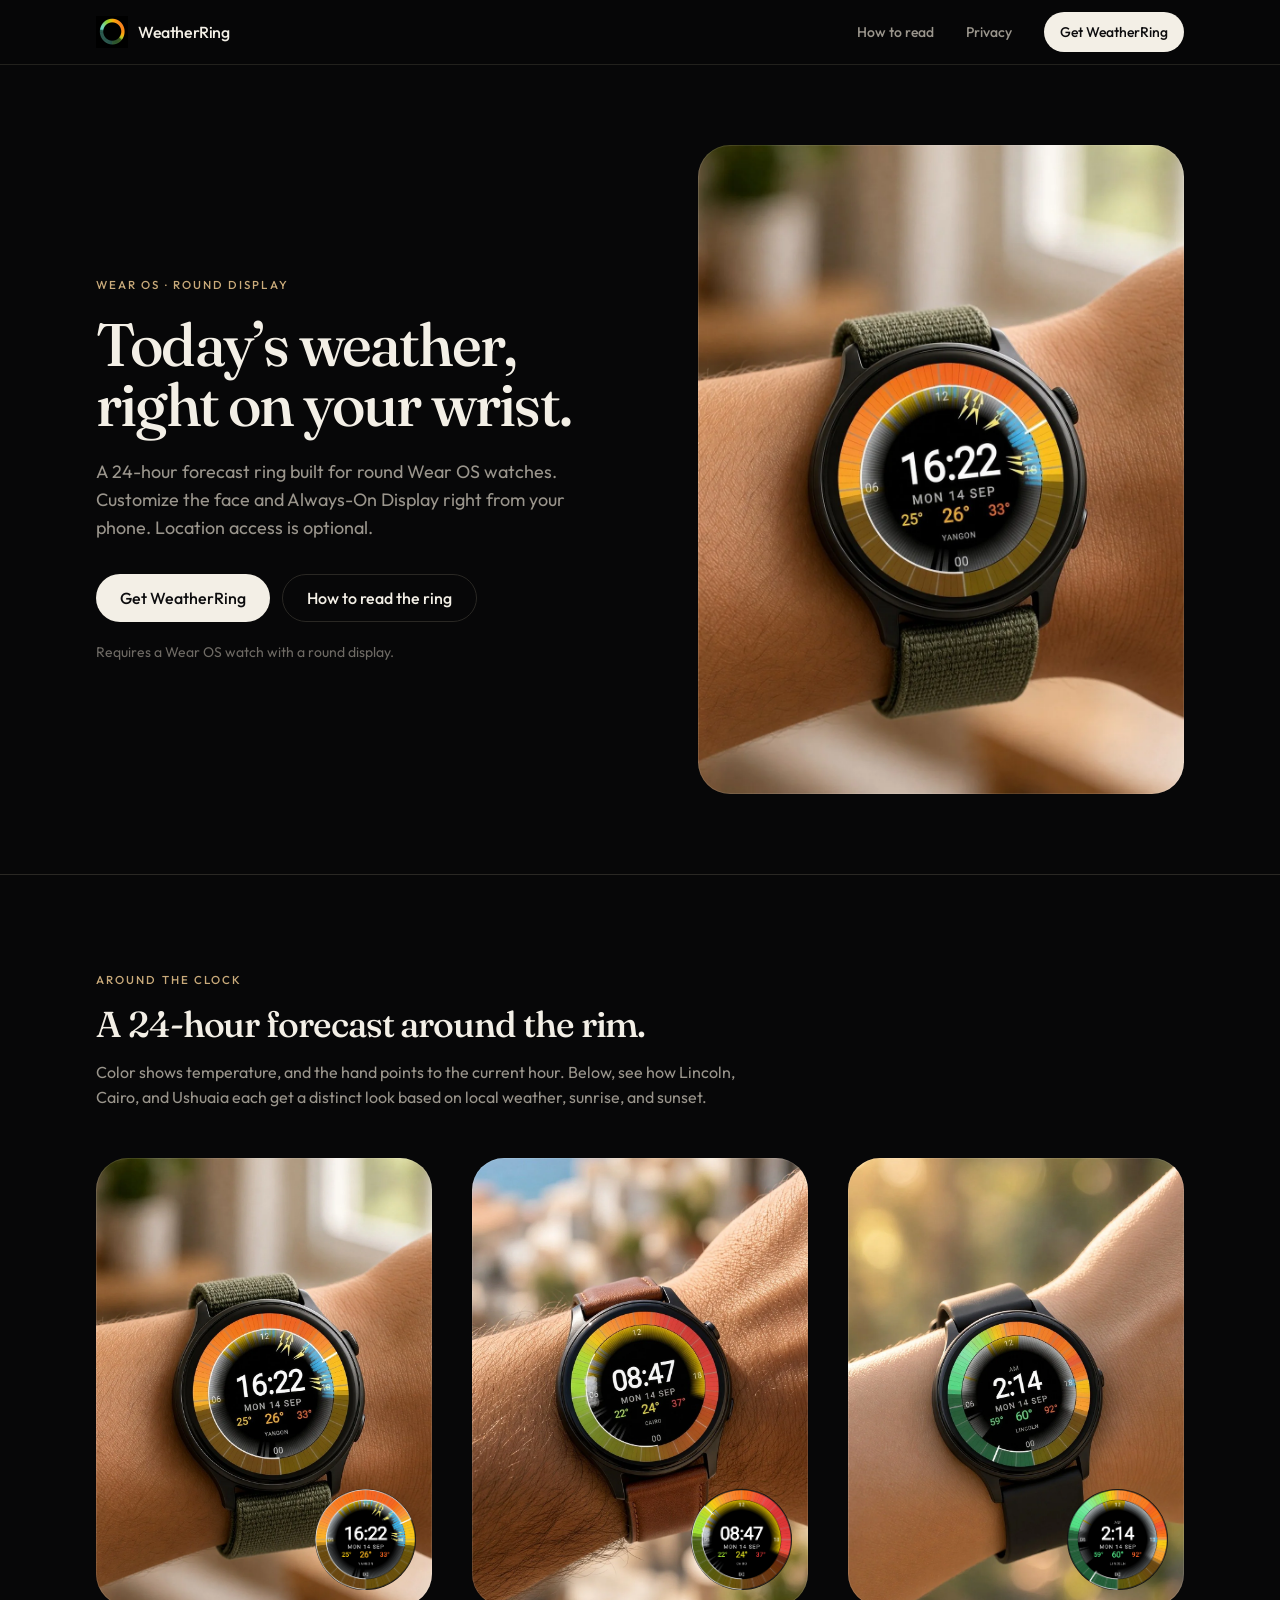
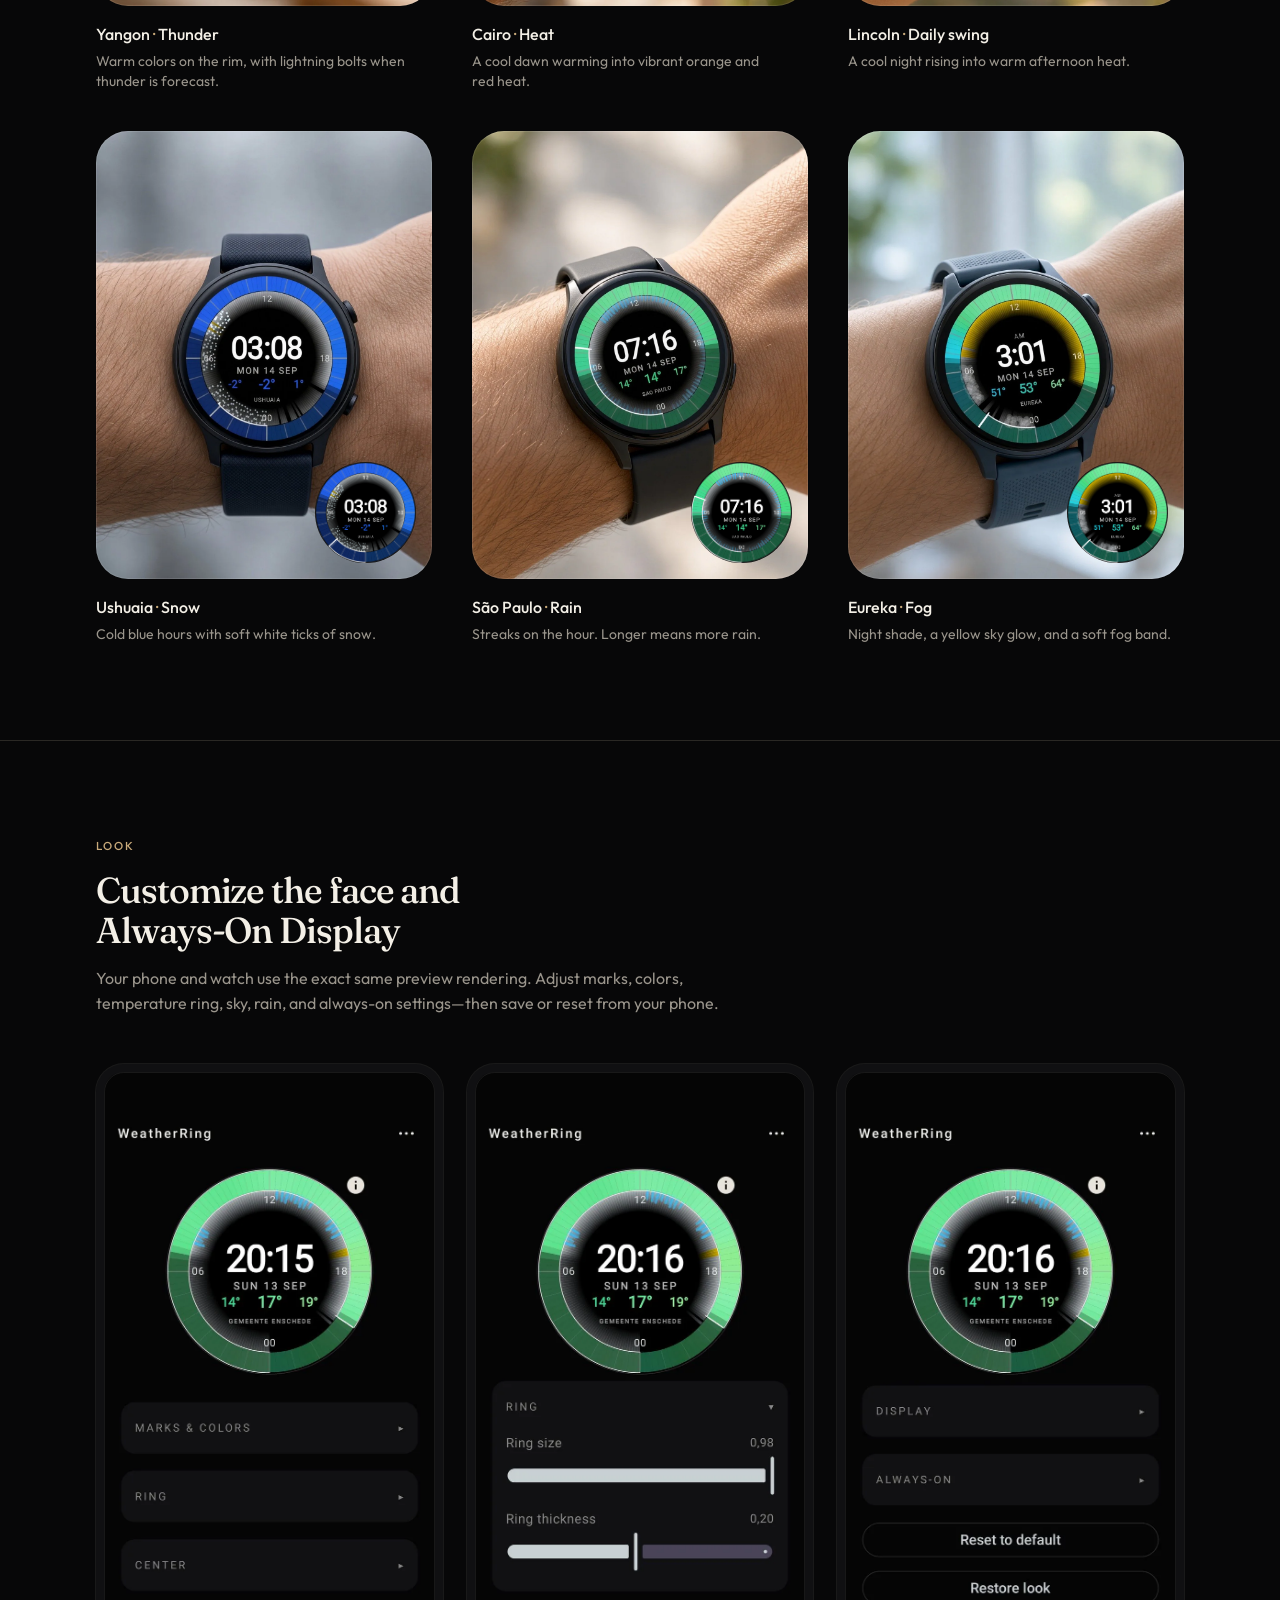
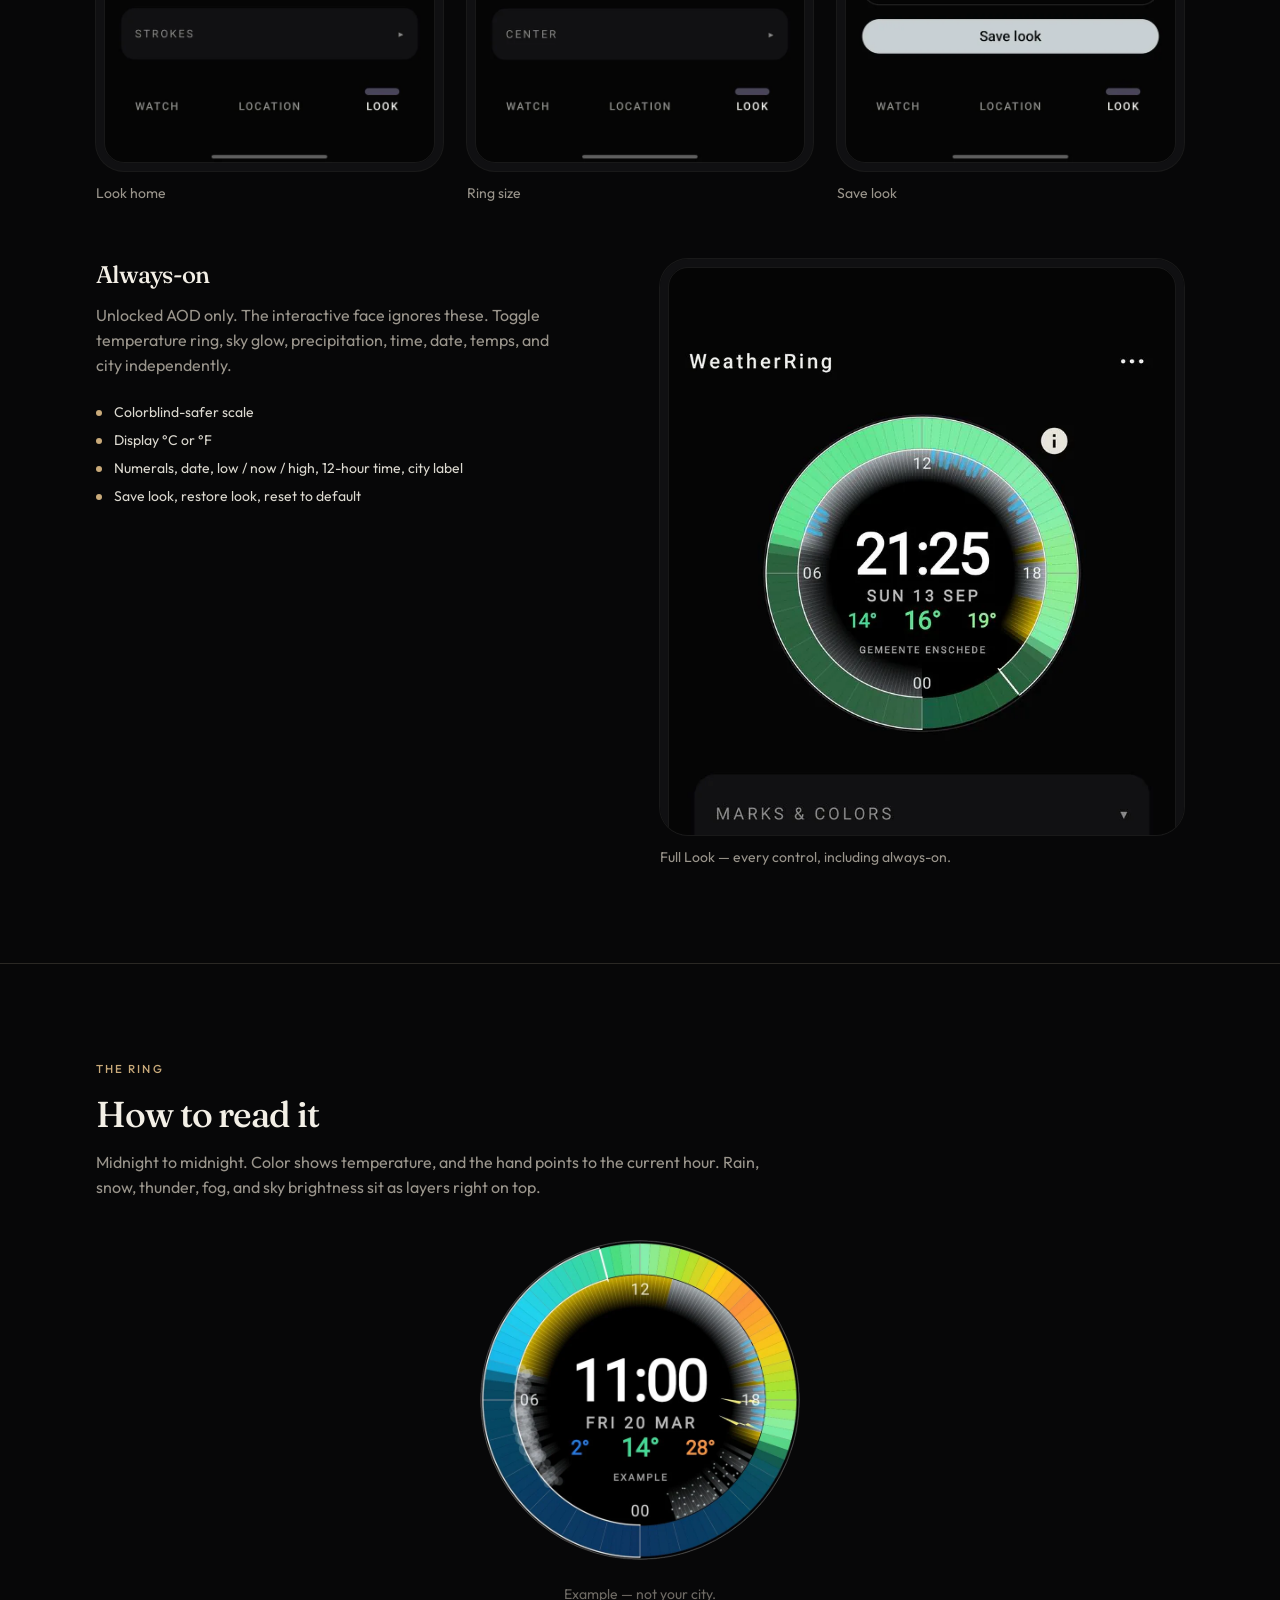
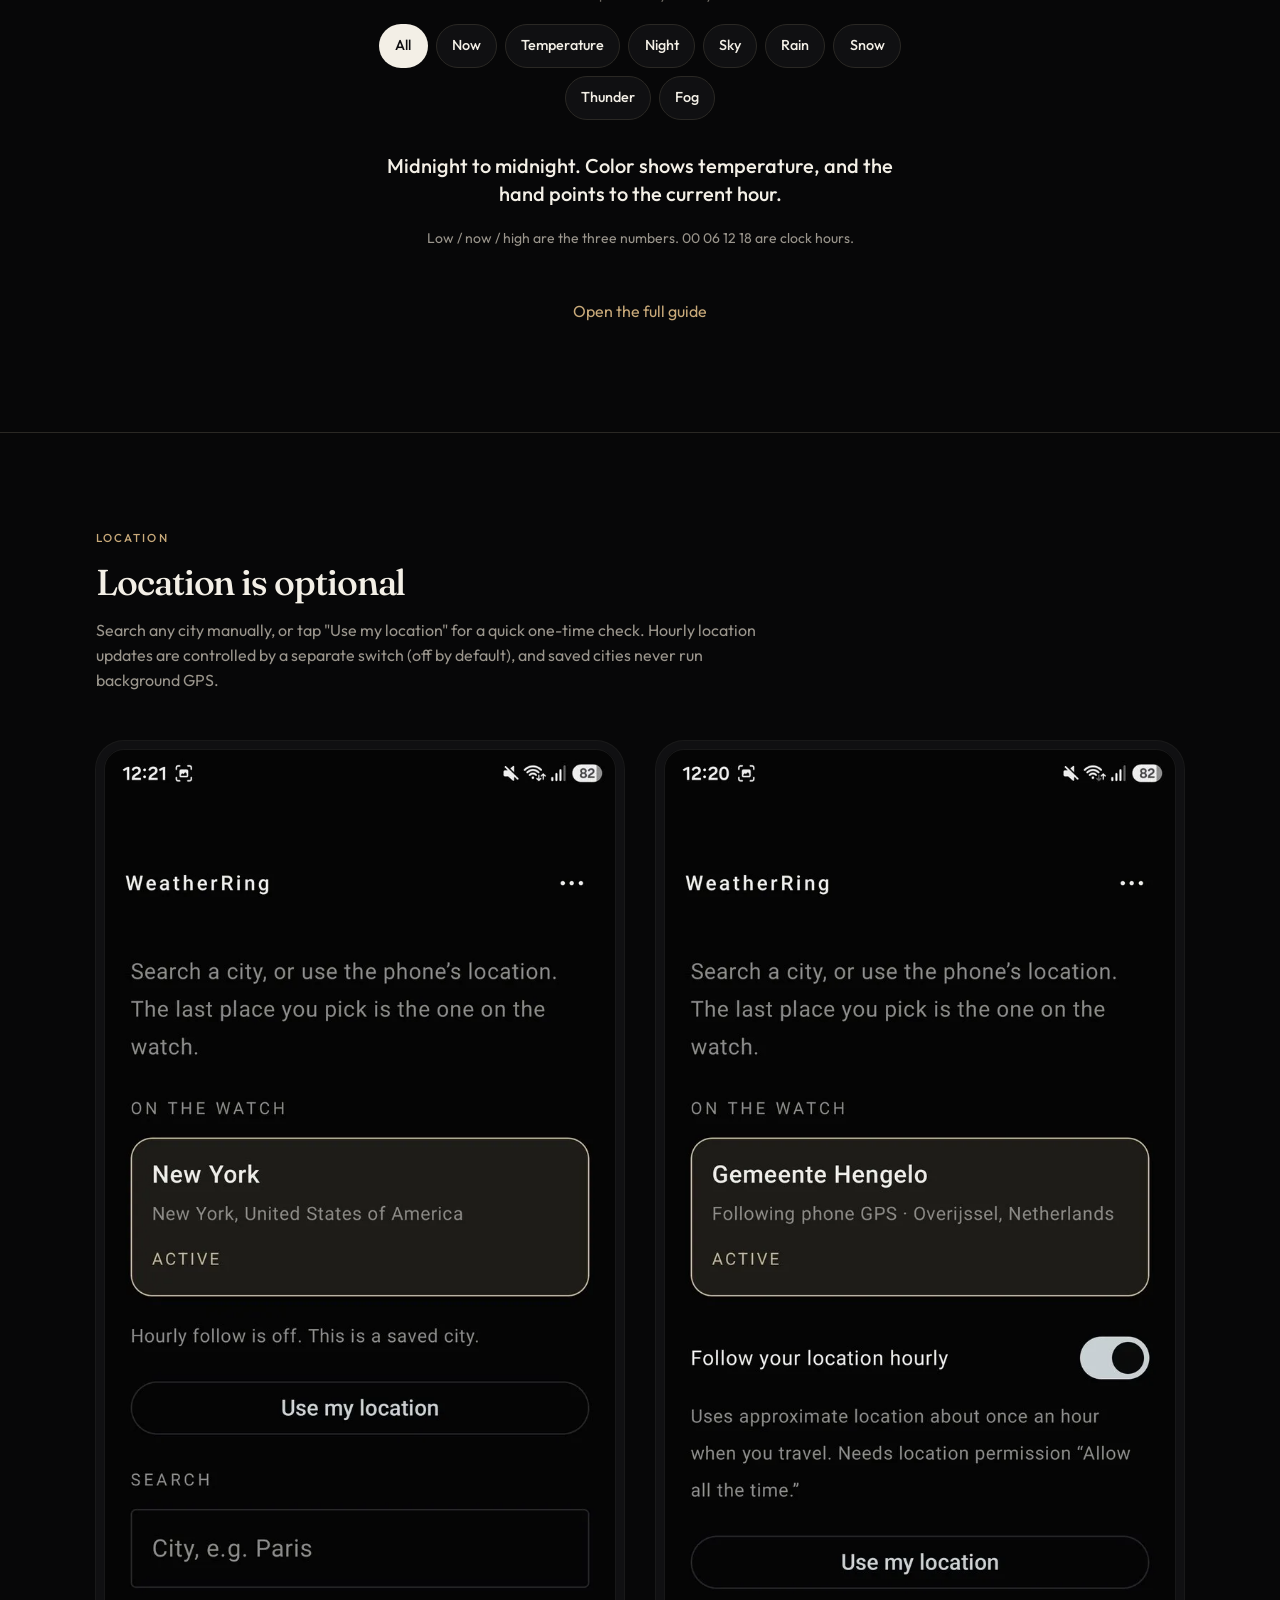
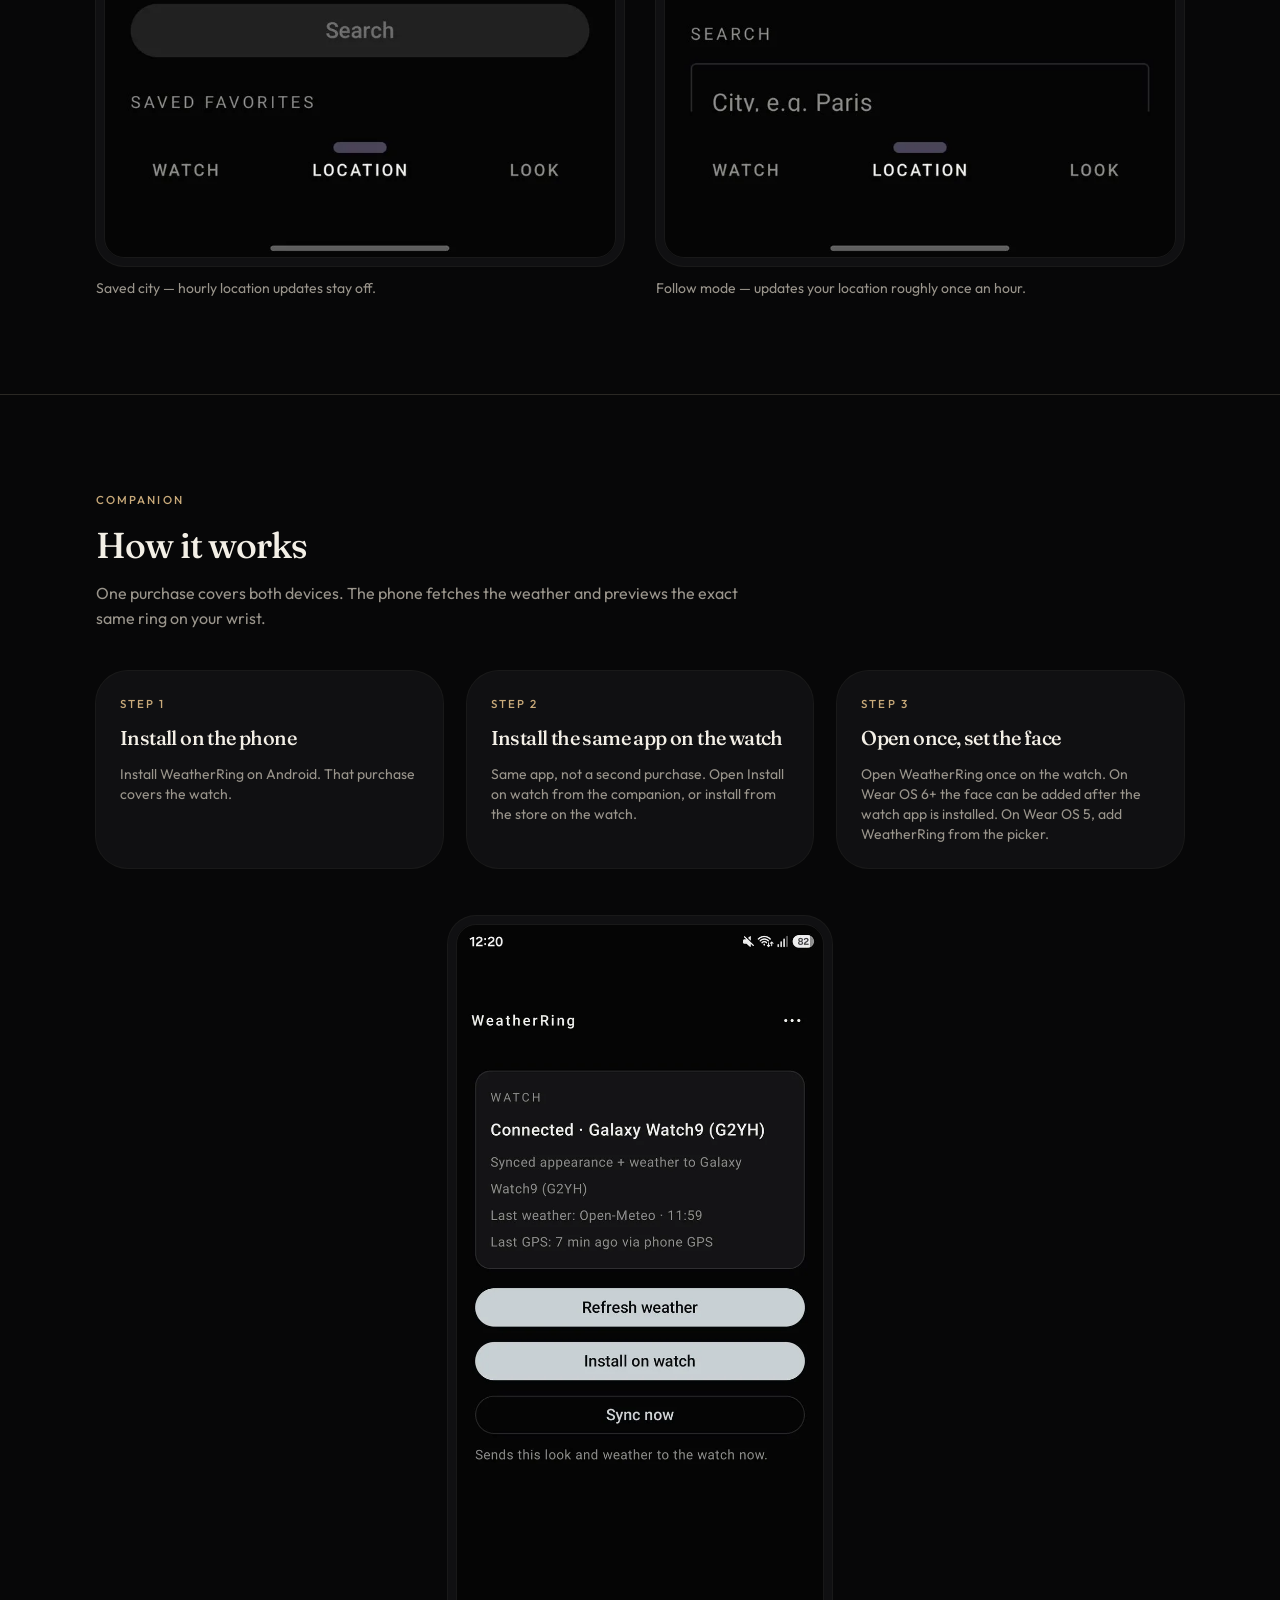
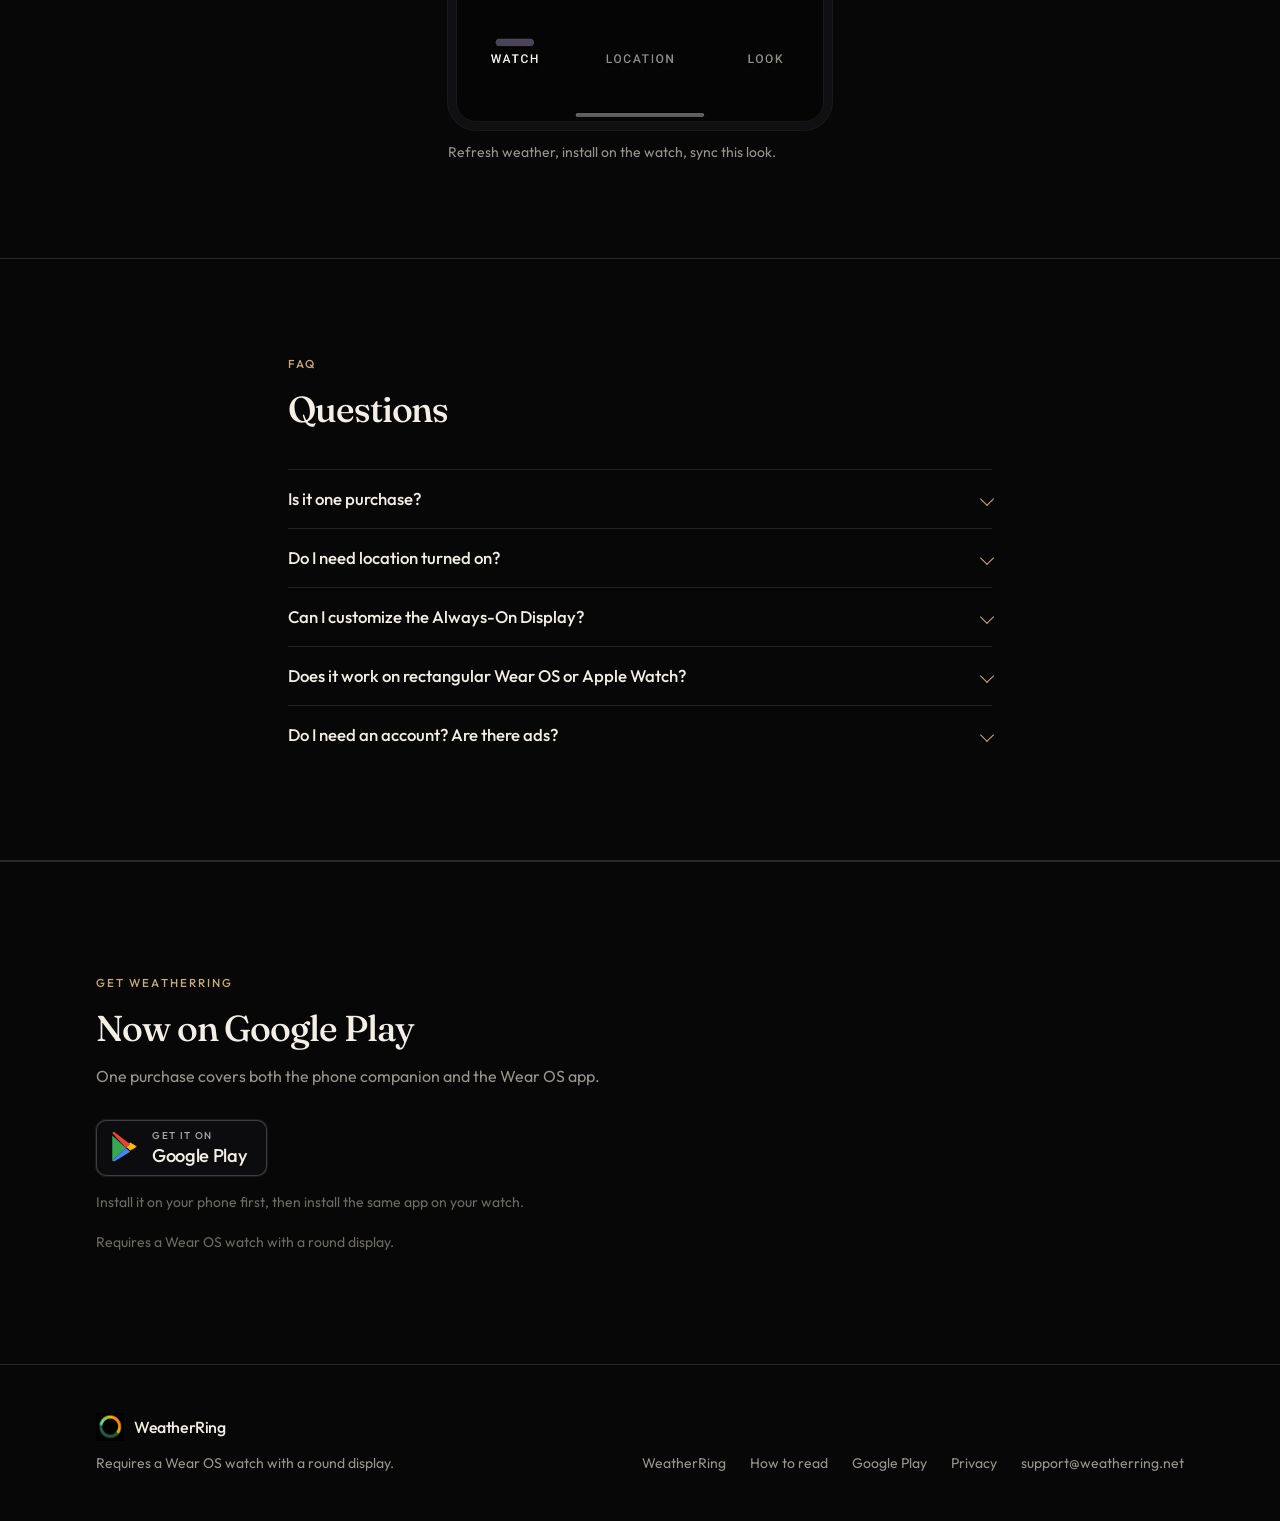
==== index.html @ 4f8bfa97 "Point Get WeatherRing buttons straight to Google Play" ====
<!DOCTYPE html>
<html lang="en" class="antialiased">
<head>
  <meta charset="utf-8">
  <meta name="viewport" content="width=device-width, initial-scale=1">
  <title>WeatherRing — 24-hour weather watch face for Wear OS</title>
  <meta name="description" content="A 24-hour forecast ring built for round Wear OS watches. Customize the face and Always-On Display right from your phone. Location access is optional.">
  <meta name="theme-color" content="#070708">
  <link rel="canonical" href="https://weatherring.net/">
  <link rel="alternate" type="text/plain" href="https://weatherring.net/llms.txt" title="llms.txt">
  <meta property="og:title" content="WeatherRing — 24-hour weather watch face for Wear OS">
  <meta property="og:description" content="A 24-hour forecast ring built for round Wear OS watches. Customize the face and Always-On Display right from your phone. Location access is optional.">
  <meta property="og:url" content="https://weatherring.net/">
  <meta property="og:image" content="https://weatherring.net/og.jpg">
  <meta property="og:type" content="website">
  <meta property="og:site_name" content="WeatherRing">
  <meta name="twitter:card" content="summary_large_image">
  <meta name="twitter:title" content="WeatherRing — 24-hour weather watch face for Wear OS">
  <meta name="twitter:description" content="A 24-hour forecast ring built for round Wear OS watches. Customize the face and Always-On Display right from your phone. Location access is optional.">
  <meta name="twitter:image" content="https://weatherring.net/og.jpg">
  <link rel="preconnect" href="https://fonts.googleapis.com">
  <link rel="preconnect" href="https://fonts.gstatic.com" crossorigin>
  <link rel="stylesheet" href="https://fonts.googleapis.com/css2?family=Fraunces:opsz,wght@9..144,400;9..144,500;9..144,600&family=Outfit:wght@300;400;500;600&display=swap">
  <link rel="stylesheet" href="css/site.css">
  <link rel="icon" type="image/svg+xml" href="favicon.svg">
  <link rel="icon" type="image/png" sizes="32x32" href="favicon-32.png">
  <link rel="apple-touch-icon" href="apple-touch-icon.png">
<script type="application/ld+json">{"@context": "https://schema.org", "@type": "WebSite", "name": "WeatherRing", "url": "https://weatherring.net"}</script>
<script type="application/ld+json">{"@context": "https://schema.org", "@type": "SoftwareApplication", "name": "WeatherRing", "applicationCategory": "LifestyleApplication", "operatingSystem": "Android, Wear OS", "description": "A 24-hour forecast ring built for round Wear OS watches. Customize the face and Always-On Display right from your phone. Location access is optional.", "url": "https://weatherring.net", "image": "https://weatherring.net/og.jpg", "screenshot": "https://weatherring.net/images/read-all.jpg", "downloadUrl": "https://play.google.com/store/apps/details?id=com.climatedayring.phone", "installUrl": "https://play.google.com/store/apps/details?id=com.climatedayring.phone", "offers": {"@type": "Offer", "availability": "https://schema.org/InStock", "url": "https://play.google.com/store/apps/details?id=com.climatedayring.phone", "price": "1.99", "priceCurrency": "EUR"}, "author": {"@type": "Organization", "name": "WeatherRing", "email": "support@weatherring.net", "url": "https://weatherring.net"}}</script>
<script type="application/ld+json">{"@context": "https://schema.org", "@type": "FAQPage", "mainEntity": [{"@type": "Question", "name": "Is it one purchase?", "acceptedAnswer": {"@type": "Answer", "text": "Yes. One purchase covers the phone companion and the Wear OS watch app. You still install twice: first on the phone, then the same app on the watch."}}, {"@type": "Question", "name": "Do I need location turned on?", "acceptedAnswer": {"@type": "Answer", "text": "No. You can search for any city manually. Tapping \"Use my location\" only checks your position once and won't turn on background tracking. Hourly location updates are disabled by default."}}, {"@type": "Question", "name": "Can I customize the Always-On Display?", "acceptedAnswer": {"@type": "Answer", "text": "Yes. In the Look tab, open the Always-On section. This lets you customize the dimmed face independently from the active watch face. Toggles: temperature ring, sky glow, rain, time, date, temps, city."}}, {"@type": "Question", "name": "Does it work on rectangular Wear OS or Apple Watch?", "acceptedAnswer": {"@type": "Answer", "text": "No. WeatherRing is for round Wear OS watches only. Not rectangular Wear OS. Not Apple Watch."}}, {"@type": "Question", "name": "Do I need an account? Are there ads?", "acceptedAnswer": {"@type": "Answer", "text": "No account. No ads. We do not sell data. Settings and the day’s forecast stay on the phone and watch."}}]}</script>
<script type="application/ld+json">{"@context": "https://schema.org", "@type": "HowTo", "name": "How to install WeatherRing", "step": [{"@type": "HowToStep", "position": 1, "name": "Install on the phone", "text": "Install WeatherRing on Android. That purchase covers the watch."}, {"@type": "HowToStep", "position": 2, "name": "Install the same app on the watch", "text": "Same app, not a second purchase."}, {"@type": "HowToStep", "position": 3, "name": "Open once, set the face", "text": "Open WeatherRing once on the watch. On Wear OS 6+ the face can be added after the watch app is installed. On Wear OS 5, add WeatherRing from the picker."}]}</script>
</head>
<body class="bg-bg text-fg">
  <a href="#content" class="sr-only focus:not-sr-only focus:absolute focus:left-4 focus:top-4 focus:z-50 focus:rounded-full focus:bg-cream focus:px-4 focus:py-2 focus:text-ink">Skip to content</a>
  <header class="sticky top-0 z-40 border-b border-border/80 bg-bg/80 backdrop-blur-md">
    <div class="mx-auto flex h-16 max-w-6xl items-center justify-between px-5 sm:px-8">
      <a href="/" class="flex items-center gap-2.5 no-underline">
        <img src="icon.png" alt="" width="32" height="32" class="size-8" aria-hidden="true">
        <span class="font-sans text-base font-medium tracking-tight text-fg">WeatherRing</span>
      </a>
      <nav class="hidden items-center gap-8 md:flex" aria-label="Primary">
        <a href="/how-to-read/" class="text-sm font-medium text-muted no-underline transition-colors duration-150 hover:text-fg">How to read</a>
        <a href="/privacy/" class="text-sm font-medium text-muted no-underline transition-colors duration-150 hover:text-fg">Privacy</a>
        <a href="https://play.google.com/store/apps/details?id=com.climatedayring.phone" class="inline-flex h-10 items-center rounded-full bg-cream px-4 text-sm font-medium text-ink no-underline transition-transform duration-150 ease-out active:scale-[0.96]">Get WeatherRing</a>
      </nav>
      <button type="button" class="relative size-11 md:hidden" data-nav-toggle aria-expanded="false" aria-controls="mobile-nav" aria-label="Open menu">
        <span class="absolute left-2.5 right-2.5 top-[18px] h-px bg-fg" data-bar="1"></span>
        <span class="absolute left-2.5 right-2.5 top-[26px] h-px bg-fg" data-bar="2"></span>
      </button>
    </div>
    <nav id="mobile-nav" class="hidden border-t border-border px-5 py-4 md:hidden" aria-label="Mobile">
      <div class="flex flex-col gap-1">
        <a href="/how-to-read/" class="flex min-h-11 items-center text-base text-fg no-underline">How to read</a>
        <a href="/privacy/" class="flex min-h-11 items-center text-base text-fg no-underline">Privacy</a>
        <a href="https://play.google.com/store/apps/details?id=com.climatedayring.phone" class="mt-2 inline-flex h-12 items-center justify-center rounded-full bg-cream font-medium text-ink no-underline">Get WeatherRing</a>
      </div>
    </nav>
  </header>

  <main id="content">
    <section class="border-b border-border">
      <div class="mx-auto grid max-w-6xl items-center gap-10 px-5 py-12 sm:px-8 lg:grid-cols-[1.05fr_0.95fr] lg:gap-16 lg:py-20">
        <div class="stagger-in order-2 lg:order-1">
          <p class="kicker">Wear OS · round display</p>
          <h1 class="mt-5 font-display text-4xl text-fg sm:text-5xl lg:text-6xl">Today’s weather, right on your wrist.</h1>
          <p class="mt-6 max-w-lg text-lg text-muted">A 24-hour forecast ring built for round Wear OS watches. Customize the face and Always-On Display right from your phone. Location access is optional.</p>
          <div class="mt-8 flex flex-col gap-3 sm:flex-row">
            <a href="https://play.google.com/store/apps/details?id=com.climatedayring.phone" class="inline-flex h-12 items-center justify-center rounded-full bg-cream px-6 font-medium text-ink no-underline transition-transform duration-150 ease-out active:scale-[0.96]">Get WeatherRing</a>
            <a href="/how-to-read/" class="inline-flex h-12 items-center justify-center rounded-full border border-border px-6 font-medium text-fg no-underline transition-transform duration-150 ease-out hover:border-border-strong active:scale-[0.96]">How to read the ring</a>
          </div>
          <p class="mt-5 text-sm text-subtle">Requires a Wear OS watch with a round display.</p>
        </div>
        <div class="order-1 lg:order-2">
          <picture>
            <source type="image/webp" srcset="images/wrist-yangon.webp">
            <img src="images/wrist-yangon.jpg" alt="WeatherRing on a wrist in Yangon, thunder on a hot afternoon" width="1080" height="1920" class="mx-auto aspect-[3/4] w-full max-w-md rounded-2xl object-cover object-[center_35%] outline outline-1 -outline-offset-1 outline-white/10 lg:max-w-none">
          </picture>
        </div>
      </div>
    </section>

    <section class="border-b border-border">
      <div class="mx-auto max-w-6xl px-5 py-16 sm:px-8 sm:py-24">
        <p class="kicker">Around the clock</p>
        <h2 class="mt-4 max-w-2xl font-display text-3xl text-fg sm:text-4xl">A 24-hour forecast around the rim.</h2>
        <p class="mt-4 max-w-2xl text-muted">Color shows temperature, and the hand points to the current hour. Below, see how Lincoln, Cairo, and Ushuaia each get a distinct look based on local weather, sunrise, and sunset.</p>
        <div class="mt-12 grid gap-10 sm:grid-cols-2 xl:grid-cols-3">
          <article>
            <div class="relative">
              <picture>
                <source type="image/webp" srcset="images/wrist-yangon.webp">
                <img src="images/wrist-yangon.jpg" alt="WeatherRing on a wrist in Yangon, thunder on a hot afternoon" width="1080" height="1920" class="aspect-[3/4] w-full rounded-2xl object-cover object-[center_32%] outline outline-1 -outline-offset-1 outline-white/10" loading="lazy" decoding="async">
              </picture>
              <picture class="absolute bottom-4 right-4 w-[30%] max-w-28">
                <source type="image/webp" srcset="images/face-yangon.webp">
                <img src="images/face-yangon.png" alt="WeatherRing in Yangon, lightning on the rim" width="438" height="438" class="face-disc w-full" loading="lazy" decoding="async">
              </picture>
            </div>
            <p class="mt-4 font-medium text-fg">Yangon<span class="text-gold"> · </span>Thunder</p>
            <p class="mt-1 text-sm text-muted">Warm colors on the rim, with lightning bolts when thunder is forecast.</p>
          </article>
          <article>
            <div class="relative">
              <picture>
                <source type="image/webp" srcset="images/wrist-cairo.webp">
                <img src="images/wrist-cairo.jpg" alt="WeatherRing on a wrist in Cairo, a hot morning on the ring" width="1080" height="1920" class="aspect-[3/4] w-full rounded-2xl object-cover object-[center_32%] outline outline-1 -outline-offset-1 outline-white/10" loading="lazy" decoding="async">
              </picture>
              <picture class="absolute bottom-4 right-4 w-[30%] max-w-28">
                <source type="image/webp" srcset="images/face-cairo.webp">
                <img src="images/face-cairo.png" alt="WeatherRing in Cairo, heat on the rim and leftover cloud" width="438" height="438" class="face-disc w-full" loading="lazy" decoding="async">
              </picture>
            </div>
            <p class="mt-4 font-medium text-fg">Cairo<span class="text-gold"> · </span>Heat</p>
            <p class="mt-1 text-sm text-muted">A cool dawn warming into vibrant orange and red heat.</p>
          </article>
          <article>
            <div class="relative">
              <picture>
                <source type="image/webp" srcset="images/wrist-lincoln.webp">
                <img src="images/wrist-lincoln.jpg" alt="WeatherRing on a wrist in Lincoln, a wide daily temperature swing in °F" width="1080" height="1920" class="aspect-[3/4] w-full rounded-2xl object-cover object-[center_32%] outline outline-1 -outline-offset-1 outline-white/10" loading="lazy" decoding="async">
              </picture>
              <picture class="absolute bottom-4 right-4 w-[30%] max-w-28">
                <source type="image/webp" srcset="images/face-lincoln.webp">
                <img src="images/face-lincoln.png" alt="WeatherRing in Lincoln, temperature scale from cool green to hot orange" width="438" height="438" class="face-disc w-full" loading="lazy" decoding="async">
              </picture>
            </div>
            <p class="mt-4 font-medium text-fg">Lincoln<span class="text-gold"> · </span>Daily swing</p>
            <p class="mt-1 text-sm text-muted">A cool night rising into warm afternoon heat.</p>
          </article>
          <article>
            <div class="relative">
              <picture>
                <source type="image/webp" srcset="images/wrist-ushuaia.webp">
                <img src="images/wrist-ushuaia.jpg" alt="WeatherRing on a wrist in Ushuaia, snow on a cold rim" width="1080" height="1920" class="aspect-[3/4] w-full rounded-2xl object-cover object-[center_32%] outline outline-1 -outline-offset-1 outline-white/10" loading="lazy" decoding="async">
              </picture>
              <picture class="absolute bottom-4 right-4 w-[30%] max-w-28">
                <source type="image/webp" srcset="images/face-ushuaia.webp">
                <img src="images/face-ushuaia.png" alt="WeatherRing in Ushuaia, snow on the rim" width="438" height="438" class="face-disc w-full" loading="lazy" decoding="async">
              </picture>
            </div>
            <p class="mt-4 font-medium text-fg">Ushuaia<span class="text-gold"> · </span>Snow</p>
            <p class="mt-1 text-sm text-muted">Cold blue hours with soft white ticks of snow.</p>
          </article>
          <article>
            <div class="relative">
              <picture>
                <source type="image/webp" srcset="images/wrist-saopaulo.webp">
                <img src="images/wrist-saopaulo.jpg" alt="WeatherRing on a wrist in São Paulo, rain on a green ring" width="1080" height="1920" class="aspect-[3/4] w-full rounded-2xl object-cover object-[center_32%] outline outline-1 -outline-offset-1 outline-white/10" loading="lazy" decoding="async">
              </picture>
              <picture class="absolute bottom-4 right-4 w-[30%] max-w-28">
                <source type="image/webp" srcset="images/face-saopaulo.webp">
                <img src="images/face-saopaulo.png" alt="WeatherRing in São Paulo, rain streaks on the rim" width="438" height="438" class="face-disc w-full" loading="lazy" decoding="async">
              </picture>
            </div>
            <p class="mt-4 font-medium text-fg">São Paulo<span class="text-gold"> · </span>Rain</p>
            <p class="mt-1 text-sm text-muted">Streaks on the hour. Longer means more rain.</p>
          </article>
          <article>
            <div class="relative">
              <picture>
                <source type="image/webp" srcset="images/wrist-eureka.webp">
                <img src="images/wrist-eureka.jpg" alt="WeatherRing on a wrist in Eureka, fog and night veil" width="1080" height="1920" class="aspect-[3/4] w-full rounded-2xl object-cover object-[center_32%] outline outline-1 -outline-offset-1 outline-white/10" loading="lazy" decoding="async">
              </picture>
              <picture class="absolute bottom-4 right-4 w-[30%] max-w-28">
                <source type="image/webp" srcset="images/face-eureka.webp">
                <img src="images/face-eureka.png" alt="WeatherRing in Eureka, night veil and fog on the rim" width="438" height="438" class="face-disc w-full" loading="lazy" decoding="async">
              </picture>
            </div>
            <p class="mt-4 font-medium text-fg">Eureka<span class="text-gold"> · </span>Fog</p>
            <p class="mt-1 text-sm text-muted">Night shade, a yellow sky glow, and a soft fog band.</p>
          </article>
        </div>
      </div>
    </section>

    <section class="border-b border-border">
      <div class="mx-auto max-w-6xl px-5 py-16 sm:px-8 sm:py-24">
        <p class="kicker">Look</p>
        <h2 class="mt-4 max-w-2xl font-display text-3xl text-fg sm:text-4xl">Customize the face and Always-On Display</h2>
        <p class="mt-4 max-w-2xl text-muted">Your phone and watch use the exact same preview rendering. Adjust marks, colors, temperature ring, sky, rain, and always-on settings—then save or reset from your phone.</p>
        <div class="mt-12 grid gap-6 md:grid-cols-3">
          <figure><div class="phone-frame"><picture><source type="image/webp" srcset="images/phone-look-home.webp"><img src="images/phone-look-home.jpg" alt="WeatherRing Look tab: Marks & colors, Ring, Center, Strokes" width="720" height="1505" loading="lazy" decoding="async"></picture></div><figcaption class="mt-3 text-sm text-muted">Look home</figcaption></figure>
          <figure><div class="phone-frame"><picture><source type="image/webp" srcset="images/phone-look-ring.webp"><img src="images/phone-look-ring.jpg" alt="WeatherRing Look tab: ring size and thickness sliders" width="720" height="1505" loading="lazy" decoding="async"></picture></div><figcaption class="mt-3 text-sm text-muted">Ring size</figcaption></figure>
          <figure><div class="phone-frame"><picture><source type="image/webp" srcset="images/phone-look-save.webp"><img src="images/phone-look-save.jpg" alt="WeatherRing Look tab: Display, Always-on, Save look" width="720" height="1505" loading="lazy" decoding="async"></picture></div><figcaption class="mt-3 text-sm text-muted">Save look</figcaption></figure>
        </div>
        <div class="mt-14 grid gap-10 lg:grid-cols-2">
          <div>
            <h3 class="font-display text-2xl text-fg">Always-on</h3>
            <p class="mt-3 text-muted">Unlocked AOD only. The interactive face ignores these. Toggle temperature ring, sky glow, precipitation, time, date, temps, and city independently.</p>
            <ul class="mt-6 space-y-2 text-sm text-fg/90">
              <li class="flex gap-3"><span class="mt-2 size-1.5 shrink-0 rounded-full bg-gold"></span>Colorblind-safer scale</li>
              <li class="flex gap-3"><span class="mt-2 size-1.5 shrink-0 rounded-full bg-gold"></span>Display °C or °F</li>
              <li class="flex gap-3"><span class="mt-2 size-1.5 shrink-0 rounded-full bg-gold"></span>Numerals, date, low / now / high, 12-hour time, city label</li>
              <li class="flex gap-3"><span class="mt-2 size-1.5 shrink-0 rounded-full bg-gold"></span>Save look, restore look, reset to default</li>
            </ul>
          </div>
          <figure>
            <div class="phone-frame max-h-[36rem] overflow-y-auto">
              <picture>
                <source type="image/webp" srcset="images/phone-look-full.webp">
                <img src="images/phone-look-full.jpg" alt="WeatherRing Look tab with the full list of controls, including Always-on toggles" width="720" height="8074" loading="lazy" decoding="async">
              </picture>
            </div>
            <figcaption class="mt-3 text-sm text-muted">Full Look — every control, including always-on.</figcaption>
          </figure>
        </div>
      </div>
    </section>

    <section class="border-b border-border">
      <div class="mx-auto max-w-6xl px-5 py-16 sm:px-8 sm:py-24">
        <p class="kicker">The ring</p>
        <h2 class="mt-4 max-w-2xl font-display text-3xl text-fg sm:text-4xl">How to read it</h2>
        <p class="mt-4 max-w-2xl text-muted">Midnight to midnight. Color shows temperature, and the hand points to the current hour. Rain, snow, thunder, fog, and sky brightness sit as layers right on top.</p>
        <div class="mt-10">
        <div class="mx-auto max-w-xl">
          <img data-layer-face src="images/read-all.jpg" alt="Example WeatherRing face with every layer on, 11:00 on Friday 20 March" width="720" height="720" class="face-disc mx-auto w-64 sm:w-72 lg:w-80">
          <p class="mt-6 text-center text-sm text-subtle">Example — not your city.</p>
          <div class="mt-5 flex flex-wrap justify-center gap-2" role="group" aria-label="Ring layers">
            <button type="button" class="layer-chip" data-layer="all" aria-pressed="true">All</button><button type="button" class="layer-chip" data-layer="now" aria-pressed="false">Now</button><button type="button" class="layer-chip" data-layer="temperature" aria-pressed="false">Temperature</button><button type="button" class="layer-chip" data-layer="night" aria-pressed="false">Night</button><button type="button" class="layer-chip" data-layer="sky" aria-pressed="false">Sky</button><button type="button" class="layer-chip" data-layer="rain" aria-pressed="false">Rain</button><button type="button" class="layer-chip" data-layer="snow" aria-pressed="false">Snow</button><button type="button" class="layer-chip" data-layer="thunder" aria-pressed="false">Thunder</button><button type="button" class="layer-chip" data-layer="fog" aria-pressed="false">Fog</button>
          </div>
          <div class="mt-8 text-center" aria-live="polite">
            <p class="mx-auto max-w-lg text-lg font-medium text-fg sm:text-xl" data-layer-caption>Midnight to midnight. Color shows temperature, and the hand points to the current hour.</p>
            <p class="mx-auto mt-5 max-w-lg text-sm text-muted">Low / now / high are the three numbers. 00 06 12 18 are clock hours.</p>
          </div>
        </div>
</div>
        <p class="mt-10 text-center"><a href="/how-to-read/" class="inline-flex h-12 items-center text-gold no-underline hover:text-gold-bright">Open the full guide</a></p>
      </div>
    </section>

    <section class="border-b border-border">
      <div class="mx-auto max-w-6xl px-5 py-16 sm:px-8 sm:py-24">
        <p class="kicker">Location</p>
        <h2 class="mt-4 max-w-2xl font-display text-3xl text-fg sm:text-4xl">Location is optional</h2>
        <p class="mt-4 max-w-2xl text-muted">Search any city manually, or tap "Use my location" for a quick one-time check. Hourly location updates are controlled by a separate switch (off by default), and saved cities never run background GPS.</p>
        <div class="mt-12 grid gap-8 md:grid-cols-2">
          <figure>
            <div class="phone-frame"><picture><source type="image/webp" srcset="images/phone-location-saved.webp"><img src="images/phone-location-saved.jpg" alt="WeatherRing Location tab with New York saved as a city and hourly follow off" width="720" height="1560" loading="lazy" decoding="async"></picture></div>
            <figcaption class="mt-3 text-sm text-muted">Saved city — hourly location updates stay off.</figcaption>
          </figure>
          <figure>
            <div class="phone-frame"><picture><source type="image/webp" srcset="images/phone-location-follow.webp"><img src="images/phone-location-follow.jpg" alt="WeatherRing Location tab following phone GPS with Follow your location hourly switch" width="720" height="1560" loading="lazy" decoding="async"></picture></div>
            <figcaption class="mt-3 text-sm text-muted">Follow mode — updates your location roughly once an hour.</figcaption>
          </figure>
        </div>
      </div>
    </section>

    <section class="border-b border-border">
      <div class="mx-auto max-w-6xl px-5 py-16 sm:px-8 sm:py-24">
        <p class="kicker">Companion</p>
        <h2 class="mt-4 max-w-2xl font-display text-3xl text-fg sm:text-4xl">How it works</h2>
        <p class="mt-4 max-w-2xl text-muted">One purchase covers both devices. The phone fetches the weather and previews the exact same ring on your wrist.</p>
        <ol class="mt-10 grid gap-6 md:grid-cols-3">
          <li class="rounded-2xl bg-bg-elevated p-6 shadow-[var(--shadow-border)]"><p class="kicker">Step 1</p><h3 class="mt-3 font-display text-xl text-fg">Install on the phone</h3><p class="mt-3 text-sm text-muted">Install WeatherRing on Android. That purchase covers the watch.</p></li>
          <li class="rounded-2xl bg-bg-elevated p-6 shadow-[var(--shadow-border)]"><p class="kicker">Step 2</p><h3 class="mt-3 font-display text-xl text-fg">Install the same app on the watch</h3><p class="mt-3 text-sm text-muted">Same app, not a second purchase. Open Install on watch from the companion, or install from the store on the watch.</p></li>
          <li class="rounded-2xl bg-bg-elevated p-6 shadow-[var(--shadow-border)]"><p class="kicker">Step 3</p><h3 class="mt-3 font-display text-xl text-fg">Open once, set the face</h3><p class="mt-3 text-sm text-muted">Open WeatherRing once on the watch. On Wear OS 6+ the face can be added after the watch app is installed. On Wear OS 5, add WeatherRing from the picker.</p></li>
        </ol>
        <figure class="mx-auto mt-12 max-w-sm">
          <div class="phone-frame"><picture><source type="image/webp" srcset="images/phone-watch.webp"><img src="images/phone-watch.jpg" alt="WeatherRing companion Watch tab: connected Galaxy Watch, refresh weather, install on watch, sync now" width="720" height="1560" loading="lazy" decoding="async"></picture></div>
          <figcaption class="mt-3 text-sm text-muted">Refresh weather, install on the watch, sync this look.</figcaption>
        </figure>
      </div>
    </section>

    <section class="border-b border-border">
      <div class="mx-auto max-w-3xl px-5 py-16 sm:px-8 sm:py-24">
        <p class="kicker">FAQ</p>
        <h2 class="mt-4 font-display text-3xl text-fg sm:text-4xl">Questions</h2>
        <div class="mt-10"><details class="faq-item"><summary>Is it one purchase?</summary><p class="pb-5 text-muted">Yes. One purchase covers the phone companion and the Wear OS watch app. You still install twice: first on the phone, then the same app on the watch.</p></details><details class="faq-item"><summary>Do I need location turned on?</summary><p class="pb-5 text-muted">No. You can search for any city manually. Tapping "Use my location" only checks your position once and won't turn on background tracking. Hourly location updates are disabled by default.</p></details><details class="faq-item"><summary>Can I customize the Always-On Display?</summary><p class="pb-5 text-muted">Yes. In the Look tab, open the Always-On section. This lets you customize the dimmed face independently from the active watch face. Toggles: temperature ring, sky glow, rain, time, date, temps, city.</p></details><details class="faq-item"><summary>Does it work on rectangular Wear OS or Apple Watch?</summary><p class="pb-5 text-muted">No. WeatherRing is for round Wear OS watches only. Not rectangular Wear OS. Not Apple Watch.</p></details><details class="faq-item"><summary>Do I need an account? Are there ads?</summary><p class="pb-5 text-muted">No account. No ads. We do not sell data. Settings and the day’s forecast stay on the phone and watch.</p></details></div>
      </div>
    </section>

    <section id="get" class="scroll-mt-24 border-t border-border">
      <div class="mx-auto max-w-6xl px-5 py-20 sm:px-8 sm:py-28">
        <p class="kicker">Get WeatherRing</p>
        <h2 class="mt-4 max-w-xl font-display text-3xl text-fg sm:text-4xl">Now on Google Play</h2>
        <p class="mt-4 max-w-xl text-muted">One purchase covers both the phone companion and the Wear OS app.</p>
        <div class="mt-8">
            <div>
              <a href="https://play.google.com/store/apps/details?id=com.climatedayring.phone" class="inline-flex no-underline" aria-label="Get WeatherRing on Google Play"><span class="play-badge">
              <svg viewBox="0 0 24 24" class="size-8 shrink-0" aria-hidden="true">
  <path fill="#34A853" d="M3.2 21.3 13.4 12 3.2 2.7v18.6z"/>
  <path fill="#4285F4" d="M16.7 14.9 13.4 12 3.2 21.3c.4.7 1.3.8 2.1.4z"/>
  <path fill="#FBBC04" d="M21.4 12c0-.9-.5-1.7-1.2-2.1l-3.5-2-3.3 3 3.3 3 3.5-1.9c.7-.4 1.2-1.2 1.2-2z"/>
  <path fill="#EA4335" d="M13.4 12 16.7 9.1 5.3.3C4.5-.1 3.6 0 3.2.7z"/>
</svg>
              <span class="flex min-w-0 flex-col items-start leading-tight">
                <span class="play-badge-kicker">Get it on</span>
                <span class="play-badge-title">Google Play</span>
              </span>
            </span></a>
              <p class="mt-4 max-w-md text-sm text-subtle">Install it on your phone first, then install the same app on your watch.</p>
            </div>
        </div>
        <p class="mt-5 text-sm text-subtle">Requires a Wear OS watch with a round display.</p>
      </div>
    </section>

  </main>
  <footer class="border-t border-border">
    <div class="mx-auto flex max-w-6xl flex-col gap-8 px-5 py-12 sm:px-8 md:flex-row md:items-end md:justify-between">
      <div>
        <div class="flex items-center gap-2.5">
          <img src="icon.png" alt="" width="32" height="32" class="size-7" aria-hidden="true">
          <span class="font-medium tracking-tight">WeatherRing</span>
        </div>
        <p class="mt-3 max-w-sm text-sm text-muted">Requires a Wear OS watch with a round display.</p>
      </div>
      <nav class="flex flex-wrap gap-x-6 gap-y-3 text-sm text-muted" aria-label="Footer">
        <a href="/" class="hover:text-fg">WeatherRing</a>
        <a href="/how-to-read/" class="hover:text-fg">How to read</a>
        <a href="https://play.google.com/store/apps/details?id=com.climatedayring.phone" class="hover:text-fg">Google Play</a>
        <a href="/privacy/" class="hover:text-fg">Privacy</a>
        <a href="mailto:support@weatherring.net" class="hover:text-fg">support@weatherring.net</a>
      </nav>
    </div>
  </footer>
  <script src="js/site.js" defer></script>
</body>
</html>
---- css/site.css ----
/*! tailwindcss v4.3.3 | MIT License | https://tailwindcss.com */
@layer properties{@supports (((-webkit-hyphens:none)) and (not (margin-trim:inline))) or ((-moz-orient:inline) and (not (color:rgb(from red r g b)))){*,:before,:after,::backdrop{--tw-scale-x:1;--tw-scale-y:1;--tw-scale-z:1;--tw-rotate-x:initial;--tw-rotate-y:initial;--tw-rotate-z:initial;--tw-skew-x:initial;--tw-skew-y:initial;--tw-space-y-reverse:0;--tw-border-style:solid;--tw-leading:initial;--tw-font-weight:initial;--tw-tracking:initial;--tw-ordinal:initial;--tw-slashed-zero:initial;--tw-numeric-figure:initial;--tw-numeric-spacing:initial;--tw-numeric-fraction:initial;--tw-shadow:0 0 #0000;--tw-shadow-color:initial;--tw-shadow-alpha:100%;--tw-inset-shadow:0 0 #0000;--tw-inset-shadow-color:initial;--tw-inset-shadow-alpha:100%;--tw-ring-color:initial;--tw-ring-shadow:0 0 #0000;--tw-inset-ring-color:initial;--tw-inset-ring-shadow:0 0 #0000;--tw-ring-inset:initial;--tw-ring-offset-width:0px;--tw-ring-offset-color:#fff;--tw-ring-offset-shadow:0 0 #0000;--tw-outline-style:solid;--tw-blur:initial;--tw-brightness:initial;--tw-contrast:initial;--tw-grayscale:initial;--tw-hue-rotate:initial;--tw-invert:initial;--tw-opacity:initial;--tw-saturate:initial;--tw-sepia:initial;--tw-drop-shadow:initial;--tw-drop-shadow-color:initial;--tw-drop-shadow-alpha:100%;--tw-drop-shadow-size:initial;--tw-backdrop-blur:initial;--tw-backdrop-brightness:initial;--tw-backdrop-contrast:initial;--tw-backdrop-grayscale:initial;--tw-backdrop-hue-rotate:initial;--tw-backdrop-invert:initial;--tw-backdrop-opacity:initial;--tw-backdrop-saturate:initial;--tw-backdrop-sepia:initial;--tw-duration:initial;--tw-ease:initial;--tw-content:"";--tw-translate-x:0;--tw-translate-y:0;--tw-translate-z:0}}}@layer theme{:root,:host{--font-sans:"Outfit", ui-sans-serif, system-ui, sans-serif;--font-mono:ui-monospace, SFMono-Regular, Menlo, Monaco, Consolas, "Liberation Mono", "Courier New", monospace;--color-red-500:oklch(63.7% .237 25.331);--color-zinc-50:oklch(98.5% 0 none);--color-zinc-400:oklch(70.5% .015 286.067);--color-zinc-500:oklch(55.2% .016 285.938);--color-zinc-900:oklch(21% .006 285.885);--color-zinc-950:oklch(14.1% .005 285.823);--color-neutral-100:oklch(97% 0 none);--color-neutral-300:oklch(87% 0 none);--color-neutral-500:oklch(55.6% 0 none);--color-neutral-700:oklch(37.1% 0 none);--color-neutral-900:oklch(20.5% 0 none);--color-black:#000;--color-white:#fff;--spacing:.25rem;--container-sm:24rem;--container-md:28rem;--container-lg:32rem;--container-xl:36rem;--container-2xl:42rem;--container-3xl:48rem;--container-6xl:72rem;--text-xs:.75rem;--text-sm:.875rem;--text-sm--line-height:calc(1.25 / .875);--text-base:1rem;--text-base--line-height:calc(1.5 / 1);--text-lg:1.125rem;--text-lg--line-height:calc(1.75 / 1.125);--text-xl:1.25rem;--text-xl--line-height:calc(1.75 / 1.25);--text-2xl:1.5rem;--text-2xl--line-height:calc(2 / 1.5);--text-3xl:1.875rem;--text-3xl--line-height:calc(2.25 / 1.875);--text-4xl:2.25rem;--text-4xl--line-height:calc(2.5 / 2.25);--text-5xl:3rem;--text-5xl--line-height:1;--text-6xl:3.75rem;--text-6xl--line-height:1;--font-weight-medium:500;--font-weight-semibold:600;--tracking-tight:-.025em;--leading-tight:1.25;--leading-snug:1.375;--leading-normal:1.5;--radius-xs:4px;--radius-sm:8px;--radius-md:12px;--radius-lg:16px;--radius-xl:24px;--radius-2xl:32px;--ease-out:cubic-bezier(0, 0, .2, 1);--ease-in-out:cubic-bezier(.4, 0, .2, 1);--animate-pulse:pulse 2s cubic-bezier(.4, 0, .6, 1) infinite;--blur-md:12px;--default-transition-duration:.15s;--default-transition-timing-function:cubic-bezier(.4, 0, .2, 1);--default-font-family:var(--font-sans);--default-mono-font-family:var(--font-mono);--color-bg:#070708;--color-bg-elevated:#101012;--color-fg:#f3efe6;--color-muted:#9a958c;--color-subtle:#6e6a64;--color-gold:#c9aa7a;--color-gold-bright:#e0c08a;--color-cream:#f3efe6;--color-ink:#0c0c0e;--color-border:#2a2824;--color-border-strong:#3d3933;--font-display:"Fraunces", ui-serif, Georgia, "Times New Roman", serif;--shadow-border:0 0 0 1px #f3efe614;--shadow-border-hover:0 0 0 1px #f3efe624}}@layer base{*,:after,:before,::backdrop{box-sizing:border-box;border:0 solid;margin:0;padding:0}::file-selector-button{box-sizing:border-box;border:0 solid;margin:0;padding:0}html,:host{-webkit-text-size-adjust:100%;tab-size:4;line-height:1.5;font-family:var(--default-font-family,-apple-system, BlinkMacSystemFont, "Segoe UI", Roboto, "Helvetica Neue", "Noto Sans", Arial, sans-serif, "Apple Color Emoji", "Segoe UI Emoji", "Segoe UI Symbol", "Noto Color Emoji");font-feature-settings:var(--default-font-feature-settings,normal);font-variation-settings:var(--default-font-variation-settings,normal);-webkit-tap-highlight-color:transparent}hr{height:0;color:inherit;border-top-width:1px}abbr:where([title]){-webkit-text-decoration:underline dotted;text-decoration:underline dotted}h1,h2,h3,h4,h5,h6{font-size:inherit;font-weight:inherit}a{color:inherit;-webkit-text-decoration:inherit;-webkit-text-decoration:inherit;-webkit-text-decoration:inherit;-webkit-text-decoration:inherit;text-decoration:inherit}b,strong{font-weight:bolder}code,kbd,samp,pre{font-family:var(--default-mono-font-family,ui-monospace, SFMono-Regular, Menlo, Monaco, Consolas, "Liberation Mono", "Courier New", monospace);font-feature-settings:var(--default-mono-font-feature-settings,normal);font-variation-settings:var(--default-mono-font-variation-settings,normal);font-size:1em}small{font-size:80%}sub,sup{vertical-align:baseline;font-size:75%;line-height:0;position:relative}sub{bottom:-.25em}sup{top:-.5em}table{text-indent:0;border-color:inherit;border-collapse:collapse}:-moz-focusring:where(:not(iframe)){outline:auto}progress{vertical-align:baseline}summary{display:list-item}ol,ul,menu{list-style:none}img,svg,video,canvas,audio,iframe,embed,object{vertical-align:middle;display:block}img,video{max-width:100%;height:auto}button,input,select,optgroup,textarea{font:inherit;font-feature-settings:inherit;font-variation-settings:inherit;letter-spacing:inherit;color:inherit;opacity:1;background-color:#0000;border-radius:0}::file-selector-button{font:inherit;font-feature-settings:inherit;font-variation-settings:inherit;letter-spacing:inherit;color:inherit;opacity:1;background-color:#0000;border-radius:0}:where(select:is([multiple],[size])) optgroup{font-weight:bolder}:where(select:is([multiple],[size])) optgroup option{padding-inline-start:20px}::file-selector-button{margin-inline-end:4px}::placeholder{opacity:1}@supports (not ((-webkit-appearance:-apple-pay-button))) or (contain-intrinsic-size:1px){::placeholder{color:currentColor}@supports (color:color-mix(in lab, red, red)){::placeholder{color:color-mix(in oklab, currentcolor 50%, transparent)}}}textarea{resize:vertical}::-webkit-search-decoration{-webkit-appearance:none}::-webkit-date-and-time-value{min-height:1lh;text-align:inherit}::-webkit-datetime-edit{display:inline-flex}::-webkit-datetime-edit-fields-wrapper{padding:0}::-webkit-datetime-edit{padding-block:0}::-webkit-datetime-edit-year-field{padding-block:0}::-webkit-datetime-edit-month-field{padding-block:0}::-webkit-datetime-edit-day-field{padding-block:0}::-webkit-datetime-edit-hour-field{padding-block:0}::-webkit-datetime-edit-minute-field{padding-block:0}::-webkit-datetime-edit-second-field{padding-block:0}::-webkit-datetime-edit-millisecond-field{padding-block:0}::-webkit-datetime-edit-meridiem-field{padding-block:0}::-webkit-calendar-picker-indicator{line-height:1}:-moz-ui-invalid{box-shadow:none}button,input:where([type=button],[type=reset],[type=submit]){appearance:button}::file-selector-button{appearance:button}::-webkit-inner-spin-button{height:auto}::-webkit-outer-spin-button{height:auto}[hidden]:where(:not([hidden=until-found])){display:none!important}html{-webkit-font-smoothing:antialiased;-moz-osx-font-smoothing:grayscale;background:var(--color-bg);color:var(--color-fg);scroll-behavior:smooth}body{background:var(--color-bg);min-height:100dvh;color:var(--color-fg);font-family:var(--font-sans);text-wrap:pretty;margin:0;line-height:1.55}h1,h2,h3{text-wrap:balance;font-family:var(--font-display);letter-spacing:-.03em;font-weight:500;line-height:1.12}button:not(:disabled),[role=button]:not(:disabled){cursor:pointer}a{color:inherit;text-underline-offset:.18em;text-decoration-thickness:1px}img{max-width:100%;height:auto}:focus-visible{outline:2px solid var(--color-gold);outline-offset:3px}::selection{background:#c9aa7a66}@supports (color:color-mix(in lab, red, red)){::selection{background:color-mix(in oklab, var(--color-gold) 40%, transparent)}}::selection{color:var(--color-fg)}}@layer components{.kicker{font-family:var(--font-sans);letter-spacing:.18em;text-transform:uppercase;color:var(--color-gold);font-size:.72rem;font-weight:500}.hairline{background:#f3efe61f;height:1px}@supports (color:color-mix(in lab, red, red)){.hairline{background:color-mix(in oklab, var(--color-fg) 12%, transparent)}}.phone-frame{background:var(--color-bg-elevated);box-shadow:var(--shadow-border);border-radius:28px;padding:8px}.phone-frame img{outline-offset:-1px;border-radius:20px;outline:1px solid #ffffff14;width:100%;display:block}.face-disc{outline-offset:-1px;background:#000;border-radius:999px;outline:1px solid #ffffff1a}.layer-chip{border:1px solid var(--color-border);background:var(--color-bg-elevated);min-height:44px;color:var(--color-fg);border-radius:999px;padding:.55rem .95rem;scroll-margin-top:5.5rem;font-size:.9rem;font-weight:500;transition:background-color .15s cubic-bezier(.22,1,.36,1),border-color .15s cubic-bezier(.22,1,.36,1),color .15s cubic-bezier(.22,1,.36,1)}.layer-chip[aria-pressed=true]{background:var(--color-cream);color:var(--color-ink);border-color:#0000}.layer-chip:hover{border-color:var(--color-border-strong)}.play-badge{background:var(--color-ink);min-height:56px;color:var(--color-cream);border:1px solid #f3efe638;border-radius:10px;align-items:center;gap:.75rem;padding:.45rem 1.15rem .45rem .7rem;display:inline-flex}@supports (color:color-mix(in lab, red, red)){.play-badge{border:1px solid color-mix(in oklab, var(--color-cream) 22%, transparent)}}.play-badge{box-shadow:var(--shadow-border);transition:transform .15s cubic-bezier(.22,1,.36,1)}a:hover .play-badge{transform:scale(.98)}.play-badge-kicker{letter-spacing:.14em;text-transform:uppercase;color:#f3efe6b3;font-size:.62rem;font-weight:500}@supports (color:color-mix(in lab, red, red)){.play-badge-kicker{color:color-mix(in oklab, var(--color-cream) 70%, transparent)}}.play-badge-title{letter-spacing:-.02em;color:var(--color-cream);margin-top:.1rem;font-size:1.15rem;font-weight:500}.faq-item{border-top:1px solid #f3efe61f}@supports (color:color-mix(in lab, red, red)){.faq-item{border-top:1px solid color-mix(in oklab, var(--color-fg) 12%, transparent)}}.faq-item summary{cursor:pointer;justify-content:space-between;align-items:center;gap:1rem;min-height:56px;padding:1rem 0;font-size:1.05rem;font-weight:500;list-style:none;display:flex}.faq-item summary::-webkit-details-marker{display:none}.faq-item summary:after{content:"";border-right:1.5px solid var(--color-gold);border-bottom:1.5px solid var(--color-gold);flex-shrink:0;width:10px;height:10px;transition:transform .15s cubic-bezier(.22,1,.36,1);transform:rotate(45deg)}.faq-item[open] summary:after{transform:rotate(225deg)}.stagger-in>*{animation:.5s cubic-bezier(.22,1,.36,1) both rise-in}.stagger-in>:first-child{animation-delay:40ms}.stagger-in>:nth-child(2){animation-delay:.12s}.stagger-in>:nth-child(3){animation-delay:.2s}.stagger-in>:nth-child(4){animation-delay:.28s}.stagger-in>:nth-child(5){animation-delay:.36s}}@layer utilities{.collapse{visibility:collapse}.invisible{visibility:hidden}.visible{visibility:visible}.sr-only{clip-path:inset(50%);white-space:nowrap;border-width:0;width:1px;height:1px;margin:-1px;padding:0;position:absolute;overflow:hidden}.absolute{position:absolute}.fixed{position:fixed}.relative{position:relative}.static{position:static}.sticky{position:sticky}.inset-0{inset:0}.top-0{top:0}.top-1\/2{top:50%}.top-\[18px\]{top:18px}.top-\[26px\]{top:26px}.right-1{right:var(--spacing)}.right-2{right:calc(var(--spacing) * 2)}.right-2\.5{right:calc(var(--spacing) * 2.5)}.right-3{right:calc(var(--spacing) * 3)}.right-4{right:calc(var(--spacing) * 4)}.bottom-4{bottom:calc(var(--spacing) * 4)}.left-1{left:var(--spacing)}.left-2{left:calc(var(--spacing) * 2)}.left-2\.5{left:calc(var(--spacing) * 2.5)}.left-3{left:calc(var(--spacing) * 3)}.left-4{left:calc(var(--spacing) * 4)}.isolate{isolation:isolate}.z-40{z-index:40}.order-1{order:1}.order-2{order:2}.container{width:100%}@media (width>=40rem){.container{max-width:40rem}}@media (width>=48rem){.container{max-width:48rem}}@media (width>=64rem){.container{max-width:64rem}}@media (width>=80rem){.container{max-width:80rem}}@media (width>=96rem){.container{max-width:96rem}}.mx-auto{margin-inline:auto}.mt-0{margin-top:0}.mt-1{margin-top:var(--spacing)}.mt-2{margin-top:calc(var(--spacing) * 2)}.mt-3{margin-top:calc(var(--spacing) * 3)}.mt-4{margin-top:calc(var(--spacing) * 4)}.mt-5{margin-top:calc(var(--spacing) * 5)}.mt-6{margin-top:calc(var(--spacing) * 6)}.mt-8{margin-top:calc(var(--spacing) * 8)}.mt-10{margin-top:calc(var(--spacing) * 10)}.mt-12{margin-top:calc(var(--spacing) * 12)}.mt-14{margin-top:calc(var(--spacing) * 14)}.ml-px{margin-left:1px}.block{display:block}.flex{display:flex}.grid{display:grid}.hidden{display:none}.inline{display:inline}.inline-flex{display:inline-flex}.table{display:table}.aspect-\[3\/4\]{aspect-ratio:3/4}.size-1\.5{width:calc(var(--spacing) * 1.5);height:calc(var(--spacing) * 1.5)}.size-5{width:calc(var(--spacing) * 5);height:calc(var(--spacing) * 5)}.size-6{width:calc(var(--spacing) * 6);height:calc(var(--spacing) * 6)}.size-7{width:calc(var(--spacing) * 7);height:calc(var(--spacing) * 7)}.size-8{width:calc(var(--spacing) * 8);height:calc(var(--spacing) * 8)}.size-10{width:calc(var(--spacing) * 10);height:calc(var(--spacing) * 10)}.size-11{width:calc(var(--spacing) * 11);height:calc(var(--spacing) * 11)}.h-8{height:calc(var(--spacing) * 8)}.h-10{height:calc(var(--spacing) * 10)}.h-12{height:calc(var(--spacing) * 12)}.h-16{height:calc(var(--spacing) * 16)}.h-px{height:1px}.max-h-\[36rem\]{max-height:36rem}.min-h-11{min-height:calc(var(--spacing) * 11)}.min-h-\[70vh\]{min-height:70vh}.min-h-screen{min-height:100vh}.w-8{width:calc(var(--spacing) * 8)}.w-56{width:calc(var(--spacing) * 56)}.w-64{width:calc(var(--spacing) * 64)}.w-\[30\%\]{width:30%}.w-fit{width:fit-content}.w-full{width:100%}.max-w-2xl{max-width:var(--container-2xl)}.max-w-3xl{max-width:var(--container-3xl)}.max-w-6xl{max-width:var(--container-6xl)}.max-w-28{max-width:calc(var(--spacing) * 28)}.max-w-\[220px\]{max-width:220px}.max-w-lg{max-width:var(--container-lg)}.max-w-md{max-width:var(--container-md)}.max-w-sm{max-width:var(--container-sm)}.max-w-xl{max-width:var(--container-xl)}.min-w-0{min-width:0}.flex-1{flex:1}.shrink{flex-shrink:1}.shrink-0{flex-shrink:0}.scale-100{--tw-scale-x:100%;--tw-scale-y:100%;--tw-scale-z:100%;scale:var(--tw-scale-x) var(--tw-scale-y)}.scale-\[0\.25\]{scale:.25}.-rotate-45{rotate:-45deg}.rotate-45{rotate:45deg}.transform{transform:var(--tw-rotate-x,) var(--tw-rotate-y,) var(--tw-rotate-z,) var(--tw-skew-x,) var(--tw-skew-y,)}.animate-pulse{animation:var(--animate-pulse)}.cursor-pointer{cursor:pointer}.resize{resize:both}.scroll-mt-24{scroll-margin-top:calc(var(--spacing) * 24)}.list-disc{list-style-type:disc}.flex-col{flex-direction:column}.flex-wrap{flex-wrap:wrap}.place-items-center{place-items:center}.items-center{align-items:center}.items-start{align-items:flex-start}.justify-between{justify-content:space-between}.justify-center{justify-content:center}.gap-1{gap:var(--spacing)}.gap-2{gap:calc(var(--spacing) * 2)}.gap-2\.5{gap:calc(var(--spacing) * 2.5)}.gap-3{gap:calc(var(--spacing) * 3)}.gap-6{gap:calc(var(--spacing) * 6)}.gap-8{gap:calc(var(--spacing) * 8)}.gap-10{gap:calc(var(--spacing) * 10)}:where(.space-y-2>:not(:last-child)){--tw-space-y-reverse:0;margin-block-start:calc(calc(var(--spacing) * 2) * var(--tw-space-y-reverse));margin-block-end:calc(calc(var(--spacing) * 2) * calc(1 - var(--tw-space-y-reverse)))}:where(.space-y-3>:not(:last-child)){--tw-space-y-reverse:0;margin-block-start:calc(calc(var(--spacing) * 3) * var(--tw-space-y-reverse));margin-block-end:calc(calc(var(--spacing) * 3) * calc(1 - var(--tw-space-y-reverse)))}.gap-x-6{column-gap:calc(var(--spacing) * 6)}.gap-y-3{row-gap:calc(var(--spacing) * 3)}.truncate{text-overflow:ellipsis;white-space:nowrap;overflow:hidden}.overflow-y-auto{overflow-y:auto}.rounded{border-radius:.25rem}.rounded-2xl{border-radius:var(--radius-2xl)}.rounded-full{border-radius:2147483647px}.rounded-lg{border-radius:var(--radius-lg)}.rounded-md{border-radius:var(--radius-md)}.rounded-xl{border-radius:var(--radius-xl)}.border{border-style:var(--tw-border-style);border-width:1px}.border-t{border-top-style:var(--tw-border-style);border-top-width:1px}.border-b{border-bottom-style:var(--tw-border-style);border-bottom-width:1px}.border-border{border-color:var(--color-border)}.border-border\/80{border-color:#2a2824cc}@supports (color:color-mix(in lab, red, red)){.border-border\/80{border-color:color-mix(in oklab, var(--color-border) 80%, transparent)}}.border-neutral-300{border-color:var(--color-neutral-300)}.bg-bg{background-color:var(--color-bg)}.bg-bg-elevated{background-color:var(--color-bg-elevated)}.bg-bg\/80{background-color:#070708cc}@supports (color:color-mix(in lab, red, red)){.bg-bg\/80{background-color:color-mix(in oklab, var(--color-bg) 80%, transparent)}}.bg-black{background-color:var(--color-black)}.bg-black\/10{background-color:#0000001a}@supports (color:color-mix(in lab, red, red)){.bg-black\/10{background-color:color-mix(in oklab, var(--color-black) 10%, transparent)}}.bg-cream{background-color:var(--color-cream)}.bg-fg{background-color:var(--color-fg)}.bg-gold{background-color:var(--color-gold)}.bg-zinc-50{background-color:var(--color-zinc-50)}.object-cover{object-fit:cover}.object-\[center_32\%\]{object-position:center 32%}.object-\[center_35\%\]{object-position:center 35%}.p-2{padding:calc(var(--spacing) * 2)}.p-6{padding:calc(var(--spacing) * 6)}.p-8{padding:calc(var(--spacing) * 8)}.p-\[16px\]{padding:16px}.px-4{padding-inline:calc(var(--spacing) * 4)}.px-5{padding-inline:calc(var(--spacing) * 5)}.px-6{padding-inline:calc(var(--spacing) * 6)}.py-2{padding-block:calc(var(--spacing) * 2)}.py-4{padding-block:calc(var(--spacing) * 4)}.py-12{padding-block:calc(var(--spacing) * 12)}.py-14{padding-block:calc(var(--spacing) * 14)}.py-16{padding-block:calc(var(--spacing) * 16)}.py-20{padding-block:calc(var(--spacing) * 20)}.py-24{padding-block:calc(var(--spacing) * 24)}.pr-3\.5{padding-right:calc(var(--spacing) * 3.5)}.pb-5{padding-bottom:calc(var(--spacing) * 5)}.pb-24{padding-bottom:calc(var(--spacing) * 24)}.pl-4{padding-left:calc(var(--spacing) * 4)}.pl-5{padding-left:calc(var(--spacing) * 5)}.text-center{text-align:center}.font-display{font-family:var(--font-display)}.font-sans{font-family:var(--font-sans)}.text-2xl{font-size:var(--text-2xl);line-height:var(--tw-leading,var(--text-2xl--line-height))}.text-3xl{font-size:var(--text-3xl);line-height:var(--tw-leading,var(--text-3xl--line-height))}.text-4xl{font-size:var(--text-4xl);line-height:var(--tw-leading,var(--text-4xl--line-height))}.text-base{font-size:var(--text-base);line-height:var(--tw-leading,var(--text-base--line-height))}.text-lg{font-size:var(--text-lg);line-height:var(--tw-leading,var(--text-lg--line-height))}.text-sm{font-size:var(--text-sm);line-height:var(--tw-leading,var(--text-sm--line-height))}.text-xl{font-size:var(--text-xl);line-height:var(--tw-leading,var(--text-xl--line-height))}.text-\[13px\]{font-size:13px}.leading-tight{--tw-leading:var(--leading-tight);line-height:var(--leading-tight)}.font-medium{--tw-font-weight:var(--font-weight-medium);font-weight:var(--font-weight-medium)}.font-semibold{--tw-font-weight:var(--font-weight-semibold);font-weight:var(--font-weight-semibold)}.tracking-tight{--tw-tracking:var(--tracking-tight);letter-spacing:var(--tracking-tight)}.text-balance{text-wrap:balance}.text-wrap{text-wrap:wrap}.break-words{overflow-wrap:break-word}.text-cream{color:var(--color-cream)}.text-fg{color:var(--color-fg)}.text-fg\/90{color:#f3efe6e6}@supports (color:color-mix(in lab, red, red)){.text-fg\/90{color:color-mix(in oklab, var(--color-fg) 90%, transparent)}}.text-gold{color:var(--color-gold)}.text-ink{color:var(--color-ink)}.text-muted{color:var(--color-muted)}.text-neutral-500{color:var(--color-neutral-500)}.text-red-500{color:var(--color-red-500)}.text-subtle{color:var(--color-subtle)}.text-white{color:var(--color-white)}.text-zinc-500{color:var(--color-zinc-500)}.text-zinc-900{color:var(--color-zinc-900)}.tabular-nums{--tw-numeric-spacing:tabular-nums;font-variant-numeric:var(--tw-ordinal,) var(--tw-slashed-zero,) var(--tw-numeric-figure,) var(--tw-numeric-spacing,) var(--tw-numeric-fraction,)}.no-underline{text-decoration-line:none}.underline-offset-4{text-underline-offset:4px}.antialiased{-webkit-font-smoothing:antialiased;-moz-osx-font-smoothing:grayscale}.opacity-0{opacity:0}.opacity-70{opacity:.7}.opacity-100{opacity:1}.shadow{--tw-shadow:0 1px 3px 0 var(--tw-shadow-color,#0000001a), 0 1px 2px -1px var(--tw-shadow-color,#0000001a);box-shadow:var(--tw-inset-shadow), var(--tw-inset-ring-shadow), var(--tw-ring-offset-shadow), var(--tw-ring-shadow), var(--tw-shadow)}.shadow-\[var\(--shadow-border\)\]{--tw-shadow:var(--shadow-border);box-shadow:var(--tw-inset-shadow), var(--tw-inset-ring-shadow), var(--tw-ring-offset-shadow), var(--tw-ring-shadow), var(--tw-shadow)}.ring{--tw-ring-shadow:var(--tw-ring-inset,) 0 0 0 calc(1px + var(--tw-ring-offset-width)) var(--tw-ring-color,currentcolor);box-shadow:var(--tw-inset-shadow), var(--tw-inset-ring-shadow), var(--tw-ring-offset-shadow), var(--tw-ring-shadow), var(--tw-shadow)}.outline,.outline-1{outline-style:var(--tw-outline-style);outline-width:1px}.-outline-offset-1{outline-offset:calc(1px * -1)}.outline-black\/10{outline-color:#0000001a}@supports (color:color-mix(in lab, red, red)){.outline-black\/10{outline-color:color-mix(in oklab, var(--color-black) 10%, transparent)}}.outline-white\/10{outline-color:#ffffff1a}@supports (color:color-mix(in lab, red, red)){.outline-white\/10{outline-color:color-mix(in oklab, var(--color-white) 10%, transparent)}}.blur{--tw-blur:blur(8px);filter:var(--tw-blur,) var(--tw-brightness,) var(--tw-contrast,) var(--tw-grayscale,) var(--tw-hue-rotate,) var(--tw-invert,) var(--tw-saturate,) var(--tw-sepia,) var(--tw-drop-shadow,)}.blur-\[4px\]{--tw-blur:blur(4px);filter:var(--tw-blur,) var(--tw-brightness,) var(--tw-contrast,) var(--tw-grayscale,) var(--tw-hue-rotate,) var(--tw-invert,) var(--tw-saturate,) var(--tw-sepia,) var(--tw-drop-shadow,)}.blur-none{--tw-blur: ;filter:var(--tw-blur,) var(--tw-brightness,) var(--tw-contrast,) var(--tw-grayscale,) var(--tw-hue-rotate,) var(--tw-invert,) var(--tw-saturate,) var(--tw-sepia,) var(--tw-drop-shadow,)}.grayscale{--tw-grayscale:grayscale(100%);filter:var(--tw-blur,) var(--tw-brightness,) var(--tw-contrast,) var(--tw-grayscale,) var(--tw-hue-rotate,) var(--tw-invert,) var(--tw-saturate,) var(--tw-sepia,) var(--tw-drop-shadow,)}.invert{--tw-invert:invert(100%);filter:var(--tw-blur,) var(--tw-brightness,) var(--tw-contrast,) var(--tw-grayscale,) var(--tw-hue-rotate,) var(--tw-invert,) var(--tw-saturate,) var(--tw-sepia,) var(--tw-drop-shadow,)}.sepia{--tw-sepia:sepia(100%);filter:var(--tw-blur,) var(--tw-brightness,) var(--tw-contrast,) var(--tw-grayscale,) var(--tw-hue-rotate,) var(--tw-invert,) var(--tw-saturate,) var(--tw-sepia,) var(--tw-drop-shadow,)}.filter{filter:var(--tw-blur,) var(--tw-brightness,) var(--tw-contrast,) var(--tw-grayscale,) var(--tw-hue-rotate,) var(--tw-invert,) var(--tw-saturate,) var(--tw-sepia,) var(--tw-drop-shadow,)}.backdrop-blur-md{--tw-backdrop-blur:blur(var(--blur-md));-webkit-backdrop-filter:var(--tw-backdrop-blur,) var(--tw-backdrop-brightness,) var(--tw-backdrop-contrast,) var(--tw-backdrop-grayscale,) var(--tw-backdrop-hue-rotate,) var(--tw-backdrop-invert,) var(--tw-backdrop-opacity,) var(--tw-backdrop-saturate,) var(--tw-backdrop-sepia,);backdrop-filter:var(--tw-backdrop-blur,) var(--tw-backdrop-brightness,) var(--tw-backdrop-contrast,) var(--tw-backdrop-grayscale,) var(--tw-backdrop-hue-rotate,) var(--tw-backdrop-invert,) var(--tw-backdrop-opacity,) var(--tw-backdrop-saturate,) var(--tw-backdrop-sepia,)}.transition{transition-property:color,background-color,border-color,outline-color,text-decoration-color,fill,stroke,--tw-gradient-from,--tw-gradient-via,--tw-gradient-to,opacity,box-shadow,transform,translate,scale,rotate,filter,-webkit-backdrop-filter,backdrop-filter,display,content-visibility,overlay,pointer-events;transition-timing-function:var(--tw-ease,var(--default-transition-timing-function));transition-duration:var(--tw-duration,var(--default-transition-duration))}.transition-\[box-shadow\]{transition-property:box-shadow;transition-timing-function:var(--tw-ease,var(--default-transition-timing-function));transition-duration:var(--tw-duration,var(--default-transition-duration))}.transition-\[opacity\,filter\,scale\]{transition-property:opacity,filter,scale;transition-timing-function:var(--tw-ease,var(--default-transition-timing-function));transition-duration:var(--tw-duration,var(--default-transition-duration))}.transition-\[scale\,background-color\]{transition-property:scale,background-color;transition-timing-function:var(--tw-ease,var(--default-transition-timing-function));transition-duration:var(--tw-duration,var(--default-transition-duration))}.transition-\[scale\,opacity\,filter\]{transition-property:scale,opacity,filter;transition-timing-function:var(--tw-ease,var(--default-transition-timing-function));transition-duration:var(--tw-duration,var(--default-transition-duration))}.transition-colors{transition-property:color,background-color,border-color,outline-color,text-decoration-color,fill,stroke,--tw-gradient-from,--tw-gradient-via,--tw-gradient-to;transition-timing-function:var(--tw-ease,var(--default-transition-timing-function));transition-duration:var(--tw-duration,var(--default-transition-duration))}.transition-transform{transition-property:transform,translate,scale,rotate;transition-timing-function:var(--tw-ease,var(--default-transition-timing-function));transition-duration:var(--tw-duration,var(--default-transition-duration))}.duration-150{--tw-duration:.15s;transition-duration:.15s}.duration-300{--tw-duration:.3s;transition-duration:.3s}.ease-\[cubic-bezier\(0\.2\,0\,0\,1\)\]{--tw-ease:cubic-bezier(.2,0,0,1);transition-timing-function:cubic-bezier(.2,0,0,1)}.ease-out{--tw-ease:var(--ease-out);transition-timing-function:var(--ease-out)}.outline-none{--tw-outline-style:none;outline-style:none}.placeholder\:text-subtle::placeholder{color:var(--color-subtle)}.after\:absolute:after{content:var(--tw-content);position:absolute}.after\:top-1\/2:after{content:var(--tw-content);top:50%}.after\:left-1\/2:after{content:var(--tw-content);left:50%}.after\:size-10:after{content:var(--tw-content);width:calc(var(--spacing) * 10);height:calc(var(--spacing) * 10)}.after\:-translate-1\/2:after{content:var(--tw-content);--tw-translate-x:calc(calc(1 / 2 * 100%) * -1);--tw-translate-y:calc(calc(1 / 2 * 100%) * -1);translate:var(--tw-translate-x) var(--tw-translate-y)}@media (hover:hover){.hover\:border-border-strong:hover{border-color:var(--color-border-strong)}.hover\:bg-neutral-100:hover{background-color:var(--color-neutral-100)}.hover\:text-fg:hover{color:var(--color-fg)}.hover\:text-gold-bright:hover{color:var(--color-gold-bright)}.hover\:underline:hover{text-decoration-line:underline}}.focus\:not-sr-only:focus{clip-path:none;white-space:normal;width:auto;height:auto;margin:0;padding:0;position:static;overflow:visible}.focus\:absolute:focus{position:absolute}.focus\:top-4:focus{top:calc(var(--spacing) * 4)}.focus\:left-4:focus{left:calc(var(--spacing) * 4)}.focus\:z-50:focus{z-index:50}.focus\:rounded-full:focus{border-radius:2147483647px}.focus\:bg-cream:focus{background-color:var(--color-cream)}.focus\:px-4:focus{padding-inline:calc(var(--spacing) * 4)}.focus\:py-2:focus{padding-block:calc(var(--spacing) * 2)}.focus\:text-ink:focus{color:var(--color-ink)}.active\:scale-\[0\.96\]:active,.active\:not-disabled\:scale-\[0\.96\]:active:not(:disabled){scale:.96}.disabled\:cursor-wait:disabled{cursor:wait}.disabled\:no-underline:disabled{text-decoration-line:none}@media (width>=40rem){.sm\:w-64{width:calc(var(--spacing) * 64)}.sm\:w-72{width:calc(var(--spacing) * 72)}.sm\:grid-cols-2{grid-template-columns:repeat(2,minmax(0,1fr))}.sm\:flex-row{flex-direction:row}.sm\:px-8{padding-inline:calc(var(--spacing) * 8)}.sm\:py-20{padding-block:calc(var(--spacing) * 20)}.sm\:py-24{padding-block:calc(var(--spacing) * 24)}.sm\:py-28{padding-block:calc(var(--spacing) * 28)}.sm\:text-3xl{font-size:var(--text-3xl);line-height:var(--tw-leading,var(--text-3xl--line-height))}.sm\:text-4xl{font-size:var(--text-4xl);line-height:var(--tw-leading,var(--text-4xl--line-height))}.sm\:text-5xl{font-size:var(--text-5xl);line-height:var(--tw-leading,var(--text-5xl--line-height))}.sm\:text-xl{font-size:var(--text-xl);line-height:var(--tw-leading,var(--text-xl--line-height))}}@media (width>=48rem){.md\:flex{display:flex}.md\:hidden{display:none}.md\:grid-cols-2{grid-template-columns:repeat(2,minmax(0,1fr))}.md\:grid-cols-3{grid-template-columns:repeat(3,minmax(0,1fr))}.md\:flex-row{flex-direction:row}.md\:items-end{align-items:flex-end}.md\:justify-between{justify-content:space-between}}@media (width>=64rem){.lg\:order-1{order:1}.lg\:order-2{order:2}.lg\:w-72{width:calc(var(--spacing) * 72)}.lg\:w-80{width:calc(var(--spacing) * 80)}.lg\:max-w-none{max-width:none}.lg\:grid-cols-2{grid-template-columns:repeat(2,minmax(0,1fr))}.lg\:grid-cols-3{grid-template-columns:repeat(3,minmax(0,1fr))}.lg\:grid-cols-\[1\.05fr_0\.95fr\]{grid-template-columns:1.05fr .95fr}.lg\:grid-cols-\[minmax\(0\,18rem\)_1fr\]{grid-template-columns:minmax(0,18rem) 1fr}.lg\:gap-16{gap:calc(var(--spacing) * 16)}.lg\:py-20{padding-block:calc(var(--spacing) * 20)}.lg\:text-6xl{font-size:var(--text-6xl);line-height:var(--tw-leading,var(--text-6xl--line-height))}}@media (width>=80rem){.xl\:grid-cols-3{grid-template-columns:repeat(3,minmax(0,1fr))}}@media (prefers-color-scheme:dark){.dark\:border-neutral-700{border-color:var(--color-neutral-700)}.dark\:bg-white\/20{background-color:#fff3}@supports (color:color-mix(in lab, red, red)){.dark\:bg-white\/20{background-color:color-mix(in oklab, var(--color-white) 20%, transparent)}}.dark\:bg-zinc-950{background-color:var(--color-zinc-950)}.dark\:text-zinc-50{color:var(--color-zinc-50)}.dark\:text-zinc-400{color:var(--color-zinc-400)}.dark\:outline-white\/10{outline-color:#ffffff1a}@supports (color:color-mix(in lab, red, red)){.dark\:outline-white\/10{outline-color:color-mix(in oklab, var(--color-white) 10%, transparent)}}@media (hover:hover){.dark\:hover\:bg-neutral-900:hover{background-color:var(--color-neutral-900)}}}}@keyframes rise-in{0%{opacity:0;filter:blur(4px);transform:translateY(12px)}to{opacity:1;filter:blur();transform:translateY(0)}}@media (prefers-reduced-motion:reduce){html{scroll-behavior:auto}.stagger-in>*{animation:none}}@property --tw-scale-x{syntax:"*";inherits:false;initial-value:1}@property --tw-scale-y{syntax:"*";inherits:false;initial-value:1}@property --tw-scale-z{syntax:"*";inherits:false;initial-value:1}@property --tw-rotate-x{syntax:"*";inherits:false}@property --tw-rotate-y{syntax:"*";inherits:false}@property --tw-rotate-z{syntax:"*";inherits:false}@property --tw-skew-x{syntax:"*";inherits:false}@property --tw-skew-y{syntax:"*";inherits:false}@property --tw-space-y-reverse{syntax:"*";inherits:false;initial-value:0}@property --tw-border-style{syntax:"*";inherits:false;initial-value:solid}@property --tw-leading{syntax:"*";inherits:false}@property --tw-font-weight{syntax:"*";inherits:false}@property --tw-tracking{syntax:"*";inherits:false}@property --tw-ordinal{syntax:"*";inherits:false}@property --tw-slashed-zero{syntax:"*";inherits:false}@property --tw-numeric-figure{syntax:"*";inherits:false}@property --tw-numeric-spacing{syntax:"*";inherits:false}@property --tw-numeric-fraction{syntax:"*";inherits:false}@property --tw-shadow{syntax:"*";inherits:false;initial-value:0 0 #0000}@property --tw-shadow-color{syntax:"*";inherits:false}@property --tw-shadow-alpha{syntax:"<percentage>";inherits:false;initial-value:100%}@property --tw-inset-shadow{syntax:"*";inherits:false;initial-value:0 0 #0000}@property --tw-inset-shadow-color{syntax:"*";inherits:false}@property --tw-inset-shadow-alpha{syntax:"<percentage>";inherits:false;initial-value:100%}@property --tw-ring-color{syntax:"*";inherits:false}@property --tw-ring-shadow{syntax:"*";inherits:false;initial-value:0 0 #0000}@property --tw-inset-ring-color{syntax:"*";inherits:false}@property --tw-inset-ring-shadow{syntax:"*";inherits:false;initial-value:0 0 #0000}@property --tw-ring-inset{syntax:"*";inherits:false}@property --tw-ring-offset-width{syntax:"<length>";inherits:false;initial-value:0}@property --tw-ring-offset-color{syntax:"*";inherits:false;initial-value:#fff}@property --tw-ring-offset-shadow{syntax:"*";inherits:false;initial-value:0 0 #0000}@property --tw-outline-style{syntax:"*";inherits:false;initial-value:solid}@property --tw-blur{syntax:"*";inherits:false}@property --tw-brightness{syntax:"*";inherits:false}@property --tw-contrast{syntax:"*";inherits:false}@property --tw-grayscale{syntax:"*";inherits:false}@property --tw-hue-rotate{syntax:"*";inherits:false}@property --tw-invert{syntax:"*";inherits:false}@property --tw-opacity{syntax:"*";inherits:false}@property --tw-saturate{syntax:"*";inherits:false}@property --tw-sepia{syntax:"*";inherits:false}@property --tw-drop-shadow{syntax:"*";inherits:false}@property --tw-drop-shadow-color{syntax:"*";inherits:false}@property --tw-drop-shadow-alpha{syntax:"<percentage>";inherits:false;initial-value:100%}@property --tw-drop-shadow-size{syntax:"*";inherits:false}@property --tw-backdrop-blur{syntax:"*";inherits:false}@property --tw-backdrop-brightness{syntax:"*";inherits:false}@property --tw-backdrop-contrast{syntax:"*";inherits:false}@property --tw-backdrop-grayscale{syntax:"*";inherits:false}@property --tw-backdrop-hue-rotate{syntax:"*";inherits:false}@property --tw-backdrop-invert{syntax:"*";inherits:false}@property --tw-backdrop-opacity{syntax:"*";inherits:false}@property --tw-backdrop-saturate{syntax:"*";inherits:false}@property --tw-backdrop-sepia{syntax:"*";inherits:false}@property --tw-duration{syntax:"*";inherits:false}@property --tw-ease{syntax:"*";inherits:false}@property --tw-content{syntax:"*";inherits:false;initial-value:""}@property --tw-translate-x{syntax:"*";inherits:false;initial-value:0}@property --tw-translate-y{syntax:"*";inherits:false;initial-value:0}@property --tw-translate-z{syntax:"*";inherits:false;initial-value:0}@keyframes pulse{50%{opacity:.5}}

picture{display:block}
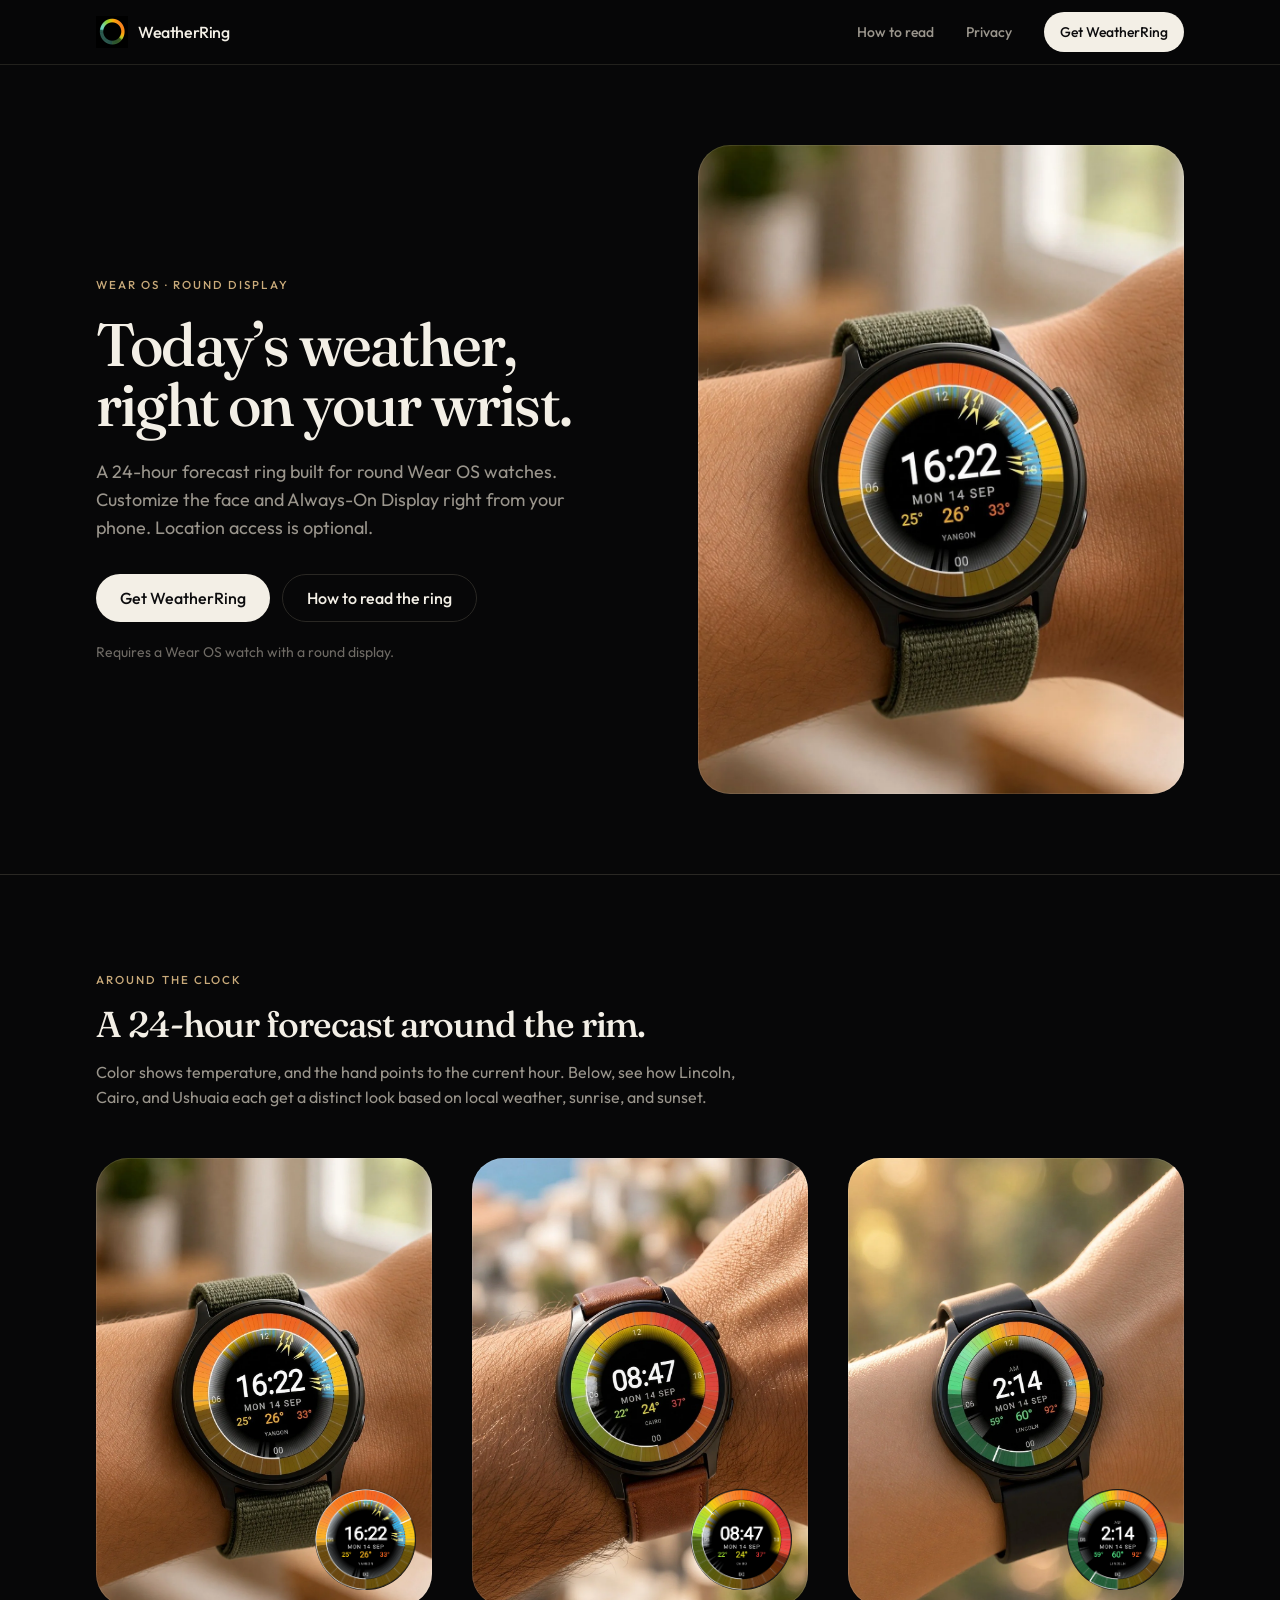
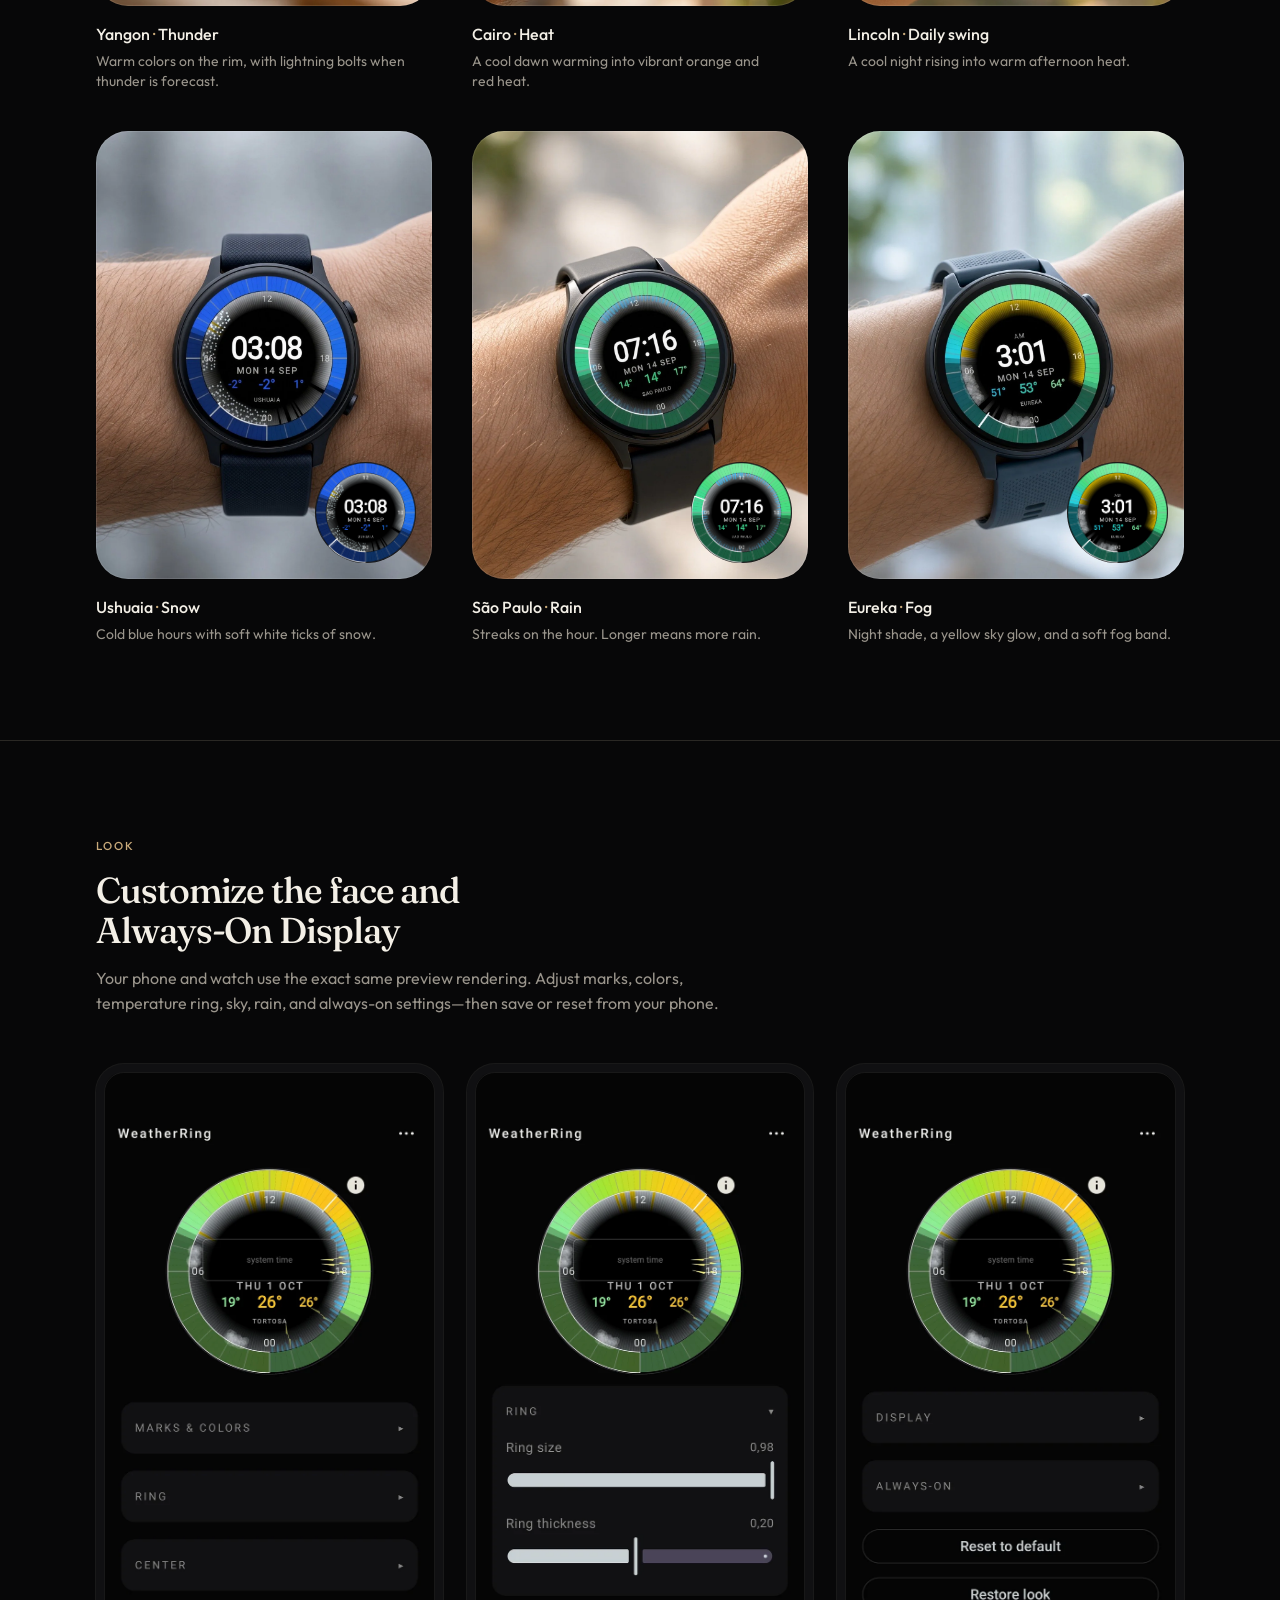
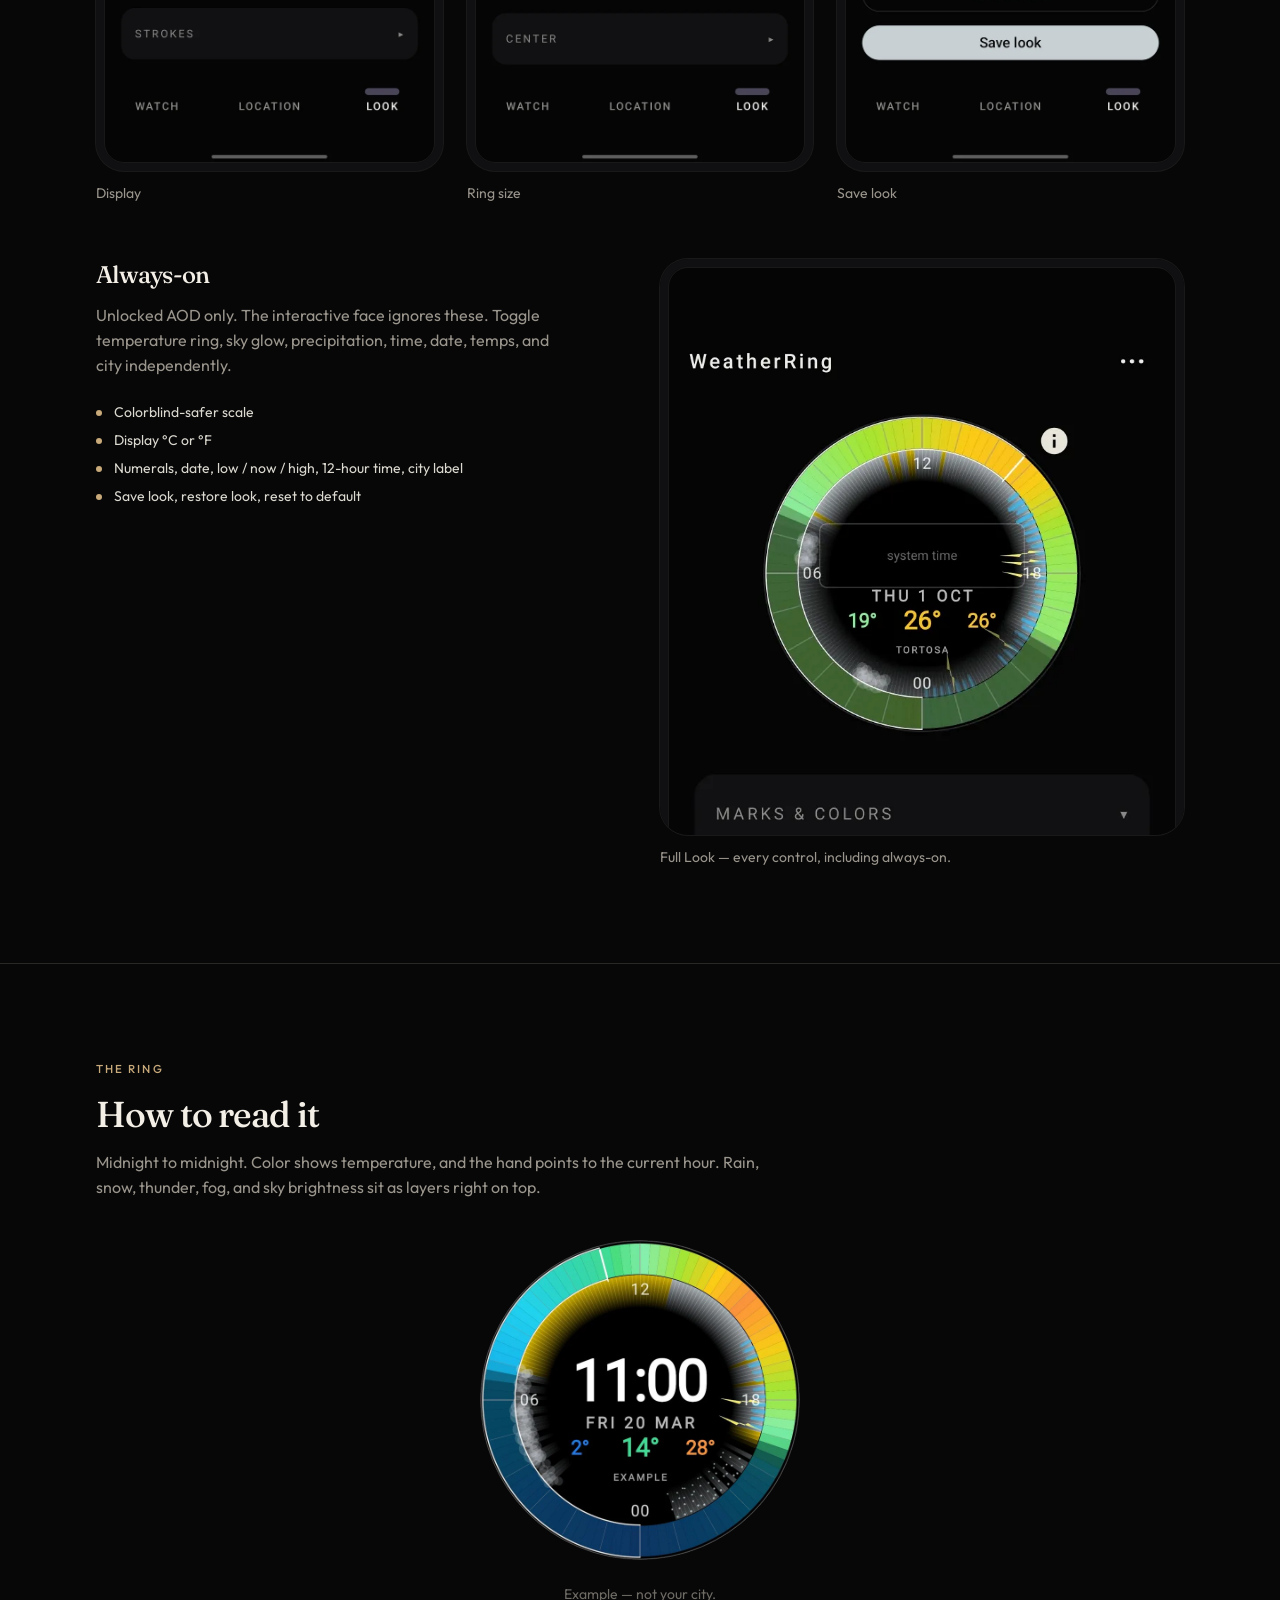
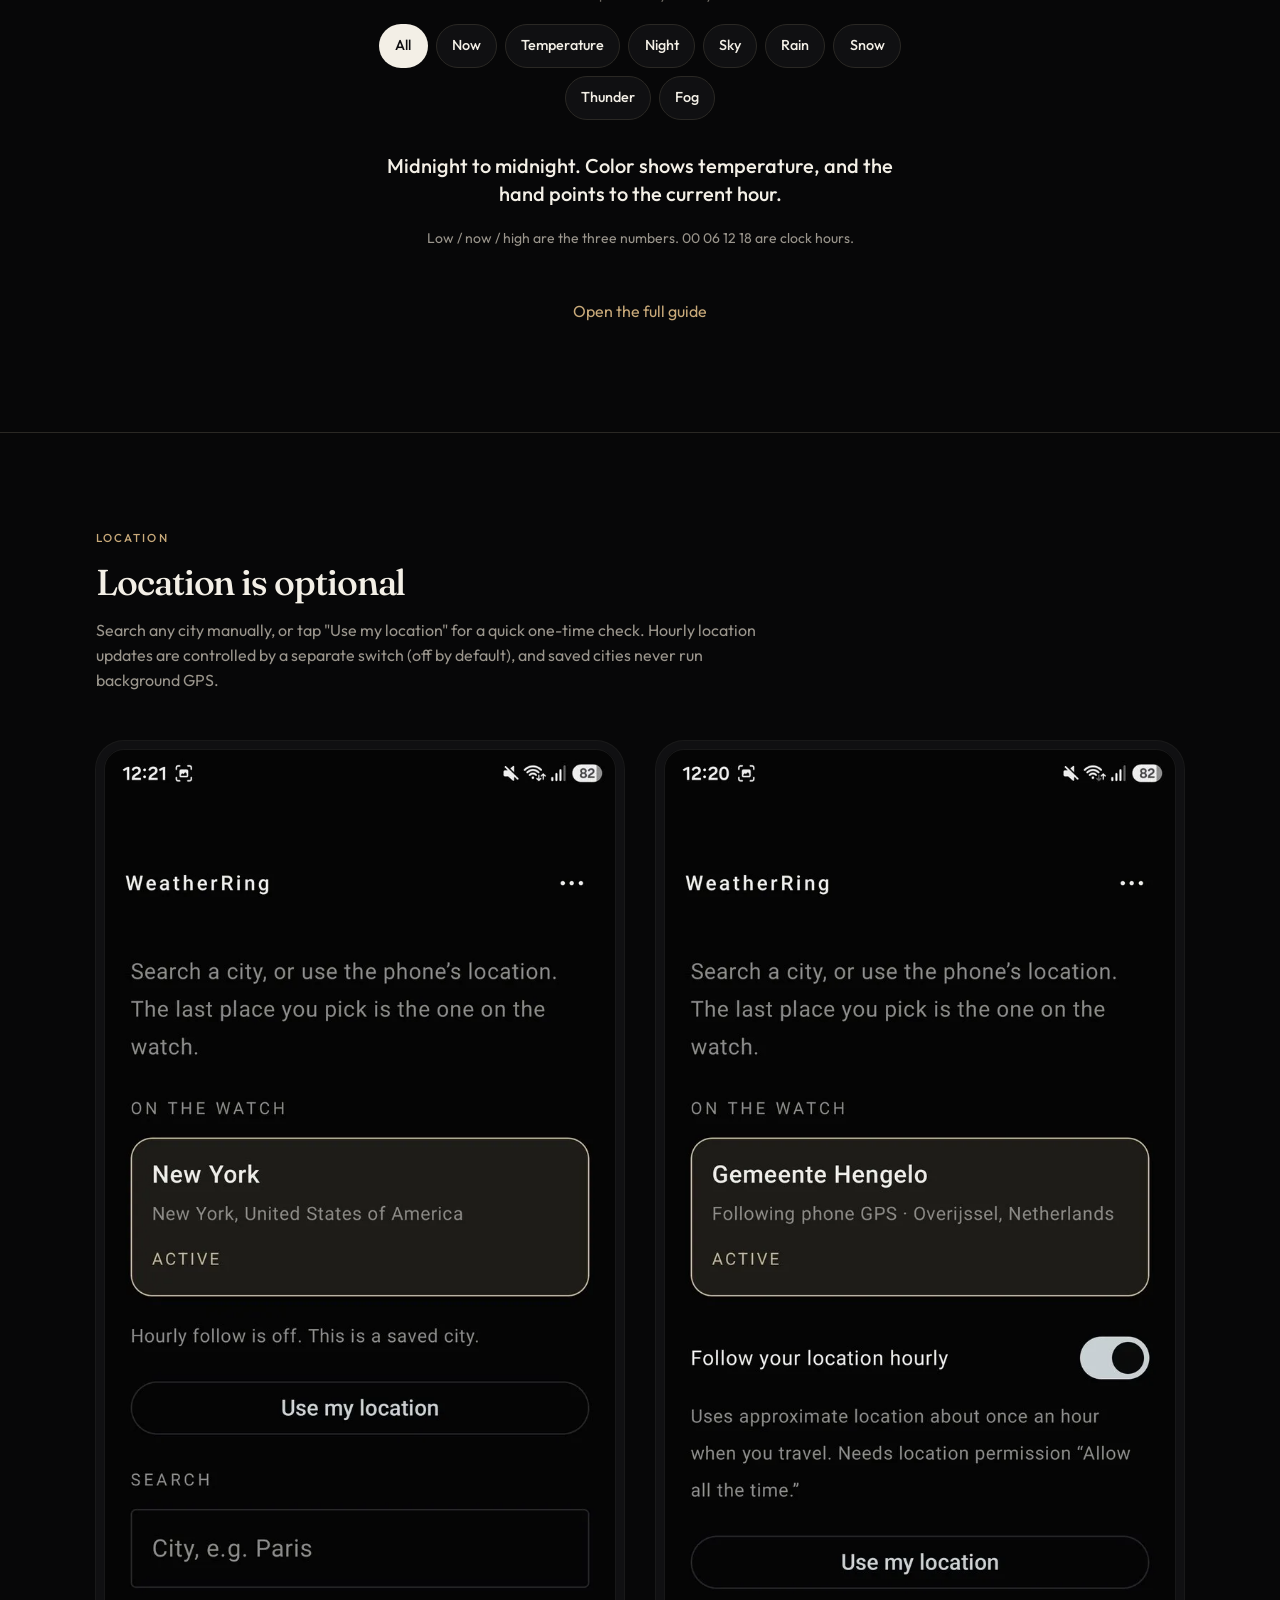
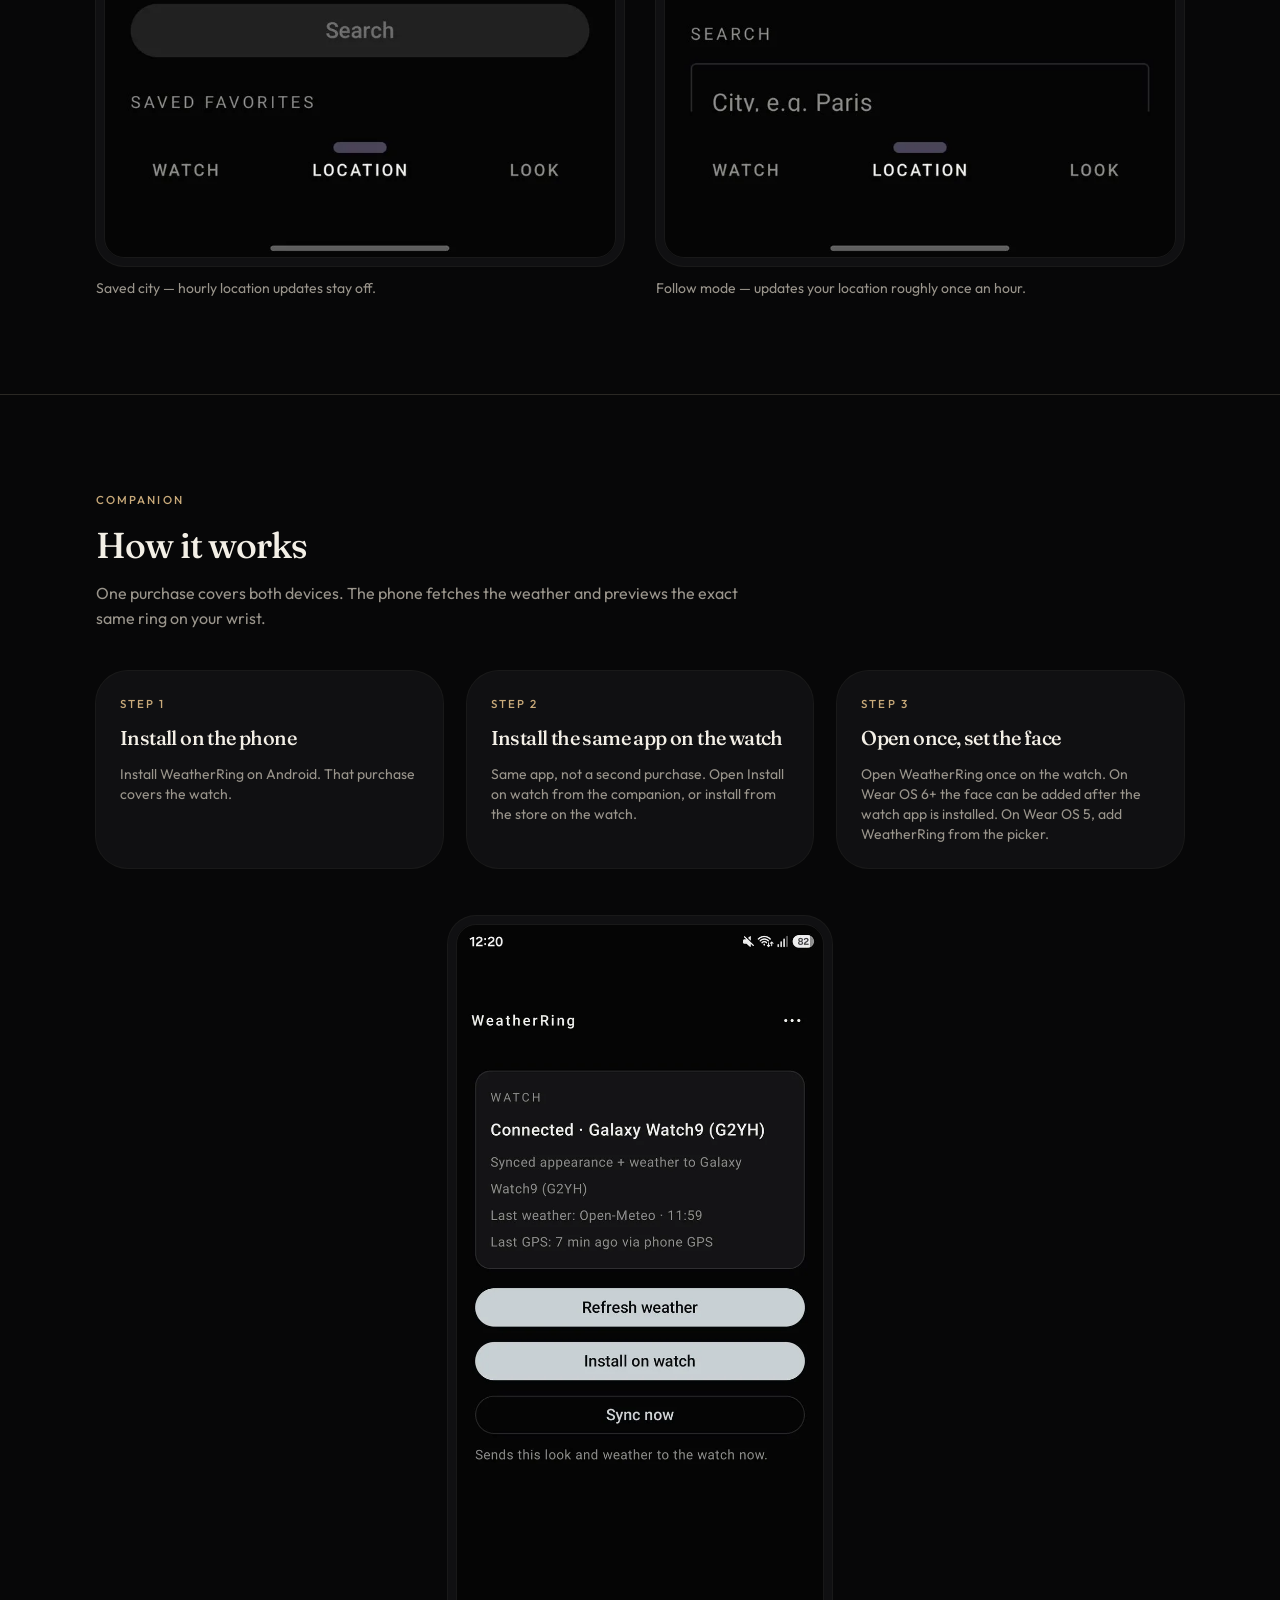
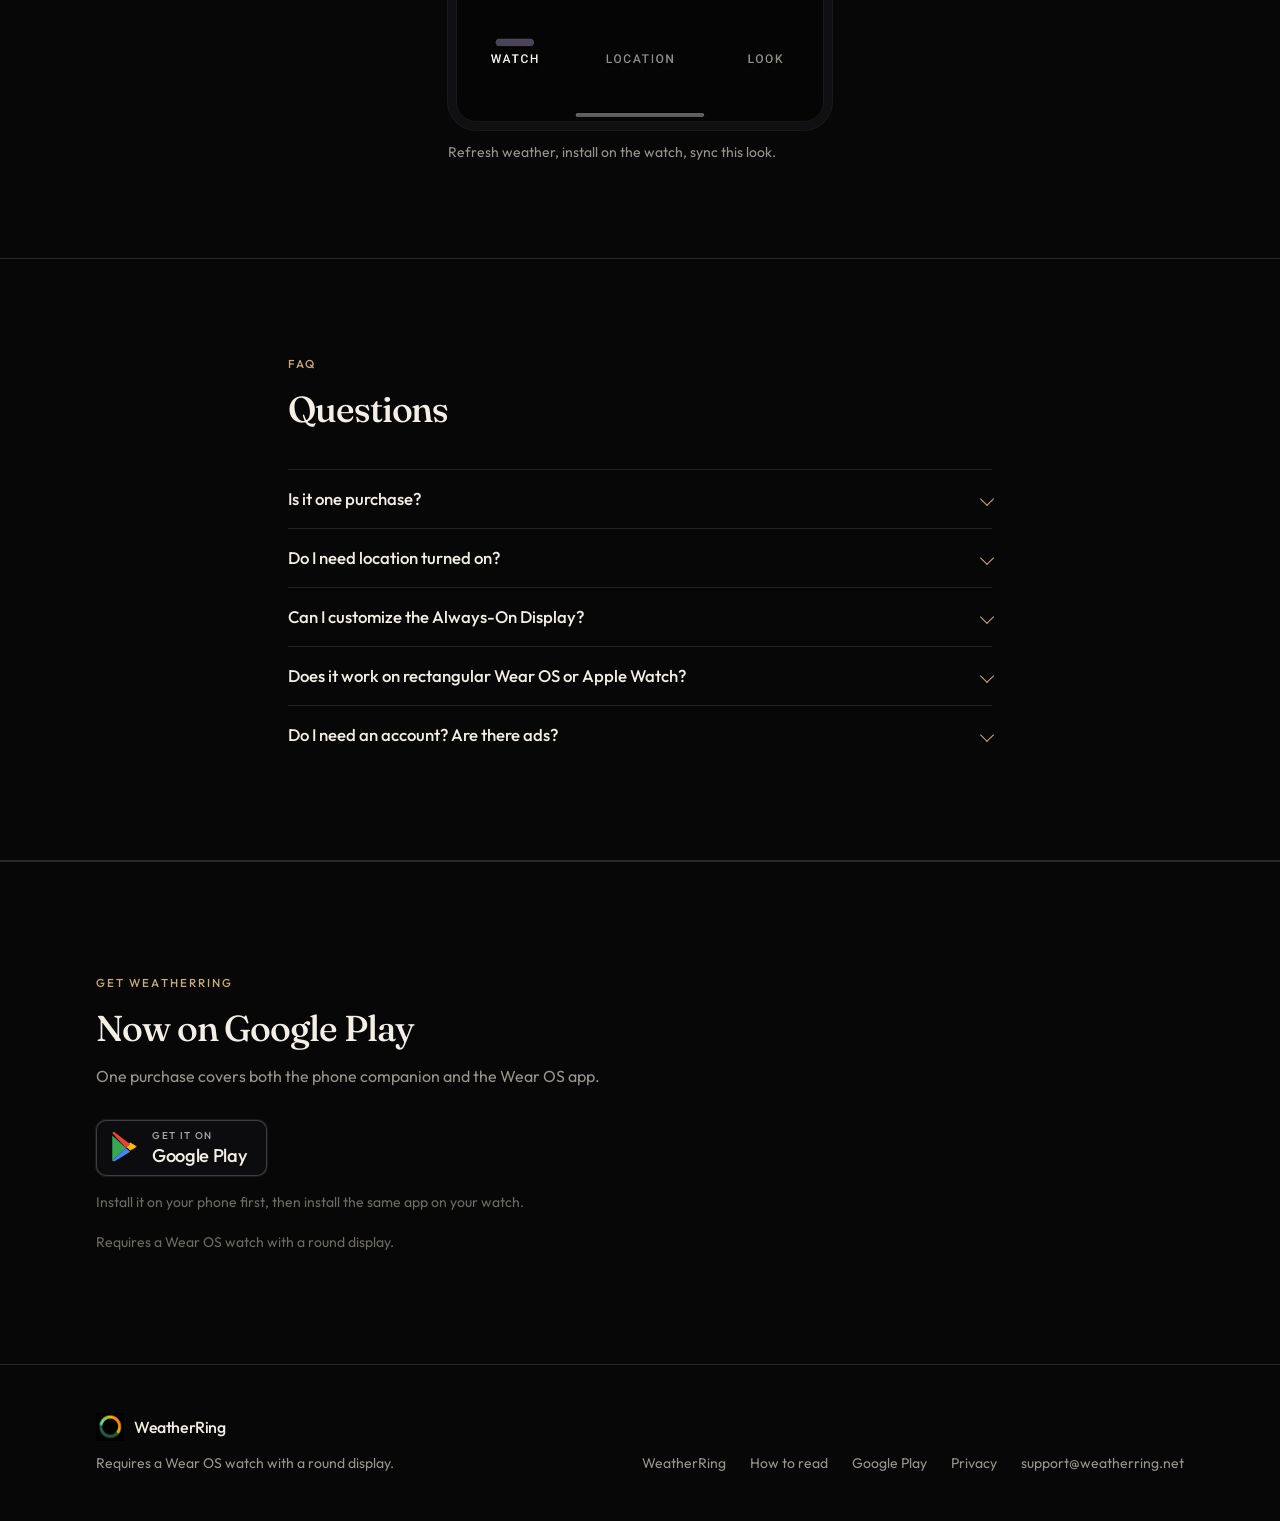
==== commit 4982ffe6: "Update Look screenshots to latest app version Replace the four Look-tab phone screenshots with captu" ====
--- a/index.html
+++ b/index.html
@@ -179,7 +179,7 @@
         <h2 class="mt-4 max-w-2xl font-display text-3xl text-fg sm:text-4xl">Customize the face and Always-On Display</h2>
         <p class="mt-4 max-w-2xl text-muted">Your phone and watch use the exact same preview rendering. Adjust marks, colors, temperature ring, sky, rain, and always-on settings—then save or reset from your phone.</p>
         <div class="mt-12 grid gap-6 md:grid-cols-3">
-          <figure><div class="phone-frame"><picture><source type="image/webp" srcset="images/phone-look-home.webp"><img src="images/phone-look-home.jpg" alt="WeatherRing Look tab: Marks & colors, Ring, Center, Strokes" width="720" height="1505" loading="lazy" decoding="async"></picture></div><figcaption class="mt-3 text-sm text-muted">Look home</figcaption></figure>
+          <figure><div class="phone-frame"><picture><source type="image/webp" srcset="images/phone-look-home.webp"><img src="images/phone-look-home.jpg" alt="WeatherRing Look tab, Display section: Marks & colors, Ring, Center, Strokes" width="720" height="1505" loading="lazy" decoding="async"></picture></div><figcaption class="mt-3 text-sm text-muted">Display</figcaption></figure>
           <figure><div class="phone-frame"><picture><source type="image/webp" srcset="images/phone-look-ring.webp"><img src="images/phone-look-ring.jpg" alt="WeatherRing Look tab: ring size and thickness sliders" width="720" height="1505" loading="lazy" decoding="async"></picture></div><figcaption class="mt-3 text-sm text-muted">Ring size</figcaption></figure>
           <figure><div class="phone-frame"><picture><source type="image/webp" srcset="images/phone-look-save.webp"><img src="images/phone-look-save.jpg" alt="WeatherRing Look tab: Display, Always-on, Save look" width="720" height="1505" loading="lazy" decoding="async"></picture></div><figcaption class="mt-3 text-sm text-muted">Save look</figcaption></figure>
         </div>
@@ -198,7 +198,7 @@
             <div class="phone-frame max-h-[36rem] overflow-y-auto">
               <picture>
                 <source type="image/webp" srcset="images/phone-look-full.webp">
-                <img src="images/phone-look-full.jpg" alt="WeatherRing Look tab with the full list of controls, including Always-on toggles" width="720" height="8074" loading="lazy" decoding="async">
+                <img src="images/phone-look-full.jpg" alt="WeatherRing Look tab with the full list of controls, including Always-on toggles" width="720" height="11094" loading="lazy" decoding="async">
               </picture>
             </div>
             <figcaption class="mt-3 text-sm text-muted">Full Look — every control, including always-on.</figcaption>
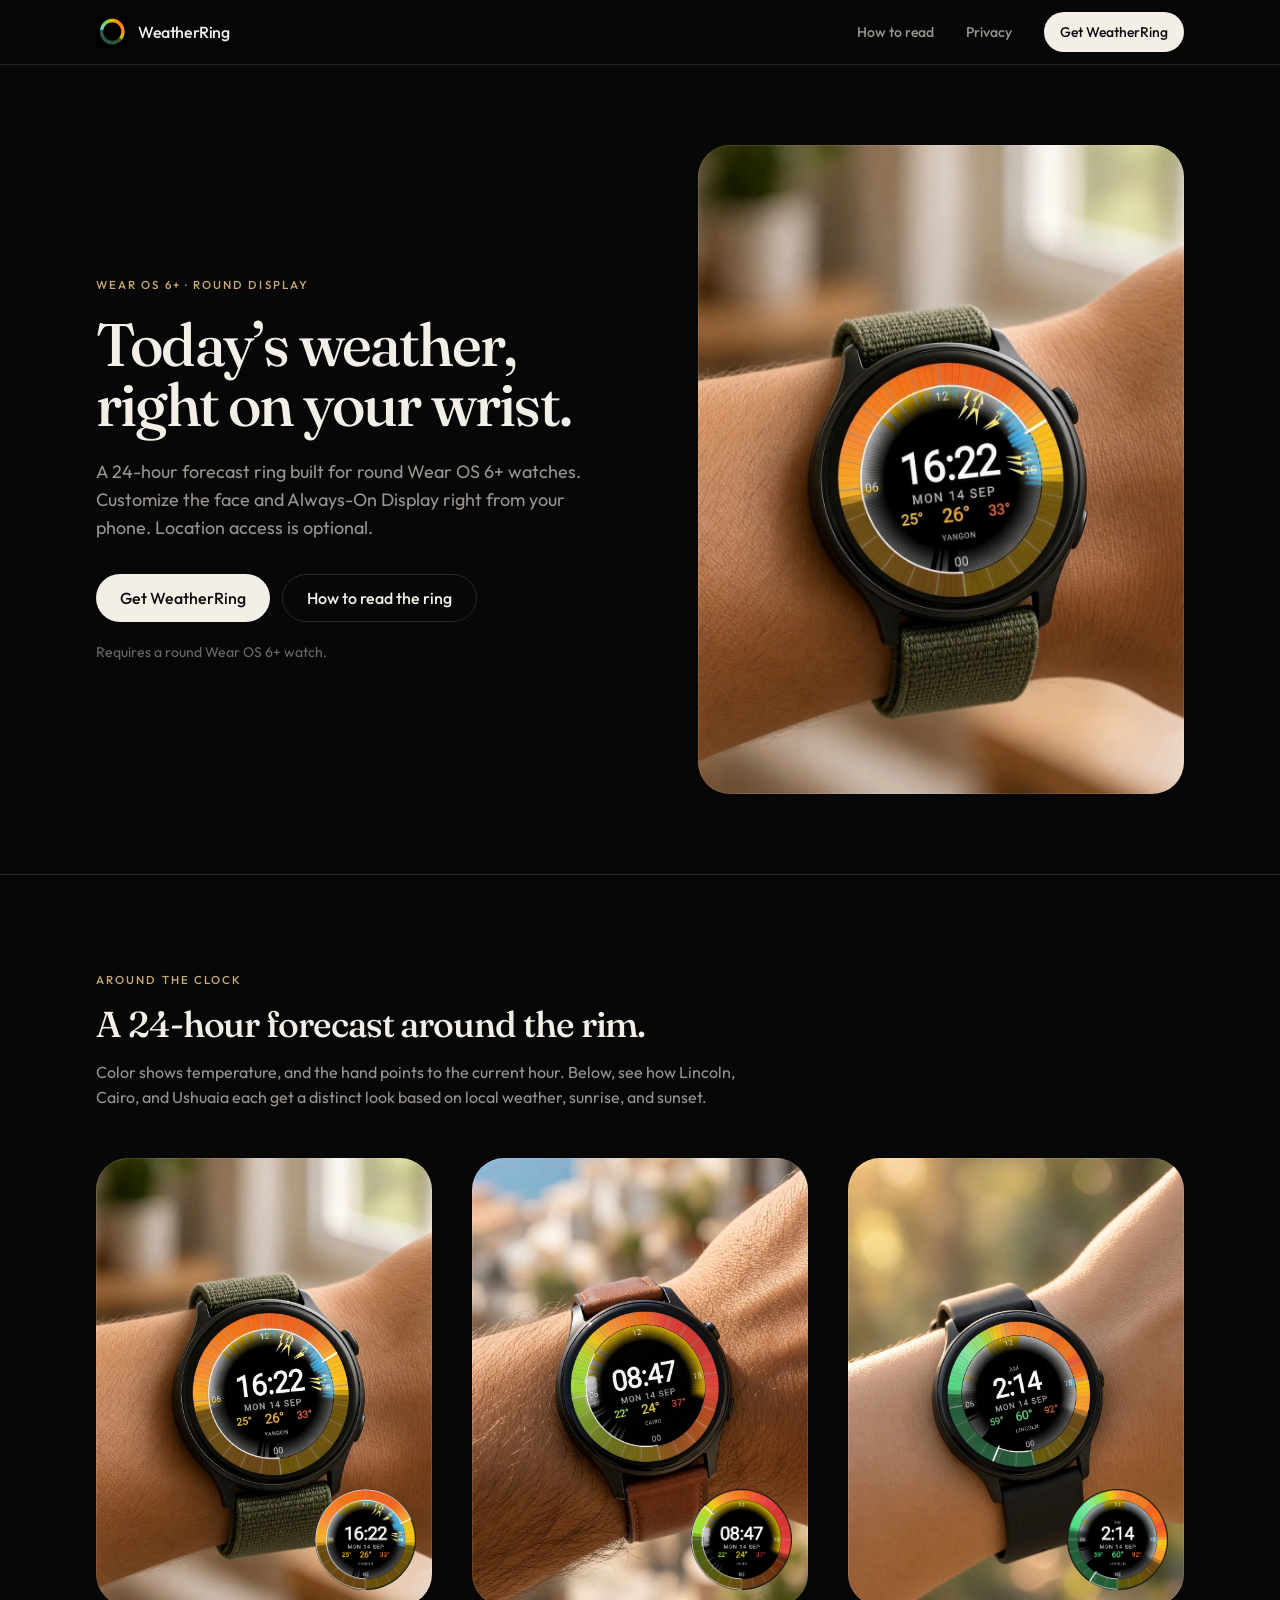
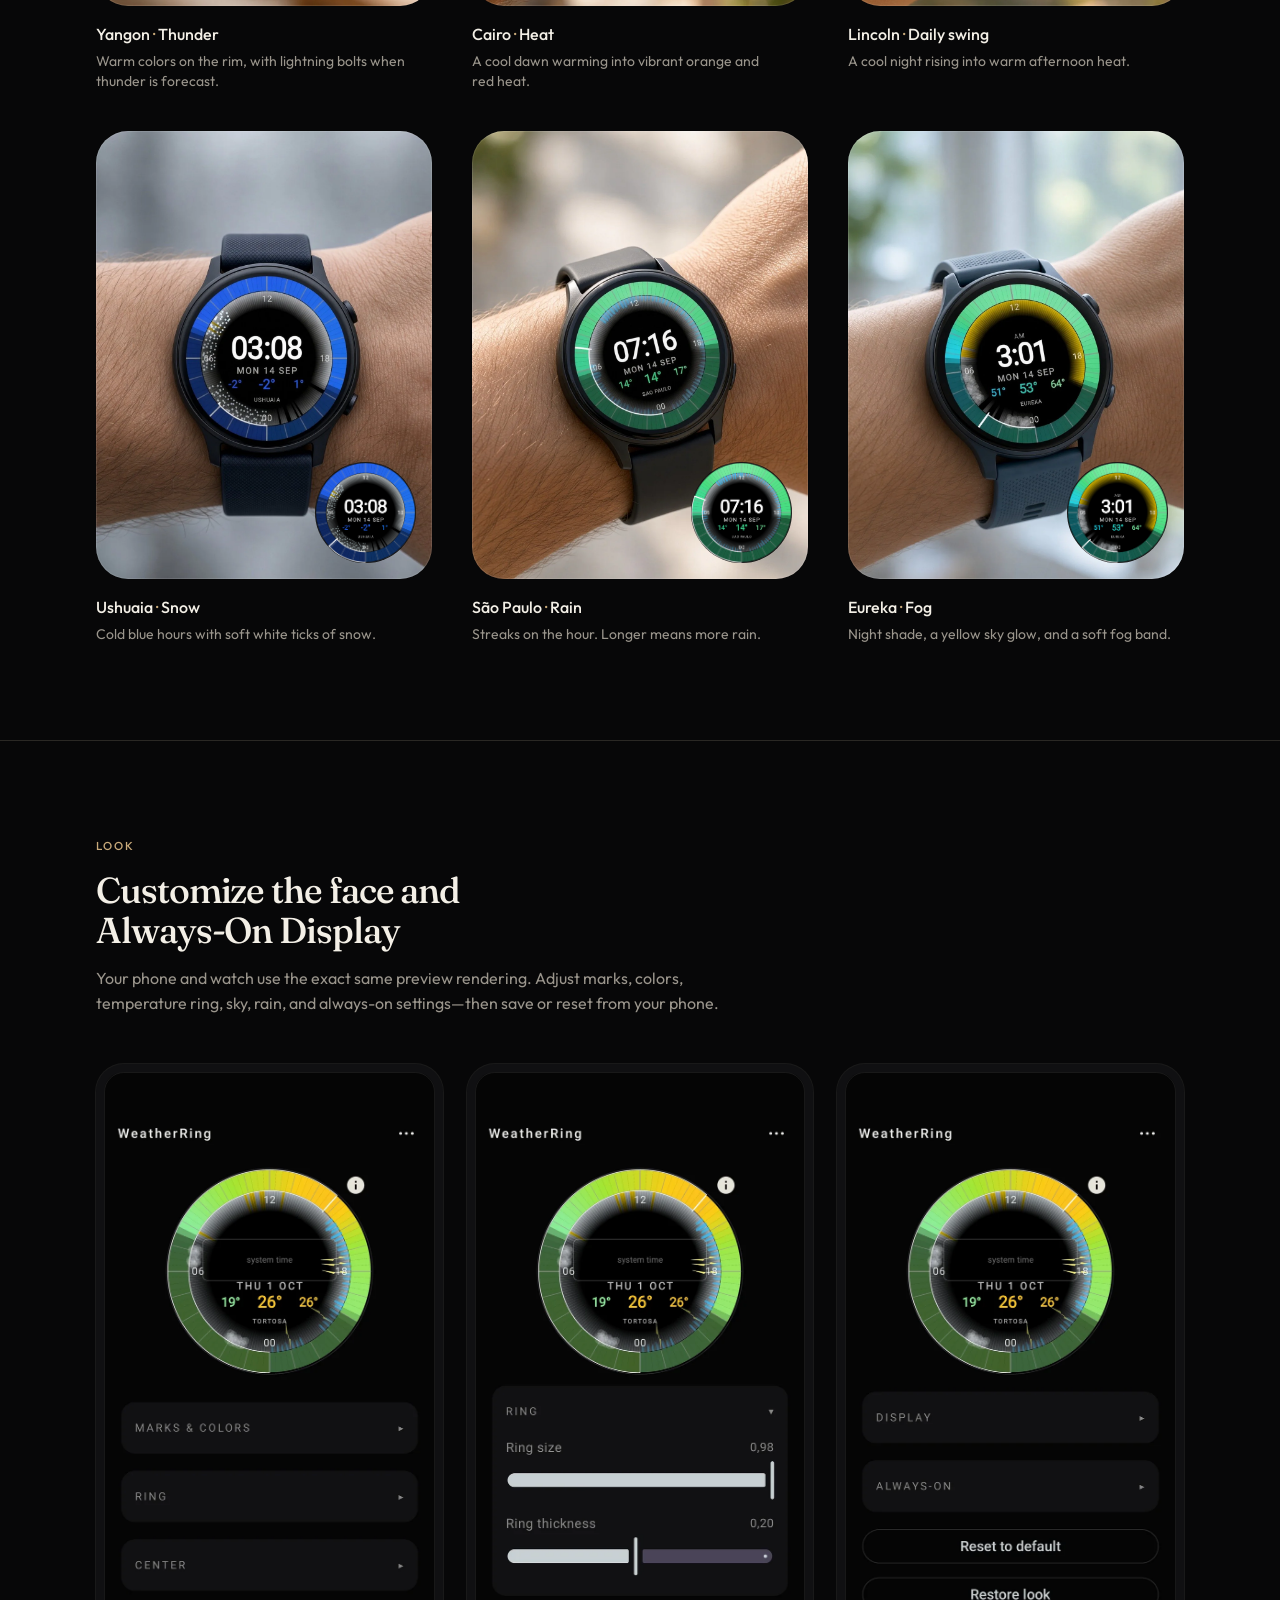
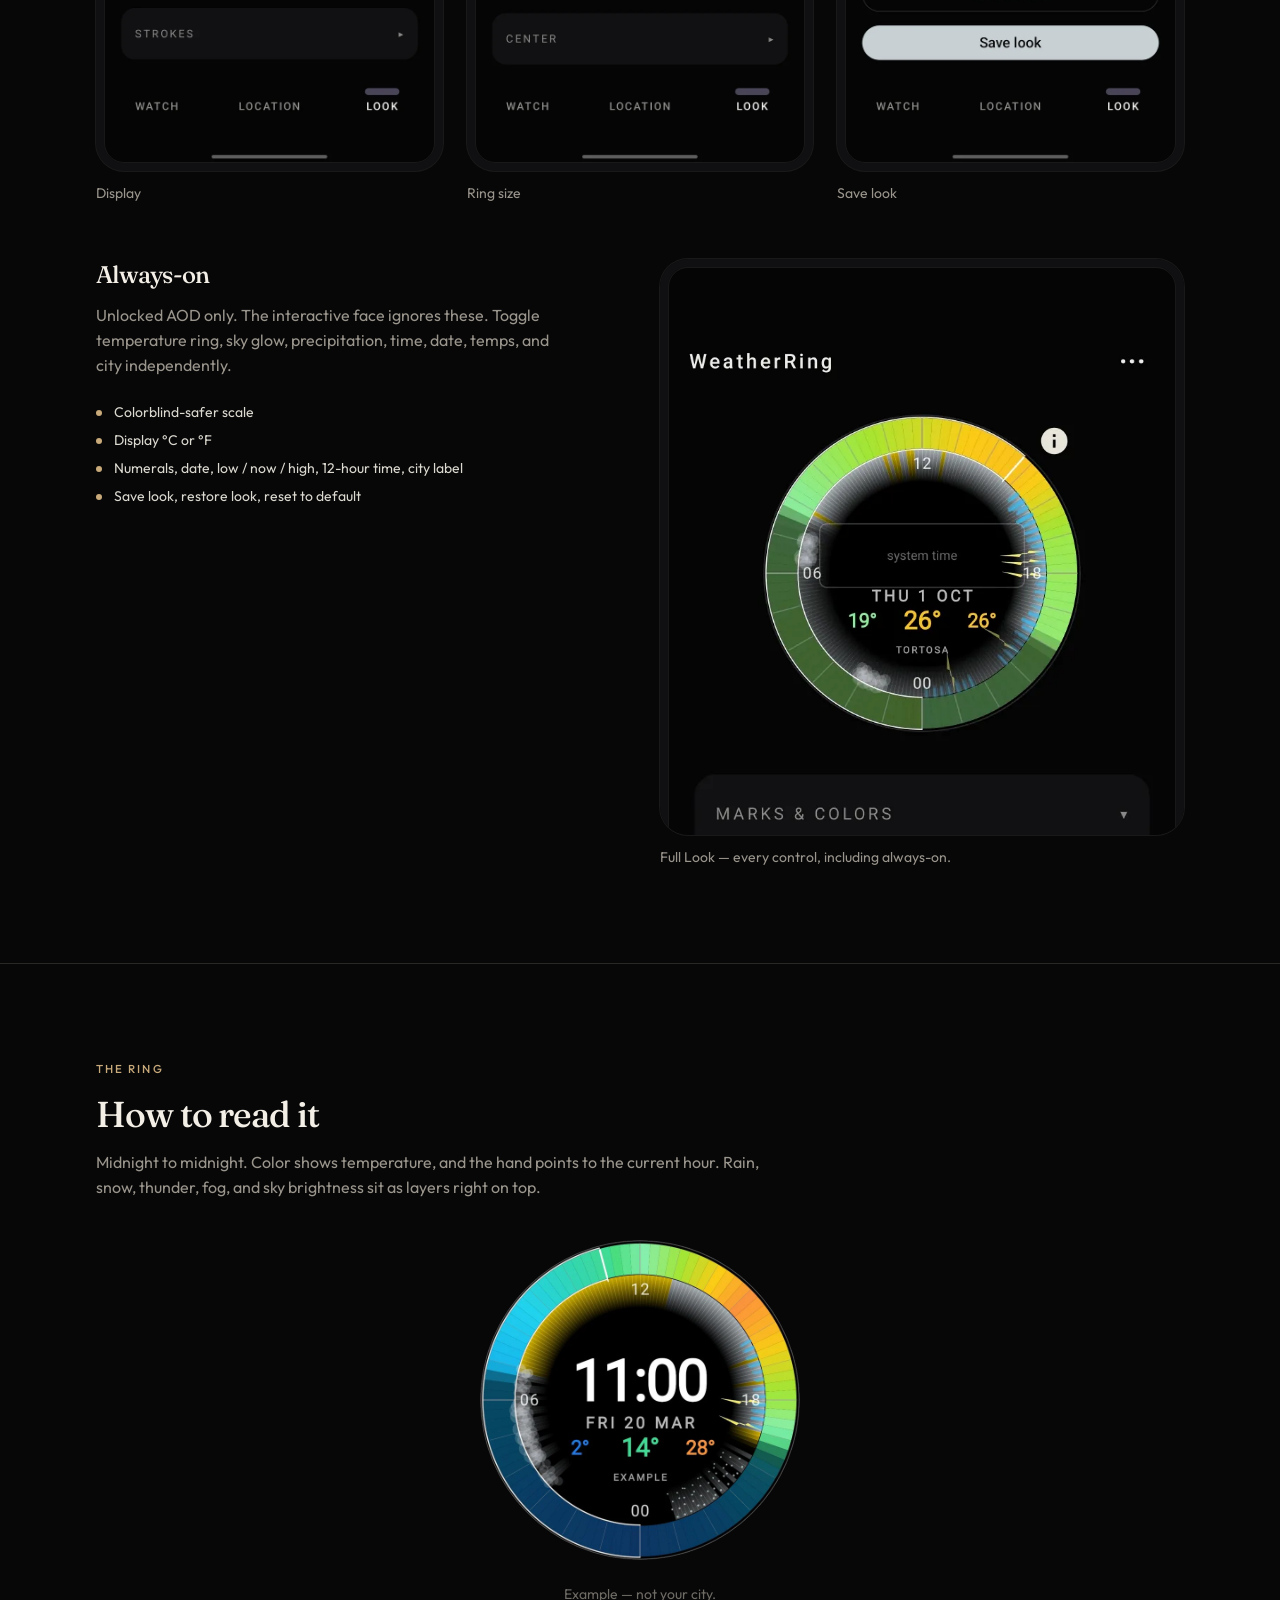
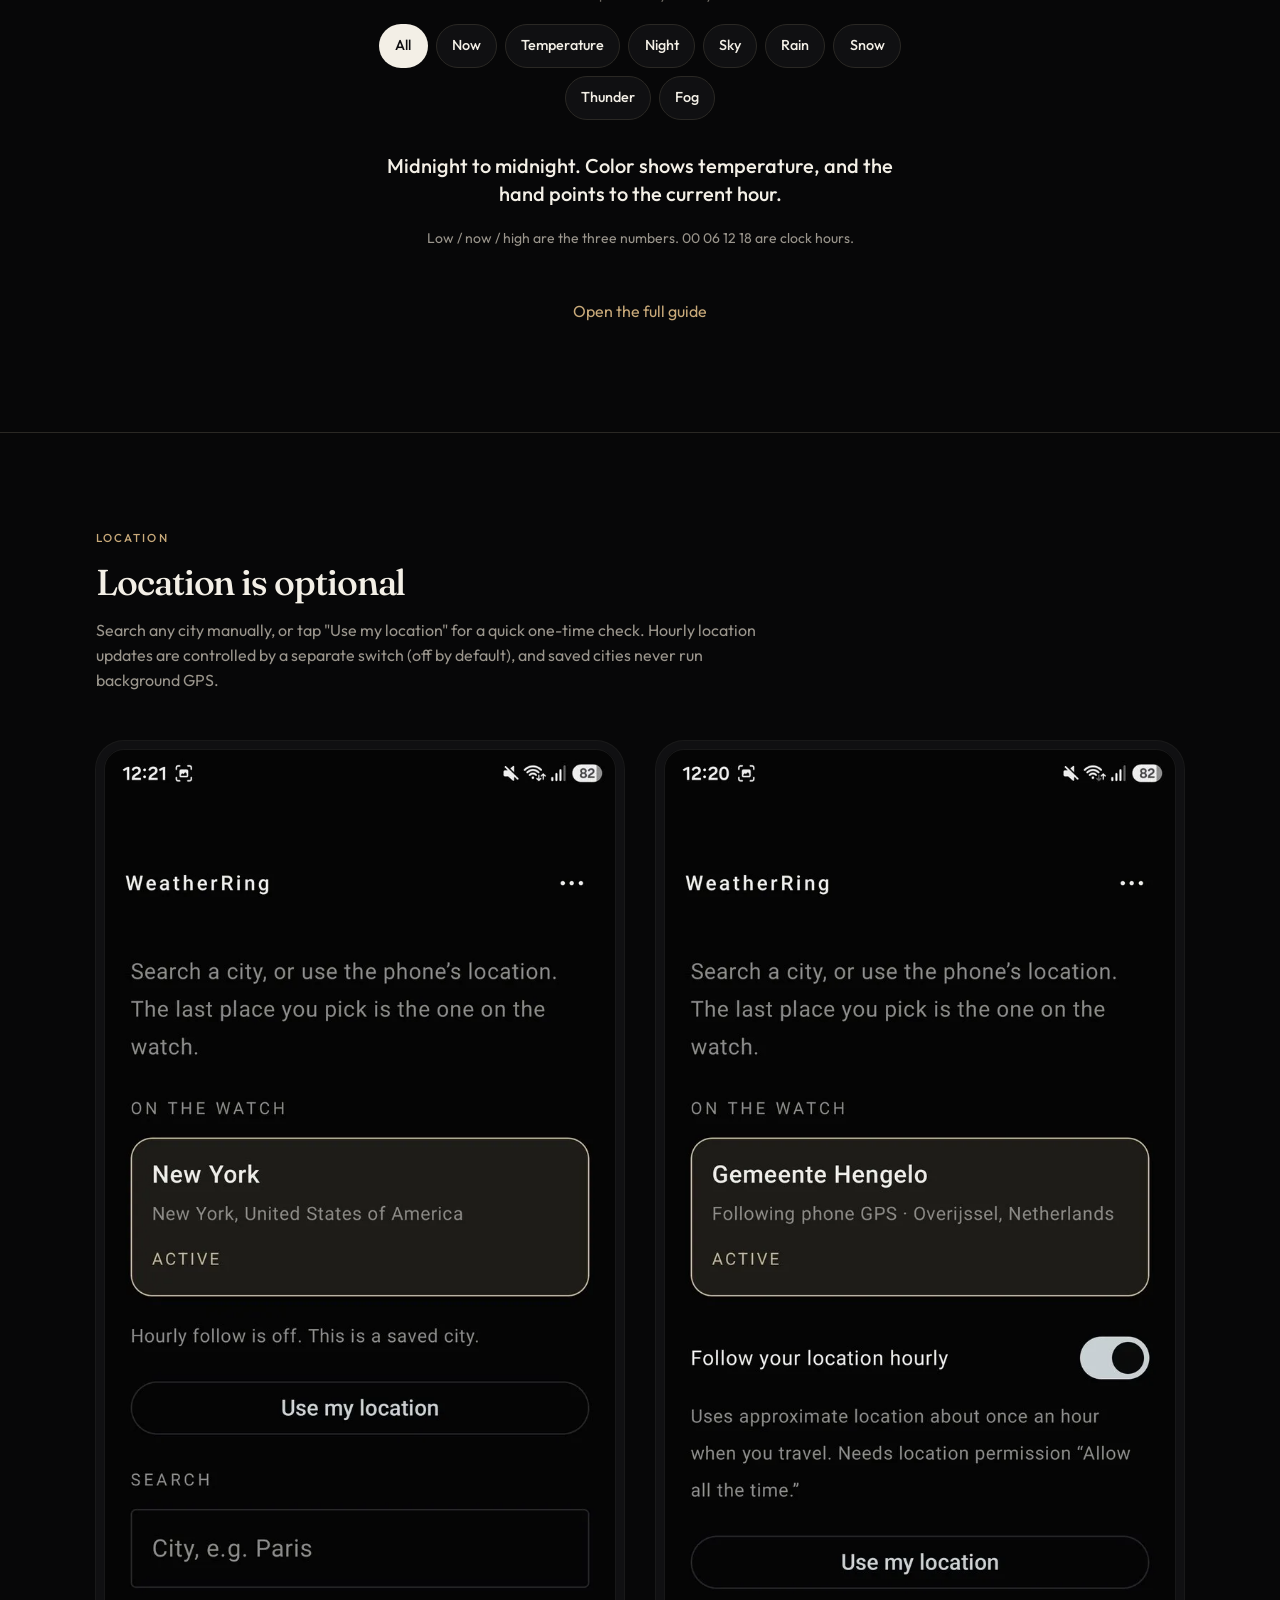
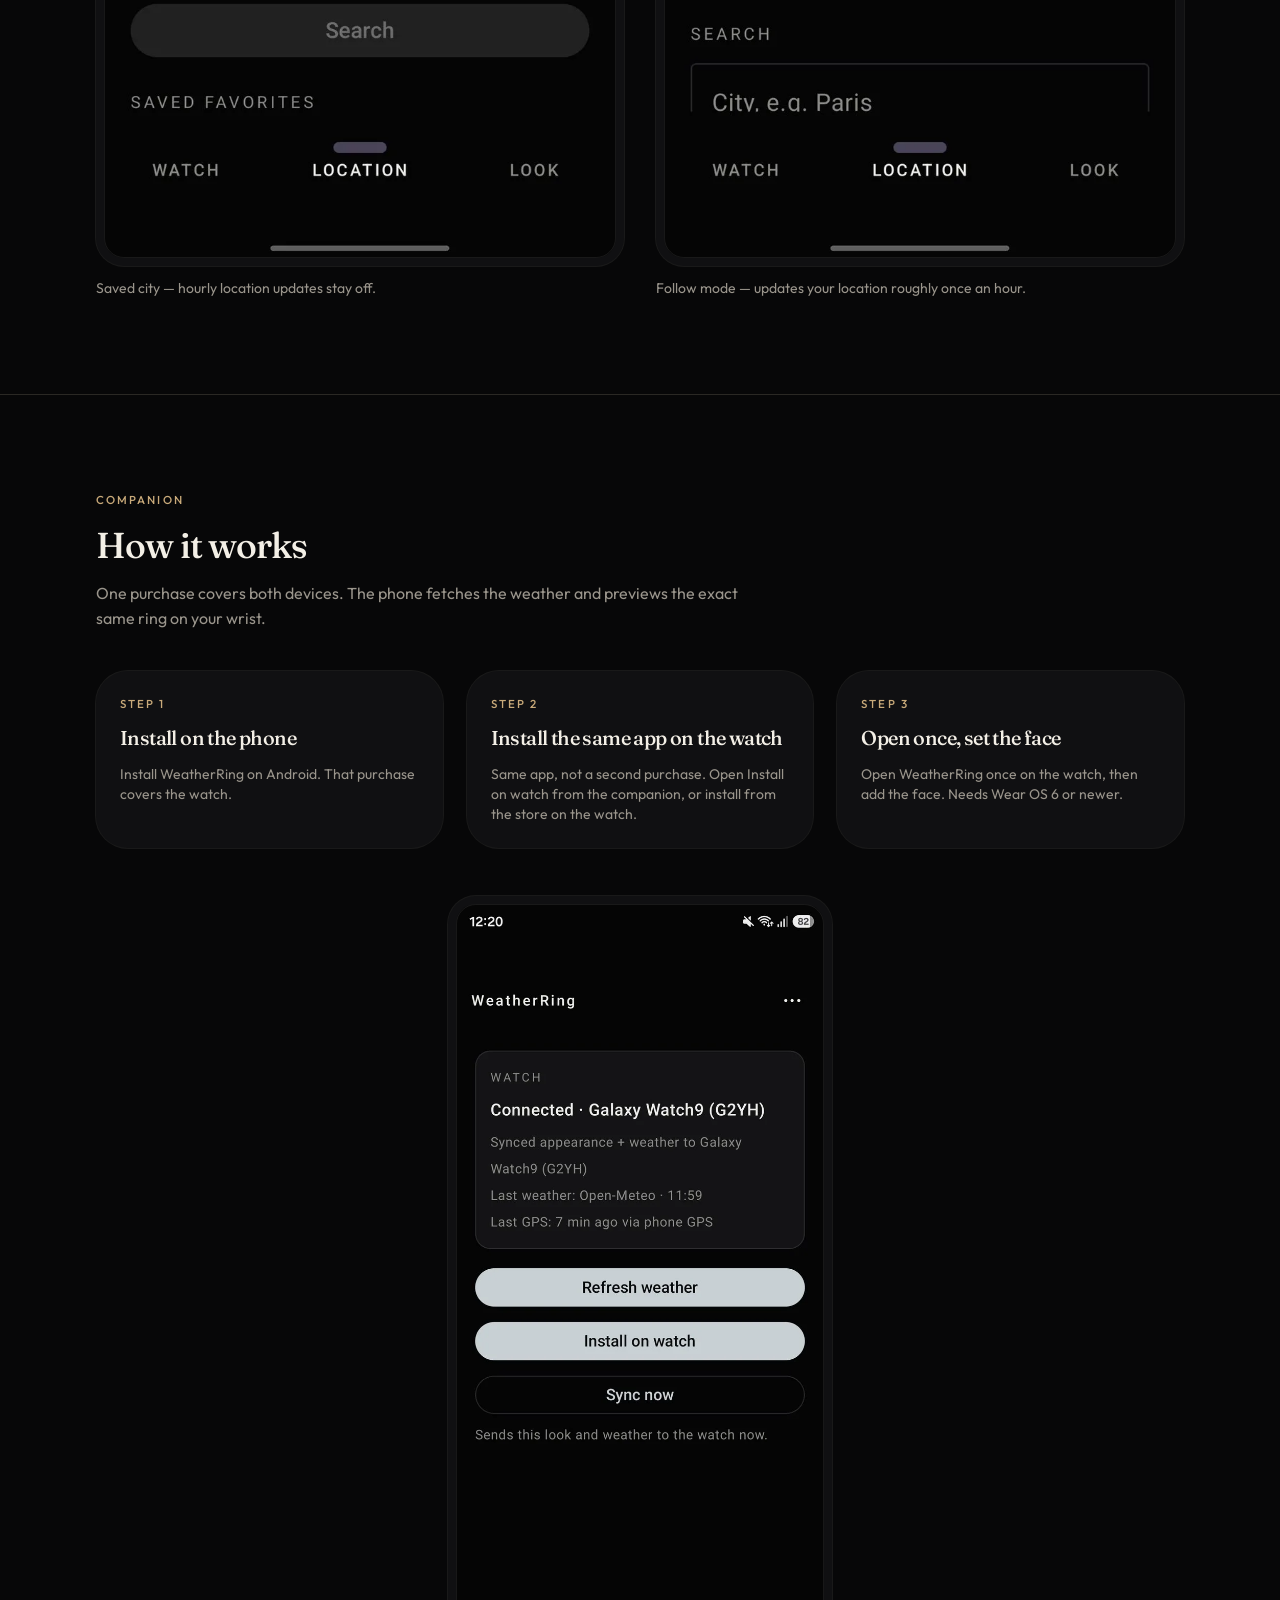
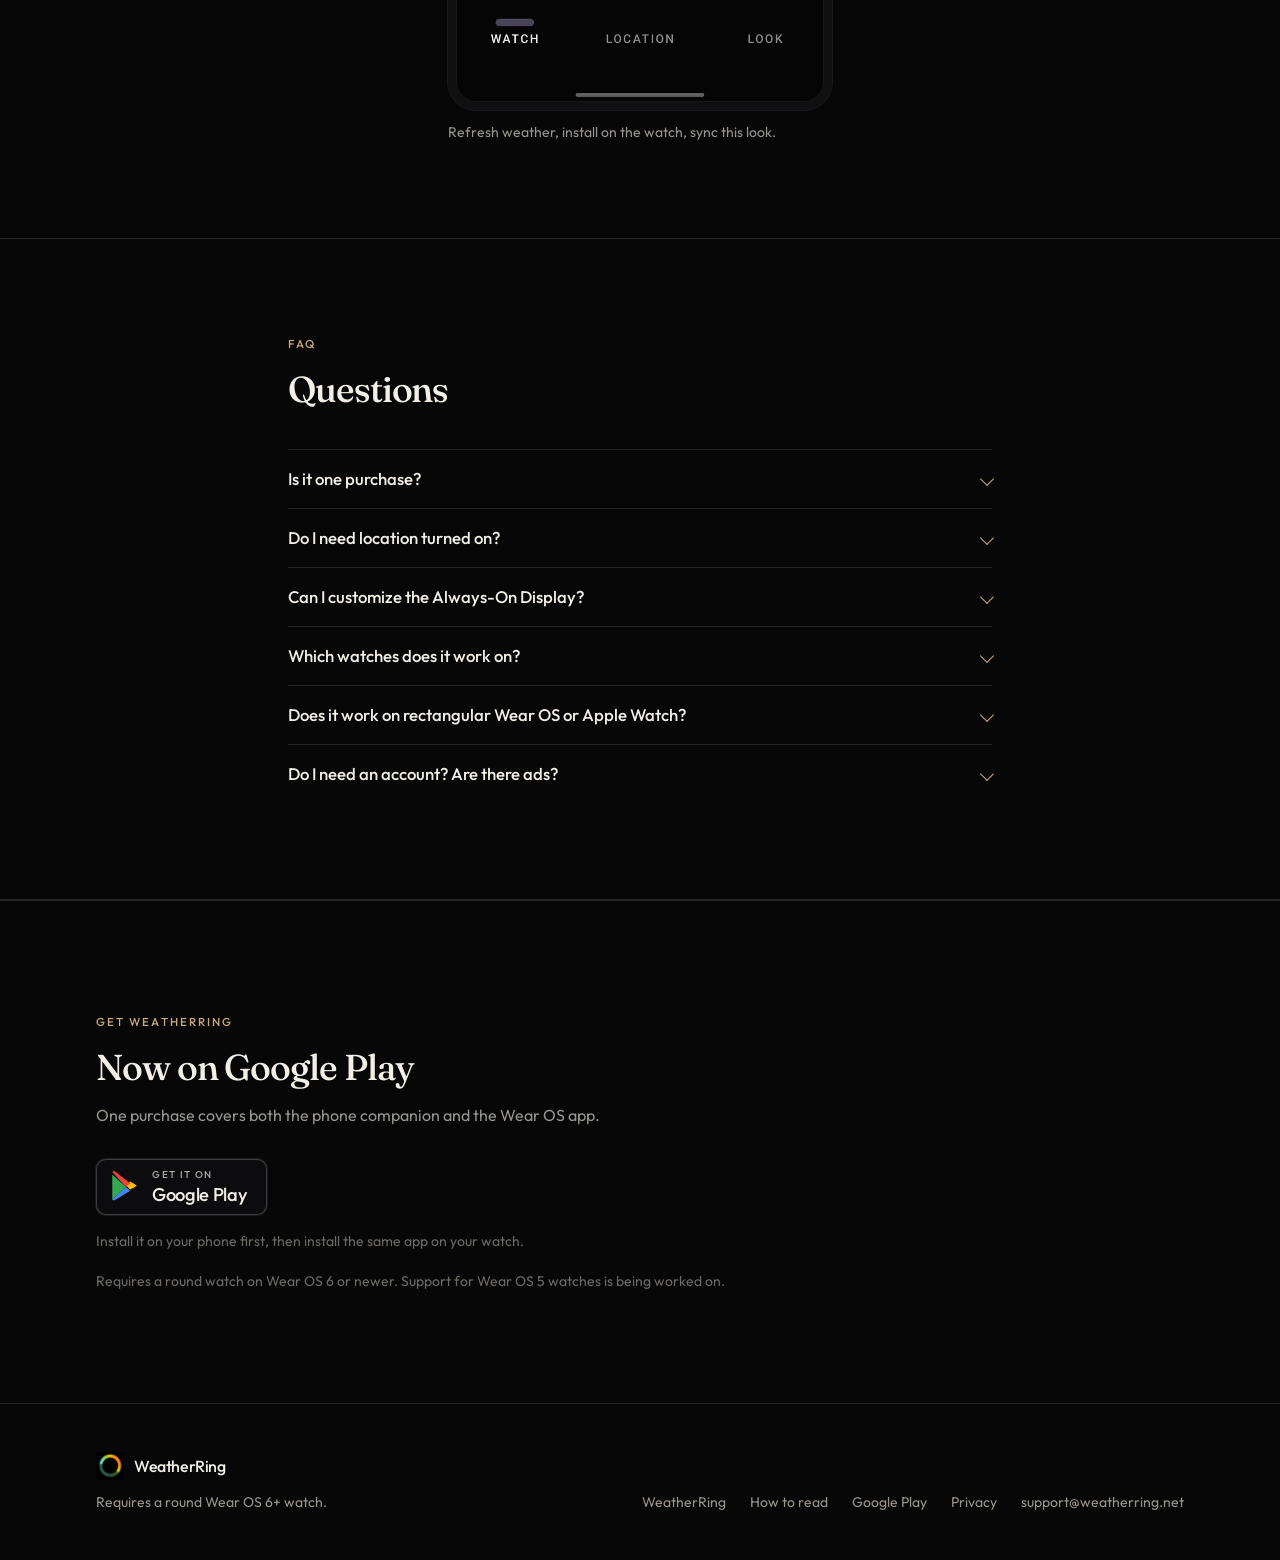
==== commit 99013407: "Fix compatibility: watch face needs Wear OS 6+ The watch face installs through Watch Face Push, whic" ====
--- a/index.html
+++ b/index.html
@@ -4,19 +4,19 @@
   <meta charset="utf-8">
   <meta name="viewport" content="width=device-width, initial-scale=1">
   <title>WeatherRing — 24-hour weather watch face for Wear OS</title>
-  <meta name="description" content="A 24-hour forecast ring built for round Wear OS watches. Customize the face and Always-On Display right from your phone. Location access is optional.">
+  <meta name="description" content="A 24-hour forecast ring built for round Wear OS 6+ watches. Customize the face and Always-On Display right from your phone. Location access is optional.">
   <meta name="theme-color" content="#070708">
   <link rel="canonical" href="https://weatherring.net/">
   <link rel="alternate" type="text/plain" href="https://weatherring.net/llms.txt" title="llms.txt">
   <meta property="og:title" content="WeatherRing — 24-hour weather watch face for Wear OS">
-  <meta property="og:description" content="A 24-hour forecast ring built for round Wear OS watches. Customize the face and Always-On Display right from your phone. Location access is optional.">
+  <meta property="og:description" content="A 24-hour forecast ring built for round Wear OS 6+ watches. Customize the face and Always-On Display right from your phone. Location access is optional.">
   <meta property="og:url" content="https://weatherring.net/">
   <meta property="og:image" content="https://weatherring.net/og.jpg">
   <meta property="og:type" content="website">
   <meta property="og:site_name" content="WeatherRing">
   <meta name="twitter:card" content="summary_large_image">
   <meta name="twitter:title" content="WeatherRing — 24-hour weather watch face for Wear OS">
-  <meta name="twitter:description" content="A 24-hour forecast ring built for round Wear OS watches. Customize the face and Always-On Display right from your phone. Location access is optional.">
+  <meta name="twitter:description" content="A 24-hour forecast ring built for round Wear OS 6+ watches. Customize the face and Always-On Display right from your phone. Location access is optional.">
   <meta name="twitter:image" content="https://weatherring.net/og.jpg">
   <link rel="preconnect" href="https://fonts.googleapis.com">
   <link rel="preconnect" href="https://fonts.gstatic.com" crossorigin>
@@ -26,9 +26,9 @@
   <link rel="icon" type="image/png" sizes="32x32" href="favicon-32.png">
   <link rel="apple-touch-icon" href="apple-touch-icon.png">
 <script type="application/ld+json">{"@context": "https://schema.org", "@type": "WebSite", "name": "WeatherRing", "url": "https://weatherring.net"}</script>
-<script type="application/ld+json">{"@context": "https://schema.org", "@type": "SoftwareApplication", "name": "WeatherRing", "applicationCategory": "LifestyleApplication", "operatingSystem": "Android, Wear OS", "description": "A 24-hour forecast ring built for round Wear OS watches. Customize the face and Always-On Display right from your phone. Location access is optional.", "url": "https://weatherring.net", "image": "https://weatherring.net/og.jpg", "screenshot": "https://weatherring.net/images/read-all.jpg", "downloadUrl": "https://play.google.com/store/apps/details?id=com.climatedayring.phone", "installUrl": "https://play.google.com/store/apps/details?id=com.climatedayring.phone", "offers": {"@type": "Offer", "availability": "https://schema.org/InStock", "url": "https://play.google.com/store/apps/details?id=com.climatedayring.phone", "price": "1.99", "priceCurrency": "EUR"}, "author": {"@type": "Organization", "name": "WeatherRing", "email": "support@weatherring.net", "url": "https://weatherring.net"}}</script>
-<script type="application/ld+json">{"@context": "https://schema.org", "@type": "FAQPage", "mainEntity": [{"@type": "Question", "name": "Is it one purchase?", "acceptedAnswer": {"@type": "Answer", "text": "Yes. One purchase covers the phone companion and the Wear OS watch app. You still install twice: first on the phone, then the same app on the watch."}}, {"@type": "Question", "name": "Do I need location turned on?", "acceptedAnswer": {"@type": "Answer", "text": "No. You can search for any city manually. Tapping \"Use my location\" only checks your position once and won't turn on background tracking. Hourly location updates are disabled by default."}}, {"@type": "Question", "name": "Can I customize the Always-On Display?", "acceptedAnswer": {"@type": "Answer", "text": "Yes. In the Look tab, open the Always-On section. This lets you customize the dimmed face independently from the active watch face. Toggles: temperature ring, sky glow, rain, time, date, temps, city."}}, {"@type": "Question", "name": "Does it work on rectangular Wear OS or Apple Watch?", "acceptedAnswer": {"@type": "Answer", "text": "No. WeatherRing is for round Wear OS watches only. Not rectangular Wear OS. Not Apple Watch."}}, {"@type": "Question", "name": "Do I need an account? Are there ads?", "acceptedAnswer": {"@type": "Answer", "text": "No account. No ads. We do not sell data. Settings and the day’s forecast stay on the phone and watch."}}]}</script>
-<script type="application/ld+json">{"@context": "https://schema.org", "@type": "HowTo", "name": "How to install WeatherRing", "step": [{"@type": "HowToStep", "position": 1, "name": "Install on the phone", "text": "Install WeatherRing on Android. That purchase covers the watch."}, {"@type": "HowToStep", "position": 2, "name": "Install the same app on the watch", "text": "Same app, not a second purchase."}, {"@type": "HowToStep", "position": 3, "name": "Open once, set the face", "text": "Open WeatherRing once on the watch. On Wear OS 6+ the face can be added after the watch app is installed. On Wear OS 5, add WeatherRing from the picker."}]}</script>
+<script type="application/ld+json">{"@context": "https://schema.org", "@type": "SoftwareApplication", "name": "WeatherRing", "applicationCategory": "LifestyleApplication", "operatingSystem": "Android, Wear OS 6 or newer", "softwareRequirements": "Wear OS 6 or newer on a watch with a round display. Android phone for the companion app.", "description": "A 24-hour forecast ring built for round Wear OS 6+ watches. Customize the face and Always-On Display right from your phone. Location access is optional.", "url": "https://weatherring.net", "image": "https://weatherring.net/og.jpg", "screenshot": "https://weatherring.net/images/read-all.jpg", "downloadUrl": "https://play.google.com/store/apps/details?id=com.climatedayring.phone", "installUrl": "https://play.google.com/store/apps/details?id=com.climatedayring.phone", "offers": {"@type": "Offer", "availability": "https://schema.org/InStock", "url": "https://play.google.com/store/apps/details?id=com.climatedayring.phone", "price": "1.99", "priceCurrency": "EUR"}, "author": {"@type": "Organization", "name": "WeatherRing", "email": "support@weatherring.net", "url": "https://weatherring.net"}}</script>
+<script type="application/ld+json">{"@context": "https://schema.org", "@type": "FAQPage", "mainEntity": [{"@type": "Question", "name": "Is it one purchase?", "acceptedAnswer": {"@type": "Answer", "text": "Yes. One purchase covers the phone companion and the Wear OS watch app. You still install twice: first on the phone, then the same app on the watch."}}, {"@type": "Question", "name": "Do I need location turned on?", "acceptedAnswer": {"@type": "Answer", "text": "No. You can search for any city manually. Tapping \"Use my location\" only checks your position once and won't turn on background tracking. Hourly location updates are disabled by default."}}, {"@type": "Question", "name": "Can I customize the Always-On Display?", "acceptedAnswer": {"@type": "Answer", "text": "Yes. In the Look tab, open the Always-On section. This lets you customize the dimmed face independently from the active watch face. Toggles: temperature ring, sky glow, rain, time, date, temps, city."}}, {"@type": "Question", "name": "Which watches does it work on?", "acceptedAnswer": {"@type": "Answer", "text": "The WeatherRing watch face requires Wear OS 6 or newer and a round display (for example Pixel Watch 3/4, Galaxy Watch 8, or watches updated to Wear OS 6). Support for Wear OS 5 watches is being worked on."}}, {"@type": "Question", "name": "Does it work on rectangular Wear OS or Apple Watch?", "acceptedAnswer": {"@type": "Answer", "text": "No. WeatherRing is for round Wear OS 6+ watches only. Not rectangular Wear OS. Not Apple Watch."}}, {"@type": "Question", "name": "Do I need an account? Are there ads?", "acceptedAnswer": {"@type": "Answer", "text": "No account. No ads. We do not sell data. Settings and the day’s forecast stay on the phone and watch."}}]}</script>
+<script type="application/ld+json">{"@context": "https://schema.org", "@type": "HowTo", "name": "How to install WeatherRing", "step": [{"@type": "HowToStep", "position": 1, "name": "Install on the phone", "text": "Install WeatherRing on Android. That purchase covers the watch."}, {"@type": "HowToStep", "position": 2, "name": "Install the same app on the watch", "text": "Same app, not a second purchase."}, {"@type": "HowToStep", "position": 3, "name": "Open once, set the face", "text": "Open WeatherRing once on the watch, then add the face. Needs Wear OS 6 or newer."}]}</script>
 </head>
 <body class="bg-bg text-fg">
   <a href="#content" class="sr-only focus:not-sr-only focus:absolute focus:left-4 focus:top-4 focus:z-50 focus:rounded-full focus:bg-cream focus:px-4 focus:py-2 focus:text-ink">Skip to content</a>
@@ -61,14 +61,14 @@
     <section class="border-b border-border">
       <div class="mx-auto grid max-w-6xl items-center gap-10 px-5 py-12 sm:px-8 lg:grid-cols-[1.05fr_0.95fr] lg:gap-16 lg:py-20">
         <div class="stagger-in order-2 lg:order-1">
-          <p class="kicker">Wear OS · round display</p>
+          <p class="kicker">Wear OS 6+ · round display</p>
           <h1 class="mt-5 font-display text-4xl text-fg sm:text-5xl lg:text-6xl">Today’s weather, right on your wrist.</h1>
-          <p class="mt-6 max-w-lg text-lg text-muted">A 24-hour forecast ring built for round Wear OS watches. Customize the face and Always-On Display right from your phone. Location access is optional.</p>
+          <p class="mt-6 max-w-lg text-lg text-muted">A 24-hour forecast ring built for round Wear OS 6+ watches. Customize the face and Always-On Display right from your phone. Location access is optional.</p>
           <div class="mt-8 flex flex-col gap-3 sm:flex-row">
             <a href="https://play.google.com/store/apps/details?id=com.climatedayring.phone" class="inline-flex h-12 items-center justify-center rounded-full bg-cream px-6 font-medium text-ink no-underline transition-transform duration-150 ease-out active:scale-[0.96]">Get WeatherRing</a>
             <a href="/how-to-read/" class="inline-flex h-12 items-center justify-center rounded-full border border-border px-6 font-medium text-fg no-underline transition-transform duration-150 ease-out hover:border-border-strong active:scale-[0.96]">How to read the ring</a>
           </div>
-          <p class="mt-5 text-sm text-subtle">Requires a Wear OS watch with a round display.</p>
+          <p class="mt-5 text-sm text-subtle">Requires a round Wear OS 6+ watch.</p>
         </div>
         <div class="order-1 lg:order-2">
           <picture>
@@ -255,7 +255,7 @@
         <ol class="mt-10 grid gap-6 md:grid-cols-3">
           <li class="rounded-2xl bg-bg-elevated p-6 shadow-[var(--shadow-border)]"><p class="kicker">Step 1</p><h3 class="mt-3 font-display text-xl text-fg">Install on the phone</h3><p class="mt-3 text-sm text-muted">Install WeatherRing on Android. That purchase covers the watch.</p></li>
           <li class="rounded-2xl bg-bg-elevated p-6 shadow-[var(--shadow-border)]"><p class="kicker">Step 2</p><h3 class="mt-3 font-display text-xl text-fg">Install the same app on the watch</h3><p class="mt-3 text-sm text-muted">Same app, not a second purchase. Open Install on watch from the companion, or install from the store on the watch.</p></li>
-          <li class="rounded-2xl bg-bg-elevated p-6 shadow-[var(--shadow-border)]"><p class="kicker">Step 3</p><h3 class="mt-3 font-display text-xl text-fg">Open once, set the face</h3><p class="mt-3 text-sm text-muted">Open WeatherRing once on the watch. On Wear OS 6+ the face can be added after the watch app is installed. On Wear OS 5, add WeatherRing from the picker.</p></li>
+          <li class="rounded-2xl bg-bg-elevated p-6 shadow-[var(--shadow-border)]"><p class="kicker">Step 3</p><h3 class="mt-3 font-display text-xl text-fg">Open once, set the face</h3><p class="mt-3 text-sm text-muted">Open WeatherRing once on the watch, then add the face. Needs Wear OS 6 or newer.</p></li>
         </ol>
         <figure class="mx-auto mt-12 max-w-sm">
           <div class="phone-frame"><picture><source type="image/webp" srcset="images/phone-watch.webp"><img src="images/phone-watch.jpg" alt="WeatherRing companion Watch tab: connected Galaxy Watch, refresh weather, install on watch, sync now" width="720" height="1560" loading="lazy" decoding="async"></picture></div>
@@ -268,7 +268,7 @@
       <div class="mx-auto max-w-3xl px-5 py-16 sm:px-8 sm:py-24">
         <p class="kicker">FAQ</p>
         <h2 class="mt-4 font-display text-3xl text-fg sm:text-4xl">Questions</h2>
-        <div class="mt-10"><details class="faq-item"><summary>Is it one purchase?</summary><p class="pb-5 text-muted">Yes. One purchase covers the phone companion and the Wear OS watch app. You still install twice: first on the phone, then the same app on the watch.</p></details><details class="faq-item"><summary>Do I need location turned on?</summary><p class="pb-5 text-muted">No. You can search for any city manually. Tapping "Use my location" only checks your position once and won't turn on background tracking. Hourly location updates are disabled by default.</p></details><details class="faq-item"><summary>Can I customize the Always-On Display?</summary><p class="pb-5 text-muted">Yes. In the Look tab, open the Always-On section. This lets you customize the dimmed face independently from the active watch face. Toggles: temperature ring, sky glow, rain, time, date, temps, city.</p></details><details class="faq-item"><summary>Does it work on rectangular Wear OS or Apple Watch?</summary><p class="pb-5 text-muted">No. WeatherRing is for round Wear OS watches only. Not rectangular Wear OS. Not Apple Watch.</p></details><details class="faq-item"><summary>Do I need an account? Are there ads?</summary><p class="pb-5 text-muted">No account. No ads. We do not sell data. Settings and the day’s forecast stay on the phone and watch.</p></details></div>
+        <div class="mt-10"><details class="faq-item"><summary>Is it one purchase?</summary><p class="pb-5 text-muted">Yes. One purchase covers the phone companion and the Wear OS watch app. You still install twice: first on the phone, then the same app on the watch.</p></details><details class="faq-item"><summary>Do I need location turned on?</summary><p class="pb-5 text-muted">No. You can search for any city manually. Tapping "Use my location" only checks your position once and won't turn on background tracking. Hourly location updates are disabled by default.</p></details><details class="faq-item"><summary>Can I customize the Always-On Display?</summary><p class="pb-5 text-muted">Yes. In the Look tab, open the Always-On section. This lets you customize the dimmed face independently from the active watch face. Toggles: temperature ring, sky glow, rain, time, date, temps, city.</p></details><details class="faq-item"><summary>Which watches does it work on?</summary><p class="pb-5 text-muted">The WeatherRing watch face requires Wear OS 6 or newer and a round display (for example Pixel Watch 3/4, Galaxy Watch 8, or watches updated to Wear OS 6). Support for Wear OS 5 watches is being worked on.</p></details><details class="faq-item"><summary>Does it work on rectangular Wear OS or Apple Watch?</summary><p class="pb-5 text-muted">No. WeatherRing is for round Wear OS 6+ watches only. Not rectangular Wear OS. Not Apple Watch.</p></details><details class="faq-item"><summary>Do I need an account? Are there ads?</summary><p class="pb-5 text-muted">No account. No ads. We do not sell data. Settings and the day’s forecast stay on the phone and watch.</p></details></div>
       </div>
     </section>
 
@@ -294,7 +294,7 @@
               <p class="mt-4 max-w-md text-sm text-subtle">Install it on your phone first, then install the same app on your watch.</p>
             </div>
         </div>
-        <p class="mt-5 text-sm text-subtle">Requires a Wear OS watch with a round display.</p>
+        <p class="mt-5 text-sm text-subtle">Requires a round watch on Wear OS 6 or newer. Support for Wear OS 5 watches is being worked on.</p>
       </div>
     </section>
 
@@ -306,7 +306,7 @@
           <img src="icon.png" alt="" width="32" height="32" class="size-7" aria-hidden="true">
           <span class="font-medium tracking-tight">WeatherRing</span>
         </div>
-        <p class="mt-3 max-w-sm text-sm text-muted">Requires a Wear OS watch with a round display.</p>
+        <p class="mt-3 max-w-sm text-sm text-muted">Requires a round Wear OS 6+ watch.</p>
       </div>
       <nav class="flex flex-wrap gap-x-6 gap-y-3 text-sm text-muted" aria-label="Footer">
         <a href="/" class="hover:text-fg">WeatherRing</a>
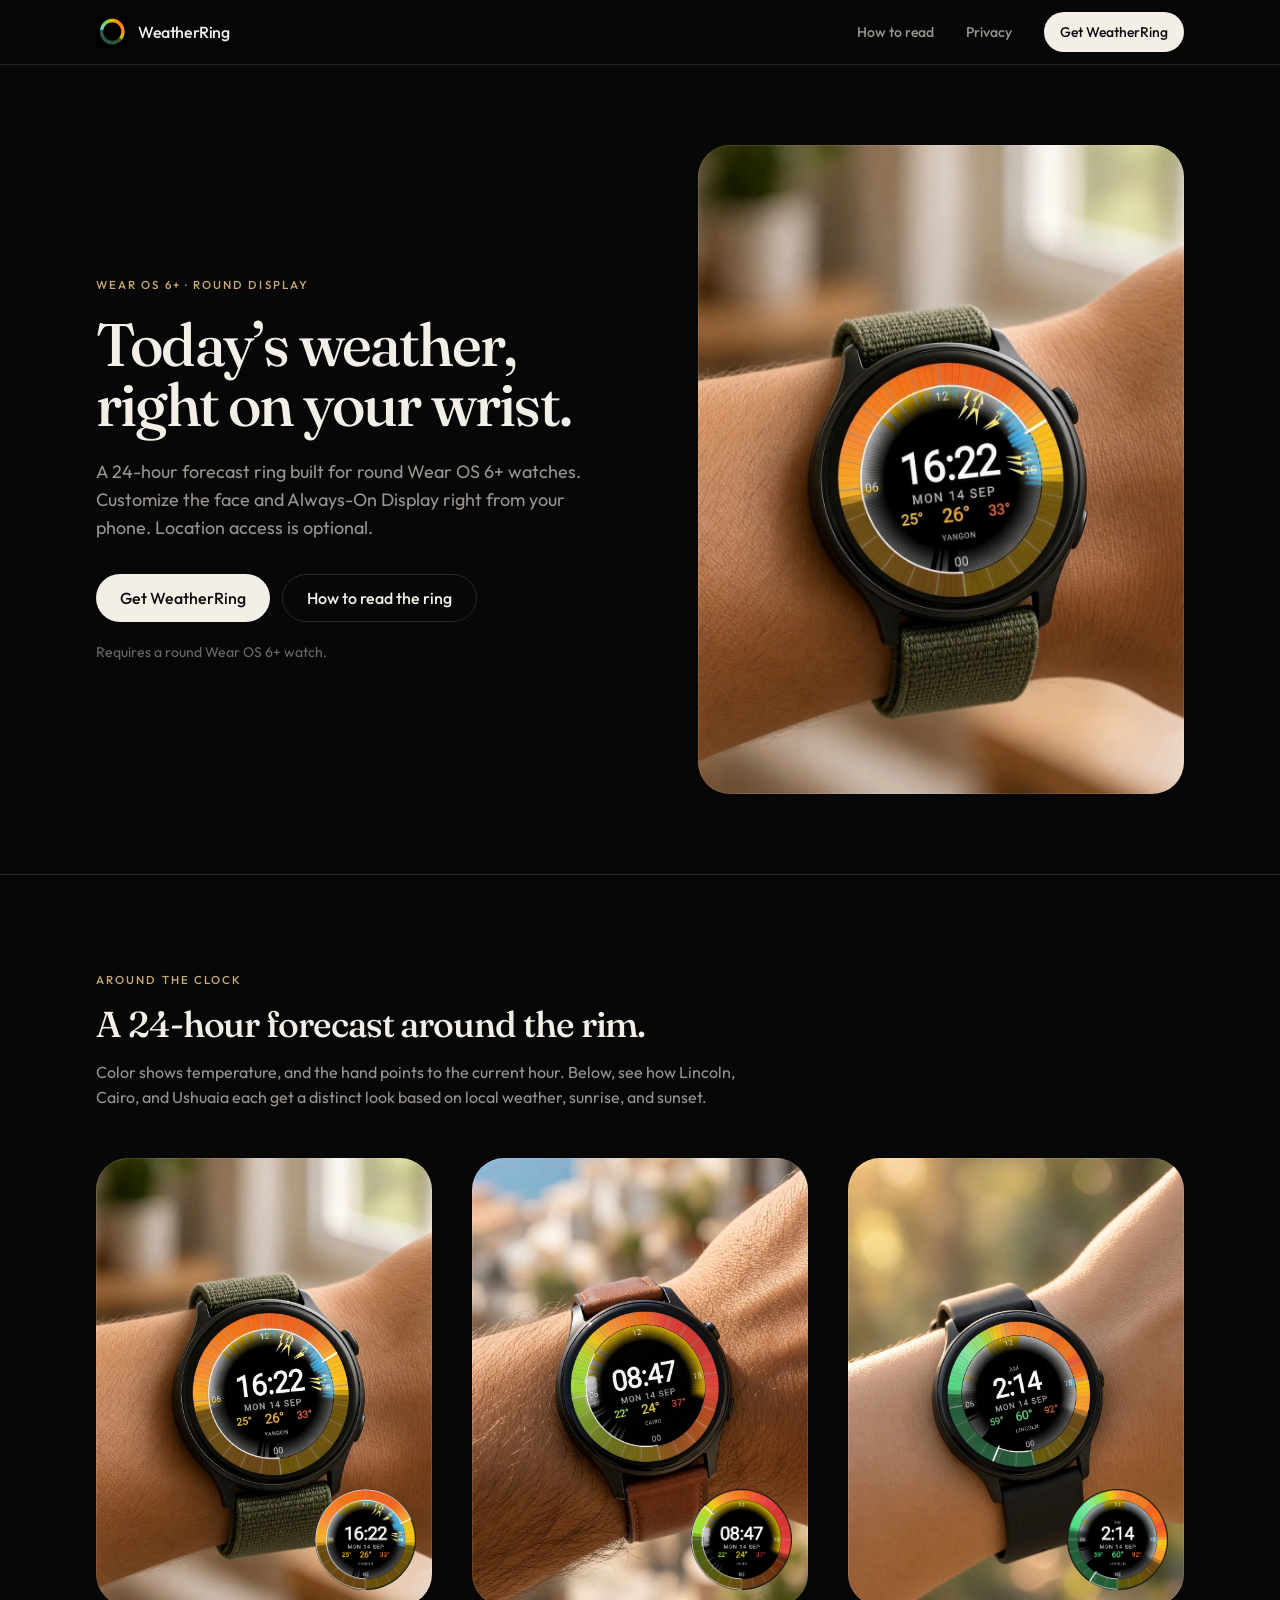
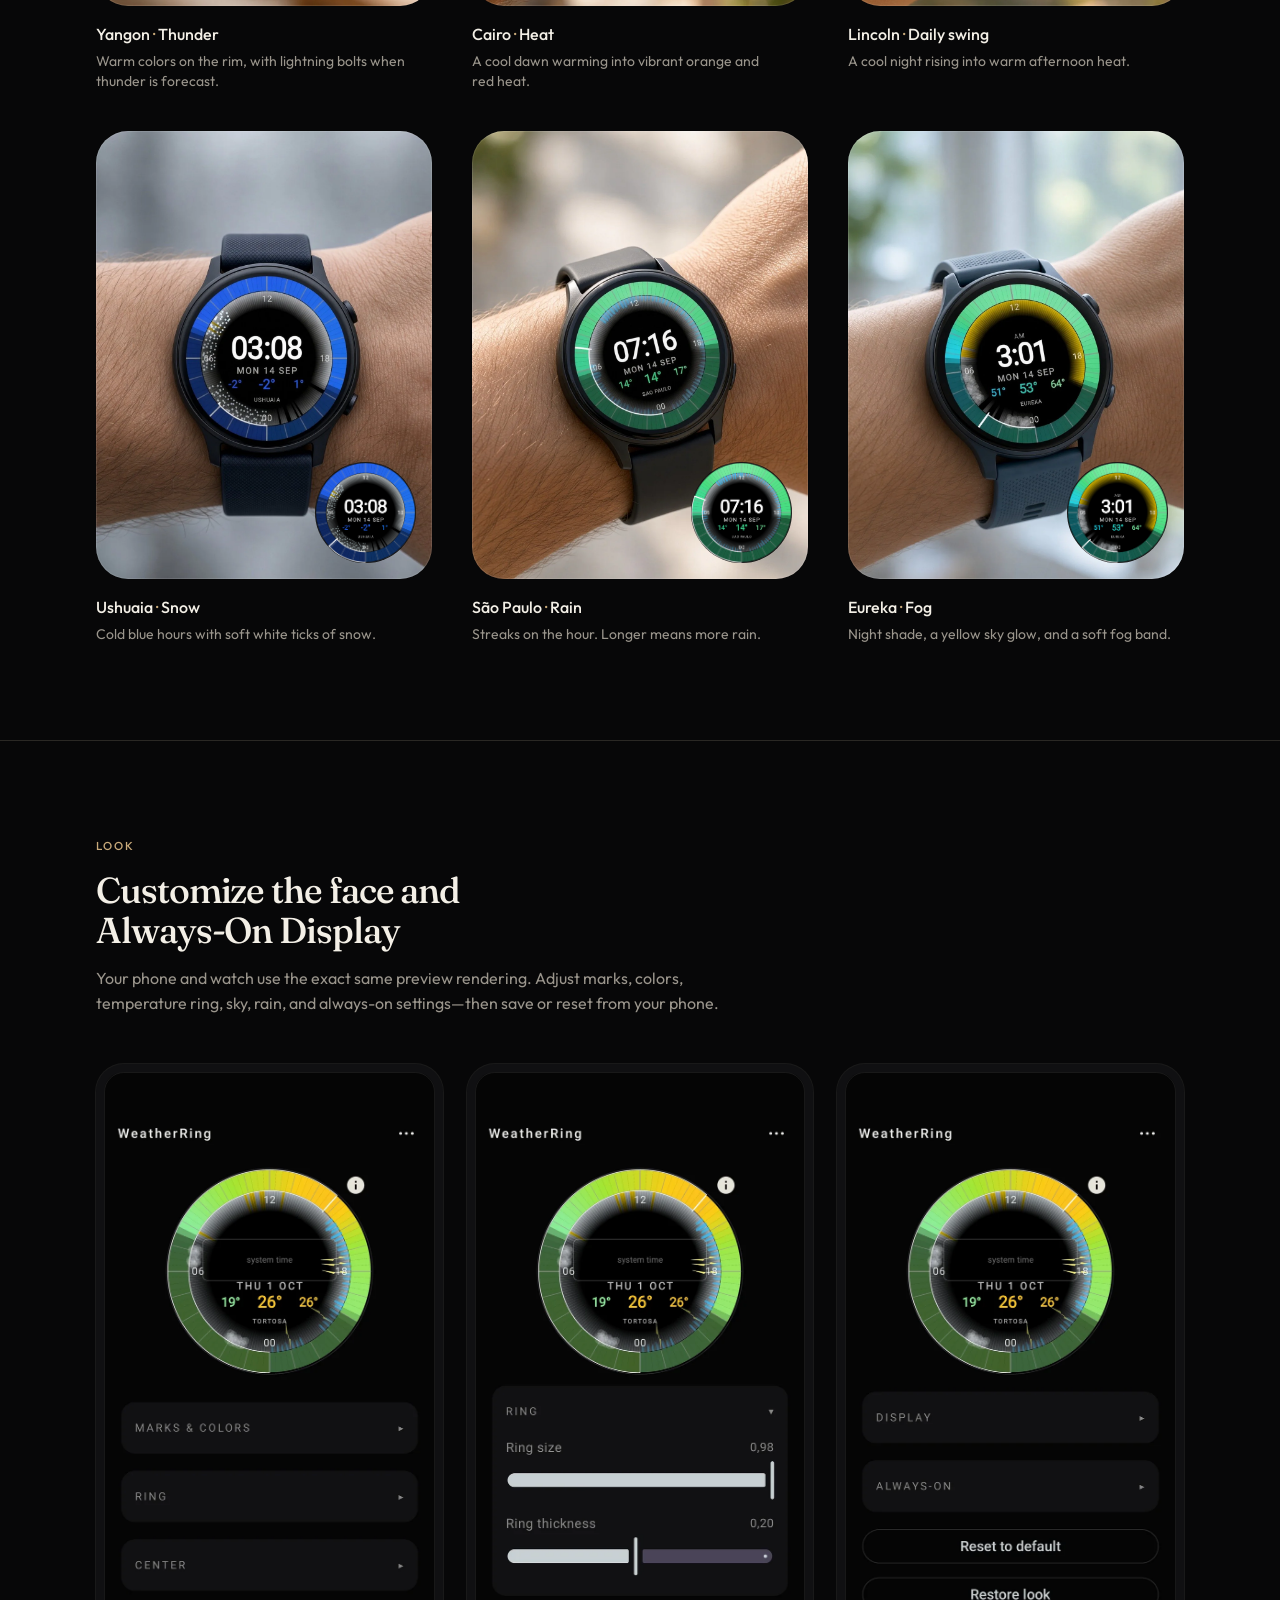
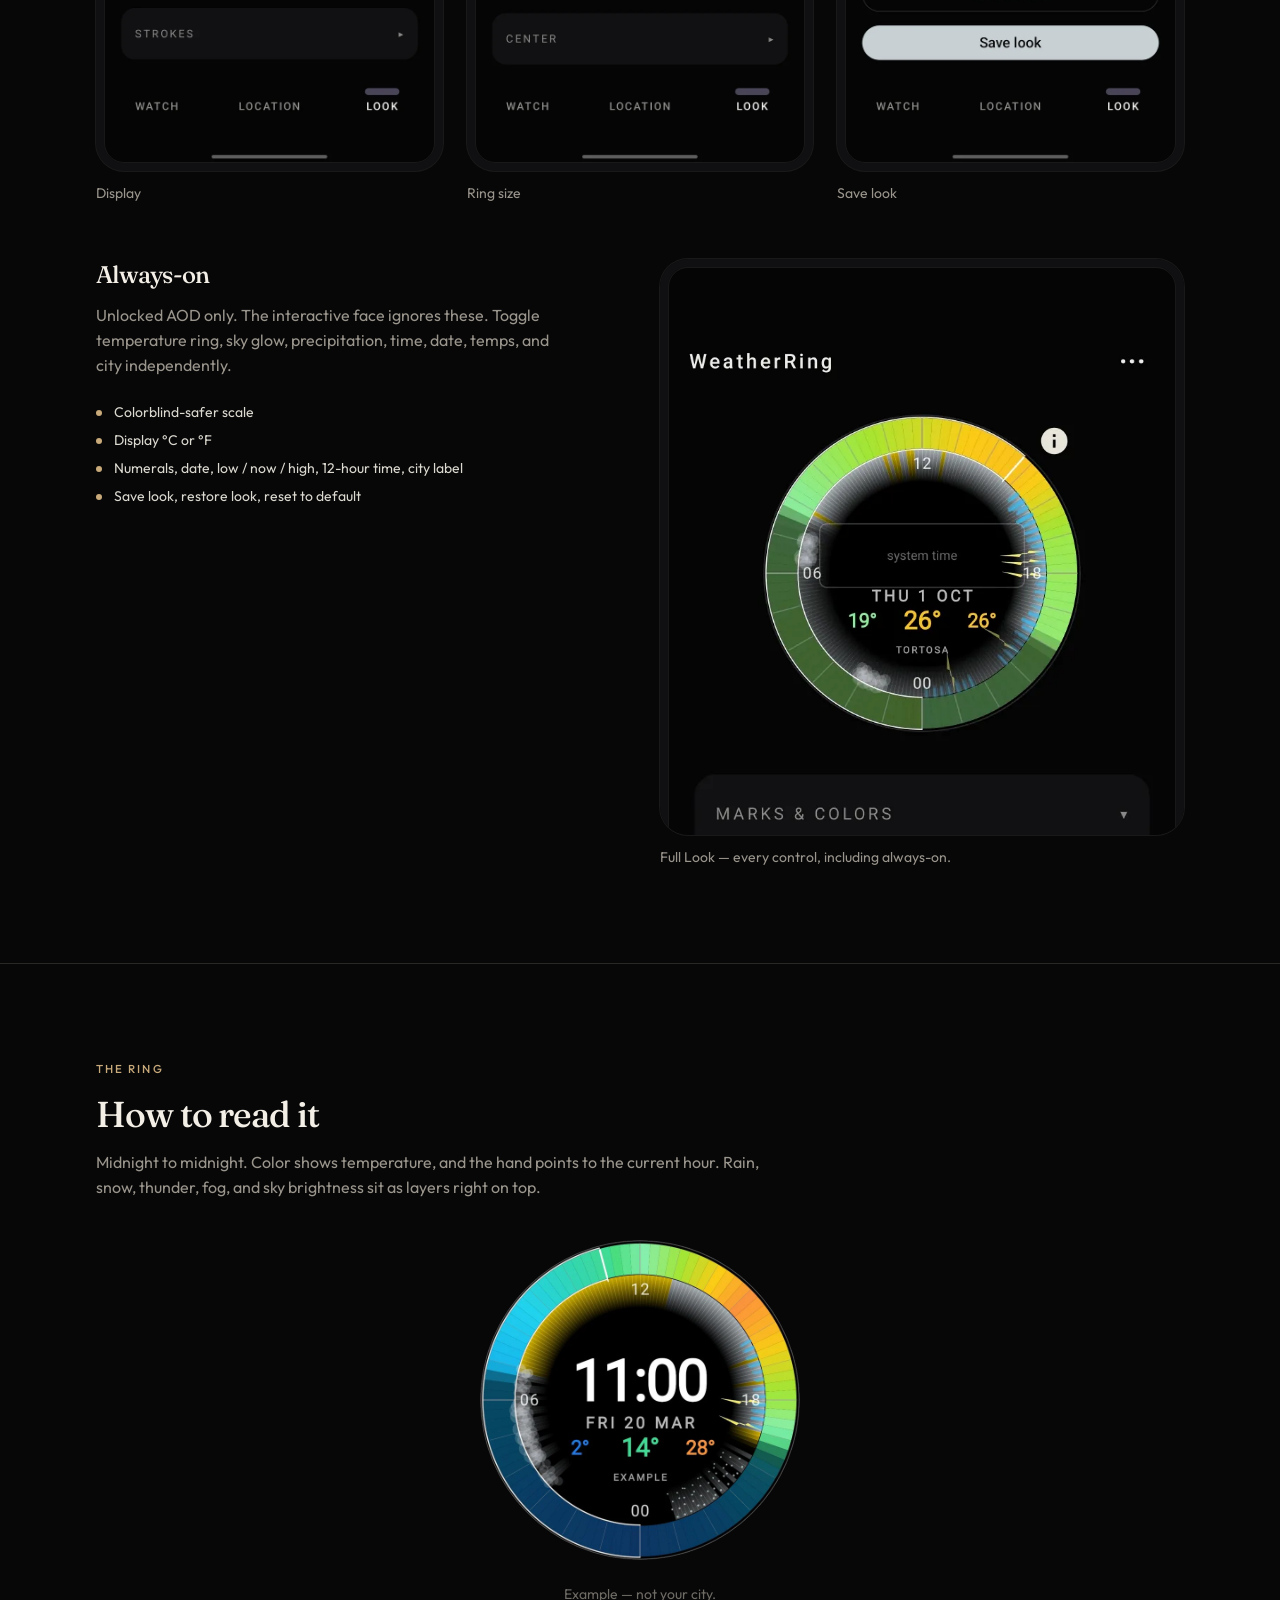
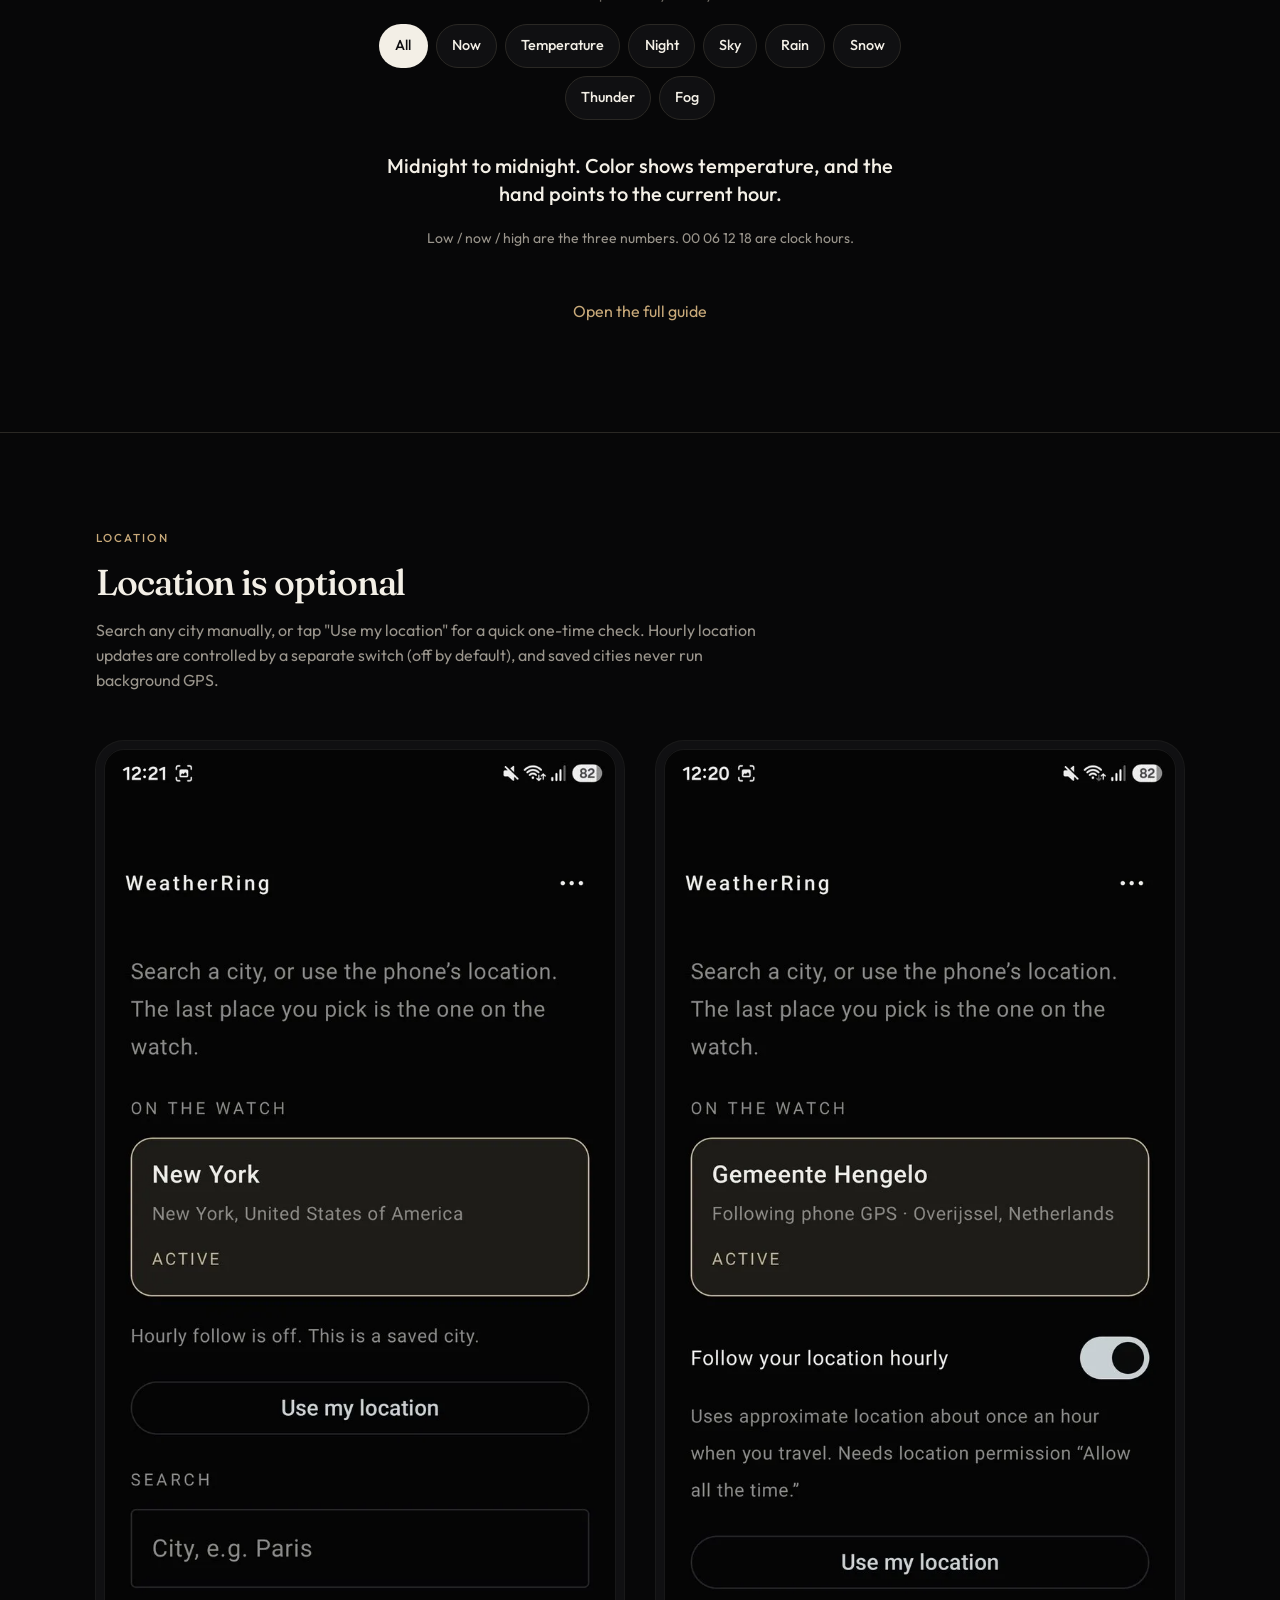
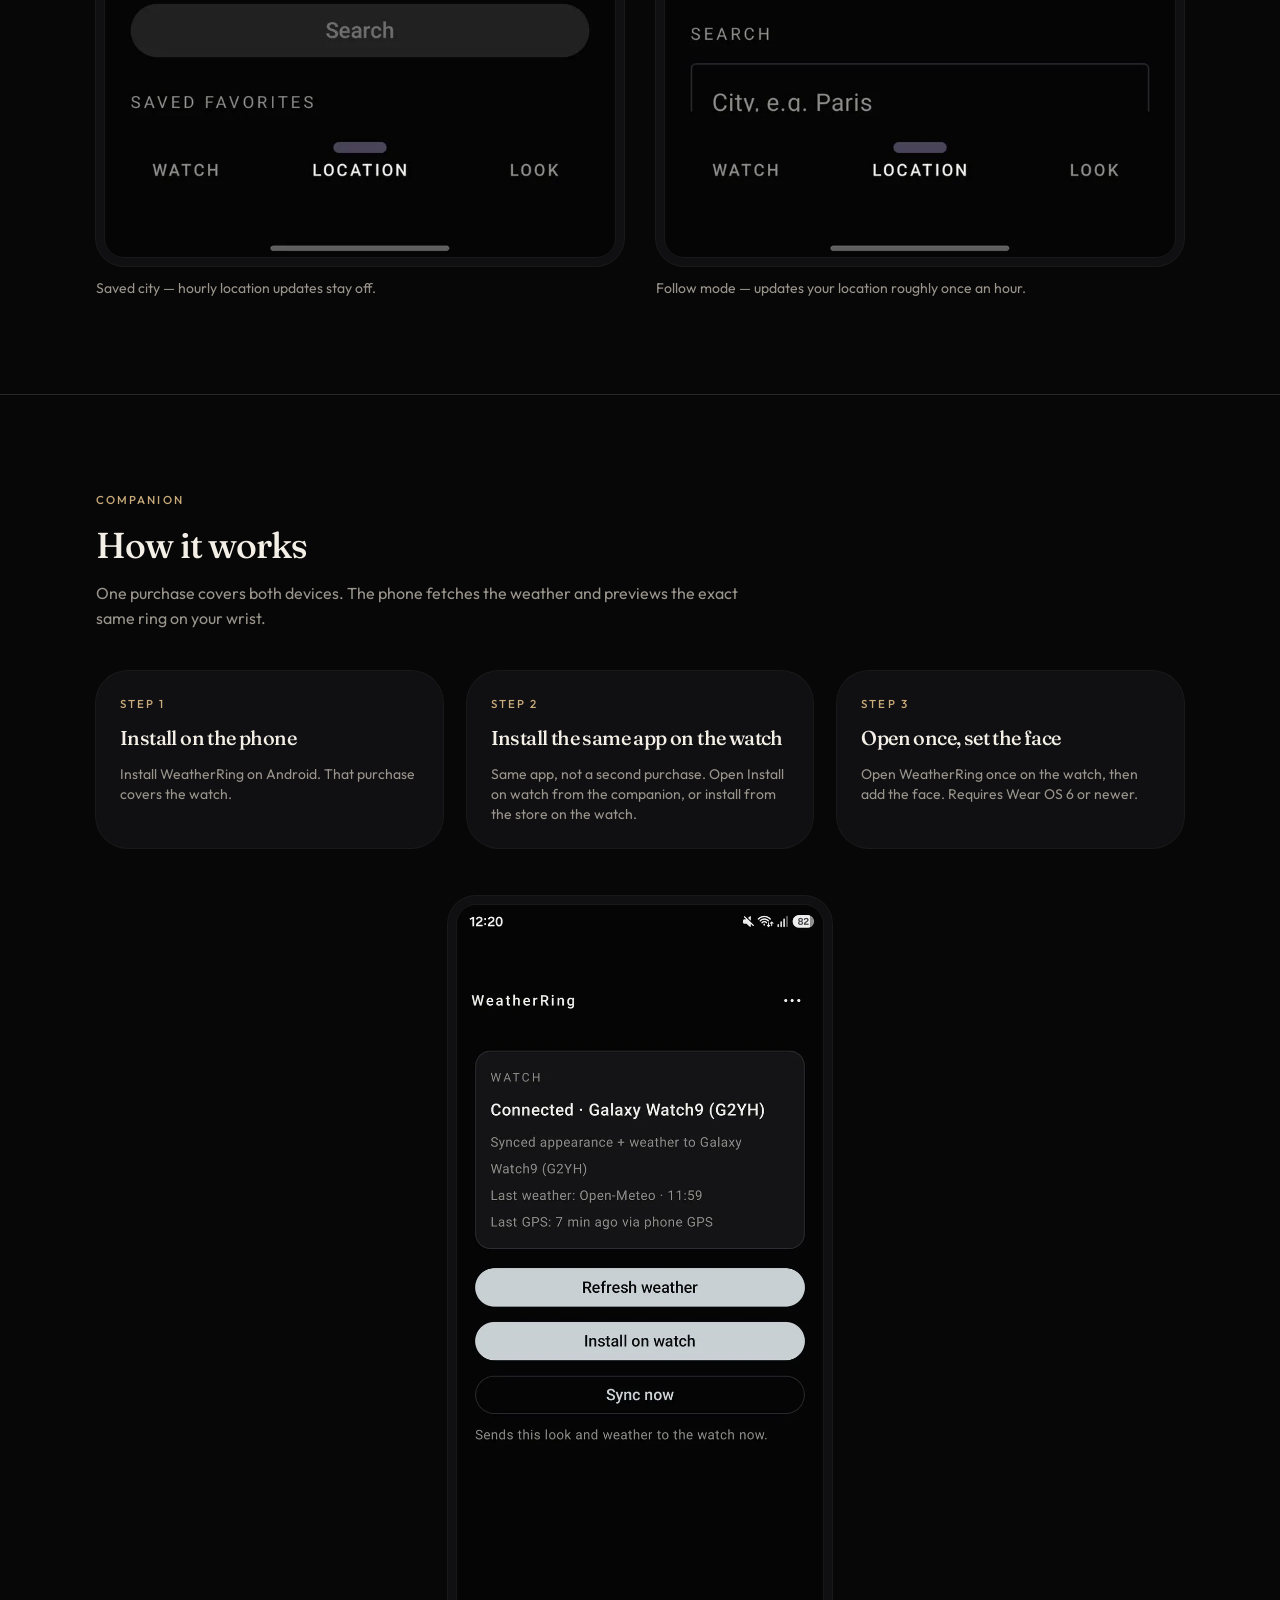
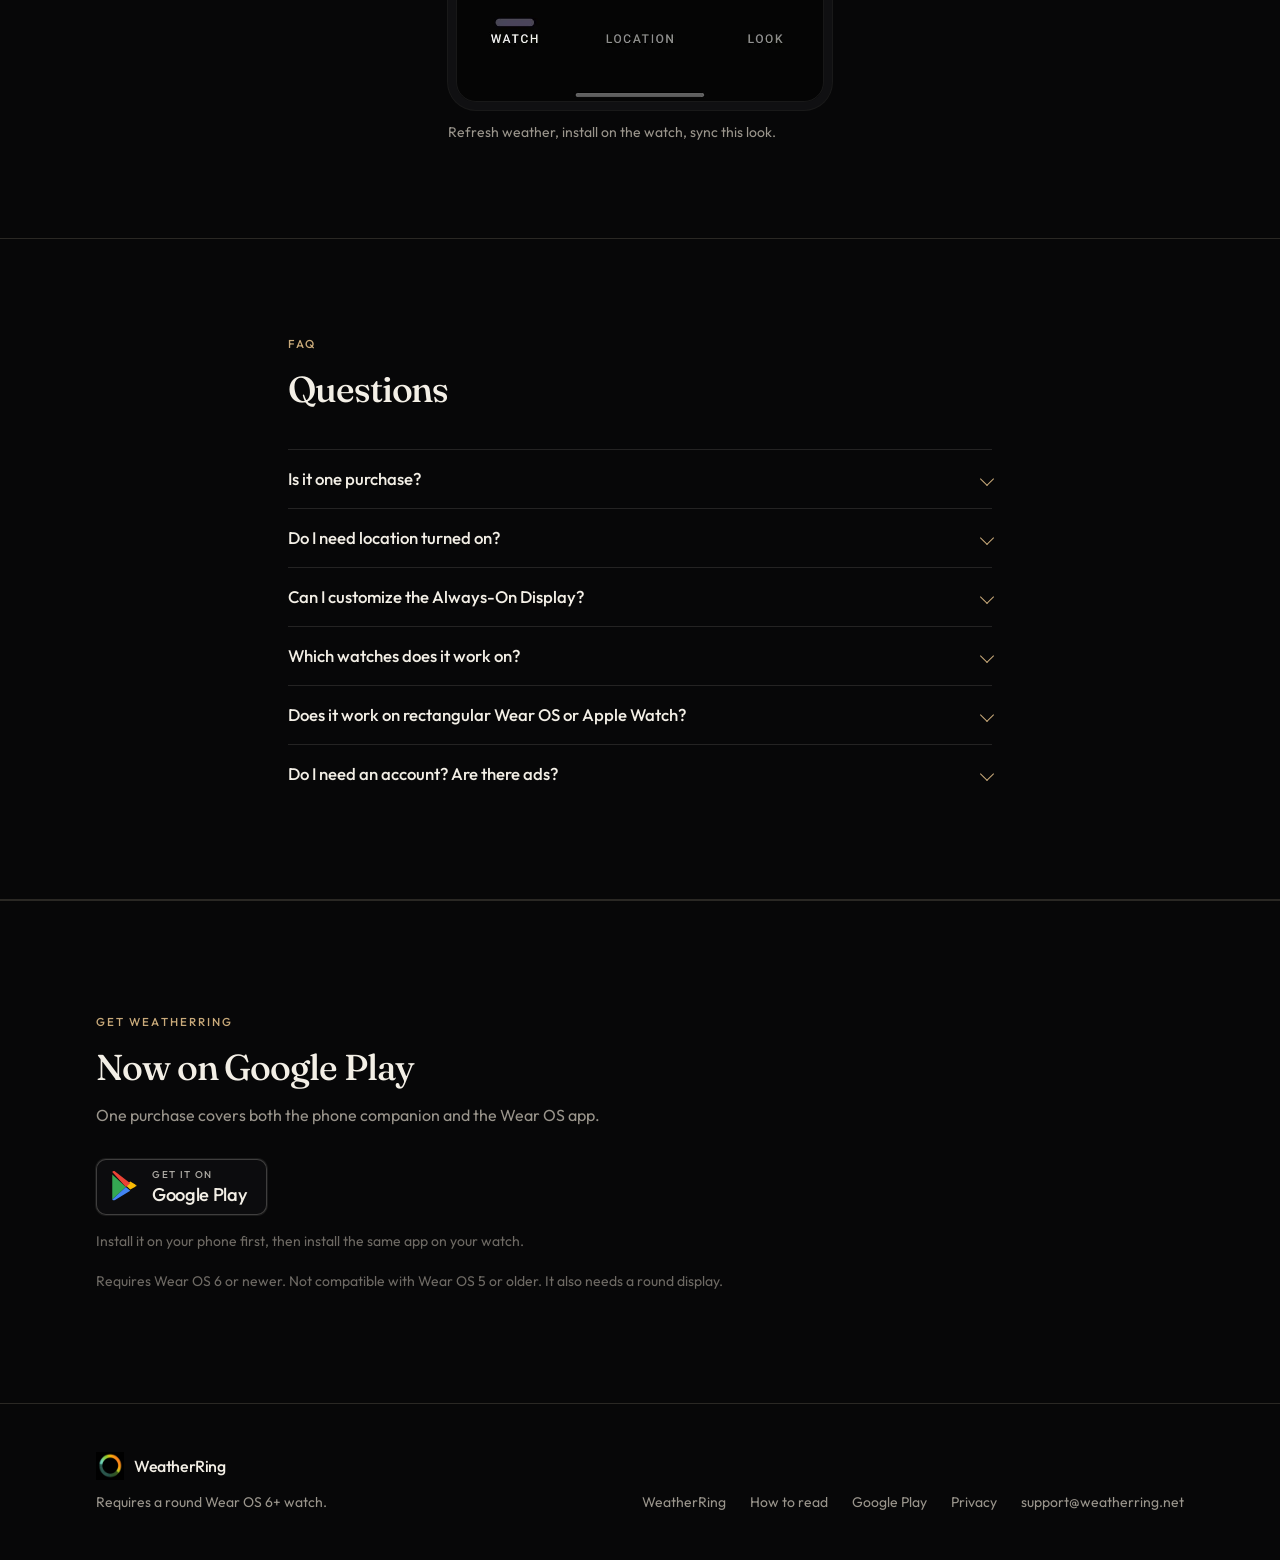
==== commit 5bce5cb0: "Use exact compatibility wording: Wear OS 6+, not Wear OS 5 or older Drop the example watch list and " ====
--- a/index.html
+++ b/index.html
@@ -26,9 +26,9 @@
   <link rel="icon" type="image/png" sizes="32x32" href="favicon-32.png">
   <link rel="apple-touch-icon" href="apple-touch-icon.png">
 <script type="application/ld+json">{"@context": "https://schema.org", "@type": "WebSite", "name": "WeatherRing", "url": "https://weatherring.net"}</script>
-<script type="application/ld+json">{"@context": "https://schema.org", "@type": "SoftwareApplication", "name": "WeatherRing", "applicationCategory": "LifestyleApplication", "operatingSystem": "Android, Wear OS 6 or newer", "softwareRequirements": "Wear OS 6 or newer on a watch with a round display. Android phone for the companion app.", "description": "A 24-hour forecast ring built for round Wear OS 6+ watches. Customize the face and Always-On Display right from your phone. Location access is optional.", "url": "https://weatherring.net", "image": "https://weatherring.net/og.jpg", "screenshot": "https://weatherring.net/images/read-all.jpg", "downloadUrl": "https://play.google.com/store/apps/details?id=com.climatedayring.phone", "installUrl": "https://play.google.com/store/apps/details?id=com.climatedayring.phone", "offers": {"@type": "Offer", "availability": "https://schema.org/InStock", "url": "https://play.google.com/store/apps/details?id=com.climatedayring.phone", "price": "1.99", "priceCurrency": "EUR"}, "author": {"@type": "Organization", "name": "WeatherRing", "email": "support@weatherring.net", "url": "https://weatherring.net"}}</script>
-<script type="application/ld+json">{"@context": "https://schema.org", "@type": "FAQPage", "mainEntity": [{"@type": "Question", "name": "Is it one purchase?", "acceptedAnswer": {"@type": "Answer", "text": "Yes. One purchase covers the phone companion and the Wear OS watch app. You still install twice: first on the phone, then the same app on the watch."}}, {"@type": "Question", "name": "Do I need location turned on?", "acceptedAnswer": {"@type": "Answer", "text": "No. You can search for any city manually. Tapping \"Use my location\" only checks your position once and won't turn on background tracking. Hourly location updates are disabled by default."}}, {"@type": "Question", "name": "Can I customize the Always-On Display?", "acceptedAnswer": {"@type": "Answer", "text": "Yes. In the Look tab, open the Always-On section. This lets you customize the dimmed face independently from the active watch face. Toggles: temperature ring, sky glow, rain, time, date, temps, city."}}, {"@type": "Question", "name": "Which watches does it work on?", "acceptedAnswer": {"@type": "Answer", "text": "The WeatherRing watch face requires Wear OS 6 or newer and a round display (for example Pixel Watch 3/4, Galaxy Watch 8, or watches updated to Wear OS 6). Support for Wear OS 5 watches is being worked on."}}, {"@type": "Question", "name": "Does it work on rectangular Wear OS or Apple Watch?", "acceptedAnswer": {"@type": "Answer", "text": "No. WeatherRing is for round Wear OS 6+ watches only. Not rectangular Wear OS. Not Apple Watch."}}, {"@type": "Question", "name": "Do I need an account? Are there ads?", "acceptedAnswer": {"@type": "Answer", "text": "No account. No ads. We do not sell data. Settings and the day’s forecast stay on the phone and watch."}}]}</script>
-<script type="application/ld+json">{"@context": "https://schema.org", "@type": "HowTo", "name": "How to install WeatherRing", "step": [{"@type": "HowToStep", "position": 1, "name": "Install on the phone", "text": "Install WeatherRing on Android. That purchase covers the watch."}, {"@type": "HowToStep", "position": 2, "name": "Install the same app on the watch", "text": "Same app, not a second purchase."}, {"@type": "HowToStep", "position": 3, "name": "Open once, set the face", "text": "Open WeatherRing once on the watch, then add the face. Needs Wear OS 6 or newer."}]}</script>
+<script type="application/ld+json">{"@context": "https://schema.org", "@type": "SoftwareApplication", "name": "WeatherRing", "applicationCategory": "LifestyleApplication", "operatingSystem": "Android, Wear OS 6 or newer", "softwareRequirements": "Requires Wear OS 6 or newer. Not compatible with Wear OS 5 or older. The watch needs a round display. Android phone for the companion app.", "description": "A 24-hour forecast ring built for round Wear OS 6+ watches. Customize the face and Always-On Display right from your phone. Location access is optional.", "url": "https://weatherring.net", "image": "https://weatherring.net/og.jpg", "screenshot": "https://weatherring.net/images/read-all.jpg", "downloadUrl": "https://play.google.com/store/apps/details?id=com.climatedayring.phone", "installUrl": "https://play.google.com/store/apps/details?id=com.climatedayring.phone", "offers": {"@type": "Offer", "availability": "https://schema.org/InStock", "url": "https://play.google.com/store/apps/details?id=com.climatedayring.phone", "price": "1.99", "priceCurrency": "EUR"}, "author": {"@type": "Organization", "name": "WeatherRing", "email": "support@weatherring.net", "url": "https://weatherring.net"}}</script>
+<script type="application/ld+json">{"@context": "https://schema.org", "@type": "FAQPage", "mainEntity": [{"@type": "Question", "name": "Is it one purchase?", "acceptedAnswer": {"@type": "Answer", "text": "Yes. One purchase covers the phone companion and the Wear OS watch app. You still install twice: first on the phone, then the same app on the watch."}}, {"@type": "Question", "name": "Do I need location turned on?", "acceptedAnswer": {"@type": "Answer", "text": "No. You can search for any city manually. Tapping \"Use my location\" only checks your position once and won't turn on background tracking. Hourly location updates are disabled by default."}}, {"@type": "Question", "name": "Can I customize the Always-On Display?", "acceptedAnswer": {"@type": "Answer", "text": "Yes. In the Look tab, open the Always-On section. This lets you customize the dimmed face independently from the active watch face. Toggles: temperature ring, sky glow, rain, time, date, temps, city."}}, {"@type": "Question", "name": "Which watches does it work on?", "acceptedAnswer": {"@type": "Answer", "text": "Requires Wear OS 6 or newer. Not compatible with Wear OS 5 or older. It also needs a round display."}}, {"@type": "Question", "name": "Does it work on rectangular Wear OS or Apple Watch?", "acceptedAnswer": {"@type": "Answer", "text": "No. WeatherRing is for round Wear OS 6+ watches only. Not rectangular Wear OS. Not Apple Watch."}}, {"@type": "Question", "name": "Do I need an account? Are there ads?", "acceptedAnswer": {"@type": "Answer", "text": "No account. No ads. We do not sell data. Settings and the day’s forecast stay on the phone and watch."}}]}</script>
+<script type="application/ld+json">{"@context": "https://schema.org", "@type": "HowTo", "name": "How to install WeatherRing", "step": [{"@type": "HowToStep", "position": 1, "name": "Install on the phone", "text": "Install WeatherRing on Android. That purchase covers the watch."}, {"@type": "HowToStep", "position": 2, "name": "Install the same app on the watch", "text": "Same app, not a second purchase."}, {"@type": "HowToStep", "position": 3, "name": "Open once, set the face", "text": "Open WeatherRing once on the watch, then add the face. Requires Wear OS 6 or newer."}]}</script>
 </head>
 <body class="bg-bg text-fg">
   <a href="#content" class="sr-only focus:not-sr-only focus:absolute focus:left-4 focus:top-4 focus:z-50 focus:rounded-full focus:bg-cream focus:px-4 focus:py-2 focus:text-ink">Skip to content</a>
@@ -255,7 +255,7 @@
         <ol class="mt-10 grid gap-6 md:grid-cols-3">
           <li class="rounded-2xl bg-bg-elevated p-6 shadow-[var(--shadow-border)]"><p class="kicker">Step 1</p><h3 class="mt-3 font-display text-xl text-fg">Install on the phone</h3><p class="mt-3 text-sm text-muted">Install WeatherRing on Android. That purchase covers the watch.</p></li>
           <li class="rounded-2xl bg-bg-elevated p-6 shadow-[var(--shadow-border)]"><p class="kicker">Step 2</p><h3 class="mt-3 font-display text-xl text-fg">Install the same app on the watch</h3><p class="mt-3 text-sm text-muted">Same app, not a second purchase. Open Install on watch from the companion, or install from the store on the watch.</p></li>
-          <li class="rounded-2xl bg-bg-elevated p-6 shadow-[var(--shadow-border)]"><p class="kicker">Step 3</p><h3 class="mt-3 font-display text-xl text-fg">Open once, set the face</h3><p class="mt-3 text-sm text-muted">Open WeatherRing once on the watch, then add the face. Needs Wear OS 6 or newer.</p></li>
+          <li class="rounded-2xl bg-bg-elevated p-6 shadow-[var(--shadow-border)]"><p class="kicker">Step 3</p><h3 class="mt-3 font-display text-xl text-fg">Open once, set the face</h3><p class="mt-3 text-sm text-muted">Open WeatherRing once on the watch, then add the face. Requires Wear OS 6 or newer.</p></li>
         </ol>
         <figure class="mx-auto mt-12 max-w-sm">
           <div class="phone-frame"><picture><source type="image/webp" srcset="images/phone-watch.webp"><img src="images/phone-watch.jpg" alt="WeatherRing companion Watch tab: connected Galaxy Watch, refresh weather, install on watch, sync now" width="720" height="1560" loading="lazy" decoding="async"></picture></div>
@@ -268,7 +268,7 @@
       <div class="mx-auto max-w-3xl px-5 py-16 sm:px-8 sm:py-24">
         <p class="kicker">FAQ</p>
         <h2 class="mt-4 font-display text-3xl text-fg sm:text-4xl">Questions</h2>
-        <div class="mt-10"><details class="faq-item"><summary>Is it one purchase?</summary><p class="pb-5 text-muted">Yes. One purchase covers the phone companion and the Wear OS watch app. You still install twice: first on the phone, then the same app on the watch.</p></details><details class="faq-item"><summary>Do I need location turned on?</summary><p class="pb-5 text-muted">No. You can search for any city manually. Tapping "Use my location" only checks your position once and won't turn on background tracking. Hourly location updates are disabled by default.</p></details><details class="faq-item"><summary>Can I customize the Always-On Display?</summary><p class="pb-5 text-muted">Yes. In the Look tab, open the Always-On section. This lets you customize the dimmed face independently from the active watch face. Toggles: temperature ring, sky glow, rain, time, date, temps, city.</p></details><details class="faq-item"><summary>Which watches does it work on?</summary><p class="pb-5 text-muted">The WeatherRing watch face requires Wear OS 6 or newer and a round display (for example Pixel Watch 3/4, Galaxy Watch 8, or watches updated to Wear OS 6). Support for Wear OS 5 watches is being worked on.</p></details><details class="faq-item"><summary>Does it work on rectangular Wear OS or Apple Watch?</summary><p class="pb-5 text-muted">No. WeatherRing is for round Wear OS 6+ watches only. Not rectangular Wear OS. Not Apple Watch.</p></details><details class="faq-item"><summary>Do I need an account? Are there ads?</summary><p class="pb-5 text-muted">No account. No ads. We do not sell data. Settings and the day’s forecast stay on the phone and watch.</p></details></div>
+        <div class="mt-10"><details class="faq-item"><summary>Is it one purchase?</summary><p class="pb-5 text-muted">Yes. One purchase covers the phone companion and the Wear OS watch app. You still install twice: first on the phone, then the same app on the watch.</p></details><details class="faq-item"><summary>Do I need location turned on?</summary><p class="pb-5 text-muted">No. You can search for any city manually. Tapping "Use my location" only checks your position once and won't turn on background tracking. Hourly location updates are disabled by default.</p></details><details class="faq-item"><summary>Can I customize the Always-On Display?</summary><p class="pb-5 text-muted">Yes. In the Look tab, open the Always-On section. This lets you customize the dimmed face independently from the active watch face. Toggles: temperature ring, sky glow, rain, time, date, temps, city.</p></details><details class="faq-item"><summary>Which watches does it work on?</summary><p class="pb-5 text-muted">Requires Wear OS 6 or newer. Not compatible with Wear OS 5 or older. It also needs a round display.</p></details><details class="faq-item"><summary>Does it work on rectangular Wear OS or Apple Watch?</summary><p class="pb-5 text-muted">No. WeatherRing is for round Wear OS 6+ watches only. Not rectangular Wear OS. Not Apple Watch.</p></details><details class="faq-item"><summary>Do I need an account? Are there ads?</summary><p class="pb-5 text-muted">No account. No ads. We do not sell data. Settings and the day’s forecast stay on the phone and watch.</p></details></div>
       </div>
     </section>
 
@@ -294,7 +294,7 @@
               <p class="mt-4 max-w-md text-sm text-subtle">Install it on your phone first, then install the same app on your watch.</p>
             </div>
         </div>
-        <p class="mt-5 text-sm text-subtle">Requires a round watch on Wear OS 6 or newer. Support for Wear OS 5 watches is being worked on.</p>
+        <p class="mt-5 text-sm text-subtle">Requires Wear OS 6 or newer. Not compatible with Wear OS 5 or older. It also needs a round display.</p>
       </div>
     </section>
 
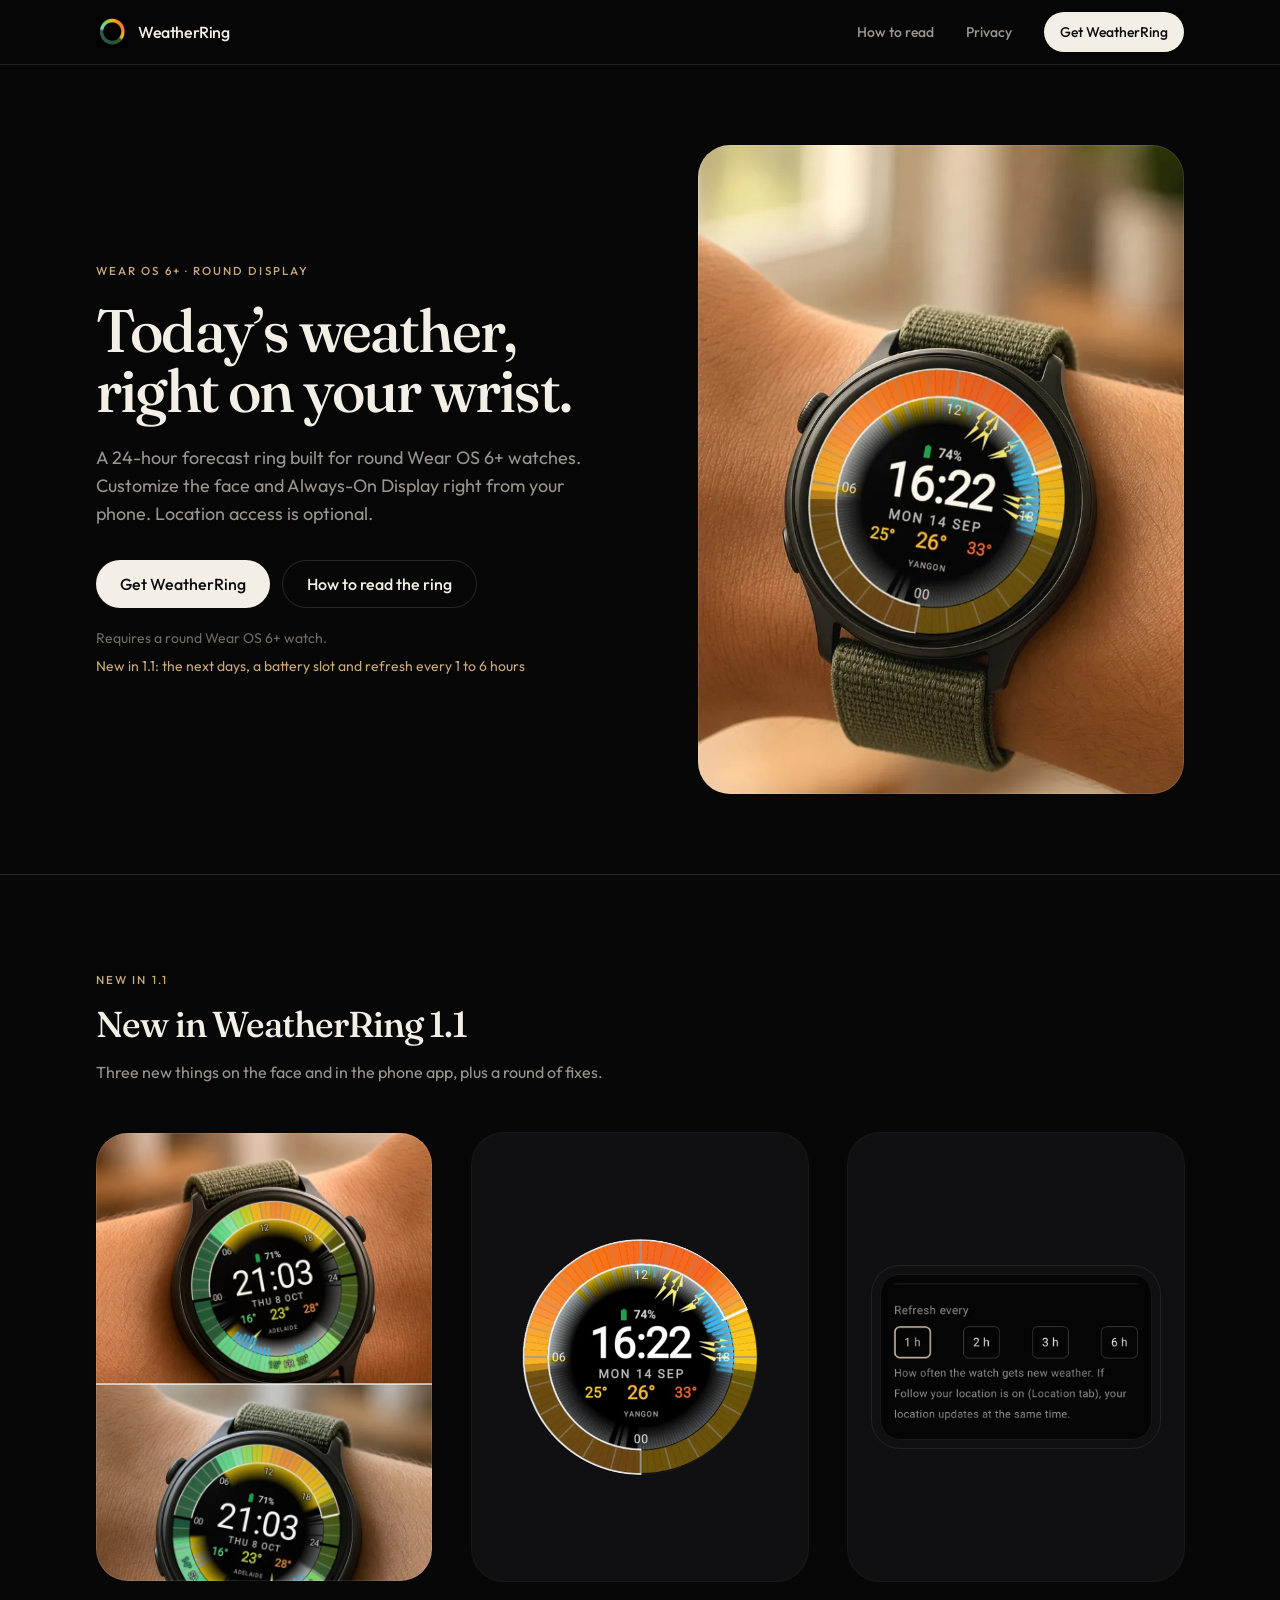
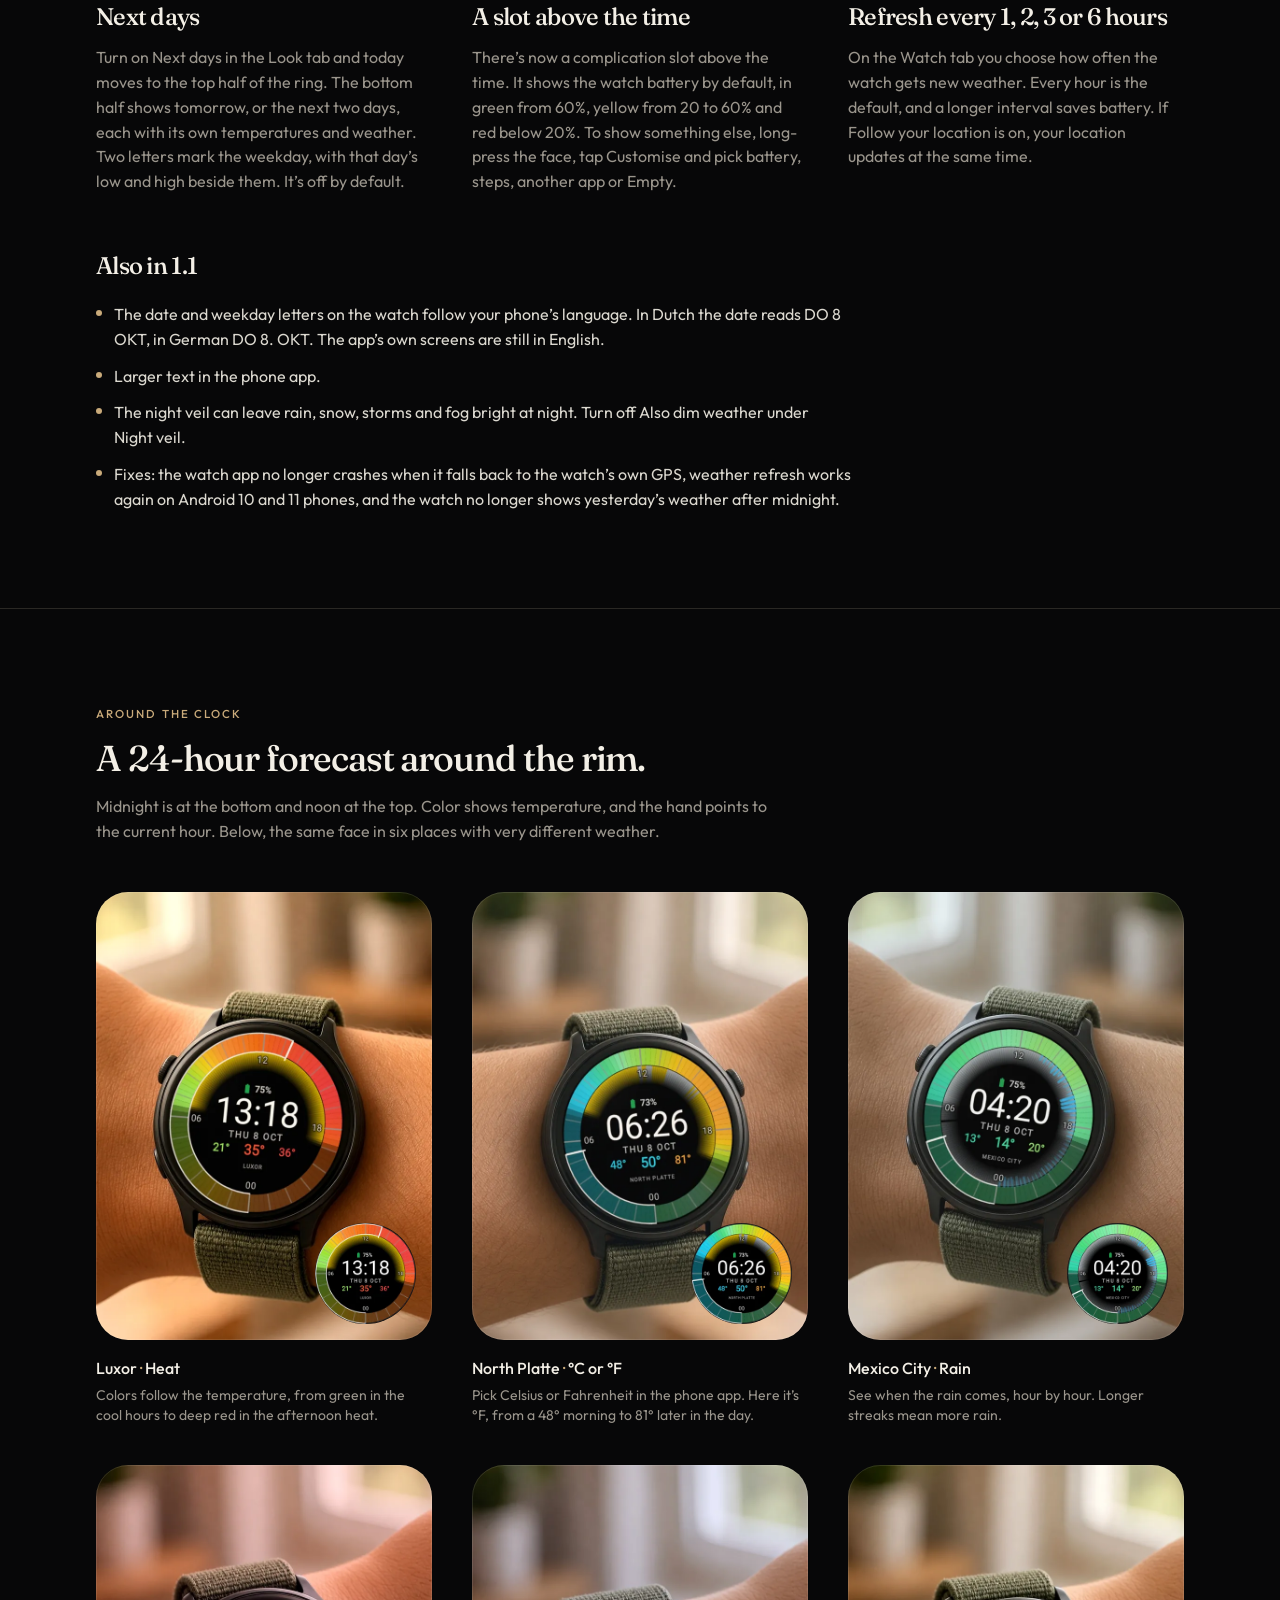
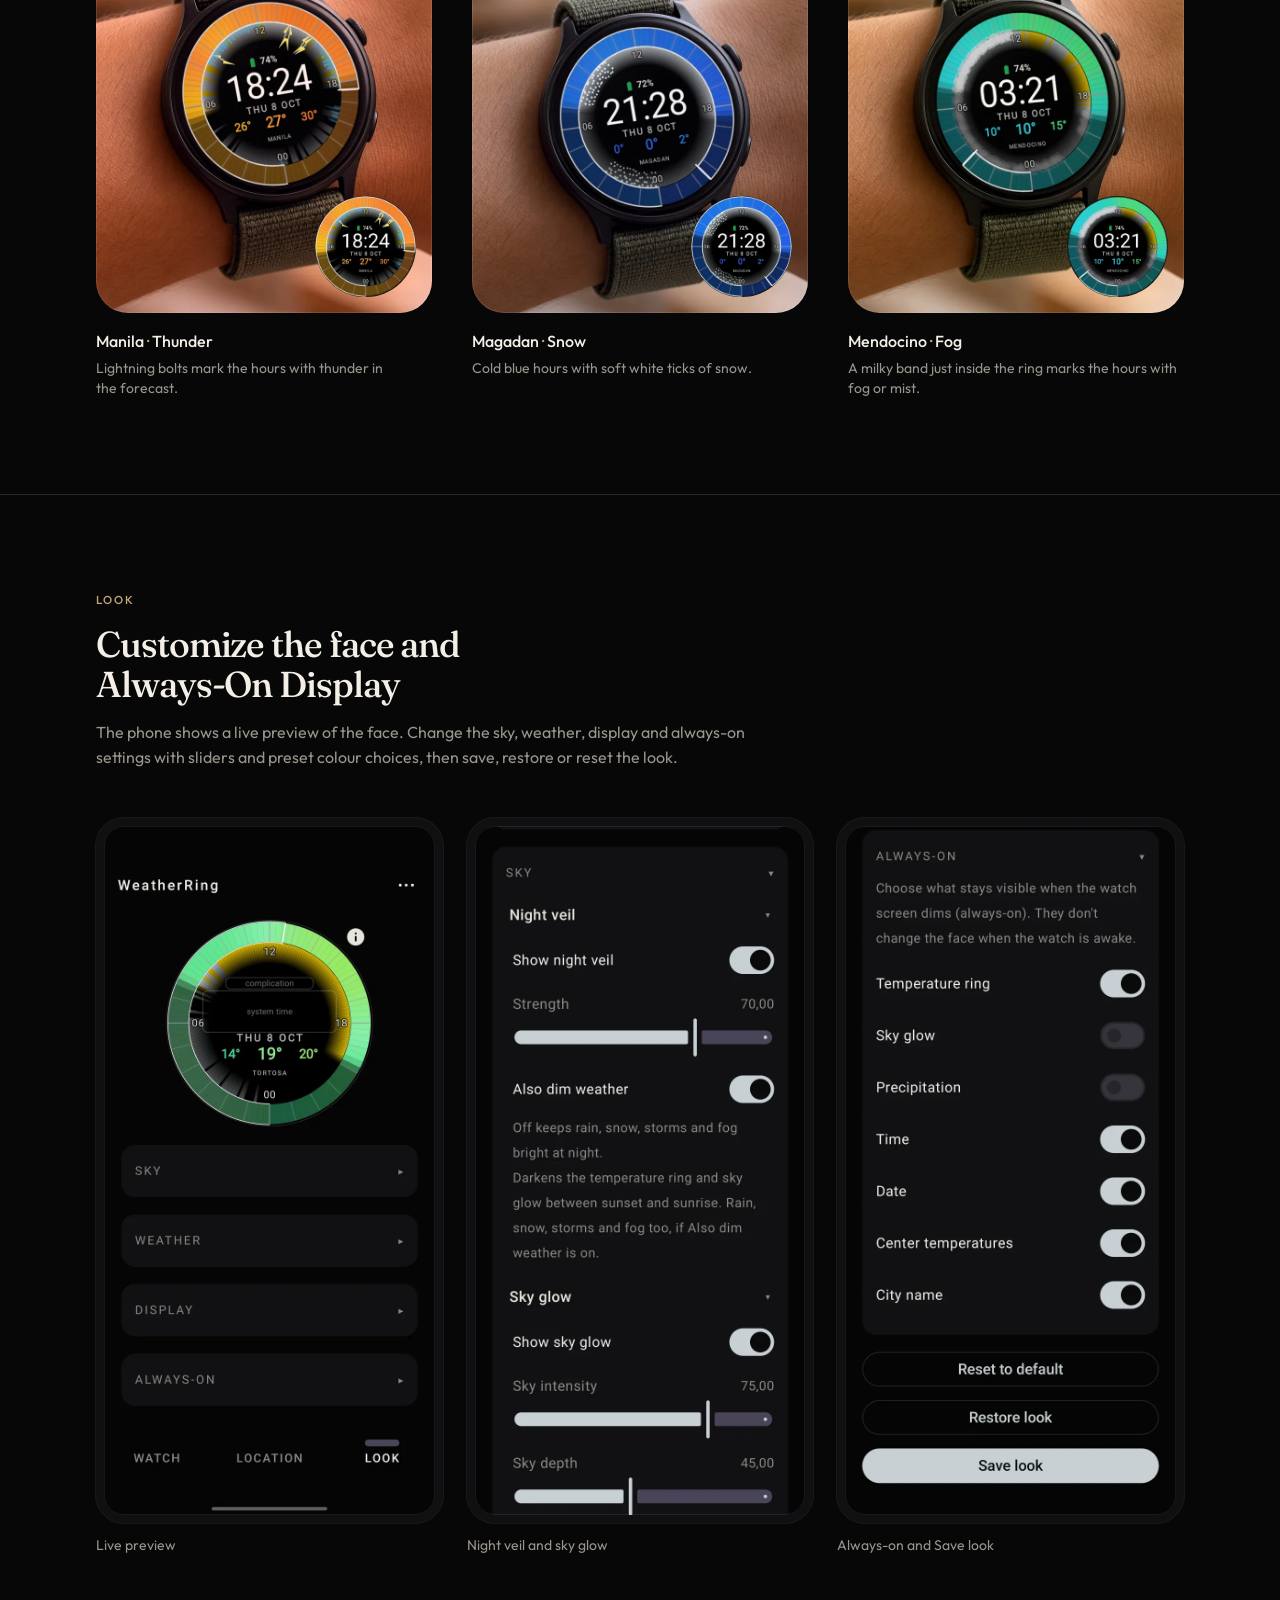
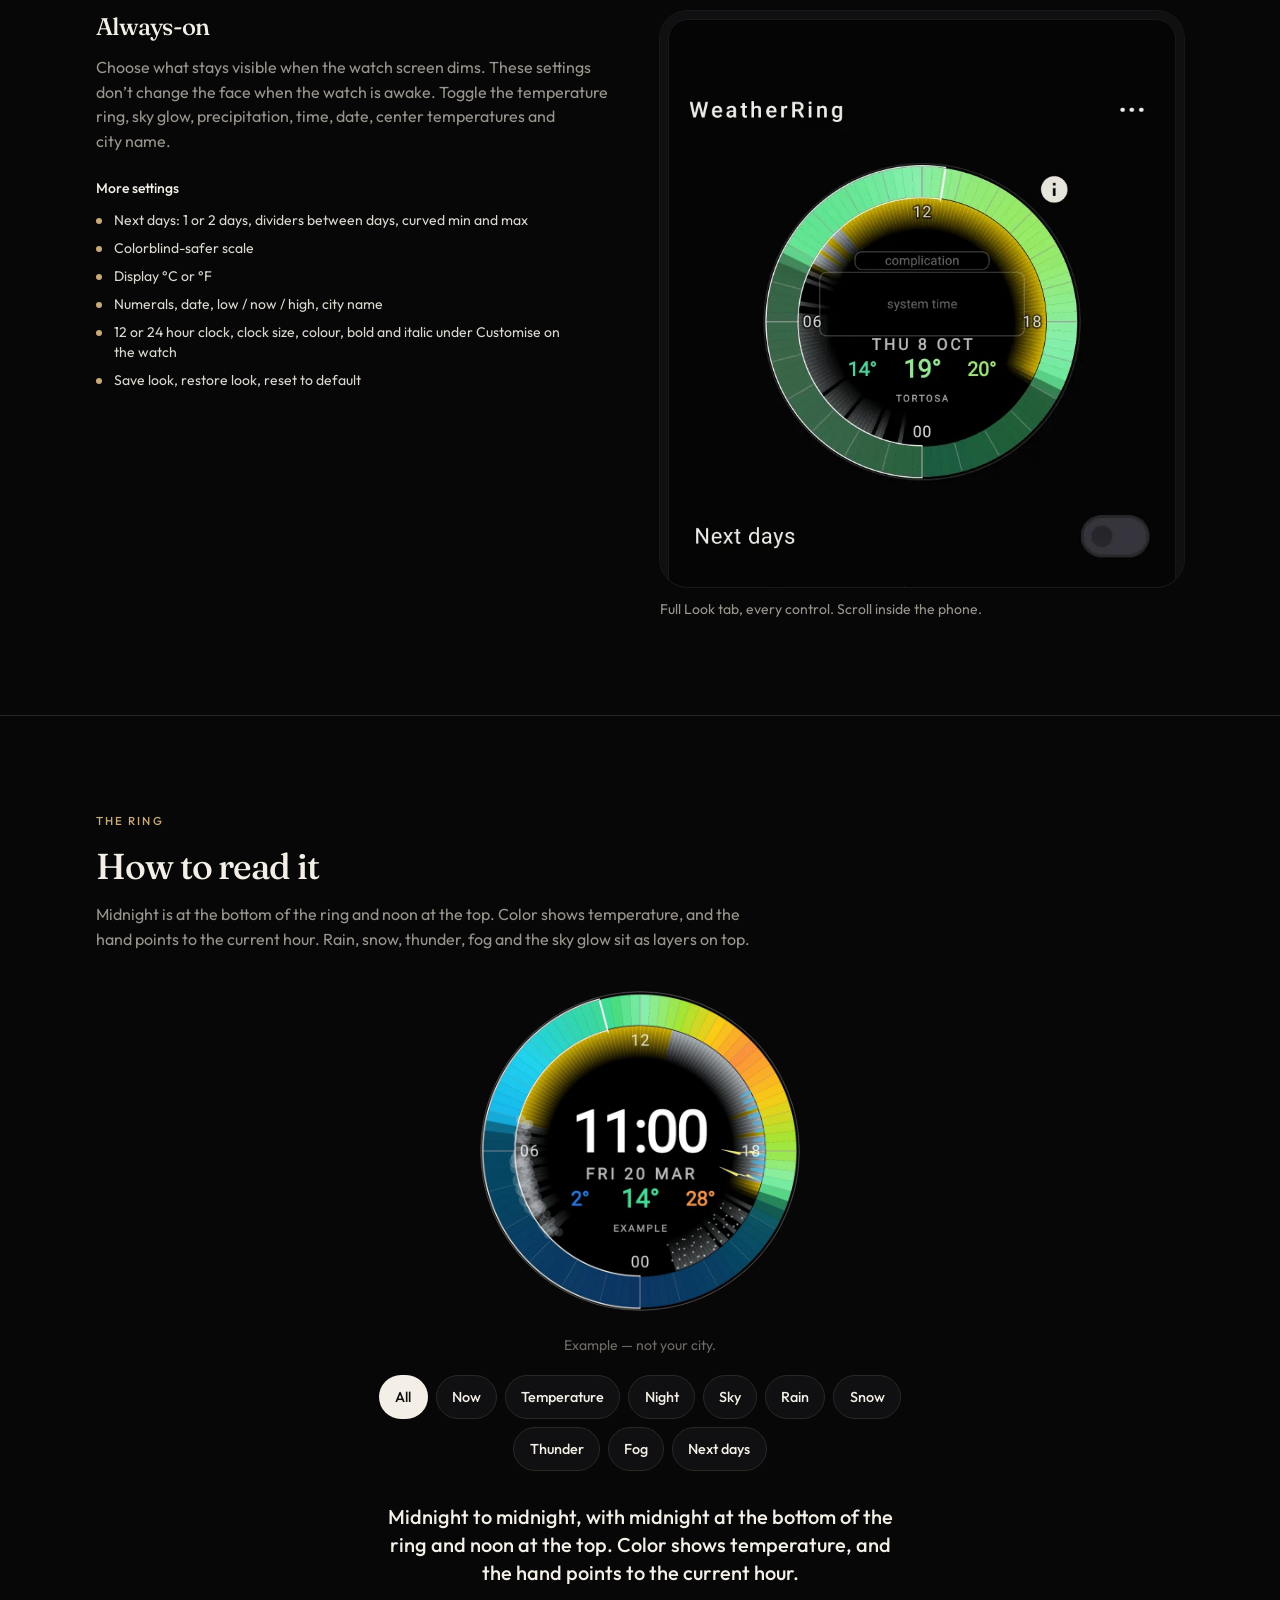
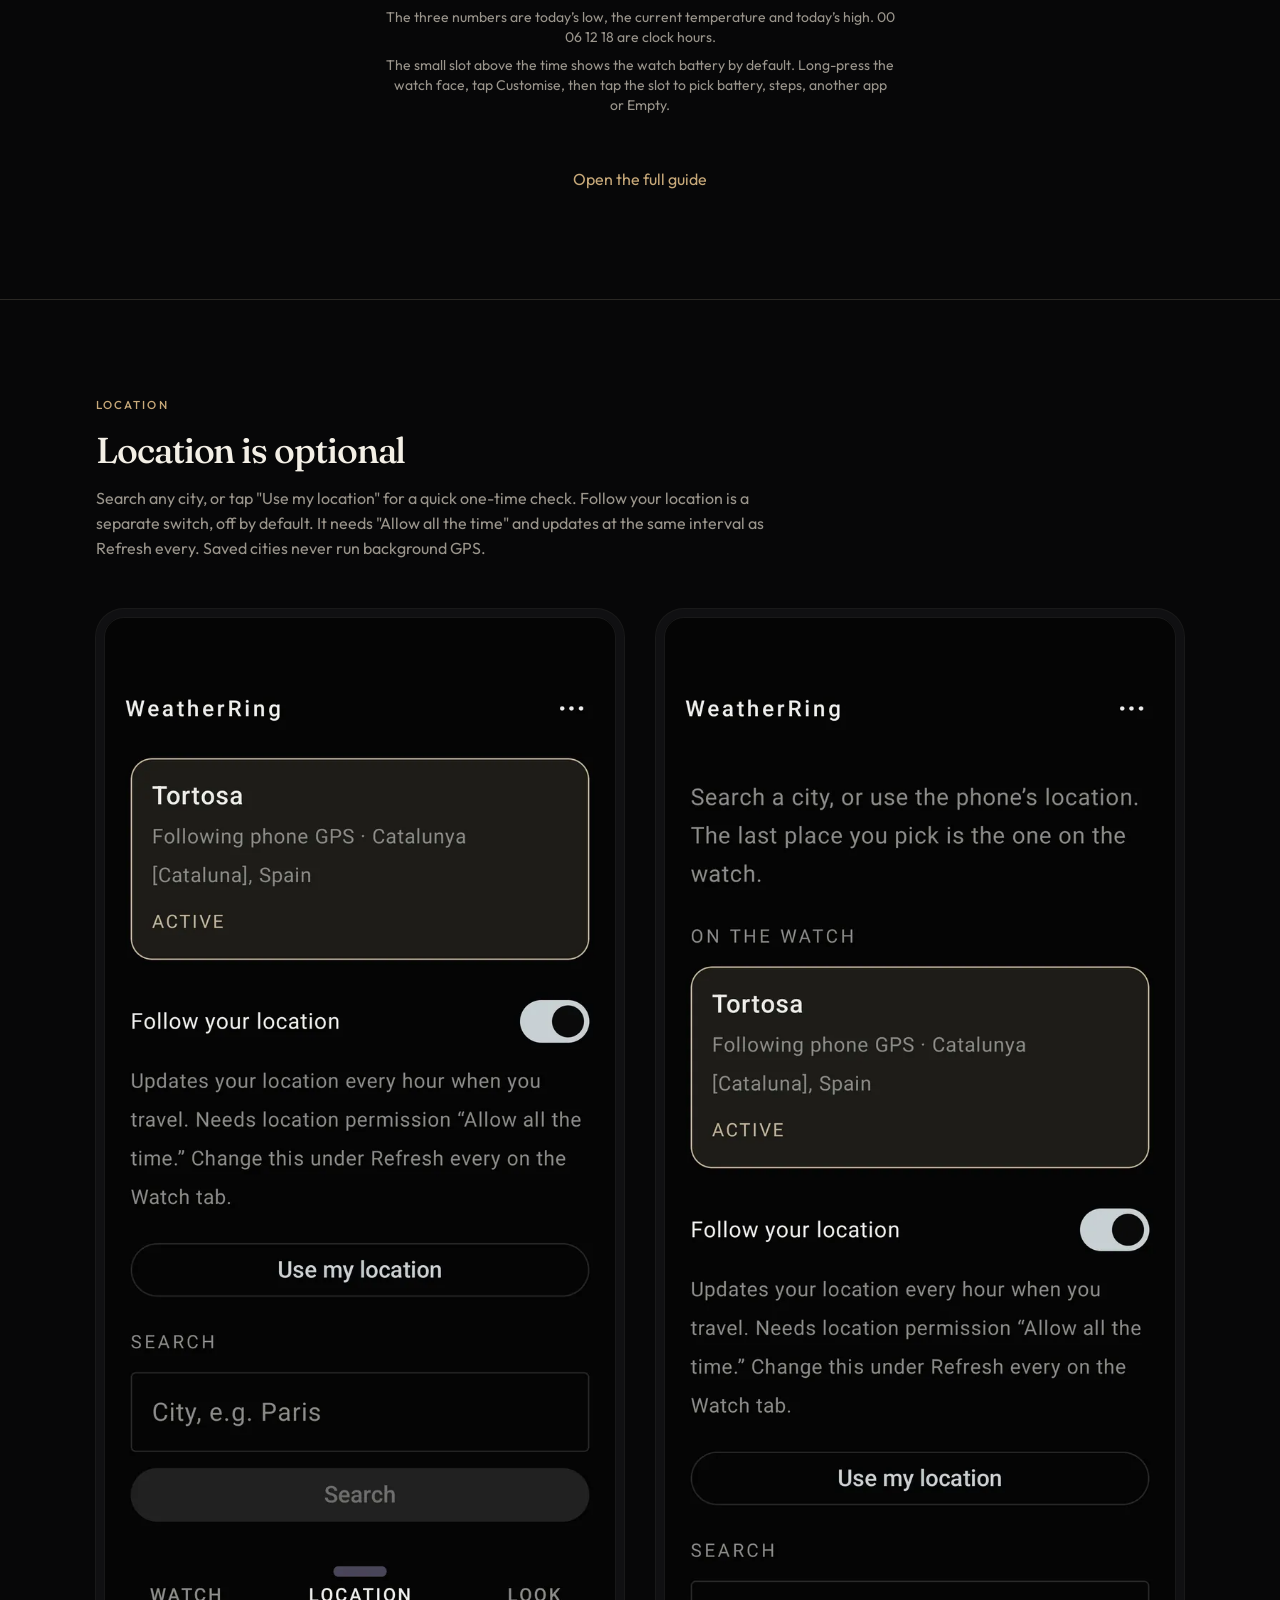
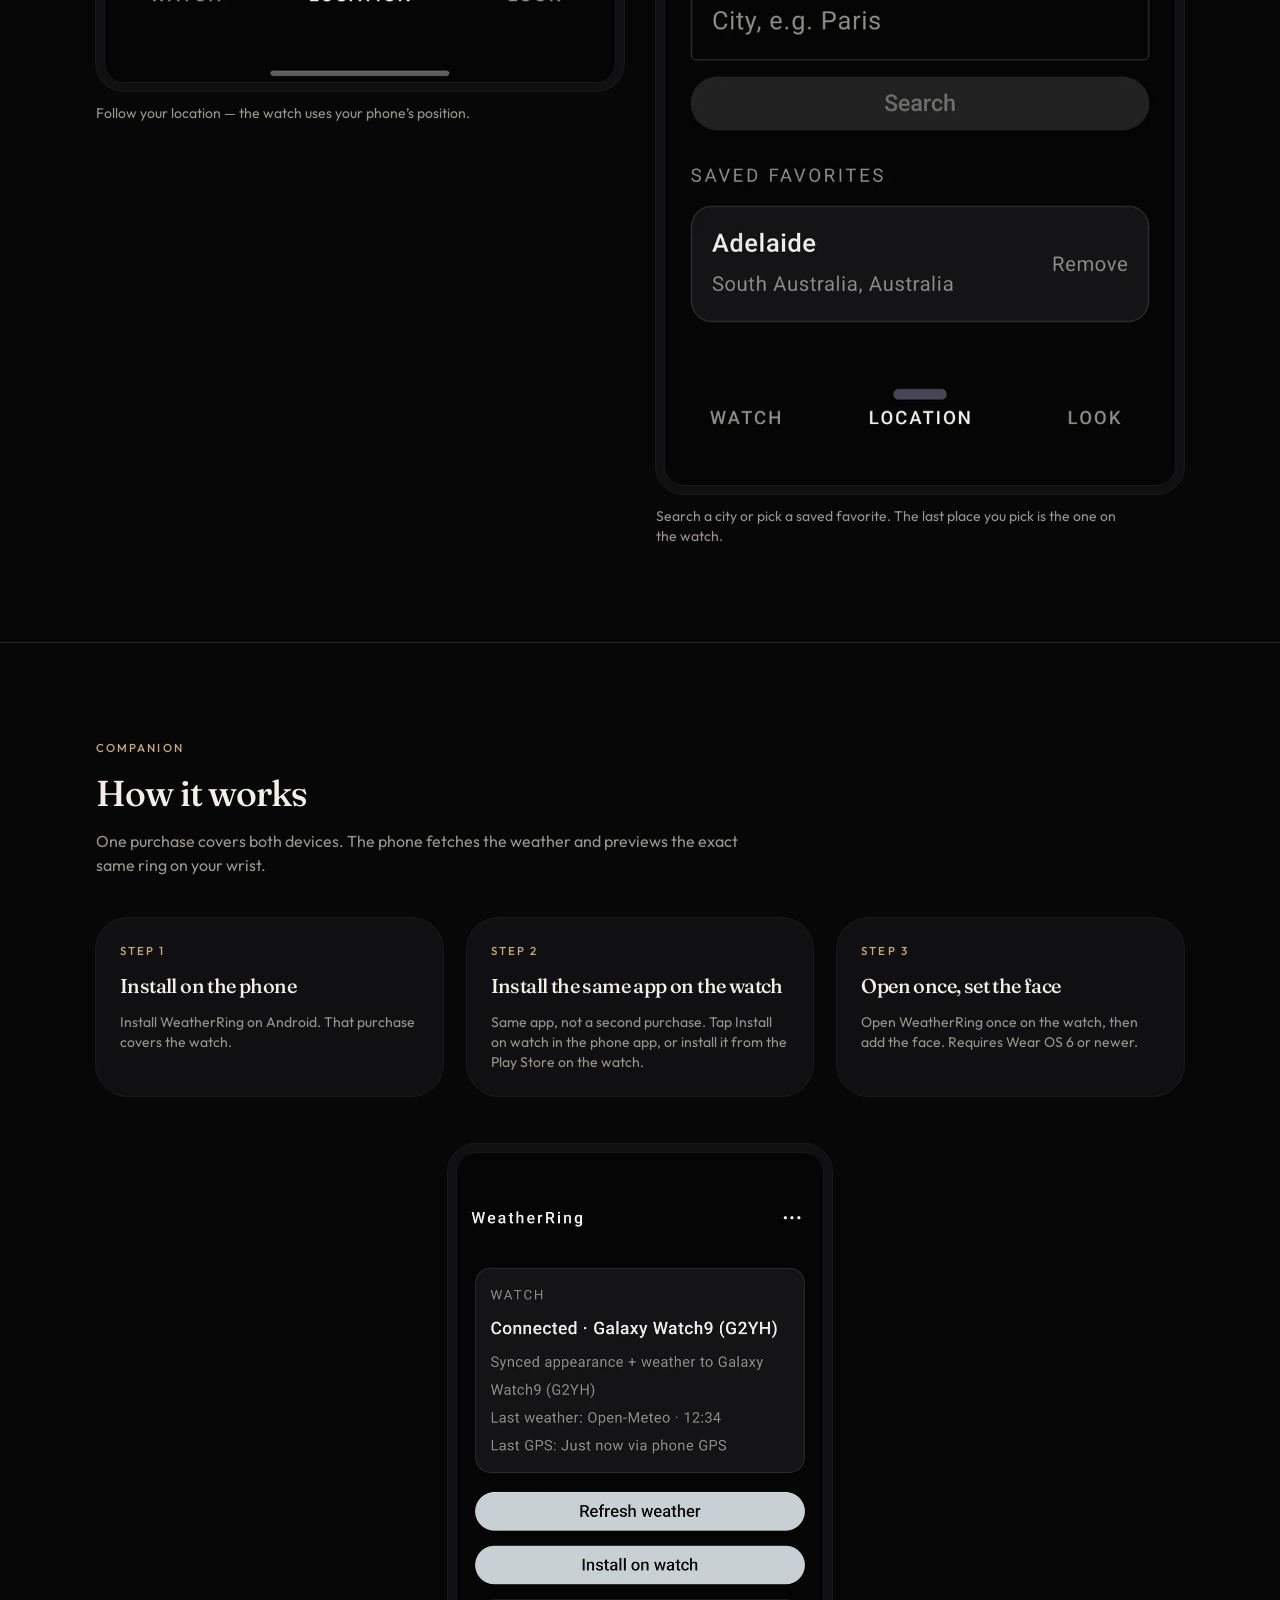
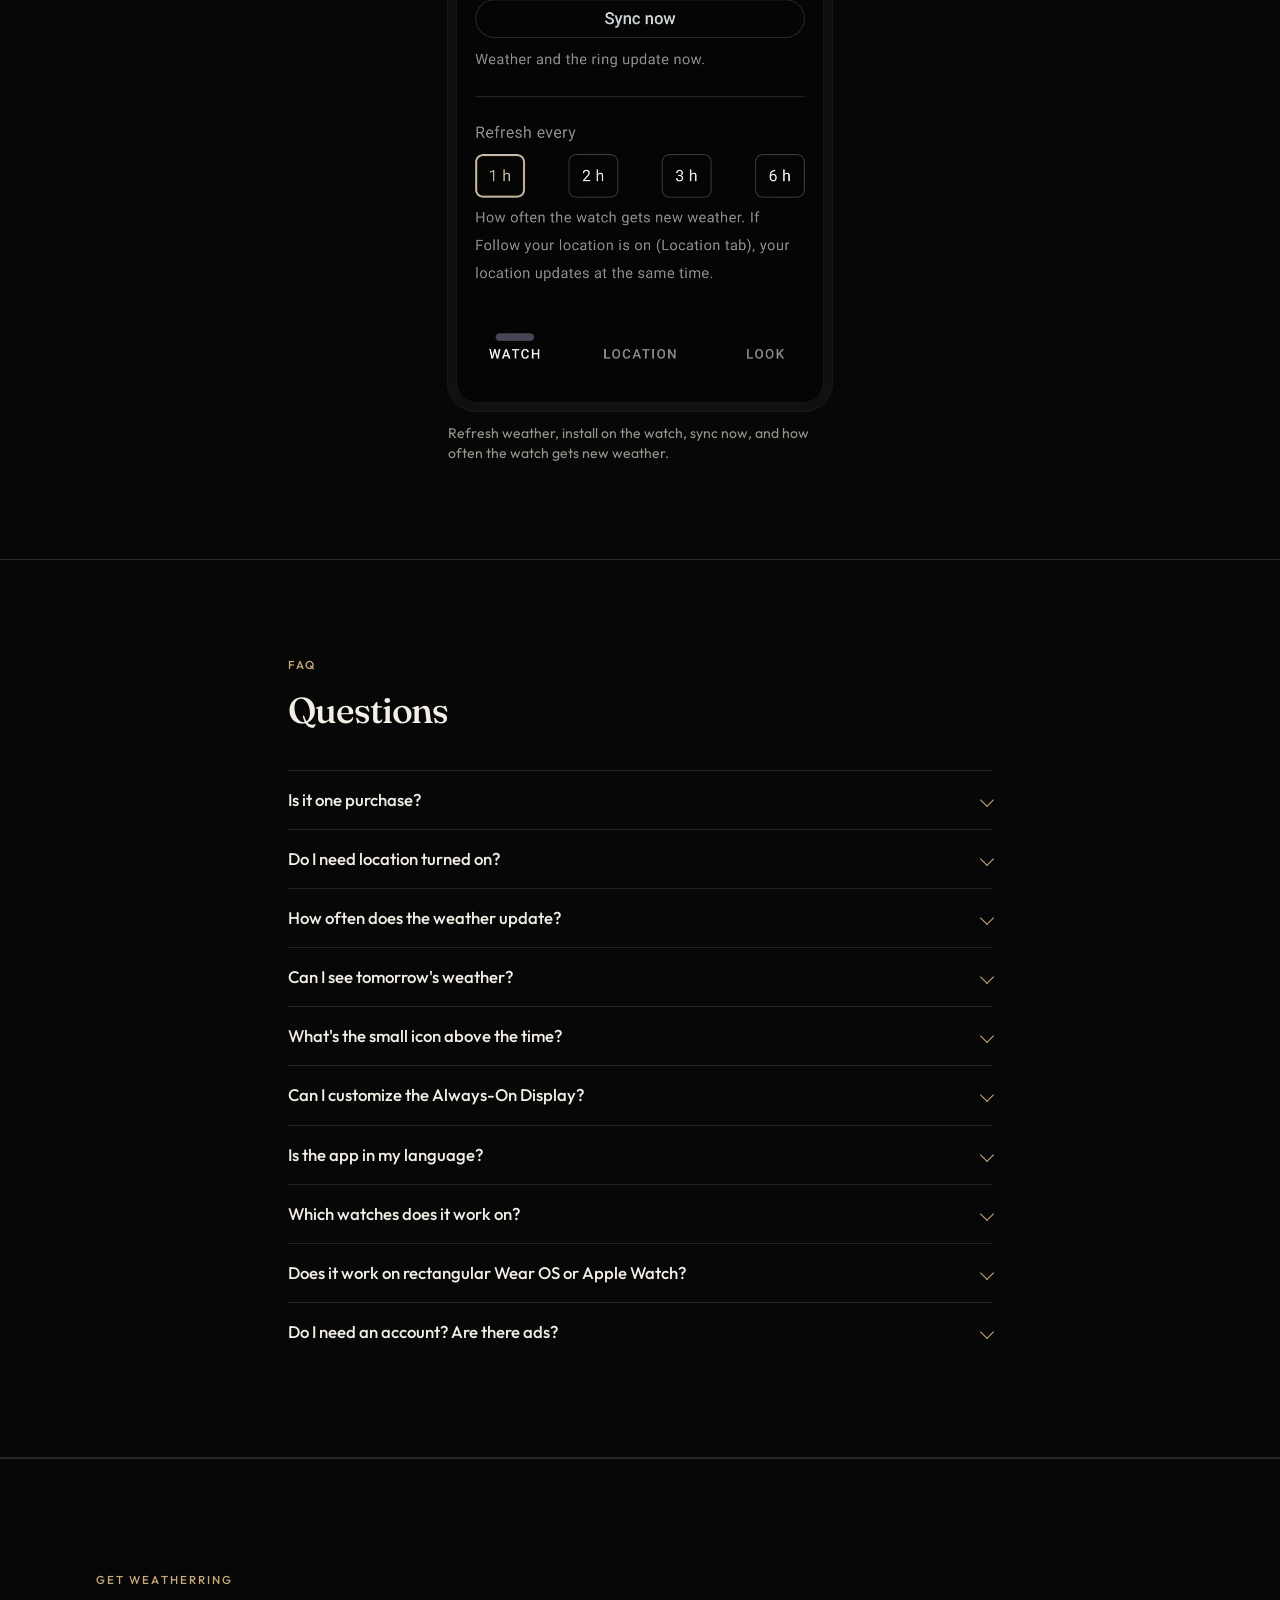
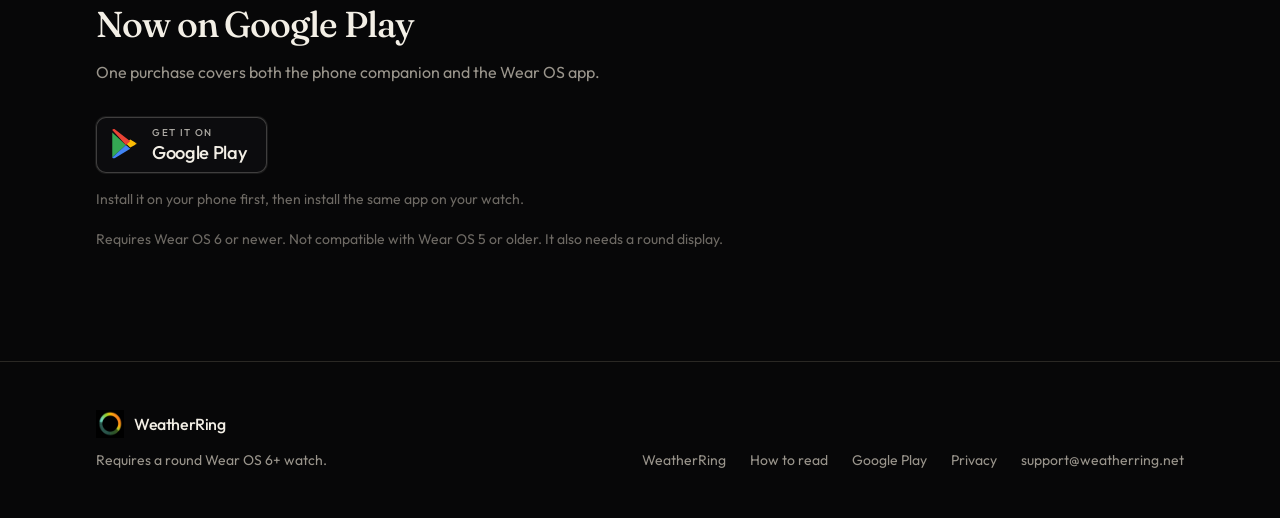
==== commit 09672753: "WeatherRing 1.1: new images and features Homepage - New "New in WeatherRing 1.1" section: Next days," ====
--- a/index.html
+++ b/index.html
@@ -4,19 +4,19 @@
   <meta charset="utf-8">
   <meta name="viewport" content="width=device-width, initial-scale=1">
   <title>WeatherRing — 24-hour weather watch face for Wear OS</title>
-  <meta name="description" content="A 24-hour forecast ring built for round Wear OS 6+ watches. Customize the face and Always-On Display right from your phone. Location access is optional.">
+  <meta name="description" content="A 24-hour forecast ring for round Wear OS 6+ watches. New in 1.1: an optional look at the next days, a battery slot above the time, and refresh every 1 to 6 hours.">
   <meta name="theme-color" content="#070708">
   <link rel="canonical" href="https://weatherring.net/">
   <link rel="alternate" type="text/plain" href="https://weatherring.net/llms.txt" title="llms.txt">
   <meta property="og:title" content="WeatherRing — 24-hour weather watch face for Wear OS">
-  <meta property="og:description" content="A 24-hour forecast ring built for round Wear OS 6+ watches. Customize the face and Always-On Display right from your phone. Location access is optional.">
+  <meta property="og:description" content="A 24-hour forecast ring for round Wear OS 6+ watches. New in 1.1: an optional look at the next days, a battery slot above the time, and refresh every 1 to 6 hours.">
   <meta property="og:url" content="https://weatherring.net/">
   <meta property="og:image" content="https://weatherring.net/og.jpg">
   <meta property="og:type" content="website">
   <meta property="og:site_name" content="WeatherRing">
   <meta name="twitter:card" content="summary_large_image">
   <meta name="twitter:title" content="WeatherRing — 24-hour weather watch face for Wear OS">
-  <meta name="twitter:description" content="A 24-hour forecast ring built for round Wear OS 6+ watches. Customize the face and Always-On Display right from your phone. Location access is optional.">
+  <meta name="twitter:description" content="A 24-hour forecast ring for round Wear OS 6+ watches. New in 1.1: an optional look at the next days, a battery slot above the time, and refresh every 1 to 6 hours.">
   <meta name="twitter:image" content="https://weatherring.net/og.jpg">
   <link rel="preconnect" href="https://fonts.googleapis.com">
   <link rel="preconnect" href="https://fonts.gstatic.com" crossorigin>
@@ -26,9 +26,9 @@
   <link rel="icon" type="image/png" sizes="32x32" href="favicon-32.png">
   <link rel="apple-touch-icon" href="apple-touch-icon.png">
 <script type="application/ld+json">{"@context": "https://schema.org", "@type": "WebSite", "name": "WeatherRing", "url": "https://weatherring.net"}</script>
-<script type="application/ld+json">{"@context": "https://schema.org", "@type": "SoftwareApplication", "name": "WeatherRing", "applicationCategory": "LifestyleApplication", "operatingSystem": "Android, Wear OS 6 or newer", "softwareRequirements": "Requires Wear OS 6 or newer. Not compatible with Wear OS 5 or older. The watch needs a round display. Android phone for the companion app.", "description": "A 24-hour forecast ring built for round Wear OS 6+ watches. Customize the face and Always-On Display right from your phone. Location access is optional.", "url": "https://weatherring.net", "image": "https://weatherring.net/og.jpg", "screenshot": "https://weatherring.net/images/read-all.jpg", "downloadUrl": "https://play.google.com/store/apps/details?id=com.climatedayring.phone", "installUrl": "https://play.google.com/store/apps/details?id=com.climatedayring.phone", "offers": {"@type": "Offer", "availability": "https://schema.org/InStock", "url": "https://play.google.com/store/apps/details?id=com.climatedayring.phone", "price": "1.99", "priceCurrency": "EUR"}, "author": {"@type": "Organization", "name": "WeatherRing", "email": "support@weatherring.net", "url": "https://weatherring.net"}}</script>
-<script type="application/ld+json">{"@context": "https://schema.org", "@type": "FAQPage", "mainEntity": [{"@type": "Question", "name": "Is it one purchase?", "acceptedAnswer": {"@type": "Answer", "text": "Yes. One purchase covers the phone companion and the Wear OS watch app. You still install twice: first on the phone, then the same app on the watch."}}, {"@type": "Question", "name": "Do I need location turned on?", "acceptedAnswer": {"@type": "Answer", "text": "No. You can search for any city manually. Tapping \"Use my location\" only checks your position once and won't turn on background tracking. Hourly location updates are disabled by default."}}, {"@type": "Question", "name": "Can I customize the Always-On Display?", "acceptedAnswer": {"@type": "Answer", "text": "Yes. In the Look tab, open the Always-On section. This lets you customize the dimmed face independently from the active watch face. Toggles: temperature ring, sky glow, rain, time, date, temps, city."}}, {"@type": "Question", "name": "Which watches does it work on?", "acceptedAnswer": {"@type": "Answer", "text": "Requires Wear OS 6 or newer. Not compatible with Wear OS 5 or older. It also needs a round display."}}, {"@type": "Question", "name": "Does it work on rectangular Wear OS or Apple Watch?", "acceptedAnswer": {"@type": "Answer", "text": "No. WeatherRing is for round Wear OS 6+ watches only. Not rectangular Wear OS. Not Apple Watch."}}, {"@type": "Question", "name": "Do I need an account? Are there ads?", "acceptedAnswer": {"@type": "Answer", "text": "No account. No ads. We do not sell data. Settings and the day’s forecast stay on the phone and watch."}}]}</script>
-<script type="application/ld+json">{"@context": "https://schema.org", "@type": "HowTo", "name": "How to install WeatherRing", "step": [{"@type": "HowToStep", "position": 1, "name": "Install on the phone", "text": "Install WeatherRing on Android. That purchase covers the watch."}, {"@type": "HowToStep", "position": 2, "name": "Install the same app on the watch", "text": "Same app, not a second purchase."}, {"@type": "HowToStep", "position": 3, "name": "Open once, set the face", "text": "Open WeatherRing once on the watch, then add the face. Requires Wear OS 6 or newer."}]}</script>
+<script type="application/ld+json">{"@context": "https://schema.org", "@type": "SoftwareApplication", "name": "WeatherRing", "applicationCategory": "LifestyleApplication", "operatingSystem": "Android, Wear OS 6 or newer", "softwareVersion": "1.1", "softwareRequirements": "Requires Wear OS 6 or newer. Not compatible with Wear OS 5 or older. The watch needs a round display. Android phone for the companion app.", "description": "A 24-hour forecast ring for round Wear OS 6+ watches. Customize the face and Always-On Display from your phone. Version 1.1 adds an optional look at the next days, a complication slot above the time with the watch battery by default, and refresh every 1, 2, 3 or 6 hours. Location access is optional.", "featureList": ["24-hour forecast ring, midnight to midnight", "Optional Next days: tomorrow or the next 2 days in the bottom half of the ring", "Complication slot above the time, watch battery by default", "Refresh every 1, 2, 3 or 6 hours", "Date and weekday letters follow the phone's language", "Rain, snow, thunder and fog on the ring", "Night veil and sky glow", "°C or °F", "Customize the face and always-on from the phone"], "url": "https://weatherring.net", "image": "https://weatherring.net/og.jpg", "screenshot": ["https://weatherring.net/images/ws-yangon-1080.jpg", "https://weatherring.net/images/ws-nextdays-720.jpg", "https://weatherring.net/images/face-yangon-438.png", "https://weatherring.net/images/phone-look-11.jpg"], "downloadUrl": "https://play.google.com/store/apps/details?id=com.climatedayring.phone", "installUrl": "https://play.google.com/store/apps/details?id=com.climatedayring.phone", "offers": {"@type": "Offer", "availability": "https://schema.org/InStock", "url": "https://play.google.com/store/apps/details?id=com.climatedayring.phone", "price": "1.99", "priceCurrency": "EUR"}, "author": {"@type": "Organization", "name": "WeatherRing", "email": "support@weatherring.net", "url": "https://weatherring.net"}}</script>
+<script type="application/ld+json">{"@context": "https://schema.org", "@type": "FAQPage", "mainEntity": [{"@type": "Question", "name": "Is it one purchase?", "acceptedAnswer": {"@type": "Answer", "text": "Yes. One purchase covers the phone companion and the Wear OS watch app. You still install twice: first on the phone, then the same app on the watch."}}, {"@type": "Question", "name": "Do I need location turned on?", "acceptedAnswer": {"@type": "Answer", "text": "No. You can search for any city manually. Tapping \"Use my location\" only checks your position once and won't turn on background tracking. Follow your location is a separate switch and is off by default."}}, {"@type": "Question", "name": "How often does the weather update?", "acceptedAnswer": {"@type": "Answer", "text": "Every hour by default. Under Refresh every on the Watch tab you can pick 1, 2, 3 or 6 hours. A longer interval saves battery. If the phone is out of reach, the watch fetches the weather itself."}}, {"@type": "Question", "name": "Can I see tomorrow's weather?", "acceptedAnswer": {"@type": "Answer", "text": "Yes. Turn on Next days in the Look tab. Today moves to the top half of the ring and the bottom half shows tomorrow, or the next two days. It's off by default."}}, {"@type": "Question", "name": "What's the small icon above the time?", "acceptedAnswer": {"@type": "Answer", "text": "That's the complication slot. It shows the watch battery by default: green from 60%, yellow from 20 to 60%, red below 20%. To show something else, long-press the watch face, tap Customise, then tap the slot and pick battery, steps, another app or Empty."}}, {"@type": "Question", "name": "Can I customize the Always-On Display?", "acceptedAnswer": {"@type": "Answer", "text": "Yes. In the Look tab, open the Always-on section and choose what stays visible when the watch screen dims: temperature ring, sky glow, precipitation, time, date, center temperatures and city name. These settings don't change the face when the watch is awake."}}, {"@type": "Question", "name": "Is the app in my language?", "acceptedAnswer": {"@type": "Answer", "text": "The date and the weekday letters on the watch follow your phone's language. The app's own screens are in English."}}, {"@type": "Question", "name": "Which watches does it work on?", "acceptedAnswer": {"@type": "Answer", "text": "Requires Wear OS 6 or newer. Not compatible with Wear OS 5 or older. It also needs a round display."}}, {"@type": "Question", "name": "Does it work on rectangular Wear OS or Apple Watch?", "acceptedAnswer": {"@type": "Answer", "text": "No. WeatherRing is for round Wear OS 6+ watches only. Not rectangular Wear OS. Not Apple Watch."}}, {"@type": "Question", "name": "Do I need an account? Are there ads?", "acceptedAnswer": {"@type": "Answer", "text": "No account. No ads. We do not sell data. Settings and the day’s forecast stay on the phone and watch."}}]}</script>
+<script type="application/ld+json">{"@context": "https://schema.org", "@type": "HowTo", "name": "How to install WeatherRing", "step": [{"@type": "HowToStep", "position": 1, "name": "Install on the phone", "text": "Install WeatherRing on Android. That purchase covers the watch."}, {"@type": "HowToStep", "position": 2, "name": "Install the same app on the watch", "text": "Same app, not a second purchase. Tap Install on watch in the phone app, or install it from the Play Store on the watch."}, {"@type": "HowToStep", "position": 3, "name": "Open once, set the face", "text": "Open WeatherRing once on the watch, then add the face. Requires Wear OS 6 or newer."}]}</script>
 </head>
 <body class="bg-bg text-fg">
   <a href="#content" class="sr-only focus:not-sr-only focus:absolute focus:left-4 focus:top-4 focus:z-50 focus:rounded-full focus:bg-cream focus:px-4 focus:py-2 focus:text-ink">Skip to content</a>
@@ -69,12 +69,48 @@
             <a href="/how-to-read/" class="inline-flex h-12 items-center justify-center rounded-full border border-border px-6 font-medium text-fg no-underline transition-transform duration-150 ease-out hover:border-border-strong active:scale-[0.96]">How to read the ring</a>
           </div>
           <p class="mt-5 text-sm text-subtle">Requires a round Wear OS 6+ watch.</p>
+          <p class="mt-2 text-sm"><a href="#new" class="text-gold no-underline hover:text-gold-bright">New in 1.1: the next days, a battery slot and refresh every 1 to 6 hours</a></p>
         </div>
         <div class="order-1 lg:order-2">
-          <picture>
-            <source type="image/webp" srcset="images/wrist-yangon.webp">
-            <img src="images/wrist-yangon.jpg" alt="WeatherRing on a wrist in Yangon, thunder on a hot afternoon" width="1080" height="1920" class="mx-auto aspect-[3/4] w-full max-w-md rounded-2xl object-cover object-[center_35%] outline outline-1 -outline-offset-1 outline-white/10 lg:max-w-none">
-          </picture>
+          <picture><source type="image/webp" srcset="images/ws-yangon-720.webp 720w, images/ws-yangon-1080.webp 1080w" sizes="(min-width: 1024px) 31rem, min(28rem, calc(100vw - 2.5rem))"><img src="images/ws-yangon-1080.jpg" srcset="images/ws-yangon-720.jpg 720w, images/ws-yangon-1080.jpg 1080w" sizes="(min-width: 1024px) 31rem, min(28rem, calc(100vw - 2.5rem))" alt="WeatherRing on a wrist in Yangon: the whole day on one ring, with thunder and rain in the afternoon and the watch battery above the time" width="1080" height="1920" class="mx-auto aspect-[3/4] w-full max-w-md rounded-2xl object-cover object-[center_35%] outline outline-1 -outline-offset-1 outline-white/10 lg:max-w-none" fetchpriority="high"></picture>
+        </div>
+      </div>
+    </section>
+
+    <section id="new" class="scroll-mt-24 border-b border-border">
+      <div class="mx-auto max-w-6xl px-5 py-16 sm:px-8 sm:py-24">
+        <p class="kicker">New in 1.1</p>
+        <h2 class="mt-4 max-w-2xl font-display text-3xl text-fg sm:text-4xl">New in WeatherRing 1.1</h2>
+        <p class="mt-4 max-w-2xl text-muted">Three new things on the face and in the phone app, plus a round of fixes.</p>
+        <div class="mt-12 grid gap-10 md:grid-cols-3">
+          <article>
+            <picture><source type="image/webp" srcset="images/ws-nextdays-720.webp"><img src="images/ws-nextdays-720.jpg" alt="Two WeatherRing faces in Adelaide. In the top one the bottom half of the ring shows tomorrow, in the bottom one it shows the next two days" width="720" height="1280" class="aspect-[3/4] w-full rounded-2xl object-cover object-[center_32%] outline outline-1 -outline-offset-1 outline-white/10" loading="lazy" decoding="async"></picture>
+            <h3 class="mt-5 font-display text-2xl text-fg">Next days</h3>
+            <p class="mt-3 text-muted">Turn on Next days in the Look tab and today moves to the top half of the ring. The bottom half shows tomorrow, or the next two days, each with its own temperatures and weather. Two letters mark the weekday, with that day’s low and high beside them. It’s off by default.</p>
+          </article>
+          <article>
+            <div class="feature-box">
+              <picture><source type="image/webp" srcset="images/face-yangon-438.webp"><img src="images/face-yangon-438.png" alt="WeatherRing face with a green battery icon at 74% in the slot above the time" width="438" height="438" class="face-disc feature-face mx-auto" loading="lazy" decoding="async"></picture>
+            </div>
+            <h3 class="mt-5 font-display text-2xl text-fg">A slot above the time</h3>
+            <p class="mt-3 text-muted">There’s now a complication slot above the time. It shows the watch battery by default, in green from 60%, yellow from 20 to 60% and red below 20%. To show something else, long-press the face, tap Customise and pick battery, steps, another app or Empty.</p>
+          </article>
+          <article>
+            <div class="feature-box">
+              <div class="phone-frame w-full"><picture><source type="image/webp" srcset="images/phone-refresh-11.webp"><img src="images/phone-refresh-11.jpg" alt="Refresh every setting on the Watch tab with 1 h, 2 h, 3 h and 6 h buttons" width="720" height="440" loading="lazy" decoding="async"></picture></div>
+            </div>
+            <h3 class="mt-5 font-display text-2xl text-fg">Refresh every 1, 2, 3 or 6 hours</h3>
+            <p class="mt-3 text-muted">On the Watch tab you choose how often the watch gets new weather. Every hour is the default, and a longer interval saves battery. If Follow your location is on, your location updates at the same time.</p>
+          </article>
+        </div>
+        <div class="mt-14 max-w-3xl">
+          <h3 class="font-display text-2xl text-fg">Also in 1.1</h3>
+          <ul class="mt-5 space-y-3 text-fg/90">
+            <li class="flex gap-3"><span class="mt-2 size-1.5 shrink-0 rounded-full bg-gold"></span><span>The date and weekday letters on the watch follow your phone’s language. In Dutch the date reads DO 8 OKT, in German DO 8. OKT. The app’s own screens are still in English.</span></li>
+            <li class="flex gap-3"><span class="mt-2 size-1.5 shrink-0 rounded-full bg-gold"></span><span>Larger text in the phone app.</span></li>
+            <li class="flex gap-3"><span class="mt-2 size-1.5 shrink-0 rounded-full bg-gold"></span><span>The night veil can leave rain, snow, storms and fog bright at night. Turn off Also dim weather under Night veil.</span></li>
+            <li class="flex gap-3"><span class="mt-2 size-1.5 shrink-0 rounded-full bg-gold"></span><span>Fixes: the watch app no longer crashes when it falls back to the watch’s own GPS, weather refresh works again on Android 10 and 11 phones, and the watch no longer shows yesterday’s weather after midnight.</span></li>
+          </ul>
         </div>
       </div>
     </section>
@@ -83,91 +119,55 @@
       <div class="mx-auto max-w-6xl px-5 py-16 sm:px-8 sm:py-24">
         <p class="kicker">Around the clock</p>
         <h2 class="mt-4 max-w-2xl font-display text-3xl text-fg sm:text-4xl">A 24-hour forecast around the rim.</h2>
-        <p class="mt-4 max-w-2xl text-muted">Color shows temperature, and the hand points to the current hour. Below, see how Lincoln, Cairo, and Ushuaia each get a distinct look based on local weather, sunrise, and sunset.</p>
+        <p class="mt-4 max-w-2xl text-muted">Midnight is at the bottom and noon at the top. Color shows temperature, and the hand points to the current hour. Below, the same face in six places with very different weather.</p>
         <div class="mt-12 grid gap-10 sm:grid-cols-2 xl:grid-cols-3">
           <article>
             <div class="relative">
-              <picture>
-                <source type="image/webp" srcset="images/wrist-yangon.webp">
-                <img src="images/wrist-yangon.jpg" alt="WeatherRing on a wrist in Yangon, thunder on a hot afternoon" width="1080" height="1920" class="aspect-[3/4] w-full rounded-2xl object-cover object-[center_32%] outline outline-1 -outline-offset-1 outline-white/10" loading="lazy" decoding="async">
-              </picture>
-              <picture class="absolute bottom-4 right-4 w-[30%] max-w-28">
-                <source type="image/webp" srcset="images/face-yangon.webp">
-                <img src="images/face-yangon.png" alt="WeatherRing in Yangon, lightning on the rim" width="438" height="438" class="face-disc w-full" loading="lazy" decoding="async">
-              </picture>
-            </div>
-            <p class="mt-4 font-medium text-fg">Yangon<span class="text-gold"> · </span>Thunder</p>
-            <p class="mt-1 text-sm text-muted">Warm colors on the rim, with lightning bolts when thunder is forecast.</p>
-          </article>
-          <article>
-            <div class="relative">
-              <picture>
-                <source type="image/webp" srcset="images/wrist-cairo.webp">
-                <img src="images/wrist-cairo.jpg" alt="WeatherRing on a wrist in Cairo, a hot morning on the ring" width="1080" height="1920" class="aspect-[3/4] w-full rounded-2xl object-cover object-[center_32%] outline outline-1 -outline-offset-1 outline-white/10" loading="lazy" decoding="async">
-              </picture>
-              <picture class="absolute bottom-4 right-4 w-[30%] max-w-28">
-                <source type="image/webp" srcset="images/face-cairo.webp">
-                <img src="images/face-cairo.png" alt="WeatherRing in Cairo, heat on the rim and leftover cloud" width="438" height="438" class="face-disc w-full" loading="lazy" decoding="async">
-              </picture>
-            </div>
-            <p class="mt-4 font-medium text-fg">Cairo<span class="text-gold"> · </span>Heat</p>
-            <p class="mt-1 text-sm text-muted">A cool dawn warming into vibrant orange and red heat.</p>
-          </article>
-          <article>
-            <div class="relative">
-              <picture>
-                <source type="image/webp" srcset="images/wrist-lincoln.webp">
-                <img src="images/wrist-lincoln.jpg" alt="WeatherRing on a wrist in Lincoln, a wide daily temperature swing in °F" width="1080" height="1920" class="aspect-[3/4] w-full rounded-2xl object-cover object-[center_32%] outline outline-1 -outline-offset-1 outline-white/10" loading="lazy" decoding="async">
-              </picture>
-              <picture class="absolute bottom-4 right-4 w-[30%] max-w-28">
-                <source type="image/webp" srcset="images/face-lincoln.webp">
-                <img src="images/face-lincoln.png" alt="WeatherRing in Lincoln, temperature scale from cool green to hot orange" width="438" height="438" class="face-disc w-full" loading="lazy" decoding="async">
-              </picture>
-            </div>
-            <p class="mt-4 font-medium text-fg">Lincoln<span class="text-gold"> · </span>Daily swing</p>
-            <p class="mt-1 text-sm text-muted">A cool night rising into warm afternoon heat.</p>
-          </article>
-          <article>
-            <div class="relative">
-              <picture>
-                <source type="image/webp" srcset="images/wrist-ushuaia.webp">
-                <img src="images/wrist-ushuaia.jpg" alt="WeatherRing on a wrist in Ushuaia, snow on a cold rim" width="1080" height="1920" class="aspect-[3/4] w-full rounded-2xl object-cover object-[center_32%] outline outline-1 -outline-offset-1 outline-white/10" loading="lazy" decoding="async">
-              </picture>
-              <picture class="absolute bottom-4 right-4 w-[30%] max-w-28">
-                <source type="image/webp" srcset="images/face-ushuaia.webp">
-                <img src="images/face-ushuaia.png" alt="WeatherRing in Ushuaia, snow on the rim" width="438" height="438" class="face-disc w-full" loading="lazy" decoding="async">
-              </picture>
-            </div>
-            <p class="mt-4 font-medium text-fg">Ushuaia<span class="text-gold"> · </span>Snow</p>
+              <picture><source type="image/webp" srcset="images/ws-luxor-720.webp"><img src="images/ws-luxor-720.jpg" alt="WeatherRing on a wrist in Luxor, the ring running from green to deep red" width="720" height="1280" class="aspect-[3/4] w-full rounded-2xl object-cover object-[center_32%] outline outline-1 -outline-offset-1 outline-white/10" loading="lazy" decoding="async"></picture>
+              <picture class="absolute bottom-4 right-4 w-[30%] max-w-28"><source type="image/webp" srcset="images/face-luxor-240.webp"><img src="images/face-luxor-240.png" alt="WeatherRing in Luxor, 35° now with a high of 36°" width="240" height="240" class="face-disc w-full" loading="lazy" decoding="async"></picture>
+            </div>
+            <p class="mt-4 font-medium text-fg">Luxor<span class="text-gold"> · </span>Heat</p>
+            <p class="mt-1 text-sm text-muted">Colors follow the temperature, from green in the cool hours to deep red in the afternoon heat.</p>
+          </article>
+          <article>
+            <div class="relative">
+              <picture><source type="image/webp" srcset="images/ws-northplatte-720.webp"><img src="images/ws-northplatte-720.jpg" alt="WeatherRing on a wrist in North Platte, temperatures in °F" width="720" height="1280" class="aspect-[3/4] w-full rounded-2xl object-cover object-[center_32%] outline outline-1 -outline-offset-1 outline-white/10" loading="lazy" decoding="async"></picture>
+              <picture class="absolute bottom-4 right-4 w-[30%] max-w-28"><source type="image/webp" srcset="images/face-northplatte-240.webp"><img src="images/face-northplatte-240.png" alt="WeatherRing in North Platte, low 48°F, now 50°F, high 81°F" width="240" height="240" class="face-disc w-full" loading="lazy" decoding="async"></picture>
+            </div>
+            <p class="mt-4 font-medium text-fg">North Platte<span class="text-gold"> · </span>°C or °F</p>
+            <p class="mt-1 text-sm text-muted">Pick Celsius or Fahrenheit in the phone app. Here it’s °F, from a 48° morning to 81° later in the day.</p>
+          </article>
+          <article>
+            <div class="relative">
+              <picture><source type="image/webp" srcset="images/ws-mexicocity-720.webp"><img src="images/ws-mexicocity-720.jpg" alt="WeatherRing on a wrist in Mexico City, blue rain streaks on the ring" width="720" height="1280" class="aspect-[3/4] w-full rounded-2xl object-cover object-[center_32%] outline outline-1 -outline-offset-1 outline-white/10" loading="lazy" decoding="async"></picture>
+              <picture class="absolute bottom-4 right-4 w-[30%] max-w-28"><source type="image/webp" srcset="images/face-mexicocity-240.webp"><img src="images/face-mexicocity-240.png" alt="WeatherRing in Mexico City, rain streaks on the rim" width="240" height="240" class="face-disc w-full" loading="lazy" decoding="async"></picture>
+            </div>
+            <p class="mt-4 font-medium text-fg">Mexico City<span class="text-gold"> · </span>Rain</p>
+            <p class="mt-1 text-sm text-muted">See when the rain comes, hour by hour. Longer streaks mean more rain.</p>
+          </article>
+          <article>
+            <div class="relative">
+              <picture><source type="image/webp" srcset="images/ws-manila-720.webp"><img src="images/ws-manila-720.jpg" alt="WeatherRing on a wrist in Manila, lightning bolts on the ring" width="720" height="1280" class="aspect-[3/4] w-full rounded-2xl object-cover object-[center_32%] outline outline-1 -outline-offset-1 outline-white/10" loading="lazy" decoding="async"></picture>
+              <picture class="absolute bottom-4 right-4 w-[30%] max-w-28"><source type="image/webp" srcset="images/face-manila-240.webp"><img src="images/face-manila-240.png" alt="WeatherRing in Manila, lightning bolts and rain on the rim" width="240" height="240" class="face-disc w-full" loading="lazy" decoding="async"></picture>
+            </div>
+            <p class="mt-4 font-medium text-fg">Manila<span class="text-gold"> · </span>Thunder</p>
+            <p class="mt-1 text-sm text-muted">Lightning bolts mark the hours with thunder in the forecast.</p>
+          </article>
+          <article>
+            <div class="relative">
+              <picture><source type="image/webp" srcset="images/ws-magadan-720.webp"><img src="images/ws-magadan-720.jpg" alt="WeatherRing on a wrist in Magadan, snow on a cold blue ring" width="720" height="1280" class="aspect-[3/4] w-full rounded-2xl object-cover object-[center_32%] outline outline-1 -outline-offset-1 outline-white/10" loading="lazy" decoding="async"></picture>
+              <picture class="absolute bottom-4 right-4 w-[30%] max-w-28"><source type="image/webp" srcset="images/face-magadan-240.webp"><img src="images/face-magadan-240.png" alt="WeatherRing in Magadan, snow ticks on a cold blue rim" width="240" height="240" class="face-disc w-full" loading="lazy" decoding="async"></picture>
+            </div>
+            <p class="mt-4 font-medium text-fg">Magadan<span class="text-gold"> · </span>Snow</p>
             <p class="mt-1 text-sm text-muted">Cold blue hours with soft white ticks of snow.</p>
           </article>
           <article>
             <div class="relative">
-              <picture>
-                <source type="image/webp" srcset="images/wrist-saopaulo.webp">
-                <img src="images/wrist-saopaulo.jpg" alt="WeatherRing on a wrist in São Paulo, rain on a green ring" width="1080" height="1920" class="aspect-[3/4] w-full rounded-2xl object-cover object-[center_32%] outline outline-1 -outline-offset-1 outline-white/10" loading="lazy" decoding="async">
-              </picture>
-              <picture class="absolute bottom-4 right-4 w-[30%] max-w-28">
-                <source type="image/webp" srcset="images/face-saopaulo.webp">
-                <img src="images/face-saopaulo.png" alt="WeatherRing in São Paulo, rain streaks on the rim" width="438" height="438" class="face-disc w-full" loading="lazy" decoding="async">
-              </picture>
-            </div>
-            <p class="mt-4 font-medium text-fg">São Paulo<span class="text-gold"> · </span>Rain</p>
-            <p class="mt-1 text-sm text-muted">Streaks on the hour. Longer means more rain.</p>
-          </article>
-          <article>
-            <div class="relative">
-              <picture>
-                <source type="image/webp" srcset="images/wrist-eureka.webp">
-                <img src="images/wrist-eureka.jpg" alt="WeatherRing on a wrist in Eureka, fog and night veil" width="1080" height="1920" class="aspect-[3/4] w-full rounded-2xl object-cover object-[center_32%] outline outline-1 -outline-offset-1 outline-white/10" loading="lazy" decoding="async">
-              </picture>
-              <picture class="absolute bottom-4 right-4 w-[30%] max-w-28">
-                <source type="image/webp" srcset="images/face-eureka.webp">
-                <img src="images/face-eureka.png" alt="WeatherRing in Eureka, night veil and fog on the rim" width="438" height="438" class="face-disc w-full" loading="lazy" decoding="async">
-              </picture>
-            </div>
-            <p class="mt-4 font-medium text-fg">Eureka<span class="text-gold"> · </span>Fog</p>
-            <p class="mt-1 text-sm text-muted">Night shade, a yellow sky glow, and a soft fog band.</p>
+              <picture><source type="image/webp" srcset="images/ws-mendocino-720.webp"><img src="images/ws-mendocino-720.jpg" alt="WeatherRing on a wrist in Mendocino, a fog band and night shading on the ring" width="720" height="1280" class="aspect-[3/4] w-full rounded-2xl object-cover object-[center_32%] outline outline-1 -outline-offset-1 outline-white/10" loading="lazy" decoding="async"></picture>
+              <picture class="absolute bottom-4 right-4 w-[30%] max-w-28"><source type="image/webp" srcset="images/face-mendocino-240.webp"><img src="images/face-mendocino-240.png" alt="WeatherRing in Mendocino, a milky fog band inside the rim" width="240" height="240" class="face-disc w-full" loading="lazy" decoding="async"></picture>
+            </div>
+            <p class="mt-4 font-medium text-fg">Mendocino<span class="text-gold"> · </span>Fog</p>
+            <p class="mt-1 text-sm text-muted">A milky band just inside the ring marks the hours with fog or mist.</p>
           </article>
         </div>
       </div>
@@ -177,31 +177,31 @@
       <div class="mx-auto max-w-6xl px-5 py-16 sm:px-8 sm:py-24">
         <p class="kicker">Look</p>
         <h2 class="mt-4 max-w-2xl font-display text-3xl text-fg sm:text-4xl">Customize the face and Always-On Display</h2>
-        <p class="mt-4 max-w-2xl text-muted">Your phone and watch use the exact same preview rendering. Adjust marks, colors, temperature ring, sky, rain, and always-on settings—then save or reset from your phone.</p>
+        <p class="mt-4 max-w-2xl text-muted">The phone shows a live preview of the face. Change the sky, weather, display and always-on settings with sliders and preset colour choices, then save, restore or reset the look.</p>
         <div class="mt-12 grid gap-6 md:grid-cols-3">
-          <figure><div class="phone-frame"><picture><source type="image/webp" srcset="images/phone-look-home.webp"><img src="images/phone-look-home.jpg" alt="WeatherRing Look tab, Display section: Marks & colors, Ring, Center, Strokes" width="720" height="1505" loading="lazy" decoding="async"></picture></div><figcaption class="mt-3 text-sm text-muted">Display</figcaption></figure>
-          <figure><div class="phone-frame"><picture><source type="image/webp" srcset="images/phone-look-ring.webp"><img src="images/phone-look-ring.jpg" alt="WeatherRing Look tab: ring size and thickness sliders" width="720" height="1505" loading="lazy" decoding="async"></picture></div><figcaption class="mt-3 text-sm text-muted">Ring size</figcaption></figure>
-          <figure><div class="phone-frame"><picture><source type="image/webp" srcset="images/phone-look-save.webp"><img src="images/phone-look-save.jpg" alt="WeatherRing Look tab: Display, Always-on, Save look" width="720" height="1505" loading="lazy" decoding="async"></picture></div><figcaption class="mt-3 text-sm text-muted">Save look</figcaption></figure>
+          <figure><div class="phone-frame"><picture><source type="image/webp" srcset="images/phone-look-11.webp"><img src="images/phone-look-11.jpg" alt="WeatherRing Look tab: live preview of the face with a complication placeholder, and the Sky, Weather, Display and Always-on sections" width="720" height="1500" loading="lazy" decoding="async"></picture></div><figcaption class="mt-3 text-sm text-muted">Live preview</figcaption></figure>
+          <figure><div class="phone-frame"><picture><source type="image/webp" srcset="images/phone-look-sky-11.webp"><img src="images/phone-look-sky-11.jpg" alt="WeatherRing Look tab, Sky section: Night veil with strength and Also dim weather, and Sky glow" width="720" height="1500" loading="lazy" decoding="async"></picture></div><figcaption class="mt-3 text-sm text-muted">Night veil and sky glow</figcaption></figure>
+          <figure><div class="phone-frame"><picture><source type="image/webp" srcset="images/phone-look-aod-11.webp"><img src="images/phone-look-aod-11.jpg" alt="WeatherRing Look tab: Always-on toggles, then Reset to default, Restore look and Save look" width="720" height="1500" loading="lazy" decoding="async"></picture></div><figcaption class="mt-3 text-sm text-muted">Always-on and Save look</figcaption></figure>
         </div>
         <div class="mt-14 grid gap-10 lg:grid-cols-2">
           <div>
             <h3 class="font-display text-2xl text-fg">Always-on</h3>
-            <p class="mt-3 text-muted">Unlocked AOD only. The interactive face ignores these. Toggle temperature ring, sky glow, precipitation, time, date, temps, and city independently.</p>
-            <ul class="mt-6 space-y-2 text-sm text-fg/90">
-              <li class="flex gap-3"><span class="mt-2 size-1.5 shrink-0 rounded-full bg-gold"></span>Colorblind-safer scale</li>
-              <li class="flex gap-3"><span class="mt-2 size-1.5 shrink-0 rounded-full bg-gold"></span>Display °C or °F</li>
-              <li class="flex gap-3"><span class="mt-2 size-1.5 shrink-0 rounded-full bg-gold"></span>Numerals, date, low / now / high, 12-hour time, city label</li>
-              <li class="flex gap-3"><span class="mt-2 size-1.5 shrink-0 rounded-full bg-gold"></span>Save look, restore look, reset to default</li>
+            <p class="mt-3 text-muted">Choose what stays visible when the watch screen dims. These settings don’t change the face when the watch is awake. Toggle the temperature ring, sky glow, precipitation, time, date, center temperatures and city name.</p>
+            <p class="mt-6 text-sm font-medium text-fg">More settings</p>
+            <ul class="mt-3 space-y-2 text-sm text-fg/90">
+              <li class="flex gap-3"><span class="mt-2 size-1.5 shrink-0 rounded-full bg-gold"></span><span>Next days: 1 or 2 days, dividers between days, curved min and max</span></li>
+              <li class="flex gap-3"><span class="mt-2 size-1.5 shrink-0 rounded-full bg-gold"></span><span>Colorblind-safer scale</span></li>
+              <li class="flex gap-3"><span class="mt-2 size-1.5 shrink-0 rounded-full bg-gold"></span><span>Display °C or °F</span></li>
+              <li class="flex gap-3"><span class="mt-2 size-1.5 shrink-0 rounded-full bg-gold"></span><span>Numerals, date, low / now / high, city name</span></li>
+              <li class="flex gap-3"><span class="mt-2 size-1.5 shrink-0 rounded-full bg-gold"></span><span>12 or 24 hour clock, clock size, colour, bold and italic under Customise on the watch</span></li>
+              <li class="flex gap-3"><span class="mt-2 size-1.5 shrink-0 rounded-full bg-gold"></span><span>Save look, restore look, reset to default</span></li>
             </ul>
           </div>
           <figure>
             <div class="phone-frame max-h-[36rem] overflow-y-auto">
-              <picture>
-                <source type="image/webp" srcset="images/phone-look-full.webp">
-                <img src="images/phone-look-full.jpg" alt="WeatherRing Look tab with the full list of controls, including Always-on toggles" width="720" height="11094" loading="lazy" decoding="async">
-              </picture>
-            </div>
-            <figcaption class="mt-3 text-sm text-muted">Full Look — every control, including always-on.</figcaption>
+              <picture><source type="image/webp" srcset="images/phone-look-full-11.webp"><img src="images/phone-look-full-11.jpg" alt="WeatherRing Look tab with every control: Next days, Marks &amp; colors, Ring, Center, Strokes, Sky, Weather, Display and Always-on" width="720" height="11735" loading="lazy" decoding="async"></picture>
+            </div>
+            <figcaption class="mt-3 text-sm text-muted">Full Look tab, every control. Scroll inside the phone.</figcaption>
           </figure>
         </div>
       </div>
@@ -211,20 +211,21 @@
       <div class="mx-auto max-w-6xl px-5 py-16 sm:px-8 sm:py-24">
         <p class="kicker">The ring</p>
         <h2 class="mt-4 max-w-2xl font-display text-3xl text-fg sm:text-4xl">How to read it</h2>
-        <p class="mt-4 max-w-2xl text-muted">Midnight to midnight. Color shows temperature, and the hand points to the current hour. Rain, snow, thunder, fog, and sky brightness sit as layers right on top.</p>
+        <p class="mt-4 max-w-2xl text-muted">Midnight is at the bottom of the ring and noon at the top. Color shows temperature, and the hand points to the current hour. Rain, snow, thunder, fog and the sky glow sit as layers on top.</p>
         <div class="mt-10">
         <div class="mx-auto max-w-xl">
-          <img data-layer-face src="images/read-all.jpg" alt="Example WeatherRing face with every layer on, 11:00 on Friday 20 March" width="720" height="720" class="face-disc mx-auto w-64 sm:w-72 lg:w-80">
+          <img data-layer-face src="images/read-all.jpg" alt="Example WeatherRing face with every layer on, 11:00 on Friday 20 March" width="720" height="720" class="face-disc mx-auto w-64 sm:w-72 lg:w-80" loading="lazy" decoding="async">
           <p class="mt-6 text-center text-sm text-subtle">Example — not your city.</p>
           <div class="mt-5 flex flex-wrap justify-center gap-2" role="group" aria-label="Ring layers">
-            <button type="button" class="layer-chip" data-layer="all" aria-pressed="true">All</button><button type="button" class="layer-chip" data-layer="now" aria-pressed="false">Now</button><button type="button" class="layer-chip" data-layer="temperature" aria-pressed="false">Temperature</button><button type="button" class="layer-chip" data-layer="night" aria-pressed="false">Night</button><button type="button" class="layer-chip" data-layer="sky" aria-pressed="false">Sky</button><button type="button" class="layer-chip" data-layer="rain" aria-pressed="false">Rain</button><button type="button" class="layer-chip" data-layer="snow" aria-pressed="false">Snow</button><button type="button" class="layer-chip" data-layer="thunder" aria-pressed="false">Thunder</button><button type="button" class="layer-chip" data-layer="fog" aria-pressed="false">Fog</button>
+            <button type="button" class="layer-chip" data-layer="all" aria-pressed="true">All</button><button type="button" class="layer-chip" data-layer="now" aria-pressed="false">Now</button><button type="button" class="layer-chip" data-layer="temperature" aria-pressed="false">Temperature</button><button type="button" class="layer-chip" data-layer="night" aria-pressed="false">Night</button><button type="button" class="layer-chip" data-layer="sky" aria-pressed="false">Sky</button><button type="button" class="layer-chip" data-layer="rain" aria-pressed="false">Rain</button><button type="button" class="layer-chip" data-layer="snow" aria-pressed="false">Snow</button><button type="button" class="layer-chip" data-layer="thunder" aria-pressed="false">Thunder</button><button type="button" class="layer-chip" data-layer="fog" aria-pressed="false">Fog</button><button type="button" class="layer-chip" data-layer="nextdays" aria-pressed="false">Next days</button>
           </div>
           <div class="mt-8 text-center" aria-live="polite">
-            <p class="mx-auto max-w-lg text-lg font-medium text-fg sm:text-xl" data-layer-caption>Midnight to midnight. Color shows temperature, and the hand points to the current hour.</p>
-            <p class="mx-auto mt-5 max-w-lg text-sm text-muted">Low / now / high are the three numbers. 00 06 12 18 are clock hours.</p>
+            <p class="mx-auto max-w-lg text-lg font-medium text-fg sm:text-xl" data-layer-caption>Midnight to midnight, with midnight at the bottom of the ring and noon at the top. Color shows temperature, and the hand points to the current hour.</p>
+            <p class="mx-auto mt-5 max-w-lg text-sm text-muted">The three numbers are today’s low, the current temperature and today’s high. 00 06 12 18 are clock hours.</p>
+            <p class="mx-auto mt-2 max-w-lg text-sm text-muted">The small slot above the time shows the watch battery by default. Long-press the watch face, tap Customise, then tap the slot to pick battery, steps, another app or Empty.</p>
           </div>
         </div>
-</div>
+        </div>
         <p class="mt-10 text-center"><a href="/how-to-read/" class="inline-flex h-12 items-center text-gold no-underline hover:text-gold-bright">Open the full guide</a></p>
       </div>
     </section>
@@ -233,15 +234,15 @@
       <div class="mx-auto max-w-6xl px-5 py-16 sm:px-8 sm:py-24">
         <p class="kicker">Location</p>
         <h2 class="mt-4 max-w-2xl font-display text-3xl text-fg sm:text-4xl">Location is optional</h2>
-        <p class="mt-4 max-w-2xl text-muted">Search any city manually, or tap "Use my location" for a quick one-time check. Hourly location updates are controlled by a separate switch (off by default), and saved cities never run background GPS.</p>
-        <div class="mt-12 grid gap-8 md:grid-cols-2">
+        <p class="mt-4 max-w-2xl text-muted">Search any city, or tap "Use my location" for a quick one-time check. Follow your location is a separate switch, off by default. It needs "Allow all the time" and updates at the same interval as Refresh every. Saved cities never run background GPS.</p>
+        <div class="mt-12 grid items-start gap-8 md:grid-cols-2">
           <figure>
-            <div class="phone-frame"><picture><source type="image/webp" srcset="images/phone-location-saved.webp"><img src="images/phone-location-saved.jpg" alt="WeatherRing Location tab with New York saved as a city and hourly follow off" width="720" height="1560" loading="lazy" decoding="async"></picture></div>
-            <figcaption class="mt-3 text-sm text-muted">Saved city — hourly location updates stay off.</figcaption>
+            <div class="phone-frame"><picture><source type="image/webp" srcset="images/phone-location-follow-11.webp"><img src="images/phone-location-follow-11.jpg" alt="WeatherRing Location tab following the phone&#x27;s GPS in Tortosa, with Follow your location on" width="720" height="1500" loading="lazy" decoding="async"></picture></div>
+            <figcaption class="mt-3 text-sm text-muted">Follow your location — the watch uses your phone’s position.</figcaption>
           </figure>
           <figure>
-            <div class="phone-frame"><picture><source type="image/webp" srcset="images/phone-location-follow.webp"><img src="images/phone-location-follow.jpg" alt="WeatherRing Location tab following phone GPS with Follow your location hourly switch" width="720" height="1560" loading="lazy" decoding="async"></picture></div>
-            <figcaption class="mt-3 text-sm text-muted">Follow mode — updates your location roughly once an hour.</figcaption>
+            <div class="phone-frame"><picture><source type="image/webp" srcset="images/phone-location-search-11.webp"><img src="images/phone-location-search-11.jpg" alt="WeatherRing Location tab with city search and Adelaide as a saved favorite" width="720" height="2066" loading="lazy" decoding="async"></picture></div>
+            <figcaption class="mt-3 text-sm text-muted">Search a city or pick a saved favorite. The last place you pick is the one on the watch.</figcaption>
           </figure>
         </div>
       </div>
@@ -254,12 +255,12 @@
         <p class="mt-4 max-w-2xl text-muted">One purchase covers both devices. The phone fetches the weather and previews the exact same ring on your wrist.</p>
         <ol class="mt-10 grid gap-6 md:grid-cols-3">
           <li class="rounded-2xl bg-bg-elevated p-6 shadow-[var(--shadow-border)]"><p class="kicker">Step 1</p><h3 class="mt-3 font-display text-xl text-fg">Install on the phone</h3><p class="mt-3 text-sm text-muted">Install WeatherRing on Android. That purchase covers the watch.</p></li>
-          <li class="rounded-2xl bg-bg-elevated p-6 shadow-[var(--shadow-border)]"><p class="kicker">Step 2</p><h3 class="mt-3 font-display text-xl text-fg">Install the same app on the watch</h3><p class="mt-3 text-sm text-muted">Same app, not a second purchase. Open Install on watch from the companion, or install from the store on the watch.</p></li>
+          <li class="rounded-2xl bg-bg-elevated p-6 shadow-[var(--shadow-border)]"><p class="kicker">Step 2</p><h3 class="mt-3 font-display text-xl text-fg">Install the same app on the watch</h3><p class="mt-3 text-sm text-muted">Same app, not a second purchase. Tap Install on watch in the phone app, or install it from the Play Store on the watch.</p></li>
           <li class="rounded-2xl bg-bg-elevated p-6 shadow-[var(--shadow-border)]"><p class="kicker">Step 3</p><h3 class="mt-3 font-display text-xl text-fg">Open once, set the face</h3><p class="mt-3 text-sm text-muted">Open WeatherRing once on the watch, then add the face. Requires Wear OS 6 or newer.</p></li>
         </ol>
         <figure class="mx-auto mt-12 max-w-sm">
-          <div class="phone-frame"><picture><source type="image/webp" srcset="images/phone-watch.webp"><img src="images/phone-watch.jpg" alt="WeatherRing companion Watch tab: connected Galaxy Watch, refresh weather, install on watch, sync now" width="720" height="1560" loading="lazy" decoding="async"></picture></div>
-          <figcaption class="mt-3 text-sm text-muted">Refresh weather, install on the watch, sync this look.</figcaption>
+          <div class="phone-frame"><picture><source type="image/webp" srcset="images/phone-watch-11.webp"><img src="images/phone-watch-11.jpg" alt="WeatherRing Watch tab: connected Galaxy Watch, Refresh weather, Install on watch, Sync now, and Refresh every 1 h, 2 h, 3 h or 6 h" width="720" height="1666" loading="lazy" decoding="async"></picture></div>
+          <figcaption class="mt-3 text-sm text-muted">Refresh weather, install on the watch, sync now, and how often the watch gets new weather.</figcaption>
         </figure>
       </div>
     </section>
@@ -268,7 +269,7 @@
       <div class="mx-auto max-w-3xl px-5 py-16 sm:px-8 sm:py-24">
         <p class="kicker">FAQ</p>
         <h2 class="mt-4 font-display text-3xl text-fg sm:text-4xl">Questions</h2>
-        <div class="mt-10"><details class="faq-item"><summary>Is it one purchase?</summary><p class="pb-5 text-muted">Yes. One purchase covers the phone companion and the Wear OS watch app. You still install twice: first on the phone, then the same app on the watch.</p></details><details class="faq-item"><summary>Do I need location turned on?</summary><p class="pb-5 text-muted">No. You can search for any city manually. Tapping "Use my location" only checks your position once and won't turn on background tracking. Hourly location updates are disabled by default.</p></details><details class="faq-item"><summary>Can I customize the Always-On Display?</summary><p class="pb-5 text-muted">Yes. In the Look tab, open the Always-On section. This lets you customize the dimmed face independently from the active watch face. Toggles: temperature ring, sky glow, rain, time, date, temps, city.</p></details><details class="faq-item"><summary>Which watches does it work on?</summary><p class="pb-5 text-muted">Requires Wear OS 6 or newer. Not compatible with Wear OS 5 or older. It also needs a round display.</p></details><details class="faq-item"><summary>Does it work on rectangular Wear OS or Apple Watch?</summary><p class="pb-5 text-muted">No. WeatherRing is for round Wear OS 6+ watches only. Not rectangular Wear OS. Not Apple Watch.</p></details><details class="faq-item"><summary>Do I need an account? Are there ads?</summary><p class="pb-5 text-muted">No account. No ads. We do not sell data. Settings and the day’s forecast stay on the phone and watch.</p></details></div>
+        <div class="mt-10"><details class="faq-item"><summary>Is it one purchase?</summary><p class="pb-5 text-muted">Yes. One purchase covers the phone companion and the Wear OS watch app. You still install twice: first on the phone, then the same app on the watch.</p></details><details class="faq-item"><summary>Do I need location turned on?</summary><p class="pb-5 text-muted">No. You can search for any city manually. Tapping "Use my location" only checks your position once and won't turn on background tracking. Follow your location is a separate switch and is off by default.</p></details><details class="faq-item"><summary>How often does the weather update?</summary><p class="pb-5 text-muted">Every hour by default. Under Refresh every on the Watch tab you can pick 1, 2, 3 or 6 hours. A longer interval saves battery. If the phone is out of reach, the watch fetches the weather itself.</p></details><details class="faq-item"><summary>Can I see tomorrow's weather?</summary><p class="pb-5 text-muted">Yes. Turn on Next days in the Look tab. Today moves to the top half of the ring and the bottom half shows tomorrow, or the next two days. It's off by default.</p></details><details class="faq-item"><summary>What's the small icon above the time?</summary><p class="pb-5 text-muted">That's the complication slot. It shows the watch battery by default: green from 60%, yellow from 20 to 60%, red below 20%. To show something else, long-press the watch face, tap Customise, then tap the slot and pick battery, steps, another app or Empty.</p></details><details class="faq-item"><summary>Can I customize the Always-On Display?</summary><p class="pb-5 text-muted">Yes. In the Look tab, open the Always-on section and choose what stays visible when the watch screen dims: temperature ring, sky glow, precipitation, time, date, center temperatures and city name. These settings don't change the face when the watch is awake.</p></details><details class="faq-item"><summary>Is the app in my language?</summary><p class="pb-5 text-muted">The date and the weekday letters on the watch follow your phone's language. The app's own screens are in English.</p></details><details class="faq-item"><summary>Which watches does it work on?</summary><p class="pb-5 text-muted">Requires Wear OS 6 or newer. Not compatible with Wear OS 5 or older. It also needs a round display.</p></details><details class="faq-item"><summary>Does it work on rectangular Wear OS or Apple Watch?</summary><p class="pb-5 text-muted">No. WeatherRing is for round Wear OS 6+ watches only. Not rectangular Wear OS. Not Apple Watch.</p></details><details class="faq-item"><summary>Do I need an account? Are there ads?</summary><p class="pb-5 text-muted">No account. No ads. We do not sell data. Settings and the day’s forecast stay on the phone and watch.</p></details></div>
       </div>
     </section>
 
--- a/css/site.css
+++ b/css/site.css
@@ -2,3 +2,5 @@
 @layer properties{@supports (((-webkit-hyphens:none)) and (not (margin-trim:inline))) or ((-moz-orient:inline) and (not (color:rgb(from red r g b)))){*,:before,:after,::backdrop{--tw-scale-x:1;--tw-scale-y:1;--tw-scale-z:1;--tw-rotate-x:initial;--tw-rotate-y:initial;--tw-rotate-z:initial;--tw-skew-x:initial;--tw-skew-y:initial;--tw-space-y-reverse:0;--tw-border-style:solid;--tw-leading:initial;--tw-font-weight:initial;--tw-tracking:initial;--tw-ordinal:initial;--tw-slashed-zero:initial;--tw-numeric-figure:initial;--tw-numeric-spacing:initial;--tw-numeric-fraction:initial;--tw-shadow:0 0 #0000;--tw-shadow-color:initial;--tw-shadow-alpha:100%;--tw-inset-shadow:0 0 #0000;--tw-inset-shadow-color:initial;--tw-inset-shadow-alpha:100%;--tw-ring-color:initial;--tw-ring-shadow:0 0 #0000;--tw-inset-ring-color:initial;--tw-inset-ring-shadow:0 0 #0000;--tw-ring-inset:initial;--tw-ring-offset-width:0px;--tw-ring-offset-color:#fff;--tw-ring-offset-shadow:0 0 #0000;--tw-outline-style:solid;--tw-blur:initial;--tw-brightness:initial;--tw-contrast:initial;--tw-grayscale:initial;--tw-hue-rotate:initial;--tw-invert:initial;--tw-opacity:initial;--tw-saturate:initial;--tw-sepia:initial;--tw-drop-shadow:initial;--tw-drop-shadow-color:initial;--tw-drop-shadow-alpha:100%;--tw-drop-shadow-size:initial;--tw-backdrop-blur:initial;--tw-backdrop-brightness:initial;--tw-backdrop-contrast:initial;--tw-backdrop-grayscale:initial;--tw-backdrop-hue-rotate:initial;--tw-backdrop-invert:initial;--tw-backdrop-opacity:initial;--tw-backdrop-saturate:initial;--tw-backdrop-sepia:initial;--tw-duration:initial;--tw-ease:initial;--tw-content:"";--tw-translate-x:0;--tw-translate-y:0;--tw-translate-z:0}}}@layer theme{:root,:host{--font-sans:"Outfit", ui-sans-serif, system-ui, sans-serif;--font-mono:ui-monospace, SFMono-Regular, Menlo, Monaco, Consolas, "Liberation Mono", "Courier New", monospace;--color-red-500:oklch(63.7% .237 25.331);--color-zinc-50:oklch(98.5% 0 none);--color-zinc-400:oklch(70.5% .015 286.067);--color-zinc-500:oklch(55.2% .016 285.938);--color-zinc-900:oklch(21% .006 285.885);--color-zinc-950:oklch(14.1% .005 285.823);--color-neutral-100:oklch(97% 0 none);--color-neutral-300:oklch(87% 0 none);--color-neutral-500:oklch(55.6% 0 none);--color-neutral-700:oklch(37.1% 0 none);--color-neutral-900:oklch(20.5% 0 none);--color-black:#000;--color-white:#fff;--spacing:.25rem;--container-sm:24rem;--container-md:28rem;--container-lg:32rem;--container-xl:36rem;--container-2xl:42rem;--container-3xl:48rem;--container-6xl:72rem;--text-xs:.75rem;--text-sm:.875rem;--text-sm--line-height:calc(1.25 / .875);--text-base:1rem;--text-base--line-height:calc(1.5 / 1);--text-lg:1.125rem;--text-lg--line-height:calc(1.75 / 1.125);--text-xl:1.25rem;--text-xl--line-height:calc(1.75 / 1.25);--text-2xl:1.5rem;--text-2xl--line-height:calc(2 / 1.5);--text-3xl:1.875rem;--text-3xl--line-height:calc(2.25 / 1.875);--text-4xl:2.25rem;--text-4xl--line-height:calc(2.5 / 2.25);--text-5xl:3rem;--text-5xl--line-height:1;--text-6xl:3.75rem;--text-6xl--line-height:1;--font-weight-medium:500;--font-weight-semibold:600;--tracking-tight:-.025em;--leading-tight:1.25;--leading-snug:1.375;--leading-normal:1.5;--radius-xs:4px;--radius-sm:8px;--radius-md:12px;--radius-lg:16px;--radius-xl:24px;--radius-2xl:32px;--ease-out:cubic-bezier(0, 0, .2, 1);--ease-in-out:cubic-bezier(.4, 0, .2, 1);--animate-pulse:pulse 2s cubic-bezier(.4, 0, .6, 1) infinite;--blur-md:12px;--default-transition-duration:.15s;--default-transition-timing-function:cubic-bezier(.4, 0, .2, 1);--default-font-family:var(--font-sans);--default-mono-font-family:var(--font-mono);--color-bg:#070708;--color-bg-elevated:#101012;--color-fg:#f3efe6;--color-muted:#9a958c;--color-subtle:#6e6a64;--color-gold:#c9aa7a;--color-gold-bright:#e0c08a;--color-cream:#f3efe6;--color-ink:#0c0c0e;--color-border:#2a2824;--color-border-strong:#3d3933;--font-display:"Fraunces", ui-serif, Georgia, "Times New Roman", serif;--shadow-border:0 0 0 1px #f3efe614;--shadow-border-hover:0 0 0 1px #f3efe624}}@layer base{*,:after,:before,::backdrop{box-sizing:border-box;border:0 solid;margin:0;padding:0}::file-selector-button{box-sizing:border-box;border:0 solid;margin:0;padding:0}html,:host{-webkit-text-size-adjust:100%;tab-size:4;line-height:1.5;font-family:var(--default-font-family,-apple-system, BlinkMacSystemFont, "Segoe UI", Roboto, "Helvetica Neue", "Noto Sans", Arial, sans-serif, "Apple Color Emoji", "Segoe UI Emoji", "Segoe UI Symbol", "Noto Color Emoji");font-feature-settings:var(--default-font-feature-settings,normal);font-variation-settings:var(--default-font-variation-settings,normal);-webkit-tap-highlight-color:transparent}hr{height:0;color:inherit;border-top-width:1px}abbr:where([title]){-webkit-text-decoration:underline dotted;text-decoration:underline dotted}h1,h2,h3,h4,h5,h6{font-size:inherit;font-weight:inherit}a{color:inherit;-webkit-text-decoration:inherit;-webkit-text-decoration:inherit;-webkit-text-decoration:inherit;-webkit-text-decoration:inherit;text-decoration:inherit}b,strong{font-weight:bolder}code,kbd,samp,pre{font-family:var(--default-mono-font-family,ui-monospace, SFMono-Regular, Menlo, Monaco, Consolas, "Liberation Mono", "Courier New", monospace);font-feature-settings:var(--default-mono-font-feature-settings,normal);font-variation-settings:var(--default-mono-font-variation-settings,normal);font-size:1em}small{font-size:80%}sub,sup{vertical-align:baseline;font-size:75%;line-height:0;position:relative}sub{bottom:-.25em}sup{top:-.5em}table{text-indent:0;border-color:inherit;border-collapse:collapse}:-moz-focusring:where(:not(iframe)){outline:auto}progress{vertical-align:baseline}summary{display:list-item}ol,ul,menu{list-style:none}img,svg,video,canvas,audio,iframe,embed,object{vertical-align:middle;display:block}img,video{max-width:100%;height:auto}button,input,select,optgroup,textarea{font:inherit;font-feature-settings:inherit;font-variation-settings:inherit;letter-spacing:inherit;color:inherit;opacity:1;background-color:#0000;border-radius:0}::file-selector-button{font:inherit;font-feature-settings:inherit;font-variation-settings:inherit;letter-spacing:inherit;color:inherit;opacity:1;background-color:#0000;border-radius:0}:where(select:is([multiple],[size])) optgroup{font-weight:bolder}:where(select:is([multiple],[size])) optgroup option{padding-inline-start:20px}::file-selector-button{margin-inline-end:4px}::placeholder{opacity:1}@supports (not ((-webkit-appearance:-apple-pay-button))) or (contain-intrinsic-size:1px){::placeholder{color:currentColor}@supports (color:color-mix(in lab, red, red)){::placeholder{color:color-mix(in oklab, currentcolor 50%, transparent)}}}textarea{resize:vertical}::-webkit-search-decoration{-webkit-appearance:none}::-webkit-date-and-time-value{min-height:1lh;text-align:inherit}::-webkit-datetime-edit{display:inline-flex}::-webkit-datetime-edit-fields-wrapper{padding:0}::-webkit-datetime-edit{padding-block:0}::-webkit-datetime-edit-year-field{padding-block:0}::-webkit-datetime-edit-month-field{padding-block:0}::-webkit-datetime-edit-day-field{padding-block:0}::-webkit-datetime-edit-hour-field{padding-block:0}::-webkit-datetime-edit-minute-field{padding-block:0}::-webkit-datetime-edit-second-field{padding-block:0}::-webkit-datetime-edit-millisecond-field{padding-block:0}::-webkit-datetime-edit-meridiem-field{padding-block:0}::-webkit-calendar-picker-indicator{line-height:1}:-moz-ui-invalid{box-shadow:none}button,input:where([type=button],[type=reset],[type=submit]){appearance:button}::file-selector-button{appearance:button}::-webkit-inner-spin-button{height:auto}::-webkit-outer-spin-button{height:auto}[hidden]:where(:not([hidden=until-found])){display:none!important}html{-webkit-font-smoothing:antialiased;-moz-osx-font-smoothing:grayscale;background:var(--color-bg);color:var(--color-fg);scroll-behavior:smooth}body{background:var(--color-bg);min-height:100dvh;color:var(--color-fg);font-family:var(--font-sans);text-wrap:pretty;margin:0;line-height:1.55}h1,h2,h3{text-wrap:balance;font-family:var(--font-display);letter-spacing:-.03em;font-weight:500;line-height:1.12}button:not(:disabled),[role=button]:not(:disabled){cursor:pointer}a{color:inherit;text-underline-offset:.18em;text-decoration-thickness:1px}img{max-width:100%;height:auto}:focus-visible{outline:2px solid var(--color-gold);outline-offset:3px}::selection{background:#c9aa7a66}@supports (color:color-mix(in lab, red, red)){::selection{background:color-mix(in oklab, var(--color-gold) 40%, transparent)}}::selection{color:var(--color-fg)}}@layer components{.kicker{font-family:var(--font-sans);letter-spacing:.18em;text-transform:uppercase;color:var(--color-gold);font-size:.72rem;font-weight:500}.hairline{background:#f3efe61f;height:1px}@supports (color:color-mix(in lab, red, red)){.hairline{background:color-mix(in oklab, var(--color-fg) 12%, transparent)}}.phone-frame{background:var(--color-bg-elevated);box-shadow:var(--shadow-border);border-radius:28px;padding:8px}.phone-frame img{outline-offset:-1px;border-radius:20px;outline:1px solid #ffffff14;width:100%;display:block}.face-disc{outline-offset:-1px;background:#000;border-radius:999px;outline:1px solid #ffffff1a}.layer-chip{border:1px solid var(--color-border);background:var(--color-bg-elevated);min-height:44px;color:var(--color-fg);border-radius:999px;padding:.55rem .95rem;scroll-margin-top:5.5rem;font-size:.9rem;font-weight:500;transition:background-color .15s cubic-bezier(.22,1,.36,1),border-color .15s cubic-bezier(.22,1,.36,1),color .15s cubic-bezier(.22,1,.36,1)}.layer-chip[aria-pressed=true]{background:var(--color-cream);color:var(--color-ink);border-color:#0000}.layer-chip:hover{border-color:var(--color-border-strong)}.play-badge{background:var(--color-ink);min-height:56px;color:var(--color-cream);border:1px solid #f3efe638;border-radius:10px;align-items:center;gap:.75rem;padding:.45rem 1.15rem .45rem .7rem;display:inline-flex}@supports (color:color-mix(in lab, red, red)){.play-badge{border:1px solid color-mix(in oklab, var(--color-cream) 22%, transparent)}}.play-badge{box-shadow:var(--shadow-border);transition:transform .15s cubic-bezier(.22,1,.36,1)}a:hover .play-badge{transform:scale(.98)}.play-badge-kicker{letter-spacing:.14em;text-transform:uppercase;color:#f3efe6b3;font-size:.62rem;font-weight:500}@supports (color:color-mix(in lab, red, red)){.play-badge-kicker{color:color-mix(in oklab, var(--color-cream) 70%, transparent)}}.play-badge-title{letter-spacing:-.02em;color:var(--color-cream);margin-top:.1rem;font-size:1.15rem;font-weight:500}.faq-item{border-top:1px solid #f3efe61f}@supports (color:color-mix(in lab, red, red)){.faq-item{border-top:1px solid color-mix(in oklab, var(--color-fg) 12%, transparent)}}.faq-item summary{cursor:pointer;justify-content:space-between;align-items:center;gap:1rem;min-height:56px;padding:1rem 0;font-size:1.05rem;font-weight:500;list-style:none;display:flex}.faq-item summary::-webkit-details-marker{display:none}.faq-item summary:after{content:"";border-right:1.5px solid var(--color-gold);border-bottom:1.5px solid var(--color-gold);flex-shrink:0;width:10px;height:10px;transition:transform .15s cubic-bezier(.22,1,.36,1);transform:rotate(45deg)}.faq-item[open] summary:after{transform:rotate(225deg)}.stagger-in>*{animation:.5s cubic-bezier(.22,1,.36,1) both rise-in}.stagger-in>:first-child{animation-delay:40ms}.stagger-in>:nth-child(2){animation-delay:.12s}.stagger-in>:nth-child(3){animation-delay:.2s}.stagger-in>:nth-child(4){animation-delay:.28s}.stagger-in>:nth-child(5){animation-delay:.36s}}@layer utilities{.collapse{visibility:collapse}.invisible{visibility:hidden}.visible{visibility:visible}.sr-only{clip-path:inset(50%);white-space:nowrap;border-width:0;width:1px;height:1px;margin:-1px;padding:0;position:absolute;overflow:hidden}.absolute{position:absolute}.fixed{position:fixed}.relative{position:relative}.static{position:static}.sticky{position:sticky}.inset-0{inset:0}.top-0{top:0}.top-1\/2{top:50%}.top-\[18px\]{top:18px}.top-\[26px\]{top:26px}.right-1{right:var(--spacing)}.right-2{right:calc(var(--spacing) * 2)}.right-2\.5{right:calc(var(--spacing) * 2.5)}.right-3{right:calc(var(--spacing) * 3)}.right-4{right:calc(var(--spacing) * 4)}.bottom-4{bottom:calc(var(--spacing) * 4)}.left-1{left:var(--spacing)}.left-2{left:calc(var(--spacing) * 2)}.left-2\.5{left:calc(var(--spacing) * 2.5)}.left-3{left:calc(var(--spacing) * 3)}.left-4{left:calc(var(--spacing) * 4)}.isolate{isolation:isolate}.z-40{z-index:40}.order-1{order:1}.order-2{order:2}.container{width:100%}@media (width>=40rem){.container{max-width:40rem}}@media (width>=48rem){.container{max-width:48rem}}@media (width>=64rem){.container{max-width:64rem}}@media (width>=80rem){.container{max-width:80rem}}@media (width>=96rem){.container{max-width:96rem}}.mx-auto{margin-inline:auto}.mt-0{margin-top:0}.mt-1{margin-top:var(--spacing)}.mt-2{margin-top:calc(var(--spacing) * 2)}.mt-3{margin-top:calc(var(--spacing) * 3)}.mt-4{margin-top:calc(var(--spacing) * 4)}.mt-5{margin-top:calc(var(--spacing) * 5)}.mt-6{margin-top:calc(var(--spacing) * 6)}.mt-8{margin-top:calc(var(--spacing) * 8)}.mt-10{margin-top:calc(var(--spacing) * 10)}.mt-12{margin-top:calc(var(--spacing) * 12)}.mt-14{margin-top:calc(var(--spacing) * 14)}.ml-px{margin-left:1px}.block{display:block}.flex{display:flex}.grid{display:grid}.hidden{display:none}.inline{display:inline}.inline-flex{display:inline-flex}.table{display:table}.aspect-\[3\/4\]{aspect-ratio:3/4}.size-1\.5{width:calc(var(--spacing) * 1.5);height:calc(var(--spacing) * 1.5)}.size-5{width:calc(var(--spacing) * 5);height:calc(var(--spacing) * 5)}.size-6{width:calc(var(--spacing) * 6);height:calc(var(--spacing) * 6)}.size-7{width:calc(var(--spacing) * 7);height:calc(var(--spacing) * 7)}.size-8{width:calc(var(--spacing) * 8);height:calc(var(--spacing) * 8)}.size-10{width:calc(var(--spacing) * 10);height:calc(var(--spacing) * 10)}.size-11{width:calc(var(--spacing) * 11);height:calc(var(--spacing) * 11)}.h-8{height:calc(var(--spacing) * 8)}.h-10{height:calc(var(--spacing) * 10)}.h-12{height:calc(var(--spacing) * 12)}.h-16{height:calc(var(--spacing) * 16)}.h-px{height:1px}.max-h-\[36rem\]{max-height:36rem}.min-h-11{min-height:calc(var(--spacing) * 11)}.min-h-\[70vh\]{min-height:70vh}.min-h-screen{min-height:100vh}.w-8{width:calc(var(--spacing) * 8)}.w-56{width:calc(var(--spacing) * 56)}.w-64{width:calc(var(--spacing) * 64)}.w-\[30\%\]{width:30%}.w-fit{width:fit-content}.w-full{width:100%}.max-w-2xl{max-width:var(--container-2xl)}.max-w-3xl{max-width:var(--container-3xl)}.max-w-6xl{max-width:var(--container-6xl)}.max-w-28{max-width:calc(var(--spacing) * 28)}.max-w-\[220px\]{max-width:220px}.max-w-lg{max-width:var(--container-lg)}.max-w-md{max-width:var(--container-md)}.max-w-sm{max-width:var(--container-sm)}.max-w-xl{max-width:var(--container-xl)}.min-w-0{min-width:0}.flex-1{flex:1}.shrink{flex-shrink:1}.shrink-0{flex-shrink:0}.scale-100{--tw-scale-x:100%;--tw-scale-y:100%;--tw-scale-z:100%;scale:var(--tw-scale-x) var(--tw-scale-y)}.scale-\[0\.25\]{scale:.25}.-rotate-45{rotate:-45deg}.rotate-45{rotate:45deg}.transform{transform:var(--tw-rotate-x,) var(--tw-rotate-y,) var(--tw-rotate-z,) var(--tw-skew-x,) var(--tw-skew-y,)}.animate-pulse{animation:var(--animate-pulse)}.cursor-pointer{cursor:pointer}.resize{resize:both}.scroll-mt-24{scroll-margin-top:calc(var(--spacing) * 24)}.list-disc{list-style-type:disc}.flex-col{flex-direction:column}.flex-wrap{flex-wrap:wrap}.place-items-center{place-items:center}.items-center{align-items:center}.items-start{align-items:flex-start}.justify-between{justify-content:space-between}.justify-center{justify-content:center}.gap-1{gap:var(--spacing)}.gap-2{gap:calc(var(--spacing) * 2)}.gap-2\.5{gap:calc(var(--spacing) * 2.5)}.gap-3{gap:calc(var(--spacing) * 3)}.gap-6{gap:calc(var(--spacing) * 6)}.gap-8{gap:calc(var(--spacing) * 8)}.gap-10{gap:calc(var(--spacing) * 10)}:where(.space-y-2>:not(:last-child)){--tw-space-y-reverse:0;margin-block-start:calc(calc(var(--spacing) * 2) * var(--tw-space-y-reverse));margin-block-end:calc(calc(var(--spacing) * 2) * calc(1 - var(--tw-space-y-reverse)))}:where(.space-y-3>:not(:last-child)){--tw-space-y-reverse:0;margin-block-start:calc(calc(var(--spacing) * 3) * var(--tw-space-y-reverse));margin-block-end:calc(calc(var(--spacing) * 3) * calc(1 - var(--tw-space-y-reverse)))}.gap-x-6{column-gap:calc(var(--spacing) * 6)}.gap-y-3{row-gap:calc(var(--spacing) * 3)}.truncate{text-overflow:ellipsis;white-space:nowrap;overflow:hidden}.overflow-y-auto{overflow-y:auto}.rounded{border-radius:.25rem}.rounded-2xl{border-radius:var(--radius-2xl)}.rounded-full{border-radius:2147483647px}.rounded-lg{border-radius:var(--radius-lg)}.rounded-md{border-radius:var(--radius-md)}.rounded-xl{border-radius:var(--radius-xl)}.border{border-style:var(--tw-border-style);border-width:1px}.border-t{border-top-style:var(--tw-border-style);border-top-width:1px}.border-b{border-bottom-style:var(--tw-border-style);border-bottom-width:1px}.border-border{border-color:var(--color-border)}.border-border\/80{border-color:#2a2824cc}@supports (color:color-mix(in lab, red, red)){.border-border\/80{border-color:color-mix(in oklab, var(--color-border) 80%, transparent)}}.border-neutral-300{border-color:var(--color-neutral-300)}.bg-bg{background-color:var(--color-bg)}.bg-bg-elevated{background-color:var(--color-bg-elevated)}.bg-bg\/80{background-color:#070708cc}@supports (color:color-mix(in lab, red, red)){.bg-bg\/80{background-color:color-mix(in oklab, var(--color-bg) 80%, transparent)}}.bg-black{background-color:var(--color-black)}.bg-black\/10{background-color:#0000001a}@supports (color:color-mix(in lab, red, red)){.bg-black\/10{background-color:color-mix(in oklab, var(--color-black) 10%, transparent)}}.bg-cream{background-color:var(--color-cream)}.bg-fg{background-color:var(--color-fg)}.bg-gold{background-color:var(--color-gold)}.bg-zinc-50{background-color:var(--color-zinc-50)}.object-cover{object-fit:cover}.object-\[center_32\%\]{object-position:center 32%}.object-\[center_35\%\]{object-position:center 35%}.p-2{padding:calc(var(--spacing) * 2)}.p-6{padding:calc(var(--spacing) * 6)}.p-8{padding:calc(var(--spacing) * 8)}.p-\[16px\]{padding:16px}.px-4{padding-inline:calc(var(--spacing) * 4)}.px-5{padding-inline:calc(var(--spacing) * 5)}.px-6{padding-inline:calc(var(--spacing) * 6)}.py-2{padding-block:calc(var(--spacing) * 2)}.py-4{padding-block:calc(var(--spacing) * 4)}.py-12{padding-block:calc(var(--spacing) * 12)}.py-14{padding-block:calc(var(--spacing) * 14)}.py-16{padding-block:calc(var(--spacing) * 16)}.py-20{padding-block:calc(var(--spacing) * 20)}.py-24{padding-block:calc(var(--spacing) * 24)}.pr-3\.5{padding-right:calc(var(--spacing) * 3.5)}.pb-5{padding-bottom:calc(var(--spacing) * 5)}.pb-24{padding-bottom:calc(var(--spacing) * 24)}.pl-4{padding-left:calc(var(--spacing) * 4)}.pl-5{padding-left:calc(var(--spacing) * 5)}.text-center{text-align:center}.font-display{font-family:var(--font-display)}.font-sans{font-family:var(--font-sans)}.text-2xl{font-size:var(--text-2xl);line-height:var(--tw-leading,var(--text-2xl--line-height))}.text-3xl{font-size:var(--text-3xl);line-height:var(--tw-leading,var(--text-3xl--line-height))}.text-4xl{font-size:var(--text-4xl);line-height:var(--tw-leading,var(--text-4xl--line-height))}.text-base{font-size:var(--text-base);line-height:var(--tw-leading,var(--text-base--line-height))}.text-lg{font-size:var(--text-lg);line-height:var(--tw-leading,var(--text-lg--line-height))}.text-sm{font-size:var(--text-sm);line-height:var(--tw-leading,var(--text-sm--line-height))}.text-xl{font-size:var(--text-xl);line-height:var(--tw-leading,var(--text-xl--line-height))}.text-\[13px\]{font-size:13px}.leading-tight{--tw-leading:var(--leading-tight);line-height:var(--leading-tight)}.font-medium{--tw-font-weight:var(--font-weight-medium);font-weight:var(--font-weight-medium)}.font-semibold{--tw-font-weight:var(--font-weight-semibold);font-weight:var(--font-weight-semibold)}.tracking-tight{--tw-tracking:var(--tracking-tight);letter-spacing:var(--tracking-tight)}.text-balance{text-wrap:balance}.text-wrap{text-wrap:wrap}.break-words{overflow-wrap:break-word}.text-cream{color:var(--color-cream)}.text-fg{color:var(--color-fg)}.text-fg\/90{color:#f3efe6e6}@supports (color:color-mix(in lab, red, red)){.text-fg\/90{color:color-mix(in oklab, var(--color-fg) 90%, transparent)}}.text-gold{color:var(--color-gold)}.text-ink{color:var(--color-ink)}.text-muted{color:var(--color-muted)}.text-neutral-500{color:var(--color-neutral-500)}.text-red-500{color:var(--color-red-500)}.text-subtle{color:var(--color-subtle)}.text-white{color:var(--color-white)}.text-zinc-500{color:var(--color-zinc-500)}.text-zinc-900{color:var(--color-zinc-900)}.tabular-nums{--tw-numeric-spacing:tabular-nums;font-variant-numeric:var(--tw-ordinal,) var(--tw-slashed-zero,) var(--tw-numeric-figure,) var(--tw-numeric-spacing,) var(--tw-numeric-fraction,)}.no-underline{text-decoration-line:none}.underline-offset-4{text-underline-offset:4px}.antialiased{-webkit-font-smoothing:antialiased;-moz-osx-font-smoothing:grayscale}.opacity-0{opacity:0}.opacity-70{opacity:.7}.opacity-100{opacity:1}.shadow{--tw-shadow:0 1px 3px 0 var(--tw-shadow-color,#0000001a), 0 1px 2px -1px var(--tw-shadow-color,#0000001a);box-shadow:var(--tw-inset-shadow), var(--tw-inset-ring-shadow), var(--tw-ring-offset-shadow), var(--tw-ring-shadow), var(--tw-shadow)}.shadow-\[var\(--shadow-border\)\]{--tw-shadow:var(--shadow-border);box-shadow:var(--tw-inset-shadow), var(--tw-inset-ring-shadow), var(--tw-ring-offset-shadow), var(--tw-ring-shadow), var(--tw-shadow)}.ring{--tw-ring-shadow:var(--tw-ring-inset,) 0 0 0 calc(1px + var(--tw-ring-offset-width)) var(--tw-ring-color,currentcolor);box-shadow:var(--tw-inset-shadow), var(--tw-inset-ring-shadow), var(--tw-ring-offset-shadow), var(--tw-ring-shadow), var(--tw-shadow)}.outline,.outline-1{outline-style:var(--tw-outline-style);outline-width:1px}.-outline-offset-1{outline-offset:calc(1px * -1)}.outline-black\/10{outline-color:#0000001a}@supports (color:color-mix(in lab, red, red)){.outline-black\/10{outline-color:color-mix(in oklab, var(--color-black) 10%, transparent)}}.outline-white\/10{outline-color:#ffffff1a}@supports (color:color-mix(in lab, red, red)){.outline-white\/10{outline-color:color-mix(in oklab, var(--color-white) 10%, transparent)}}.blur{--tw-blur:blur(8px);filter:var(--tw-blur,) var(--tw-brightness,) var(--tw-contrast,) var(--tw-grayscale,) var(--tw-hue-rotate,) var(--tw-invert,) var(--tw-saturate,) var(--tw-sepia,) var(--tw-drop-shadow,)}.blur-\[4px\]{--tw-blur:blur(4px);filter:var(--tw-blur,) var(--tw-brightness,) var(--tw-contrast,) var(--tw-grayscale,) var(--tw-hue-rotate,) var(--tw-invert,) var(--tw-saturate,) var(--tw-sepia,) var(--tw-drop-shadow,)}.blur-none{--tw-blur: ;filter:var(--tw-blur,) var(--tw-brightness,) var(--tw-contrast,) var(--tw-grayscale,) var(--tw-hue-rotate,) var(--tw-invert,) var(--tw-saturate,) var(--tw-sepia,) var(--tw-drop-shadow,)}.grayscale{--tw-grayscale:grayscale(100%);filter:var(--tw-blur,) var(--tw-brightness,) var(--tw-contrast,) var(--tw-grayscale,) var(--tw-hue-rotate,) var(--tw-invert,) var(--tw-saturate,) var(--tw-sepia,) var(--tw-drop-shadow,)}.invert{--tw-invert:invert(100%);filter:var(--tw-blur,) var(--tw-brightness,) var(--tw-contrast,) var(--tw-grayscale,) var(--tw-hue-rotate,) var(--tw-invert,) var(--tw-saturate,) var(--tw-sepia,) var(--tw-drop-shadow,)}.sepia{--tw-sepia:sepia(100%);filter:var(--tw-blur,) var(--tw-brightness,) var(--tw-contrast,) var(--tw-grayscale,) var(--tw-hue-rotate,) var(--tw-invert,) var(--tw-saturate,) var(--tw-sepia,) var(--tw-drop-shadow,)}.filter{filter:var(--tw-blur,) var(--tw-brightness,) var(--tw-contrast,) var(--tw-grayscale,) var(--tw-hue-rotate,) var(--tw-invert,) var(--tw-saturate,) var(--tw-sepia,) var(--tw-drop-shadow,)}.backdrop-blur-md{--tw-backdrop-blur:blur(var(--blur-md));-webkit-backdrop-filter:var(--tw-backdrop-blur,) var(--tw-backdrop-brightness,) var(--tw-backdrop-contrast,) var(--tw-backdrop-grayscale,) var(--tw-backdrop-hue-rotate,) var(--tw-backdrop-invert,) var(--tw-backdrop-opacity,) var(--tw-backdrop-saturate,) var(--tw-backdrop-sepia,);backdrop-filter:var(--tw-backdrop-blur,) var(--tw-backdrop-brightness,) var(--tw-backdrop-contrast,) var(--tw-backdrop-grayscale,) var(--tw-backdrop-hue-rotate,) var(--tw-backdrop-invert,) var(--tw-backdrop-opacity,) var(--tw-backdrop-saturate,) var(--tw-backdrop-sepia,)}.transition{transition-property:color,background-color,border-color,outline-color,text-decoration-color,fill,stroke,--tw-gradient-from,--tw-gradient-via,--tw-gradient-to,opacity,box-shadow,transform,translate,scale,rotate,filter,-webkit-backdrop-filter,backdrop-filter,display,content-visibility,overlay,pointer-events;transition-timing-function:var(--tw-ease,var(--default-transition-timing-function));transition-duration:var(--tw-duration,var(--default-transition-duration))}.transition-\[box-shadow\]{transition-property:box-shadow;transition-timing-function:var(--tw-ease,var(--default-transition-timing-function));transition-duration:var(--tw-duration,var(--default-transition-duration))}.transition-\[opacity\,filter\,scale\]{transition-property:opacity,filter,scale;transition-timing-function:var(--tw-ease,var(--default-transition-timing-function));transition-duration:var(--tw-duration,var(--default-transition-duration))}.transition-\[scale\,background-color\]{transition-property:scale,background-color;transition-timing-function:var(--tw-ease,var(--default-transition-timing-function));transition-duration:var(--tw-duration,var(--default-transition-duration))}.transition-\[scale\,opacity\,filter\]{transition-property:scale,opacity,filter;transition-timing-function:var(--tw-ease,var(--default-transition-timing-function));transition-duration:var(--tw-duration,var(--default-transition-duration))}.transition-colors{transition-property:color,background-color,border-color,outline-color,text-decoration-color,fill,stroke,--tw-gradient-from,--tw-gradient-via,--tw-gradient-to;transition-timing-function:var(--tw-ease,var(--default-transition-timing-function));transition-duration:var(--tw-duration,var(--default-transition-duration))}.transition-transform{transition-property:transform,translate,scale,rotate;transition-timing-function:var(--tw-ease,var(--default-transition-timing-function));transition-duration:var(--tw-duration,var(--default-transition-duration))}.duration-150{--tw-duration:.15s;transition-duration:.15s}.duration-300{--tw-duration:.3s;transition-duration:.3s}.ease-\[cubic-bezier\(0\.2\,0\,0\,1\)\]{--tw-ease:cubic-bezier(.2,0,0,1);transition-timing-function:cubic-bezier(.2,0,0,1)}.ease-out{--tw-ease:var(--ease-out);transition-timing-function:var(--ease-out)}.outline-none{--tw-outline-style:none;outline-style:none}.placeholder\:text-subtle::placeholder{color:var(--color-subtle)}.after\:absolute:after{content:var(--tw-content);position:absolute}.after\:top-1\/2:after{content:var(--tw-content);top:50%}.after\:left-1\/2:after{content:var(--tw-content);left:50%}.after\:size-10:after{content:var(--tw-content);width:calc(var(--spacing) * 10);height:calc(var(--spacing) * 10)}.after\:-translate-1\/2:after{content:var(--tw-content);--tw-translate-x:calc(calc(1 / 2 * 100%) * -1);--tw-translate-y:calc(calc(1 / 2 * 100%) * -1);translate:var(--tw-translate-x) var(--tw-translate-y)}@media (hover:hover){.hover\:border-border-strong:hover{border-color:var(--color-border-strong)}.hover\:bg-neutral-100:hover{background-color:var(--color-neutral-100)}.hover\:text-fg:hover{color:var(--color-fg)}.hover\:text-gold-bright:hover{color:var(--color-gold-bright)}.hover\:underline:hover{text-decoration-line:underline}}.focus\:not-sr-only:focus{clip-path:none;white-space:normal;width:auto;height:auto;margin:0;padding:0;position:static;overflow:visible}.focus\:absolute:focus{position:absolute}.focus\:top-4:focus{top:calc(var(--spacing) * 4)}.focus\:left-4:focus{left:calc(var(--spacing) * 4)}.focus\:z-50:focus{z-index:50}.focus\:rounded-full:focus{border-radius:2147483647px}.focus\:bg-cream:focus{background-color:var(--color-cream)}.focus\:px-4:focus{padding-inline:calc(var(--spacing) * 4)}.focus\:py-2:focus{padding-block:calc(var(--spacing) * 2)}.focus\:text-ink:focus{color:var(--color-ink)}.active\:scale-\[0\.96\]:active,.active\:not-disabled\:scale-\[0\.96\]:active:not(:disabled){scale:.96}.disabled\:cursor-wait:disabled{cursor:wait}.disabled\:no-underline:disabled{text-decoration-line:none}@media (width>=40rem){.sm\:w-64{width:calc(var(--spacing) * 64)}.sm\:w-72{width:calc(var(--spacing) * 72)}.sm\:grid-cols-2{grid-template-columns:repeat(2,minmax(0,1fr))}.sm\:flex-row{flex-direction:row}.sm\:px-8{padding-inline:calc(var(--spacing) * 8)}.sm\:py-20{padding-block:calc(var(--spacing) * 20)}.sm\:py-24{padding-block:calc(var(--spacing) * 24)}.sm\:py-28{padding-block:calc(var(--spacing) * 28)}.sm\:text-3xl{font-size:var(--text-3xl);line-height:var(--tw-leading,var(--text-3xl--line-height))}.sm\:text-4xl{font-size:var(--text-4xl);line-height:var(--tw-leading,var(--text-4xl--line-height))}.sm\:text-5xl{font-size:var(--text-5xl);line-height:var(--tw-leading,var(--text-5xl--line-height))}.sm\:text-xl{font-size:var(--text-xl);line-height:var(--tw-leading,var(--text-xl--line-height))}}@media (width>=48rem){.md\:flex{display:flex}.md\:hidden{display:none}.md\:grid-cols-2{grid-template-columns:repeat(2,minmax(0,1fr))}.md\:grid-cols-3{grid-template-columns:repeat(3,minmax(0,1fr))}.md\:flex-row{flex-direction:row}.md\:items-end{align-items:flex-end}.md\:justify-between{justify-content:space-between}}@media (width>=64rem){.lg\:order-1{order:1}.lg\:order-2{order:2}.lg\:w-72{width:calc(var(--spacing) * 72)}.lg\:w-80{width:calc(var(--spacing) * 80)}.lg\:max-w-none{max-width:none}.lg\:grid-cols-2{grid-template-columns:repeat(2,minmax(0,1fr))}.lg\:grid-cols-3{grid-template-columns:repeat(3,minmax(0,1fr))}.lg\:grid-cols-\[1\.05fr_0\.95fr\]{grid-template-columns:1.05fr .95fr}.lg\:grid-cols-\[minmax\(0\,18rem\)_1fr\]{grid-template-columns:minmax(0,18rem) 1fr}.lg\:gap-16{gap:calc(var(--spacing) * 16)}.lg\:py-20{padding-block:calc(var(--spacing) * 20)}.lg\:text-6xl{font-size:var(--text-6xl);line-height:var(--tw-leading,var(--text-6xl--line-height))}}@media (width>=80rem){.xl\:grid-cols-3{grid-template-columns:repeat(3,minmax(0,1fr))}}@media (prefers-color-scheme:dark){.dark\:border-neutral-700{border-color:var(--color-neutral-700)}.dark\:bg-white\/20{background-color:#fff3}@supports (color:color-mix(in lab, red, red)){.dark\:bg-white\/20{background-color:color-mix(in oklab, var(--color-white) 20%, transparent)}}.dark\:bg-zinc-950{background-color:var(--color-zinc-950)}.dark\:text-zinc-50{color:var(--color-zinc-50)}.dark\:text-zinc-400{color:var(--color-zinc-400)}.dark\:outline-white\/10{outline-color:#ffffff1a}@supports (color:color-mix(in lab, red, red)){.dark\:outline-white\/10{outline-color:color-mix(in oklab, var(--color-white) 10%, transparent)}}@media (hover:hover){.dark\:hover\:bg-neutral-900:hover{background-color:var(--color-neutral-900)}}}}@keyframes rise-in{0%{opacity:0;filter:blur(4px);transform:translateY(12px)}to{opacity:1;filter:blur();transform:translateY(0)}}@media (prefers-reduced-motion:reduce){html{scroll-behavior:auto}.stagger-in>*{animation:none}}@property --tw-scale-x{syntax:"*";inherits:false;initial-value:1}@property --tw-scale-y{syntax:"*";inherits:false;initial-value:1}@property --tw-scale-z{syntax:"*";inherits:false;initial-value:1}@property --tw-rotate-x{syntax:"*";inherits:false}@property --tw-rotate-y{syntax:"*";inherits:false}@property --tw-rotate-z{syntax:"*";inherits:false}@property --tw-skew-x{syntax:"*";inherits:false}@property --tw-skew-y{syntax:"*";inherits:false}@property --tw-space-y-reverse{syntax:"*";inherits:false;initial-value:0}@property --tw-border-style{syntax:"*";inherits:false;initial-value:solid}@property --tw-leading{syntax:"*";inherits:false}@property --tw-font-weight{syntax:"*";inherits:false}@property --tw-tracking{syntax:"*";inherits:false}@property --tw-ordinal{syntax:"*";inherits:false}@property --tw-slashed-zero{syntax:"*";inherits:false}@property --tw-numeric-figure{syntax:"*";inherits:false}@property --tw-numeric-spacing{syntax:"*";inherits:false}@property --tw-numeric-fraction{syntax:"*";inherits:false}@property --tw-shadow{syntax:"*";inherits:false;initial-value:0 0 #0000}@property --tw-shadow-color{syntax:"*";inherits:false}@property --tw-shadow-alpha{syntax:"<percentage>";inherits:false;initial-value:100%}@property --tw-inset-shadow{syntax:"*";inherits:false;initial-value:0 0 #0000}@property --tw-inset-shadow-color{syntax:"*";inherits:false}@property --tw-inset-shadow-alpha{syntax:"<percentage>";inherits:false;initial-value:100%}@property --tw-ring-color{syntax:"*";inherits:false}@property --tw-ring-shadow{syntax:"*";inherits:false;initial-value:0 0 #0000}@property --tw-inset-ring-color{syntax:"*";inherits:false}@property --tw-inset-ring-shadow{syntax:"*";inherits:false;initial-value:0 0 #0000}@property --tw-ring-inset{syntax:"*";inherits:false}@property --tw-ring-offset-width{syntax:"<length>";inherits:false;initial-value:0}@property --tw-ring-offset-color{syntax:"*";inherits:false;initial-value:#fff}@property --tw-ring-offset-shadow{syntax:"*";inherits:false;initial-value:0 0 #0000}@property --tw-outline-style{syntax:"*";inherits:false;initial-value:solid}@property --tw-blur{syntax:"*";inherits:false}@property --tw-brightness{syntax:"*";inherits:false}@property --tw-contrast{syntax:"*";inherits:false}@property --tw-grayscale{syntax:"*";inherits:false}@property --tw-hue-rotate{syntax:"*";inherits:false}@property --tw-invert{syntax:"*";inherits:false}@property --tw-opacity{syntax:"*";inherits:false}@property --tw-saturate{syntax:"*";inherits:false}@property --tw-sepia{syntax:"*";inherits:false}@property --tw-drop-shadow{syntax:"*";inherits:false}@property --tw-drop-shadow-color{syntax:"*";inherits:false}@property --tw-drop-shadow-alpha{syntax:"<percentage>";inherits:false;initial-value:100%}@property --tw-drop-shadow-size{syntax:"*";inherits:false}@property --tw-backdrop-blur{syntax:"*";inherits:false}@property --tw-backdrop-brightness{syntax:"*";inherits:false}@property --tw-backdrop-contrast{syntax:"*";inherits:false}@property --tw-backdrop-grayscale{syntax:"*";inherits:false}@property --tw-backdrop-hue-rotate{syntax:"*";inherits:false}@property --tw-backdrop-invert{syntax:"*";inherits:false}@property --tw-backdrop-opacity{syntax:"*";inherits:false}@property --tw-backdrop-saturate{syntax:"*";inherits:false}@property --tw-backdrop-sepia{syntax:"*";inherits:false}@property --tw-duration{syntax:"*";inherits:false}@property --tw-ease{syntax:"*";inherits:false}@property --tw-content{syntax:"*";inherits:false;initial-value:""}@property --tw-translate-x{syntax:"*";inherits:false;initial-value:0}@property --tw-translate-y{syntax:"*";inherits:false;initial-value:0}@property --tw-translate-z{syntax:"*";inherits:false;initial-value:0}@keyframes pulse{50%{opacity:.5}}
 
 picture{display:block}
+.feature-box{display:flex;align-items:center;justify-content:center;padding:1.5rem;border-radius:var(--radius-2xl);background:var(--color-bg-elevated);box-shadow:var(--shadow-border)}.feature-box>picture{width:100%}.feature-face{width:82%}@media (width>=48rem){.feature-box{aspect-ratio:3/4}}
+.read-row{padding-block:1.25rem;border-bottom:1px solid var(--color-border)}.two-up{display:grid;grid-template-columns:repeat(2,minmax(0,1fr));gap:1.5rem}.face-example{max-width:14rem}.face-slot{max-width:20rem}.prose-stack>*+*{margin-top:1rem}@media (width>=64rem){.examples-4{grid-template-columns:repeat(4,minmax(0,1fr))}}
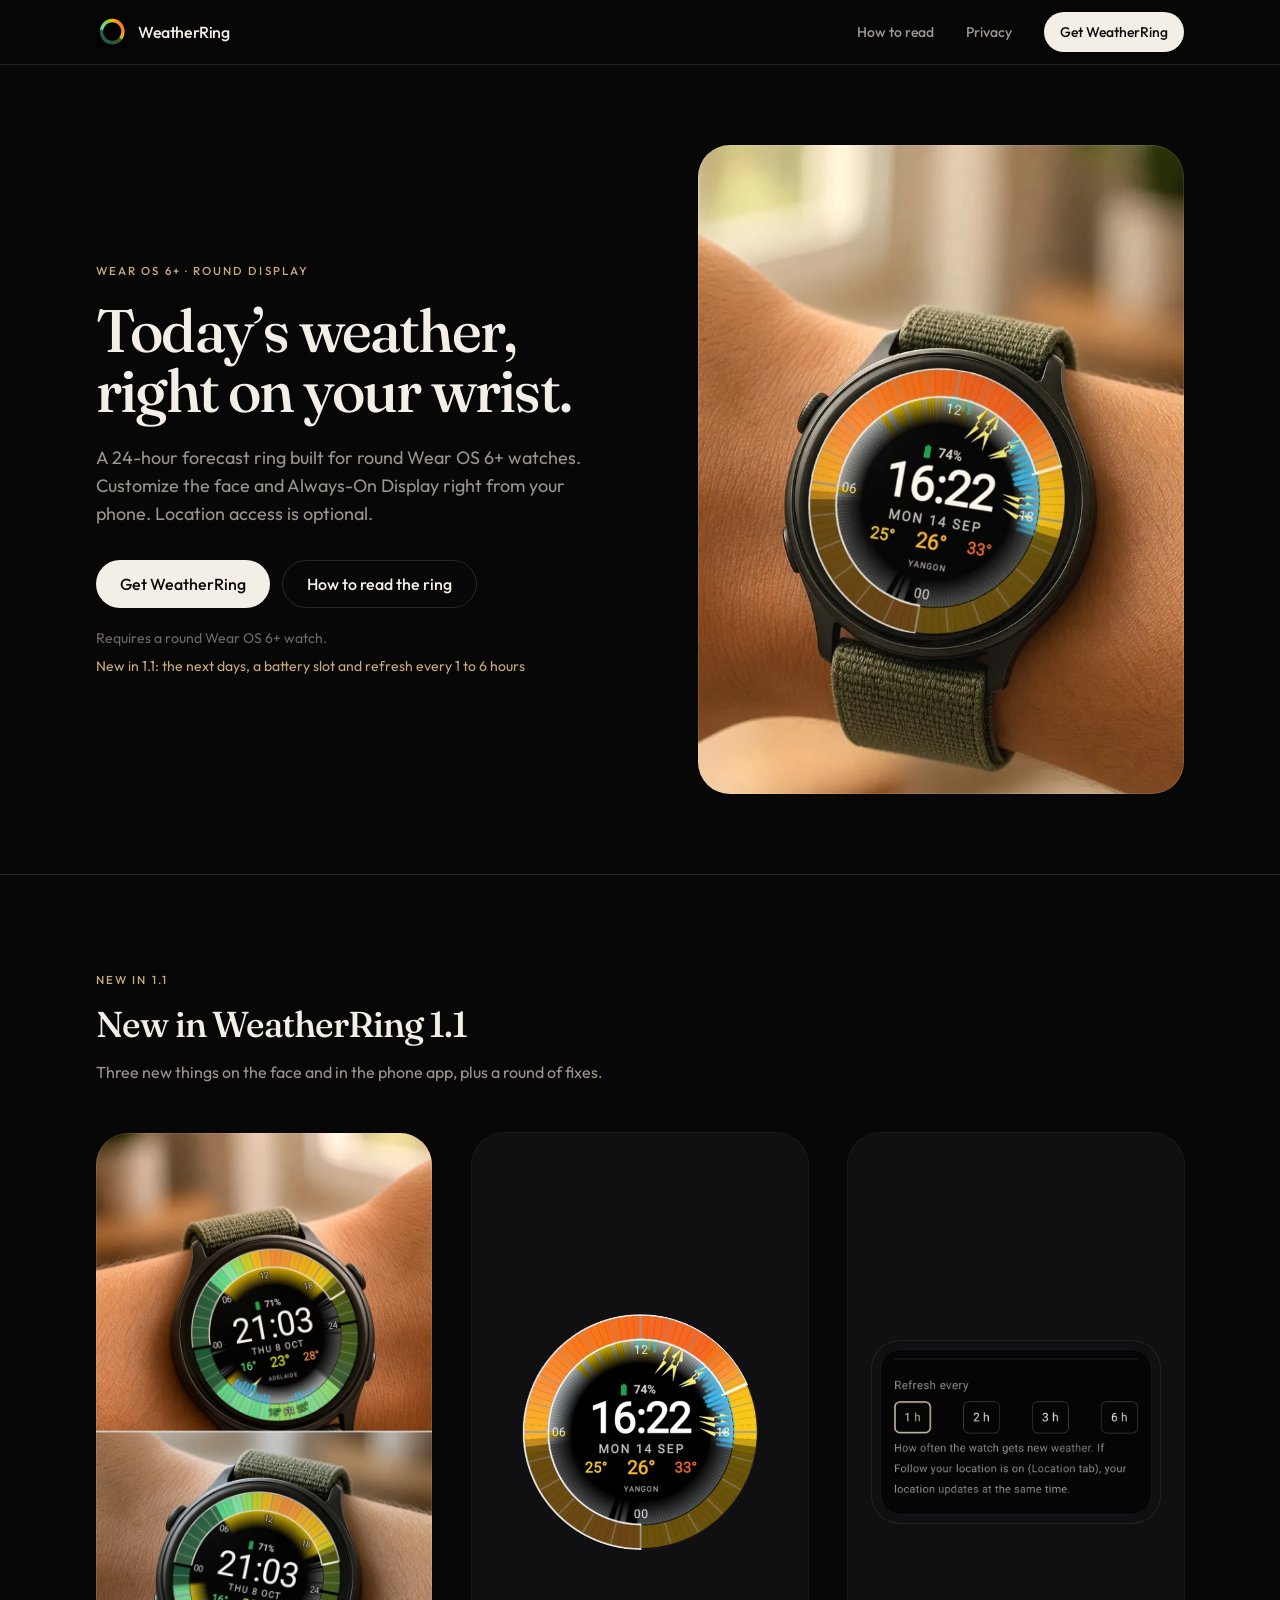
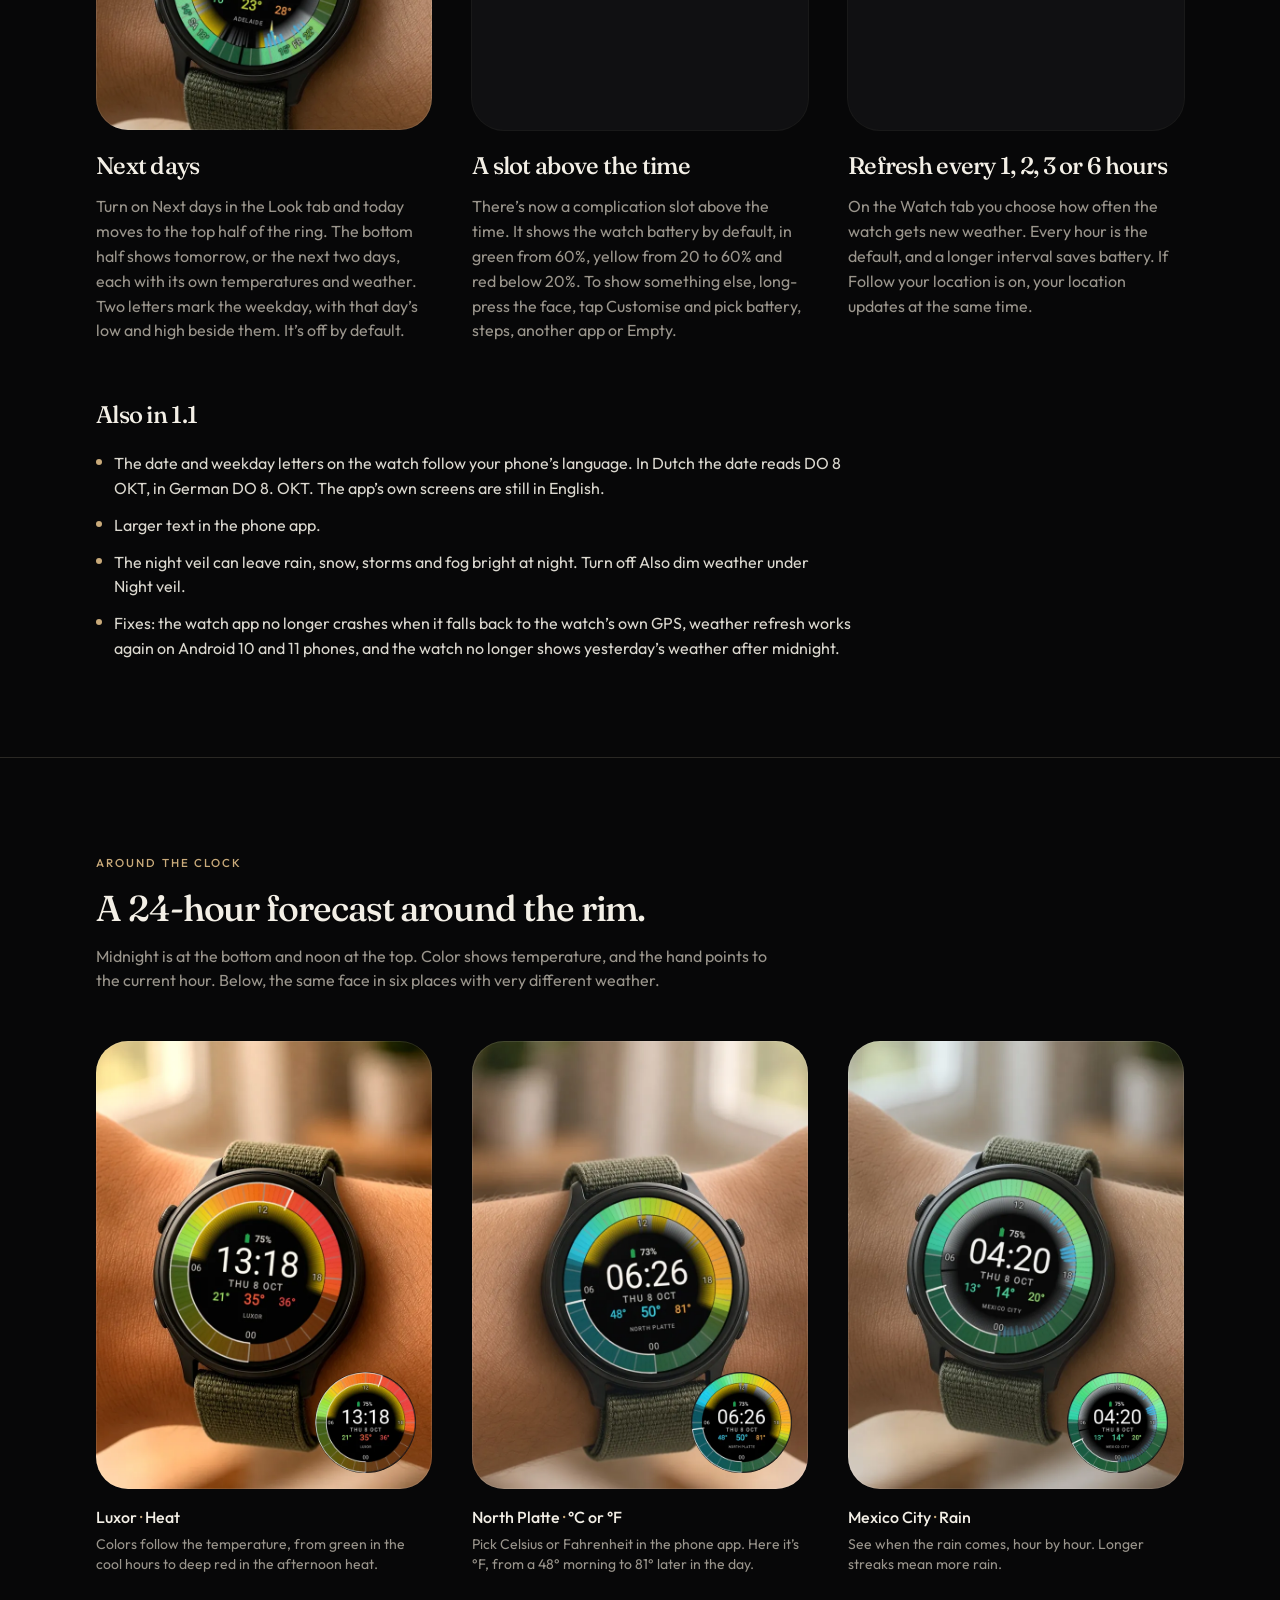
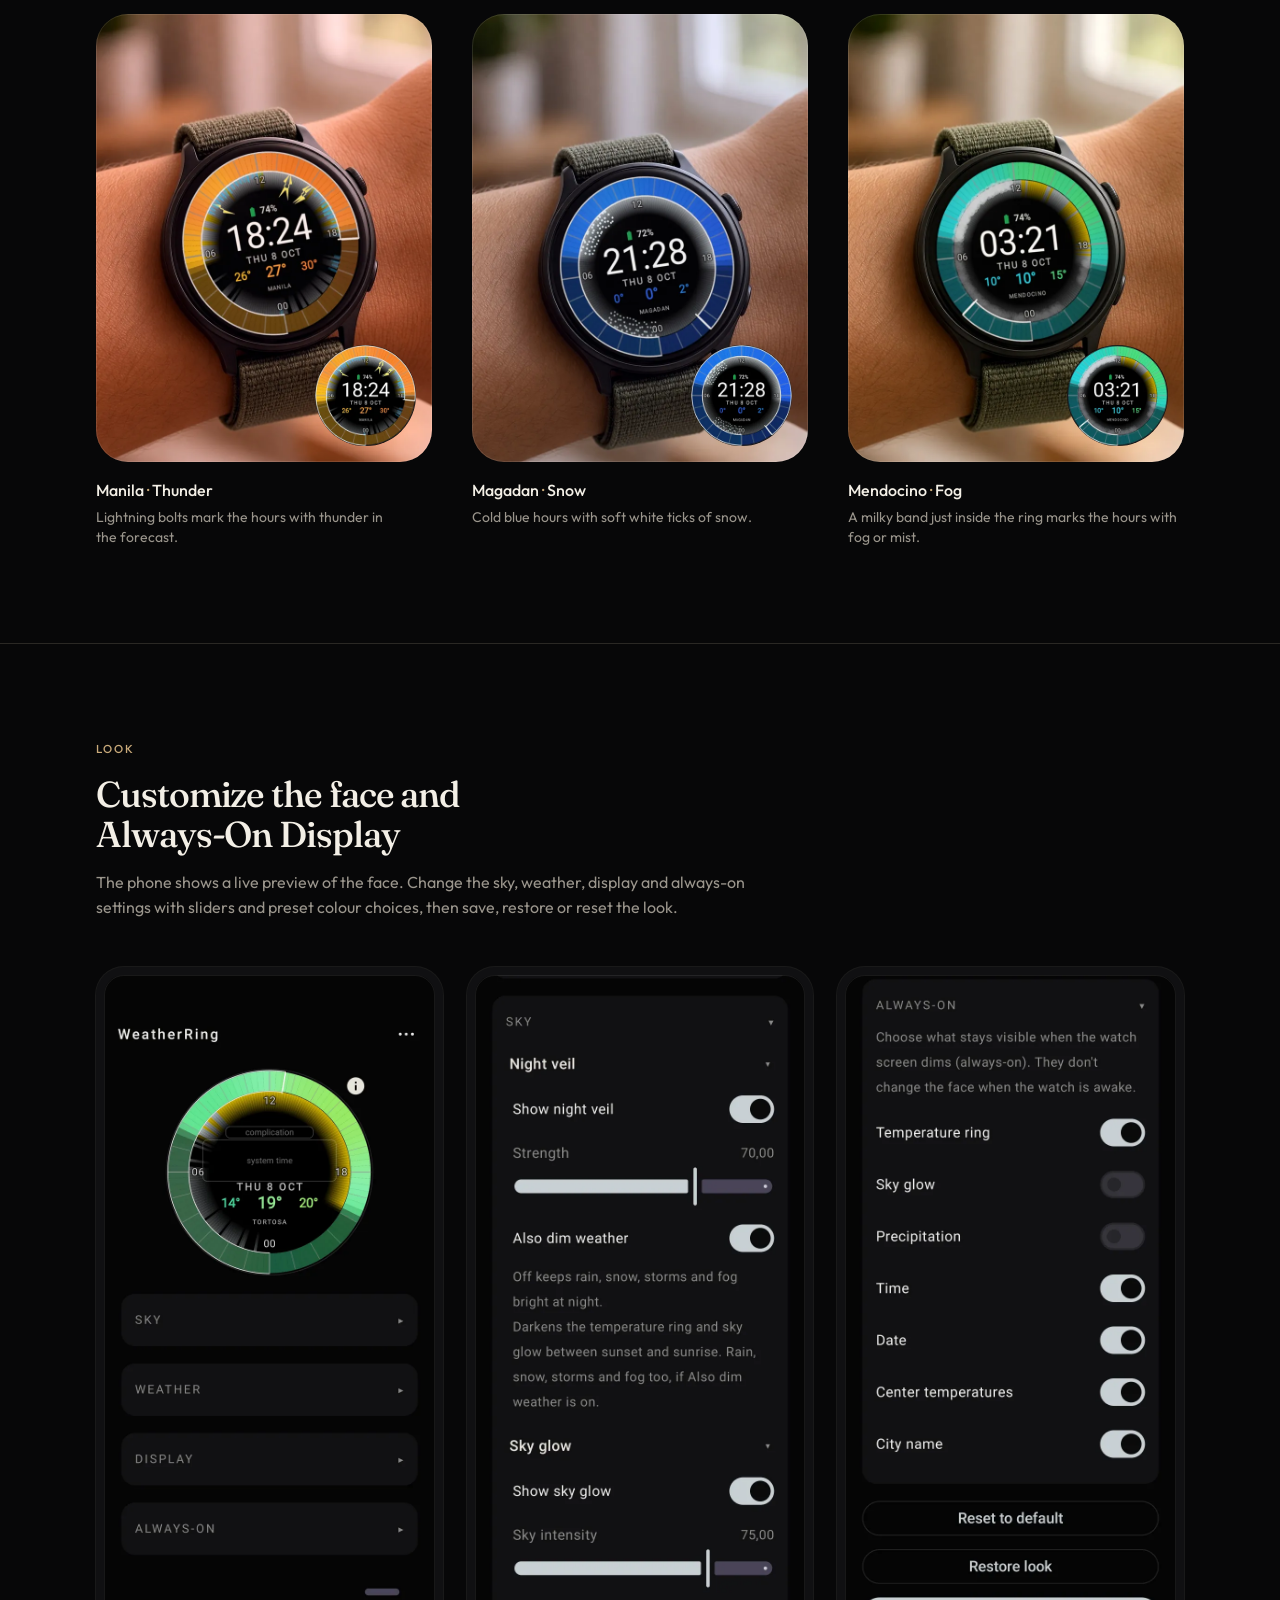
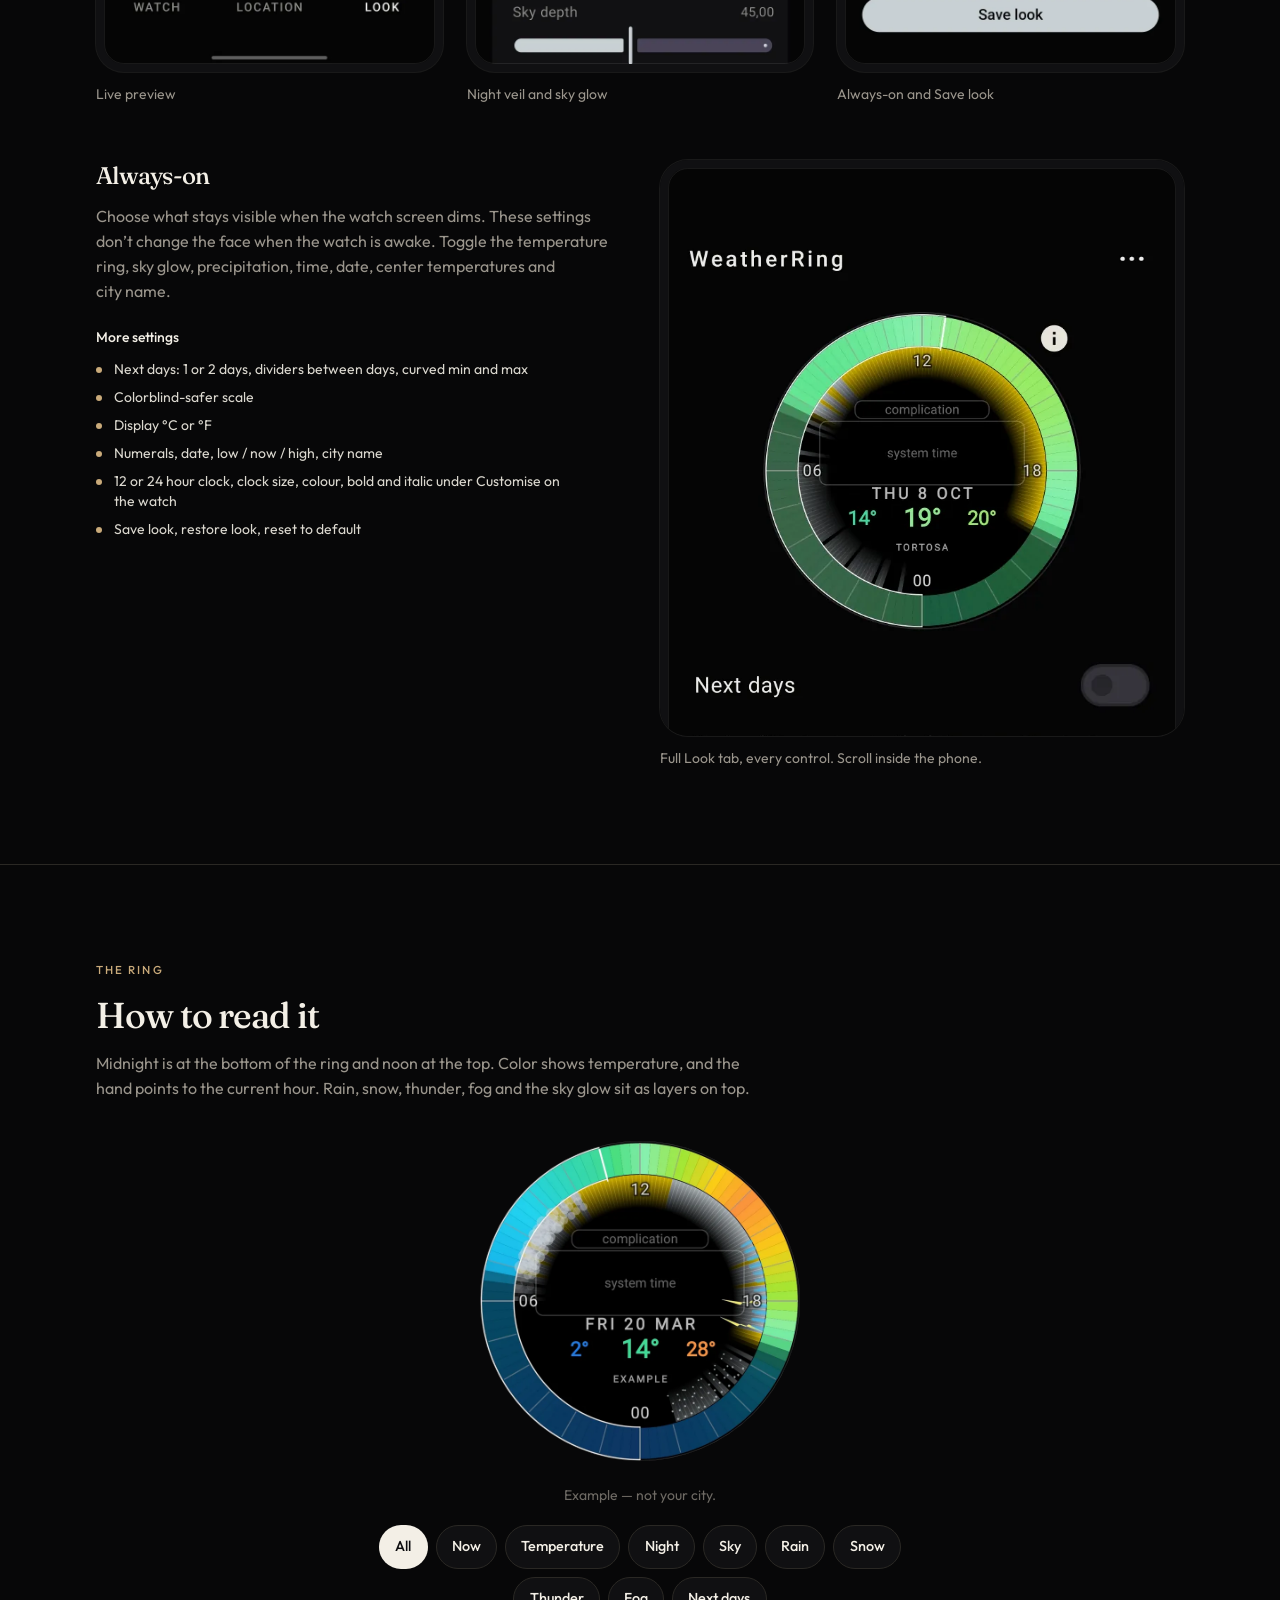
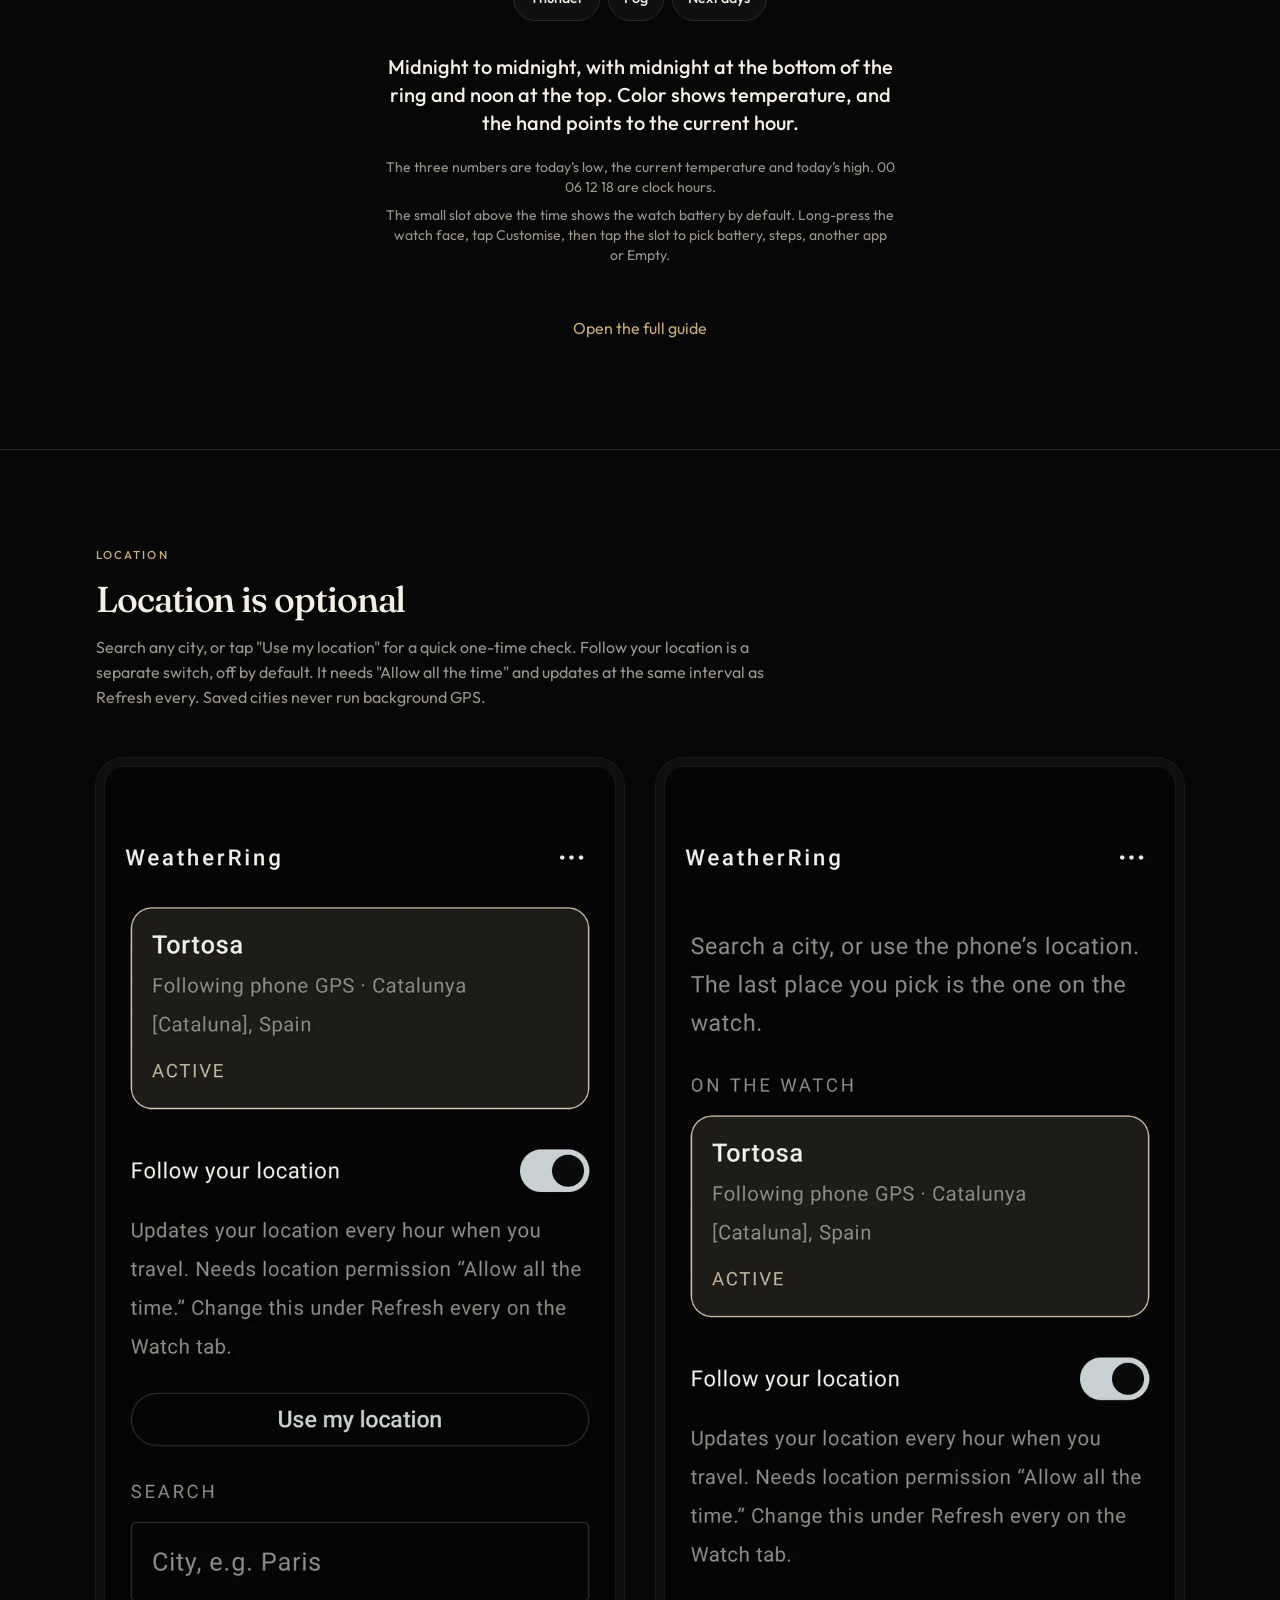
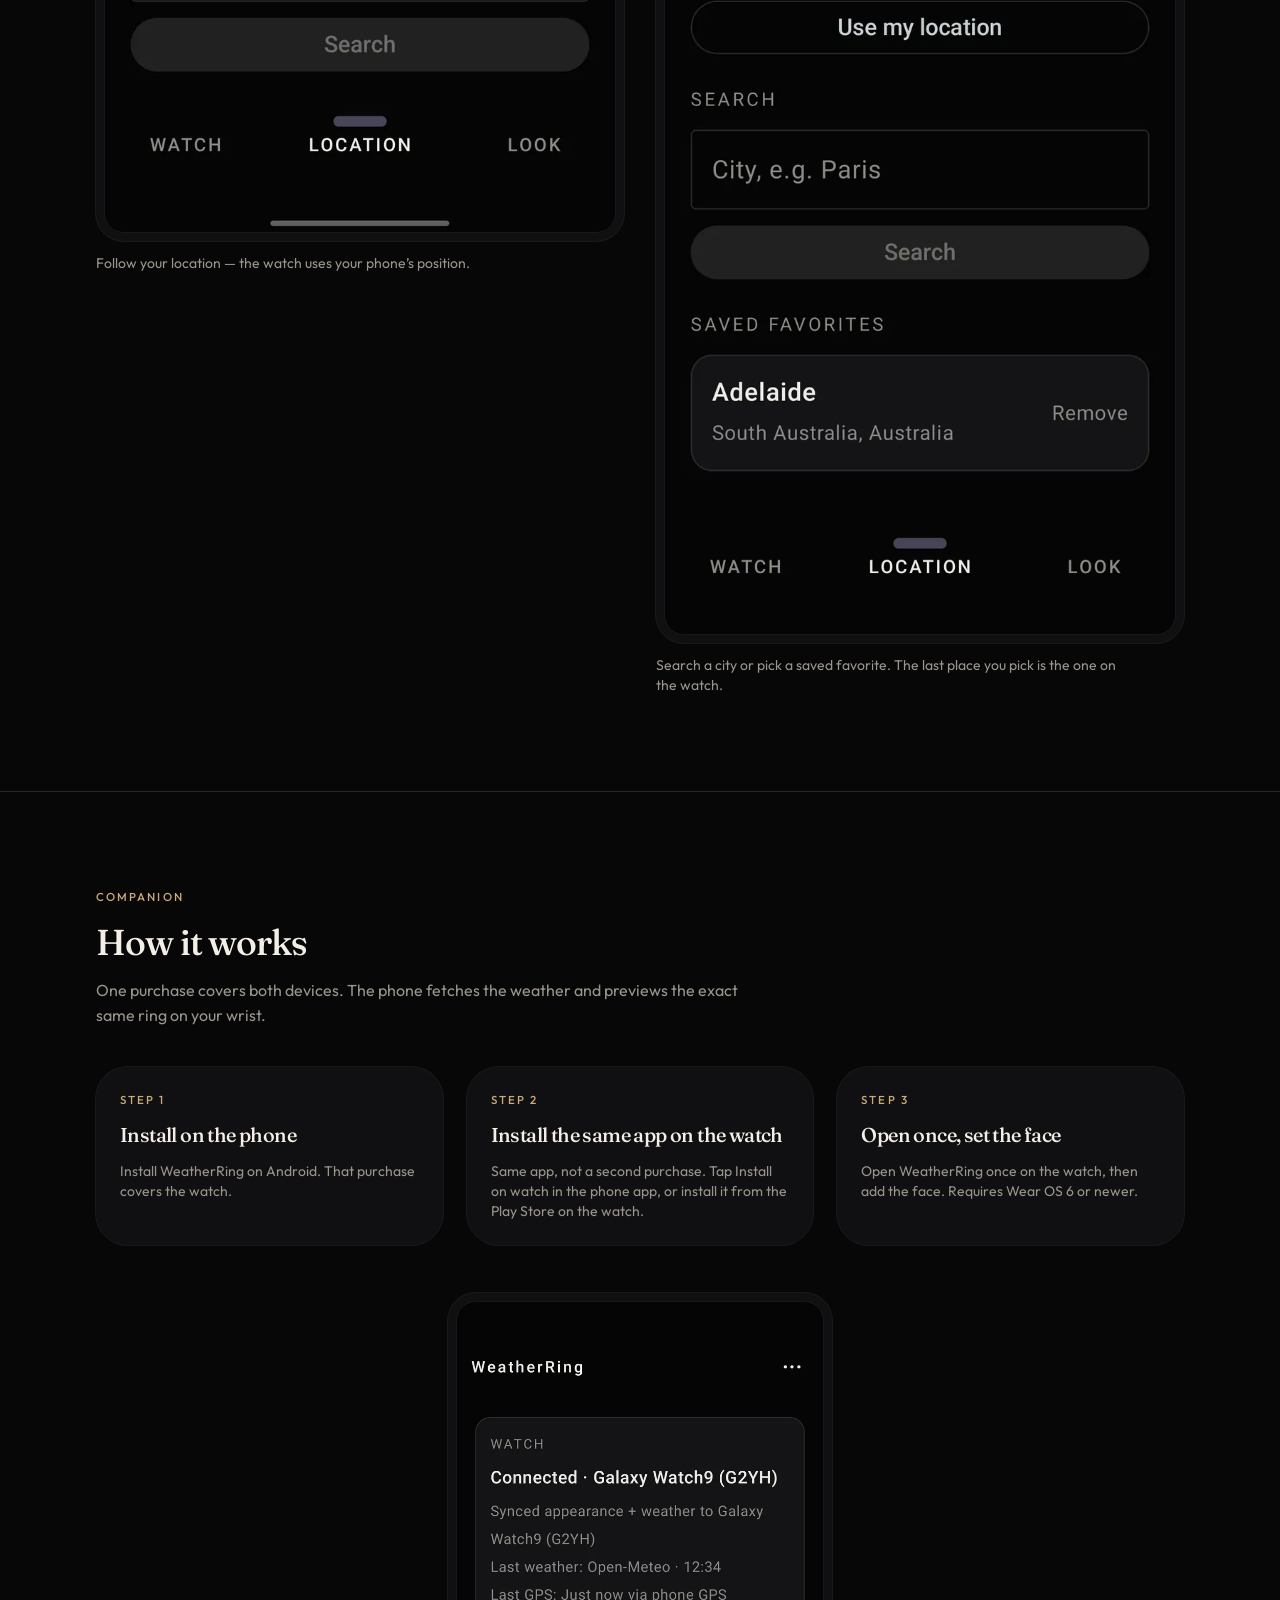
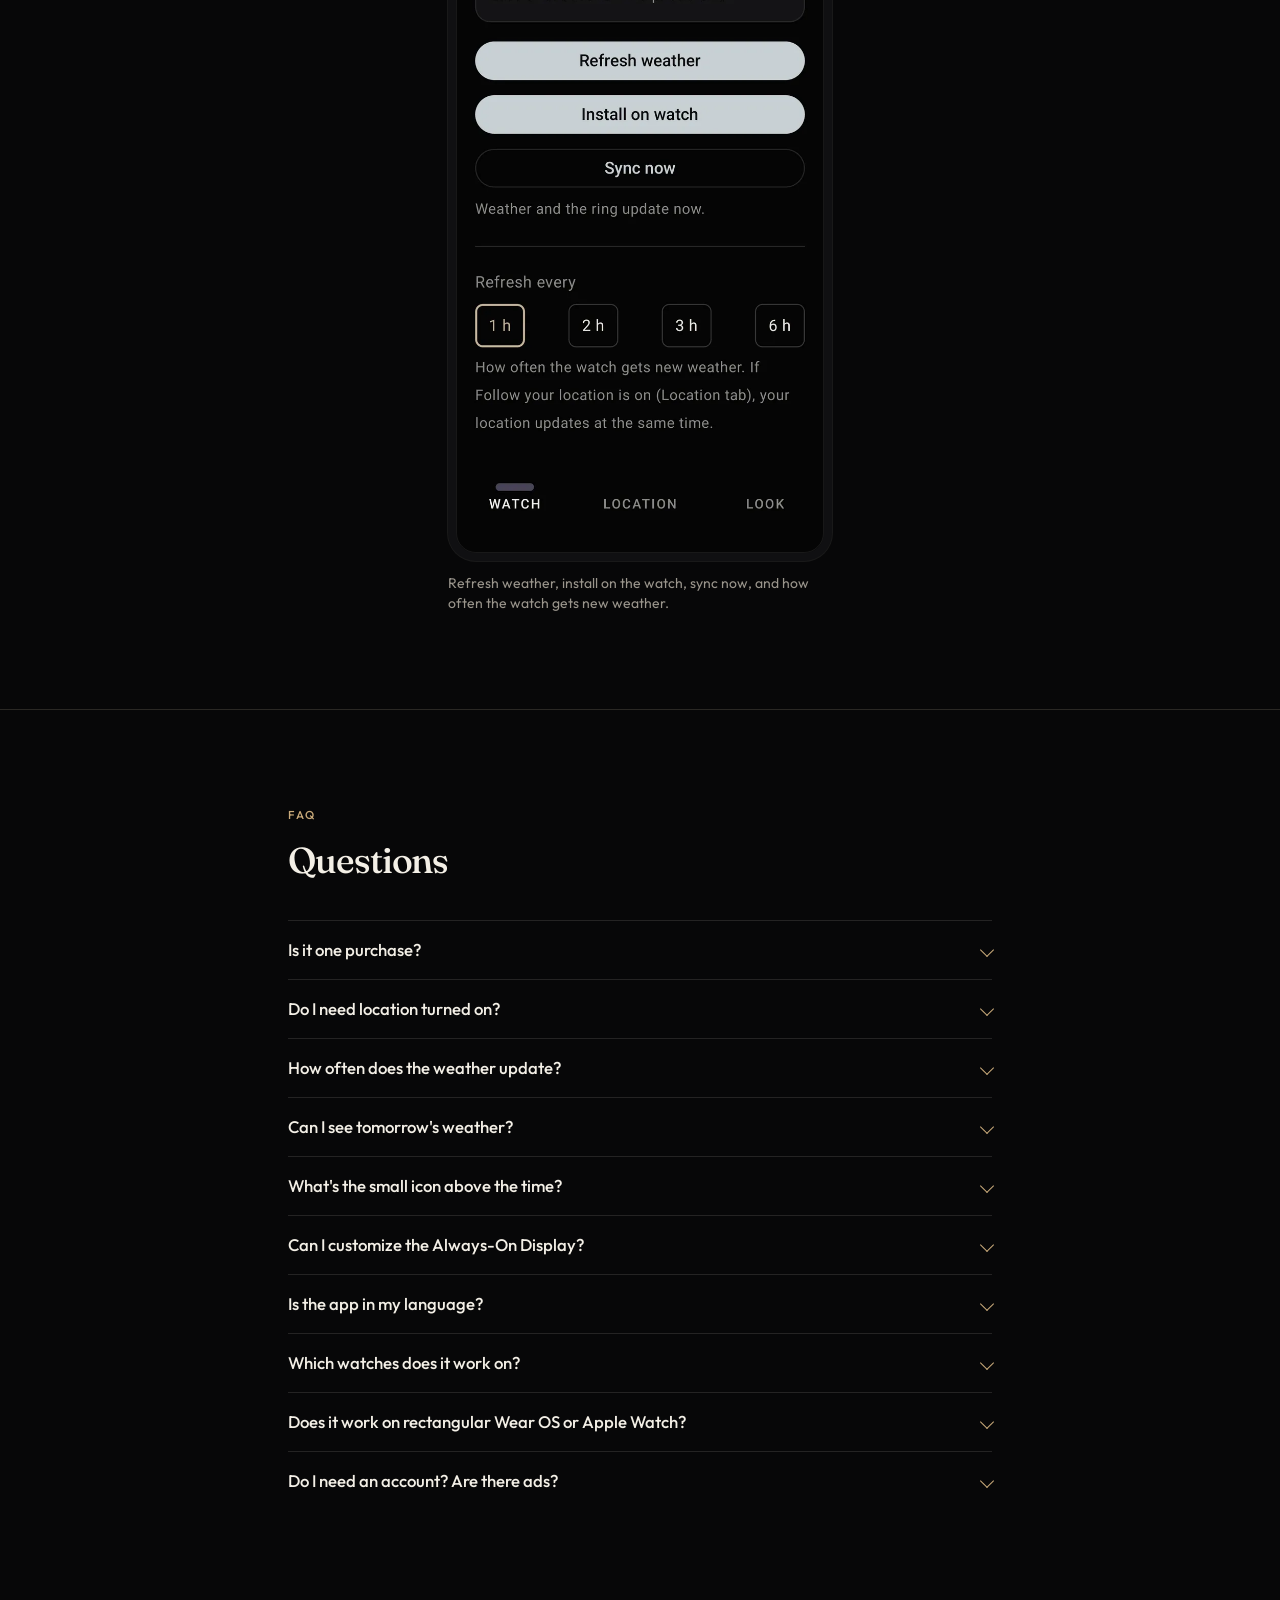
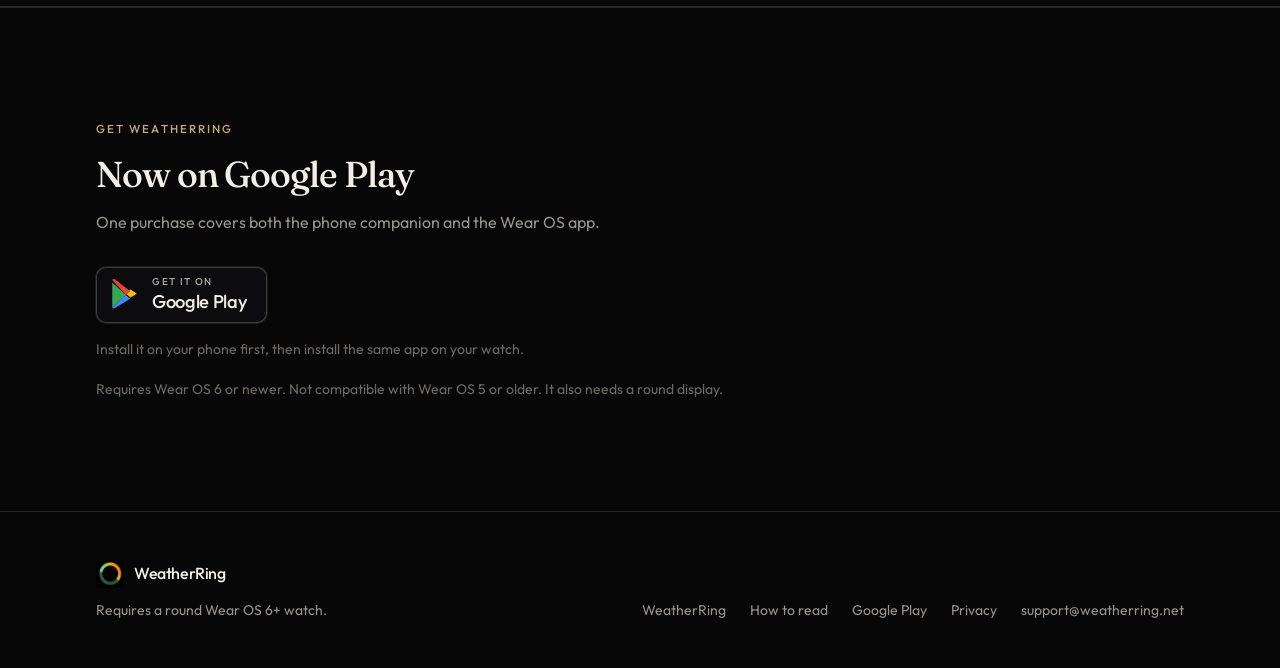
==== commit d7a449bd: "How to read: 1.1 layer faces from the app; show the whole Next days wristshot - Replace the read-* l" ====
--- a/index.html
+++ b/index.html
@@ -84,7 +84,7 @@
         <p class="mt-4 max-w-2xl text-muted">Three new things on the face and in the phone app, plus a round of fixes.</p>
         <div class="mt-12 grid gap-10 md:grid-cols-3">
           <article>
-            <picture><source type="image/webp" srcset="images/ws-nextdays-720.webp"><img src="images/ws-nextdays-720.jpg" alt="Two WeatherRing faces in Adelaide. In the top one the bottom half of the ring shows tomorrow, in the bottom one it shows the next two days" width="720" height="1280" class="aspect-[3/4] w-full rounded-2xl object-cover object-[center_32%] outline outline-1 -outline-offset-1 outline-white/10" loading="lazy" decoding="async"></picture>
+            <picture><source type="image/webp" srcset="images/ws-nextdays-720.webp"><img src="images/ws-nextdays-720.jpg" alt="Two WeatherRing faces in Adelaide. In the top one the bottom half of the ring shows tomorrow, in the bottom one it shows the next two days" width="720" height="1280" class="w-full rounded-2xl outline outline-1 -outline-offset-1 outline-white/10" loading="lazy" decoding="async"></picture>
             <h3 class="mt-5 font-display text-2xl text-fg">Next days</h3>
             <p class="mt-3 text-muted">Turn on Next days in the Look tab and today moves to the top half of the ring. The bottom half shows tomorrow, or the next two days, each with its own temperatures and weather. Two letters mark the weekday, with that day’s low and high beside them. It’s off by default.</p>
           </article>
@@ -214,7 +214,7 @@
         <p class="mt-4 max-w-2xl text-muted">Midnight is at the bottom of the ring and noon at the top. Color shows temperature, and the hand points to the current hour. Rain, snow, thunder, fog and the sky glow sit as layers on top.</p>
         <div class="mt-10">
         <div class="mx-auto max-w-xl">
-          <img data-layer-face src="images/read-all.jpg" alt="Example WeatherRing face with every layer on, 11:00 on Friday 20 March" width="720" height="720" class="face-disc mx-auto w-64 sm:w-72 lg:w-80" loading="lazy" decoding="async">
+          <img data-layer-face src="images/read-all.jpg" alt="Example WeatherRing face with every layer on, Friday 20 March: low 2°, now 14°, high 28°" width="720" height="720" class="face-disc mx-auto w-64 sm:w-72 lg:w-80" loading="lazy" decoding="async">
           <p class="mt-6 text-center text-sm text-subtle">Example — not your city.</p>
           <div class="mt-5 flex flex-wrap justify-center gap-2" role="group" aria-label="Ring layers">
             <button type="button" class="layer-chip" data-layer="all" aria-pressed="true">All</button><button type="button" class="layer-chip" data-layer="now" aria-pressed="false">Now</button><button type="button" class="layer-chip" data-layer="temperature" aria-pressed="false">Temperature</button><button type="button" class="layer-chip" data-layer="night" aria-pressed="false">Night</button><button type="button" class="layer-chip" data-layer="sky" aria-pressed="false">Sky</button><button type="button" class="layer-chip" data-layer="rain" aria-pressed="false">Rain</button><button type="button" class="layer-chip" data-layer="snow" aria-pressed="false">Snow</button><button type="button" class="layer-chip" data-layer="thunder" aria-pressed="false">Thunder</button><button type="button" class="layer-chip" data-layer="fog" aria-pressed="false">Fog</button><button type="button" class="layer-chip" data-layer="nextdays" aria-pressed="false">Next days</button>
--- a/css/site.css
+++ b/css/site.css
@@ -2,5 +2,5 @@
 @layer properties{@supports (((-webkit-hyphens:none)) and (not (margin-trim:inline))) or ((-moz-orient:inline) and (not (color:rgb(from red r g b)))){*,:before,:after,::backdrop{--tw-scale-x:1;--tw-scale-y:1;--tw-scale-z:1;--tw-rotate-x:initial;--tw-rotate-y:initial;--tw-rotate-z:initial;--tw-skew-x:initial;--tw-skew-y:initial;--tw-space-y-reverse:0;--tw-border-style:solid;--tw-leading:initial;--tw-font-weight:initial;--tw-tracking:initial;--tw-ordinal:initial;--tw-slashed-zero:initial;--tw-numeric-figure:initial;--tw-numeric-spacing:initial;--tw-numeric-fraction:initial;--tw-shadow:0 0 #0000;--tw-shadow-color:initial;--tw-shadow-alpha:100%;--tw-inset-shadow:0 0 #0000;--tw-inset-shadow-color:initial;--tw-inset-shadow-alpha:100%;--tw-ring-color:initial;--tw-ring-shadow:0 0 #0000;--tw-inset-ring-color:initial;--tw-inset-ring-shadow:0 0 #0000;--tw-ring-inset:initial;--tw-ring-offset-width:0px;--tw-ring-offset-color:#fff;--tw-ring-offset-shadow:0 0 #0000;--tw-outline-style:solid;--tw-blur:initial;--tw-brightness:initial;--tw-contrast:initial;--tw-grayscale:initial;--tw-hue-rotate:initial;--tw-invert:initial;--tw-opacity:initial;--tw-saturate:initial;--tw-sepia:initial;--tw-drop-shadow:initial;--tw-drop-shadow-color:initial;--tw-drop-shadow-alpha:100%;--tw-drop-shadow-size:initial;--tw-backdrop-blur:initial;--tw-backdrop-brightness:initial;--tw-backdrop-contrast:initial;--tw-backdrop-grayscale:initial;--tw-backdrop-hue-rotate:initial;--tw-backdrop-invert:initial;--tw-backdrop-opacity:initial;--tw-backdrop-saturate:initial;--tw-backdrop-sepia:initial;--tw-duration:initial;--tw-ease:initial;--tw-content:"";--tw-translate-x:0;--tw-translate-y:0;--tw-translate-z:0}}}@layer theme{:root,:host{--font-sans:"Outfit", ui-sans-serif, system-ui, sans-serif;--font-mono:ui-monospace, SFMono-Regular, Menlo, Monaco, Consolas, "Liberation Mono", "Courier New", monospace;--color-red-500:oklch(63.7% .237 25.331);--color-zinc-50:oklch(98.5% 0 none);--color-zinc-400:oklch(70.5% .015 286.067);--color-zinc-500:oklch(55.2% .016 285.938);--color-zinc-900:oklch(21% .006 285.885);--color-zinc-950:oklch(14.1% .005 285.823);--color-neutral-100:oklch(97% 0 none);--color-neutral-300:oklch(87% 0 none);--color-neutral-500:oklch(55.6% 0 none);--color-neutral-700:oklch(37.1% 0 none);--color-neutral-900:oklch(20.5% 0 none);--color-black:#000;--color-white:#fff;--spacing:.25rem;--container-sm:24rem;--container-md:28rem;--container-lg:32rem;--container-xl:36rem;--container-2xl:42rem;--container-3xl:48rem;--container-6xl:72rem;--text-xs:.75rem;--text-sm:.875rem;--text-sm--line-height:calc(1.25 / .875);--text-base:1rem;--text-base--line-height:calc(1.5 / 1);--text-lg:1.125rem;--text-lg--line-height:calc(1.75 / 1.125);--text-xl:1.25rem;--text-xl--line-height:calc(1.75 / 1.25);--text-2xl:1.5rem;--text-2xl--line-height:calc(2 / 1.5);--text-3xl:1.875rem;--text-3xl--line-height:calc(2.25 / 1.875);--text-4xl:2.25rem;--text-4xl--line-height:calc(2.5 / 2.25);--text-5xl:3rem;--text-5xl--line-height:1;--text-6xl:3.75rem;--text-6xl--line-height:1;--font-weight-medium:500;--font-weight-semibold:600;--tracking-tight:-.025em;--leading-tight:1.25;--leading-snug:1.375;--leading-normal:1.5;--radius-xs:4px;--radius-sm:8px;--radius-md:12px;--radius-lg:16px;--radius-xl:24px;--radius-2xl:32px;--ease-out:cubic-bezier(0, 0, .2, 1);--ease-in-out:cubic-bezier(.4, 0, .2, 1);--animate-pulse:pulse 2s cubic-bezier(.4, 0, .6, 1) infinite;--blur-md:12px;--default-transition-duration:.15s;--default-transition-timing-function:cubic-bezier(.4, 0, .2, 1);--default-font-family:var(--font-sans);--default-mono-font-family:var(--font-mono);--color-bg:#070708;--color-bg-elevated:#101012;--color-fg:#f3efe6;--color-muted:#9a958c;--color-subtle:#6e6a64;--color-gold:#c9aa7a;--color-gold-bright:#e0c08a;--color-cream:#f3efe6;--color-ink:#0c0c0e;--color-border:#2a2824;--color-border-strong:#3d3933;--font-display:"Fraunces", ui-serif, Georgia, "Times New Roman", serif;--shadow-border:0 0 0 1px #f3efe614;--shadow-border-hover:0 0 0 1px #f3efe624}}@layer base{*,:after,:before,::backdrop{box-sizing:border-box;border:0 solid;margin:0;padding:0}::file-selector-button{box-sizing:border-box;border:0 solid;margin:0;padding:0}html,:host{-webkit-text-size-adjust:100%;tab-size:4;line-height:1.5;font-family:var(--default-font-family,-apple-system, BlinkMacSystemFont, "Segoe UI", Roboto, "Helvetica Neue", "Noto Sans", Arial, sans-serif, "Apple Color Emoji", "Segoe UI Emoji", "Segoe UI Symbol", "Noto Color Emoji");font-feature-settings:var(--default-font-feature-settings,normal);font-variation-settings:var(--default-font-variation-settings,normal);-webkit-tap-highlight-color:transparent}hr{height:0;color:inherit;border-top-width:1px}abbr:where([title]){-webkit-text-decoration:underline dotted;text-decoration:underline dotted}h1,h2,h3,h4,h5,h6{font-size:inherit;font-weight:inherit}a{color:inherit;-webkit-text-decoration:inherit;-webkit-text-decoration:inherit;-webkit-text-decoration:inherit;-webkit-text-decoration:inherit;text-decoration:inherit}b,strong{font-weight:bolder}code,kbd,samp,pre{font-family:var(--default-mono-font-family,ui-monospace, SFMono-Regular, Menlo, Monaco, Consolas, "Liberation Mono", "Courier New", monospace);font-feature-settings:var(--default-mono-font-feature-settings,normal);font-variation-settings:var(--default-mono-font-variation-settings,normal);font-size:1em}small{font-size:80%}sub,sup{vertical-align:baseline;font-size:75%;line-height:0;position:relative}sub{bottom:-.25em}sup{top:-.5em}table{text-indent:0;border-color:inherit;border-collapse:collapse}:-moz-focusring:where(:not(iframe)){outline:auto}progress{vertical-align:baseline}summary{display:list-item}ol,ul,menu{list-style:none}img,svg,video,canvas,audio,iframe,embed,object{vertical-align:middle;display:block}img,video{max-width:100%;height:auto}button,input,select,optgroup,textarea{font:inherit;font-feature-settings:inherit;font-variation-settings:inherit;letter-spacing:inherit;color:inherit;opacity:1;background-color:#0000;border-radius:0}::file-selector-button{font:inherit;font-feature-settings:inherit;font-variation-settings:inherit;letter-spacing:inherit;color:inherit;opacity:1;background-color:#0000;border-radius:0}:where(select:is([multiple],[size])) optgroup{font-weight:bolder}:where(select:is([multiple],[size])) optgroup option{padding-inline-start:20px}::file-selector-button{margin-inline-end:4px}::placeholder{opacity:1}@supports (not ((-webkit-appearance:-apple-pay-button))) or (contain-intrinsic-size:1px){::placeholder{color:currentColor}@supports (color:color-mix(in lab, red, red)){::placeholder{color:color-mix(in oklab, currentcolor 50%, transparent)}}}textarea{resize:vertical}::-webkit-search-decoration{-webkit-appearance:none}::-webkit-date-and-time-value{min-height:1lh;text-align:inherit}::-webkit-datetime-edit{display:inline-flex}::-webkit-datetime-edit-fields-wrapper{padding:0}::-webkit-datetime-edit{padding-block:0}::-webkit-datetime-edit-year-field{padding-block:0}::-webkit-datetime-edit-month-field{padding-block:0}::-webkit-datetime-edit-day-field{padding-block:0}::-webkit-datetime-edit-hour-field{padding-block:0}::-webkit-datetime-edit-minute-field{padding-block:0}::-webkit-datetime-edit-second-field{padding-block:0}::-webkit-datetime-edit-millisecond-field{padding-block:0}::-webkit-datetime-edit-meridiem-field{padding-block:0}::-webkit-calendar-picker-indicator{line-height:1}:-moz-ui-invalid{box-shadow:none}button,input:where([type=button],[type=reset],[type=submit]){appearance:button}::file-selector-button{appearance:button}::-webkit-inner-spin-button{height:auto}::-webkit-outer-spin-button{height:auto}[hidden]:where(:not([hidden=until-found])){display:none!important}html{-webkit-font-smoothing:antialiased;-moz-osx-font-smoothing:grayscale;background:var(--color-bg);color:var(--color-fg);scroll-behavior:smooth}body{background:var(--color-bg);min-height:100dvh;color:var(--color-fg);font-family:var(--font-sans);text-wrap:pretty;margin:0;line-height:1.55}h1,h2,h3{text-wrap:balance;font-family:var(--font-display);letter-spacing:-.03em;font-weight:500;line-height:1.12}button:not(:disabled),[role=button]:not(:disabled){cursor:pointer}a{color:inherit;text-underline-offset:.18em;text-decoration-thickness:1px}img{max-width:100%;height:auto}:focus-visible{outline:2px solid var(--color-gold);outline-offset:3px}::selection{background:#c9aa7a66}@supports (color:color-mix(in lab, red, red)){::selection{background:color-mix(in oklab, var(--color-gold) 40%, transparent)}}::selection{color:var(--color-fg)}}@layer components{.kicker{font-family:var(--font-sans);letter-spacing:.18em;text-transform:uppercase;color:var(--color-gold);font-size:.72rem;font-weight:500}.hairline{background:#f3efe61f;height:1px}@supports (color:color-mix(in lab, red, red)){.hairline{background:color-mix(in oklab, var(--color-fg) 12%, transparent)}}.phone-frame{background:var(--color-bg-elevated);box-shadow:var(--shadow-border);border-radius:28px;padding:8px}.phone-frame img{outline-offset:-1px;border-radius:20px;outline:1px solid #ffffff14;width:100%;display:block}.face-disc{outline-offset:-1px;background:#000;border-radius:999px;outline:1px solid #ffffff1a}.layer-chip{border:1px solid var(--color-border);background:var(--color-bg-elevated);min-height:44px;color:var(--color-fg);border-radius:999px;padding:.55rem .95rem;scroll-margin-top:5.5rem;font-size:.9rem;font-weight:500;transition:background-color .15s cubic-bezier(.22,1,.36,1),border-color .15s cubic-bezier(.22,1,.36,1),color .15s cubic-bezier(.22,1,.36,1)}.layer-chip[aria-pressed=true]{background:var(--color-cream);color:var(--color-ink);border-color:#0000}.layer-chip:hover{border-color:var(--color-border-strong)}.play-badge{background:var(--color-ink);min-height:56px;color:var(--color-cream);border:1px solid #f3efe638;border-radius:10px;align-items:center;gap:.75rem;padding:.45rem 1.15rem .45rem .7rem;display:inline-flex}@supports (color:color-mix(in lab, red, red)){.play-badge{border:1px solid color-mix(in oklab, var(--color-cream) 22%, transparent)}}.play-badge{box-shadow:var(--shadow-border);transition:transform .15s cubic-bezier(.22,1,.36,1)}a:hover .play-badge{transform:scale(.98)}.play-badge-kicker{letter-spacing:.14em;text-transform:uppercase;color:#f3efe6b3;font-size:.62rem;font-weight:500}@supports (color:color-mix(in lab, red, red)){.play-badge-kicker{color:color-mix(in oklab, var(--color-cream) 70%, transparent)}}.play-badge-title{letter-spacing:-.02em;color:var(--color-cream);margin-top:.1rem;font-size:1.15rem;font-weight:500}.faq-item{border-top:1px solid #f3efe61f}@supports (color:color-mix(in lab, red, red)){.faq-item{border-top:1px solid color-mix(in oklab, var(--color-fg) 12%, transparent)}}.faq-item summary{cursor:pointer;justify-content:space-between;align-items:center;gap:1rem;min-height:56px;padding:1rem 0;font-size:1.05rem;font-weight:500;list-style:none;display:flex}.faq-item summary::-webkit-details-marker{display:none}.faq-item summary:after{content:"";border-right:1.5px solid var(--color-gold);border-bottom:1.5px solid var(--color-gold);flex-shrink:0;width:10px;height:10px;transition:transform .15s cubic-bezier(.22,1,.36,1);transform:rotate(45deg)}.faq-item[open] summary:after{transform:rotate(225deg)}.stagger-in>*{animation:.5s cubic-bezier(.22,1,.36,1) both rise-in}.stagger-in>:first-child{animation-delay:40ms}.stagger-in>:nth-child(2){animation-delay:.12s}.stagger-in>:nth-child(3){animation-delay:.2s}.stagger-in>:nth-child(4){animation-delay:.28s}.stagger-in>:nth-child(5){animation-delay:.36s}}@layer utilities{.collapse{visibility:collapse}.invisible{visibility:hidden}.visible{visibility:visible}.sr-only{clip-path:inset(50%);white-space:nowrap;border-width:0;width:1px;height:1px;margin:-1px;padding:0;position:absolute;overflow:hidden}.absolute{position:absolute}.fixed{position:fixed}.relative{position:relative}.static{position:static}.sticky{position:sticky}.inset-0{inset:0}.top-0{top:0}.top-1\/2{top:50%}.top-\[18px\]{top:18px}.top-\[26px\]{top:26px}.right-1{right:var(--spacing)}.right-2{right:calc(var(--spacing) * 2)}.right-2\.5{right:calc(var(--spacing) * 2.5)}.right-3{right:calc(var(--spacing) * 3)}.right-4{right:calc(var(--spacing) * 4)}.bottom-4{bottom:calc(var(--spacing) * 4)}.left-1{left:var(--spacing)}.left-2{left:calc(var(--spacing) * 2)}.left-2\.5{left:calc(var(--spacing) * 2.5)}.left-3{left:calc(var(--spacing) * 3)}.left-4{left:calc(var(--spacing) * 4)}.isolate{isolation:isolate}.z-40{z-index:40}.order-1{order:1}.order-2{order:2}.container{width:100%}@media (width>=40rem){.container{max-width:40rem}}@media (width>=48rem){.container{max-width:48rem}}@media (width>=64rem){.container{max-width:64rem}}@media (width>=80rem){.container{max-width:80rem}}@media (width>=96rem){.container{max-width:96rem}}.mx-auto{margin-inline:auto}.mt-0{margin-top:0}.mt-1{margin-top:var(--spacing)}.mt-2{margin-top:calc(var(--spacing) * 2)}.mt-3{margin-top:calc(var(--spacing) * 3)}.mt-4{margin-top:calc(var(--spacing) * 4)}.mt-5{margin-top:calc(var(--spacing) * 5)}.mt-6{margin-top:calc(var(--spacing) * 6)}.mt-8{margin-top:calc(var(--spacing) * 8)}.mt-10{margin-top:calc(var(--spacing) * 10)}.mt-12{margin-top:calc(var(--spacing) * 12)}.mt-14{margin-top:calc(var(--spacing) * 14)}.ml-px{margin-left:1px}.block{display:block}.flex{display:flex}.grid{display:grid}.hidden{display:none}.inline{display:inline}.inline-flex{display:inline-flex}.table{display:table}.aspect-\[3\/4\]{aspect-ratio:3/4}.size-1\.5{width:calc(var(--spacing) * 1.5);height:calc(var(--spacing) * 1.5)}.size-5{width:calc(var(--spacing) * 5);height:calc(var(--spacing) * 5)}.size-6{width:calc(var(--spacing) * 6);height:calc(var(--spacing) * 6)}.size-7{width:calc(var(--spacing) * 7);height:calc(var(--spacing) * 7)}.size-8{width:calc(var(--spacing) * 8);height:calc(var(--spacing) * 8)}.size-10{width:calc(var(--spacing) * 10);height:calc(var(--spacing) * 10)}.size-11{width:calc(var(--spacing) * 11);height:calc(var(--spacing) * 11)}.h-8{height:calc(var(--spacing) * 8)}.h-10{height:calc(var(--spacing) * 10)}.h-12{height:calc(var(--spacing) * 12)}.h-16{height:calc(var(--spacing) * 16)}.h-px{height:1px}.max-h-\[36rem\]{max-height:36rem}.min-h-11{min-height:calc(var(--spacing) * 11)}.min-h-\[70vh\]{min-height:70vh}.min-h-screen{min-height:100vh}.w-8{width:calc(var(--spacing) * 8)}.w-56{width:calc(var(--spacing) * 56)}.w-64{width:calc(var(--spacing) * 64)}.w-\[30\%\]{width:30%}.w-fit{width:fit-content}.w-full{width:100%}.max-w-2xl{max-width:var(--container-2xl)}.max-w-3xl{max-width:var(--container-3xl)}.max-w-6xl{max-width:var(--container-6xl)}.max-w-28{max-width:calc(var(--spacing) * 28)}.max-w-\[220px\]{max-width:220px}.max-w-lg{max-width:var(--container-lg)}.max-w-md{max-width:var(--container-md)}.max-w-sm{max-width:var(--container-sm)}.max-w-xl{max-width:var(--container-xl)}.min-w-0{min-width:0}.flex-1{flex:1}.shrink{flex-shrink:1}.shrink-0{flex-shrink:0}.scale-100{--tw-scale-x:100%;--tw-scale-y:100%;--tw-scale-z:100%;scale:var(--tw-scale-x) var(--tw-scale-y)}.scale-\[0\.25\]{scale:.25}.-rotate-45{rotate:-45deg}.rotate-45{rotate:45deg}.transform{transform:var(--tw-rotate-x,) var(--tw-rotate-y,) var(--tw-rotate-z,) var(--tw-skew-x,) var(--tw-skew-y,)}.animate-pulse{animation:var(--animate-pulse)}.cursor-pointer{cursor:pointer}.resize{resize:both}.scroll-mt-24{scroll-margin-top:calc(var(--spacing) * 24)}.list-disc{list-style-type:disc}.flex-col{flex-direction:column}.flex-wrap{flex-wrap:wrap}.place-items-center{place-items:center}.items-center{align-items:center}.items-start{align-items:flex-start}.justify-between{justify-content:space-between}.justify-center{justify-content:center}.gap-1{gap:var(--spacing)}.gap-2{gap:calc(var(--spacing) * 2)}.gap-2\.5{gap:calc(var(--spacing) * 2.5)}.gap-3{gap:calc(var(--spacing) * 3)}.gap-6{gap:calc(var(--spacing) * 6)}.gap-8{gap:calc(var(--spacing) * 8)}.gap-10{gap:calc(var(--spacing) * 10)}:where(.space-y-2>:not(:last-child)){--tw-space-y-reverse:0;margin-block-start:calc(calc(var(--spacing) * 2) * var(--tw-space-y-reverse));margin-block-end:calc(calc(var(--spacing) * 2) * calc(1 - var(--tw-space-y-reverse)))}:where(.space-y-3>:not(:last-child)){--tw-space-y-reverse:0;margin-block-start:calc(calc(var(--spacing) * 3) * var(--tw-space-y-reverse));margin-block-end:calc(calc(var(--spacing) * 3) * calc(1 - var(--tw-space-y-reverse)))}.gap-x-6{column-gap:calc(var(--spacing) * 6)}.gap-y-3{row-gap:calc(var(--spacing) * 3)}.truncate{text-overflow:ellipsis;white-space:nowrap;overflow:hidden}.overflow-y-auto{overflow-y:auto}.rounded{border-radius:.25rem}.rounded-2xl{border-radius:var(--radius-2xl)}.rounded-full{border-radius:2147483647px}.rounded-lg{border-radius:var(--radius-lg)}.rounded-md{border-radius:var(--radius-md)}.rounded-xl{border-radius:var(--radius-xl)}.border{border-style:var(--tw-border-style);border-width:1px}.border-t{border-top-style:var(--tw-border-style);border-top-width:1px}.border-b{border-bottom-style:var(--tw-border-style);border-bottom-width:1px}.border-border{border-color:var(--color-border)}.border-border\/80{border-color:#2a2824cc}@supports (color:color-mix(in lab, red, red)){.border-border\/80{border-color:color-mix(in oklab, var(--color-border) 80%, transparent)}}.border-neutral-300{border-color:var(--color-neutral-300)}.bg-bg{background-color:var(--color-bg)}.bg-bg-elevated{background-color:var(--color-bg-elevated)}.bg-bg\/80{background-color:#070708cc}@supports (color:color-mix(in lab, red, red)){.bg-bg\/80{background-color:color-mix(in oklab, var(--color-bg) 80%, transparent)}}.bg-black{background-color:var(--color-black)}.bg-black\/10{background-color:#0000001a}@supports (color:color-mix(in lab, red, red)){.bg-black\/10{background-color:color-mix(in oklab, var(--color-black) 10%, transparent)}}.bg-cream{background-color:var(--color-cream)}.bg-fg{background-color:var(--color-fg)}.bg-gold{background-color:var(--color-gold)}.bg-zinc-50{background-color:var(--color-zinc-50)}.object-cover{object-fit:cover}.object-\[center_32\%\]{object-position:center 32%}.object-\[center_35\%\]{object-position:center 35%}.p-2{padding:calc(var(--spacing) * 2)}.p-6{padding:calc(var(--spacing) * 6)}.p-8{padding:calc(var(--spacing) * 8)}.p-\[16px\]{padding:16px}.px-4{padding-inline:calc(var(--spacing) * 4)}.px-5{padding-inline:calc(var(--spacing) * 5)}.px-6{padding-inline:calc(var(--spacing) * 6)}.py-2{padding-block:calc(var(--spacing) * 2)}.py-4{padding-block:calc(var(--spacing) * 4)}.py-12{padding-block:calc(var(--spacing) * 12)}.py-14{padding-block:calc(var(--spacing) * 14)}.py-16{padding-block:calc(var(--spacing) * 16)}.py-20{padding-block:calc(var(--spacing) * 20)}.py-24{padding-block:calc(var(--spacing) * 24)}.pr-3\.5{padding-right:calc(var(--spacing) * 3.5)}.pb-5{padding-bottom:calc(var(--spacing) * 5)}.pb-24{padding-bottom:calc(var(--spacing) * 24)}.pl-4{padding-left:calc(var(--spacing) * 4)}.pl-5{padding-left:calc(var(--spacing) * 5)}.text-center{text-align:center}.font-display{font-family:var(--font-display)}.font-sans{font-family:var(--font-sans)}.text-2xl{font-size:var(--text-2xl);line-height:var(--tw-leading,var(--text-2xl--line-height))}.text-3xl{font-size:var(--text-3xl);line-height:var(--tw-leading,var(--text-3xl--line-height))}.text-4xl{font-size:var(--text-4xl);line-height:var(--tw-leading,var(--text-4xl--line-height))}.text-base{font-size:var(--text-base);line-height:var(--tw-leading,var(--text-base--line-height))}.text-lg{font-size:var(--text-lg);line-height:var(--tw-leading,var(--text-lg--line-height))}.text-sm{font-size:var(--text-sm);line-height:var(--tw-leading,var(--text-sm--line-height))}.text-xl{font-size:var(--text-xl);line-height:var(--tw-leading,var(--text-xl--line-height))}.text-\[13px\]{font-size:13px}.leading-tight{--tw-leading:var(--leading-tight);line-height:var(--leading-tight)}.font-medium{--tw-font-weight:var(--font-weight-medium);font-weight:var(--font-weight-medium)}.font-semibold{--tw-font-weight:var(--font-weight-semibold);font-weight:var(--font-weight-semibold)}.tracking-tight{--tw-tracking:var(--tracking-tight);letter-spacing:var(--tracking-tight)}.text-balance{text-wrap:balance}.text-wrap{text-wrap:wrap}.break-words{overflow-wrap:break-word}.text-cream{color:var(--color-cream)}.text-fg{color:var(--color-fg)}.text-fg\/90{color:#f3efe6e6}@supports (color:color-mix(in lab, red, red)){.text-fg\/90{color:color-mix(in oklab, var(--color-fg) 90%, transparent)}}.text-gold{color:var(--color-gold)}.text-ink{color:var(--color-ink)}.text-muted{color:var(--color-muted)}.text-neutral-500{color:var(--color-neutral-500)}.text-red-500{color:var(--color-red-500)}.text-subtle{color:var(--color-subtle)}.text-white{color:var(--color-white)}.text-zinc-500{color:var(--color-zinc-500)}.text-zinc-900{color:var(--color-zinc-900)}.tabular-nums{--tw-numeric-spacing:tabular-nums;font-variant-numeric:var(--tw-ordinal,) var(--tw-slashed-zero,) var(--tw-numeric-figure,) var(--tw-numeric-spacing,) var(--tw-numeric-fraction,)}.no-underline{text-decoration-line:none}.underline-offset-4{text-underline-offset:4px}.antialiased{-webkit-font-smoothing:antialiased;-moz-osx-font-smoothing:grayscale}.opacity-0{opacity:0}.opacity-70{opacity:.7}.opacity-100{opacity:1}.shadow{--tw-shadow:0 1px 3px 0 var(--tw-shadow-color,#0000001a), 0 1px 2px -1px var(--tw-shadow-color,#0000001a);box-shadow:var(--tw-inset-shadow), var(--tw-inset-ring-shadow), var(--tw-ring-offset-shadow), var(--tw-ring-shadow), var(--tw-shadow)}.shadow-\[var\(--shadow-border\)\]{--tw-shadow:var(--shadow-border);box-shadow:var(--tw-inset-shadow), var(--tw-inset-ring-shadow), var(--tw-ring-offset-shadow), var(--tw-ring-shadow), var(--tw-shadow)}.ring{--tw-ring-shadow:var(--tw-ring-inset,) 0 0 0 calc(1px + var(--tw-ring-offset-width)) var(--tw-ring-color,currentcolor);box-shadow:var(--tw-inset-shadow), var(--tw-inset-ring-shadow), var(--tw-ring-offset-shadow), var(--tw-ring-shadow), var(--tw-shadow)}.outline,.outline-1{outline-style:var(--tw-outline-style);outline-width:1px}.-outline-offset-1{outline-offset:calc(1px * -1)}.outline-black\/10{outline-color:#0000001a}@supports (color:color-mix(in lab, red, red)){.outline-black\/10{outline-color:color-mix(in oklab, var(--color-black) 10%, transparent)}}.outline-white\/10{outline-color:#ffffff1a}@supports (color:color-mix(in lab, red, red)){.outline-white\/10{outline-color:color-mix(in oklab, var(--color-white) 10%, transparent)}}.blur{--tw-blur:blur(8px);filter:var(--tw-blur,) var(--tw-brightness,) var(--tw-contrast,) var(--tw-grayscale,) var(--tw-hue-rotate,) var(--tw-invert,) var(--tw-saturate,) var(--tw-sepia,) var(--tw-drop-shadow,)}.blur-\[4px\]{--tw-blur:blur(4px);filter:var(--tw-blur,) var(--tw-brightness,) var(--tw-contrast,) var(--tw-grayscale,) var(--tw-hue-rotate,) var(--tw-invert,) var(--tw-saturate,) var(--tw-sepia,) var(--tw-drop-shadow,)}.blur-none{--tw-blur: ;filter:var(--tw-blur,) var(--tw-brightness,) var(--tw-contrast,) var(--tw-grayscale,) var(--tw-hue-rotate,) var(--tw-invert,) var(--tw-saturate,) var(--tw-sepia,) var(--tw-drop-shadow,)}.grayscale{--tw-grayscale:grayscale(100%);filter:var(--tw-blur,) var(--tw-brightness,) var(--tw-contrast,) var(--tw-grayscale,) var(--tw-hue-rotate,) var(--tw-invert,) var(--tw-saturate,) var(--tw-sepia,) var(--tw-drop-shadow,)}.invert{--tw-invert:invert(100%);filter:var(--tw-blur,) var(--tw-brightness,) var(--tw-contrast,) var(--tw-grayscale,) var(--tw-hue-rotate,) var(--tw-invert,) var(--tw-saturate,) var(--tw-sepia,) var(--tw-drop-shadow,)}.sepia{--tw-sepia:sepia(100%);filter:var(--tw-blur,) var(--tw-brightness,) var(--tw-contrast,) var(--tw-grayscale,) var(--tw-hue-rotate,) var(--tw-invert,) var(--tw-saturate,) var(--tw-sepia,) var(--tw-drop-shadow,)}.filter{filter:var(--tw-blur,) var(--tw-brightness,) var(--tw-contrast,) var(--tw-grayscale,) var(--tw-hue-rotate,) var(--tw-invert,) var(--tw-saturate,) var(--tw-sepia,) var(--tw-drop-shadow,)}.backdrop-blur-md{--tw-backdrop-blur:blur(var(--blur-md));-webkit-backdrop-filter:var(--tw-backdrop-blur,) var(--tw-backdrop-brightness,) var(--tw-backdrop-contrast,) var(--tw-backdrop-grayscale,) var(--tw-backdrop-hue-rotate,) var(--tw-backdrop-invert,) var(--tw-backdrop-opacity,) var(--tw-backdrop-saturate,) var(--tw-backdrop-sepia,);backdrop-filter:var(--tw-backdrop-blur,) var(--tw-backdrop-brightness,) var(--tw-backdrop-contrast,) var(--tw-backdrop-grayscale,) var(--tw-backdrop-hue-rotate,) var(--tw-backdrop-invert,) var(--tw-backdrop-opacity,) var(--tw-backdrop-saturate,) var(--tw-backdrop-sepia,)}.transition{transition-property:color,background-color,border-color,outline-color,text-decoration-color,fill,stroke,--tw-gradient-from,--tw-gradient-via,--tw-gradient-to,opacity,box-shadow,transform,translate,scale,rotate,filter,-webkit-backdrop-filter,backdrop-filter,display,content-visibility,overlay,pointer-events;transition-timing-function:var(--tw-ease,var(--default-transition-timing-function));transition-duration:var(--tw-duration,var(--default-transition-duration))}.transition-\[box-shadow\]{transition-property:box-shadow;transition-timing-function:var(--tw-ease,var(--default-transition-timing-function));transition-duration:var(--tw-duration,var(--default-transition-duration))}.transition-\[opacity\,filter\,scale\]{transition-property:opacity,filter,scale;transition-timing-function:var(--tw-ease,var(--default-transition-timing-function));transition-duration:var(--tw-duration,var(--default-transition-duration))}.transition-\[scale\,background-color\]{transition-property:scale,background-color;transition-timing-function:var(--tw-ease,var(--default-transition-timing-function));transition-duration:var(--tw-duration,var(--default-transition-duration))}.transition-\[scale\,opacity\,filter\]{transition-property:scale,opacity,filter;transition-timing-function:var(--tw-ease,var(--default-transition-timing-function));transition-duration:var(--tw-duration,var(--default-transition-duration))}.transition-colors{transition-property:color,background-color,border-color,outline-color,text-decoration-color,fill,stroke,--tw-gradient-from,--tw-gradient-via,--tw-gradient-to;transition-timing-function:var(--tw-ease,var(--default-transition-timing-function));transition-duration:var(--tw-duration,var(--default-transition-duration))}.transition-transform{transition-property:transform,translate,scale,rotate;transition-timing-function:var(--tw-ease,var(--default-transition-timing-function));transition-duration:var(--tw-duration,var(--default-transition-duration))}.duration-150{--tw-duration:.15s;transition-duration:.15s}.duration-300{--tw-duration:.3s;transition-duration:.3s}.ease-\[cubic-bezier\(0\.2\,0\,0\,1\)\]{--tw-ease:cubic-bezier(.2,0,0,1);transition-timing-function:cubic-bezier(.2,0,0,1)}.ease-out{--tw-ease:var(--ease-out);transition-timing-function:var(--ease-out)}.outline-none{--tw-outline-style:none;outline-style:none}.placeholder\:text-subtle::placeholder{color:var(--color-subtle)}.after\:absolute:after{content:var(--tw-content);position:absolute}.after\:top-1\/2:after{content:var(--tw-content);top:50%}.after\:left-1\/2:after{content:var(--tw-content);left:50%}.after\:size-10:after{content:var(--tw-content);width:calc(var(--spacing) * 10);height:calc(var(--spacing) * 10)}.after\:-translate-1\/2:after{content:var(--tw-content);--tw-translate-x:calc(calc(1 / 2 * 100%) * -1);--tw-translate-y:calc(calc(1 / 2 * 100%) * -1);translate:var(--tw-translate-x) var(--tw-translate-y)}@media (hover:hover){.hover\:border-border-strong:hover{border-color:var(--color-border-strong)}.hover\:bg-neutral-100:hover{background-color:var(--color-neutral-100)}.hover\:text-fg:hover{color:var(--color-fg)}.hover\:text-gold-bright:hover{color:var(--color-gold-bright)}.hover\:underline:hover{text-decoration-line:underline}}.focus\:not-sr-only:focus{clip-path:none;white-space:normal;width:auto;height:auto;margin:0;padding:0;position:static;overflow:visible}.focus\:absolute:focus{position:absolute}.focus\:top-4:focus{top:calc(var(--spacing) * 4)}.focus\:left-4:focus{left:calc(var(--spacing) * 4)}.focus\:z-50:focus{z-index:50}.focus\:rounded-full:focus{border-radius:2147483647px}.focus\:bg-cream:focus{background-color:var(--color-cream)}.focus\:px-4:focus{padding-inline:calc(var(--spacing) * 4)}.focus\:py-2:focus{padding-block:calc(var(--spacing) * 2)}.focus\:text-ink:focus{color:var(--color-ink)}.active\:scale-\[0\.96\]:active,.active\:not-disabled\:scale-\[0\.96\]:active:not(:disabled){scale:.96}.disabled\:cursor-wait:disabled{cursor:wait}.disabled\:no-underline:disabled{text-decoration-line:none}@media (width>=40rem){.sm\:w-64{width:calc(var(--spacing) * 64)}.sm\:w-72{width:calc(var(--spacing) * 72)}.sm\:grid-cols-2{grid-template-columns:repeat(2,minmax(0,1fr))}.sm\:flex-row{flex-direction:row}.sm\:px-8{padding-inline:calc(var(--spacing) * 8)}.sm\:py-20{padding-block:calc(var(--spacing) * 20)}.sm\:py-24{padding-block:calc(var(--spacing) * 24)}.sm\:py-28{padding-block:calc(var(--spacing) * 28)}.sm\:text-3xl{font-size:var(--text-3xl);line-height:var(--tw-leading,var(--text-3xl--line-height))}.sm\:text-4xl{font-size:var(--text-4xl);line-height:var(--tw-leading,var(--text-4xl--line-height))}.sm\:text-5xl{font-size:var(--text-5xl);line-height:var(--tw-leading,var(--text-5xl--line-height))}.sm\:text-xl{font-size:var(--text-xl);line-height:var(--tw-leading,var(--text-xl--line-height))}}@media (width>=48rem){.md\:flex{display:flex}.md\:hidden{display:none}.md\:grid-cols-2{grid-template-columns:repeat(2,minmax(0,1fr))}.md\:grid-cols-3{grid-template-columns:repeat(3,minmax(0,1fr))}.md\:flex-row{flex-direction:row}.md\:items-end{align-items:flex-end}.md\:justify-between{justify-content:space-between}}@media (width>=64rem){.lg\:order-1{order:1}.lg\:order-2{order:2}.lg\:w-72{width:calc(var(--spacing) * 72)}.lg\:w-80{width:calc(var(--spacing) * 80)}.lg\:max-w-none{max-width:none}.lg\:grid-cols-2{grid-template-columns:repeat(2,minmax(0,1fr))}.lg\:grid-cols-3{grid-template-columns:repeat(3,minmax(0,1fr))}.lg\:grid-cols-\[1\.05fr_0\.95fr\]{grid-template-columns:1.05fr .95fr}.lg\:grid-cols-\[minmax\(0\,18rem\)_1fr\]{grid-template-columns:minmax(0,18rem) 1fr}.lg\:gap-16{gap:calc(var(--spacing) * 16)}.lg\:py-20{padding-block:calc(var(--spacing) * 20)}.lg\:text-6xl{font-size:var(--text-6xl);line-height:var(--tw-leading,var(--text-6xl--line-height))}}@media (width>=80rem){.xl\:grid-cols-3{grid-template-columns:repeat(3,minmax(0,1fr))}}@media (prefers-color-scheme:dark){.dark\:border-neutral-700{border-color:var(--color-neutral-700)}.dark\:bg-white\/20{background-color:#fff3}@supports (color:color-mix(in lab, red, red)){.dark\:bg-white\/20{background-color:color-mix(in oklab, var(--color-white) 20%, transparent)}}.dark\:bg-zinc-950{background-color:var(--color-zinc-950)}.dark\:text-zinc-50{color:var(--color-zinc-50)}.dark\:text-zinc-400{color:var(--color-zinc-400)}.dark\:outline-white\/10{outline-color:#ffffff1a}@supports (color:color-mix(in lab, red, red)){.dark\:outline-white\/10{outline-color:color-mix(in oklab, var(--color-white) 10%, transparent)}}@media (hover:hover){.dark\:hover\:bg-neutral-900:hover{background-color:var(--color-neutral-900)}}}}@keyframes rise-in{0%{opacity:0;filter:blur(4px);transform:translateY(12px)}to{opacity:1;filter:blur();transform:translateY(0)}}@media (prefers-reduced-motion:reduce){html{scroll-behavior:auto}.stagger-in>*{animation:none}}@property --tw-scale-x{syntax:"*";inherits:false;initial-value:1}@property --tw-scale-y{syntax:"*";inherits:false;initial-value:1}@property --tw-scale-z{syntax:"*";inherits:false;initial-value:1}@property --tw-rotate-x{syntax:"*";inherits:false}@property --tw-rotate-y{syntax:"*";inherits:false}@property --tw-rotate-z{syntax:"*";inherits:false}@property --tw-skew-x{syntax:"*";inherits:false}@property --tw-skew-y{syntax:"*";inherits:false}@property --tw-space-y-reverse{syntax:"*";inherits:false;initial-value:0}@property --tw-border-style{syntax:"*";inherits:false;initial-value:solid}@property --tw-leading{syntax:"*";inherits:false}@property --tw-font-weight{syntax:"*";inherits:false}@property --tw-tracking{syntax:"*";inherits:false}@property --tw-ordinal{syntax:"*";inherits:false}@property --tw-slashed-zero{syntax:"*";inherits:false}@property --tw-numeric-figure{syntax:"*";inherits:false}@property --tw-numeric-spacing{syntax:"*";inherits:false}@property --tw-numeric-fraction{syntax:"*";inherits:false}@property --tw-shadow{syntax:"*";inherits:false;initial-value:0 0 #0000}@property --tw-shadow-color{syntax:"*";inherits:false}@property --tw-shadow-alpha{syntax:"<percentage>";inherits:false;initial-value:100%}@property --tw-inset-shadow{syntax:"*";inherits:false;initial-value:0 0 #0000}@property --tw-inset-shadow-color{syntax:"*";inherits:false}@property --tw-inset-shadow-alpha{syntax:"<percentage>";inherits:false;initial-value:100%}@property --tw-ring-color{syntax:"*";inherits:false}@property --tw-ring-shadow{syntax:"*";inherits:false;initial-value:0 0 #0000}@property --tw-inset-ring-color{syntax:"*";inherits:false}@property --tw-inset-ring-shadow{syntax:"*";inherits:false;initial-value:0 0 #0000}@property --tw-ring-inset{syntax:"*";inherits:false}@property --tw-ring-offset-width{syntax:"<length>";inherits:false;initial-value:0}@property --tw-ring-offset-color{syntax:"*";inherits:false;initial-value:#fff}@property --tw-ring-offset-shadow{syntax:"*";inherits:false;initial-value:0 0 #0000}@property --tw-outline-style{syntax:"*";inherits:false;initial-value:solid}@property --tw-blur{syntax:"*";inherits:false}@property --tw-brightness{syntax:"*";inherits:false}@property --tw-contrast{syntax:"*";inherits:false}@property --tw-grayscale{syntax:"*";inherits:false}@property --tw-hue-rotate{syntax:"*";inherits:false}@property --tw-invert{syntax:"*";inherits:false}@property --tw-opacity{syntax:"*";inherits:false}@property --tw-saturate{syntax:"*";inherits:false}@property --tw-sepia{syntax:"*";inherits:false}@property --tw-drop-shadow{syntax:"*";inherits:false}@property --tw-drop-shadow-color{syntax:"*";inherits:false}@property --tw-drop-shadow-alpha{syntax:"<percentage>";inherits:false;initial-value:100%}@property --tw-drop-shadow-size{syntax:"*";inherits:false}@property --tw-backdrop-blur{syntax:"*";inherits:false}@property --tw-backdrop-brightness{syntax:"*";inherits:false}@property --tw-backdrop-contrast{syntax:"*";inherits:false}@property --tw-backdrop-grayscale{syntax:"*";inherits:false}@property --tw-backdrop-hue-rotate{syntax:"*";inherits:false}@property --tw-backdrop-invert{syntax:"*";inherits:false}@property --tw-backdrop-opacity{syntax:"*";inherits:false}@property --tw-backdrop-saturate{syntax:"*";inherits:false}@property --tw-backdrop-sepia{syntax:"*";inherits:false}@property --tw-duration{syntax:"*";inherits:false}@property --tw-ease{syntax:"*";inherits:false}@property --tw-content{syntax:"*";inherits:false;initial-value:""}@property --tw-translate-x{syntax:"*";inherits:false;initial-value:0}@property --tw-translate-y{syntax:"*";inherits:false;initial-value:0}@property --tw-translate-z{syntax:"*";inherits:false;initial-value:0}@keyframes pulse{50%{opacity:.5}}
 
 picture{display:block}
-.feature-box{display:flex;align-items:center;justify-content:center;padding:1.5rem;border-radius:var(--radius-2xl);background:var(--color-bg-elevated);box-shadow:var(--shadow-border)}.feature-box>picture{width:100%}.feature-face{width:82%}@media (width>=48rem){.feature-box{aspect-ratio:3/4}}
+.feature-box{display:flex;align-items:center;justify-content:center;padding:1.5rem;border-radius:var(--radius-2xl);background:var(--color-bg-elevated);box-shadow:var(--shadow-border)}.feature-box>picture{width:100%}.feature-face{width:82%}@media (width>=48rem){.feature-box{aspect-ratio:9/16}}
 .read-row{padding-block:1.25rem;border-bottom:1px solid var(--color-border)}.two-up{display:grid;grid-template-columns:repeat(2,minmax(0,1fr));gap:1.5rem}.face-example{max-width:14rem}.face-slot{max-width:20rem}.prose-stack>*+*{margin-top:1rem}@media (width>=64rem){.examples-4{grid-template-columns:repeat(4,minmax(0,1fr))}}
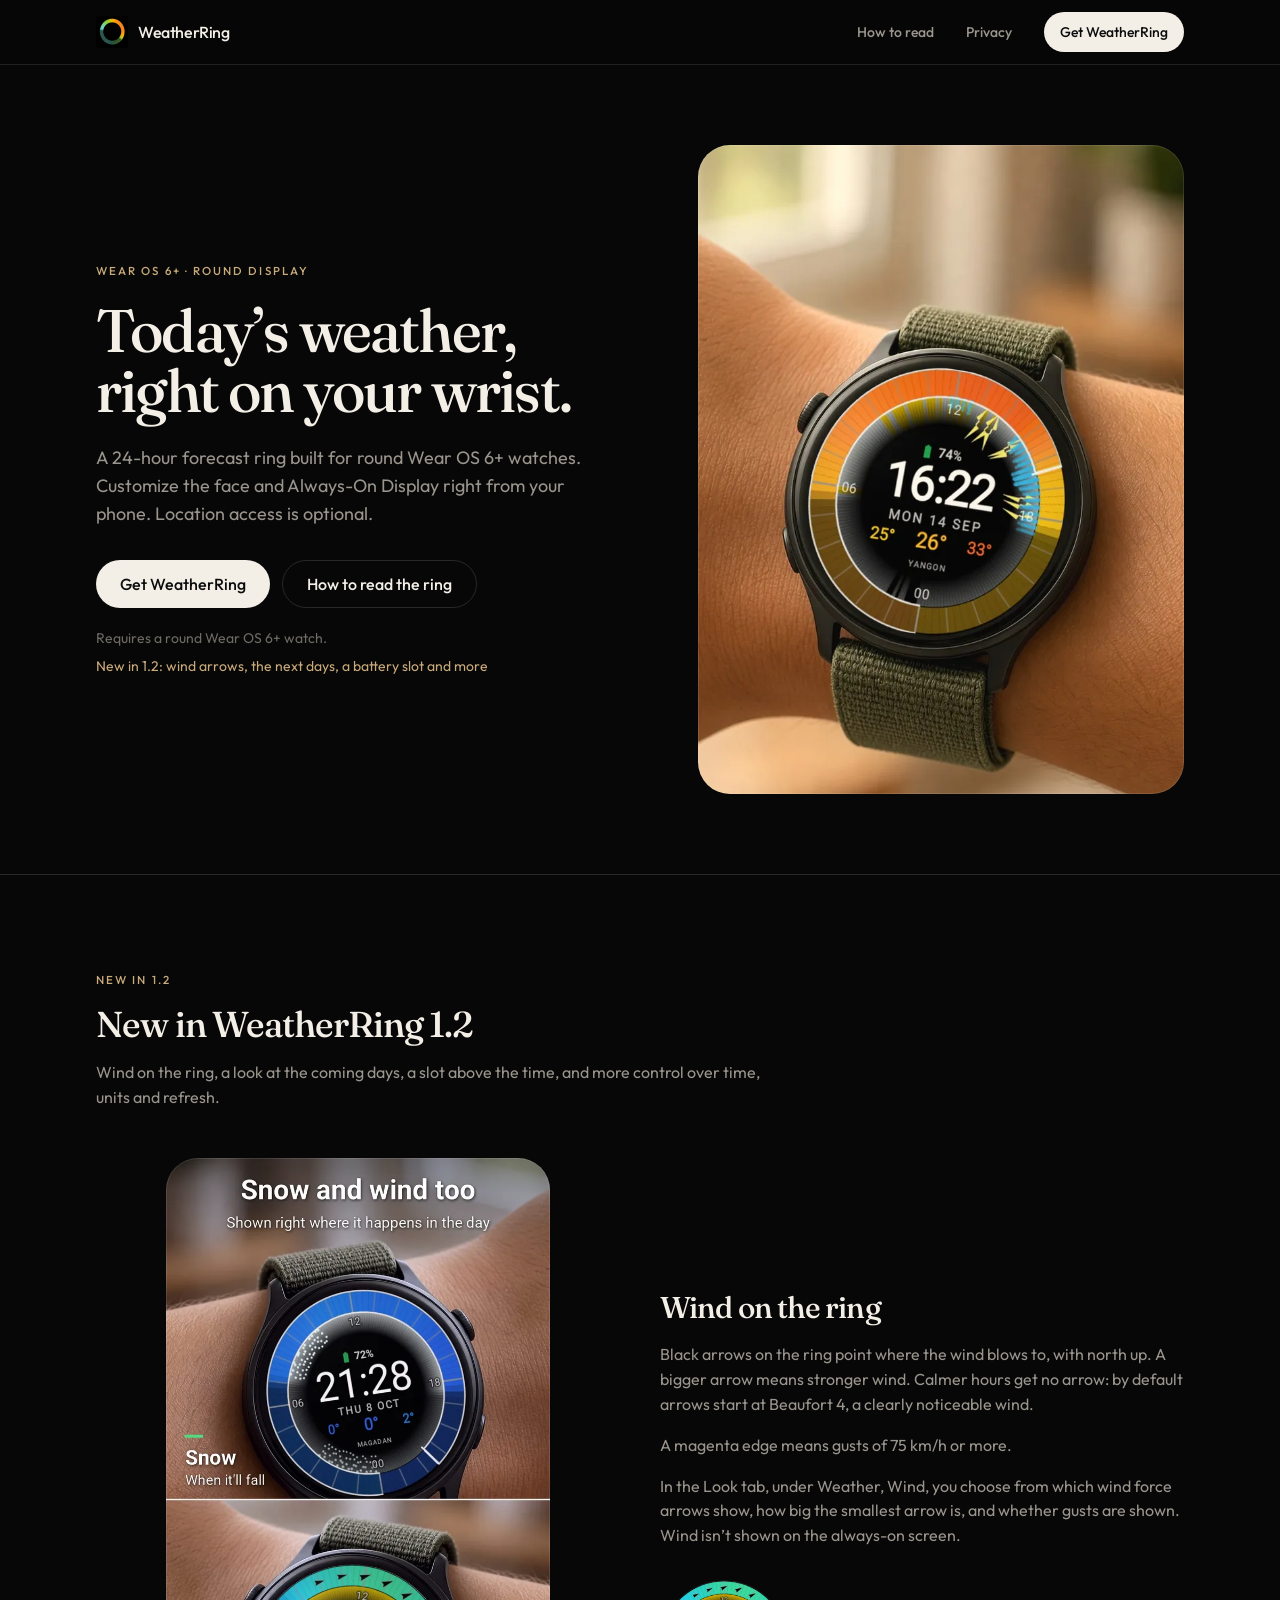
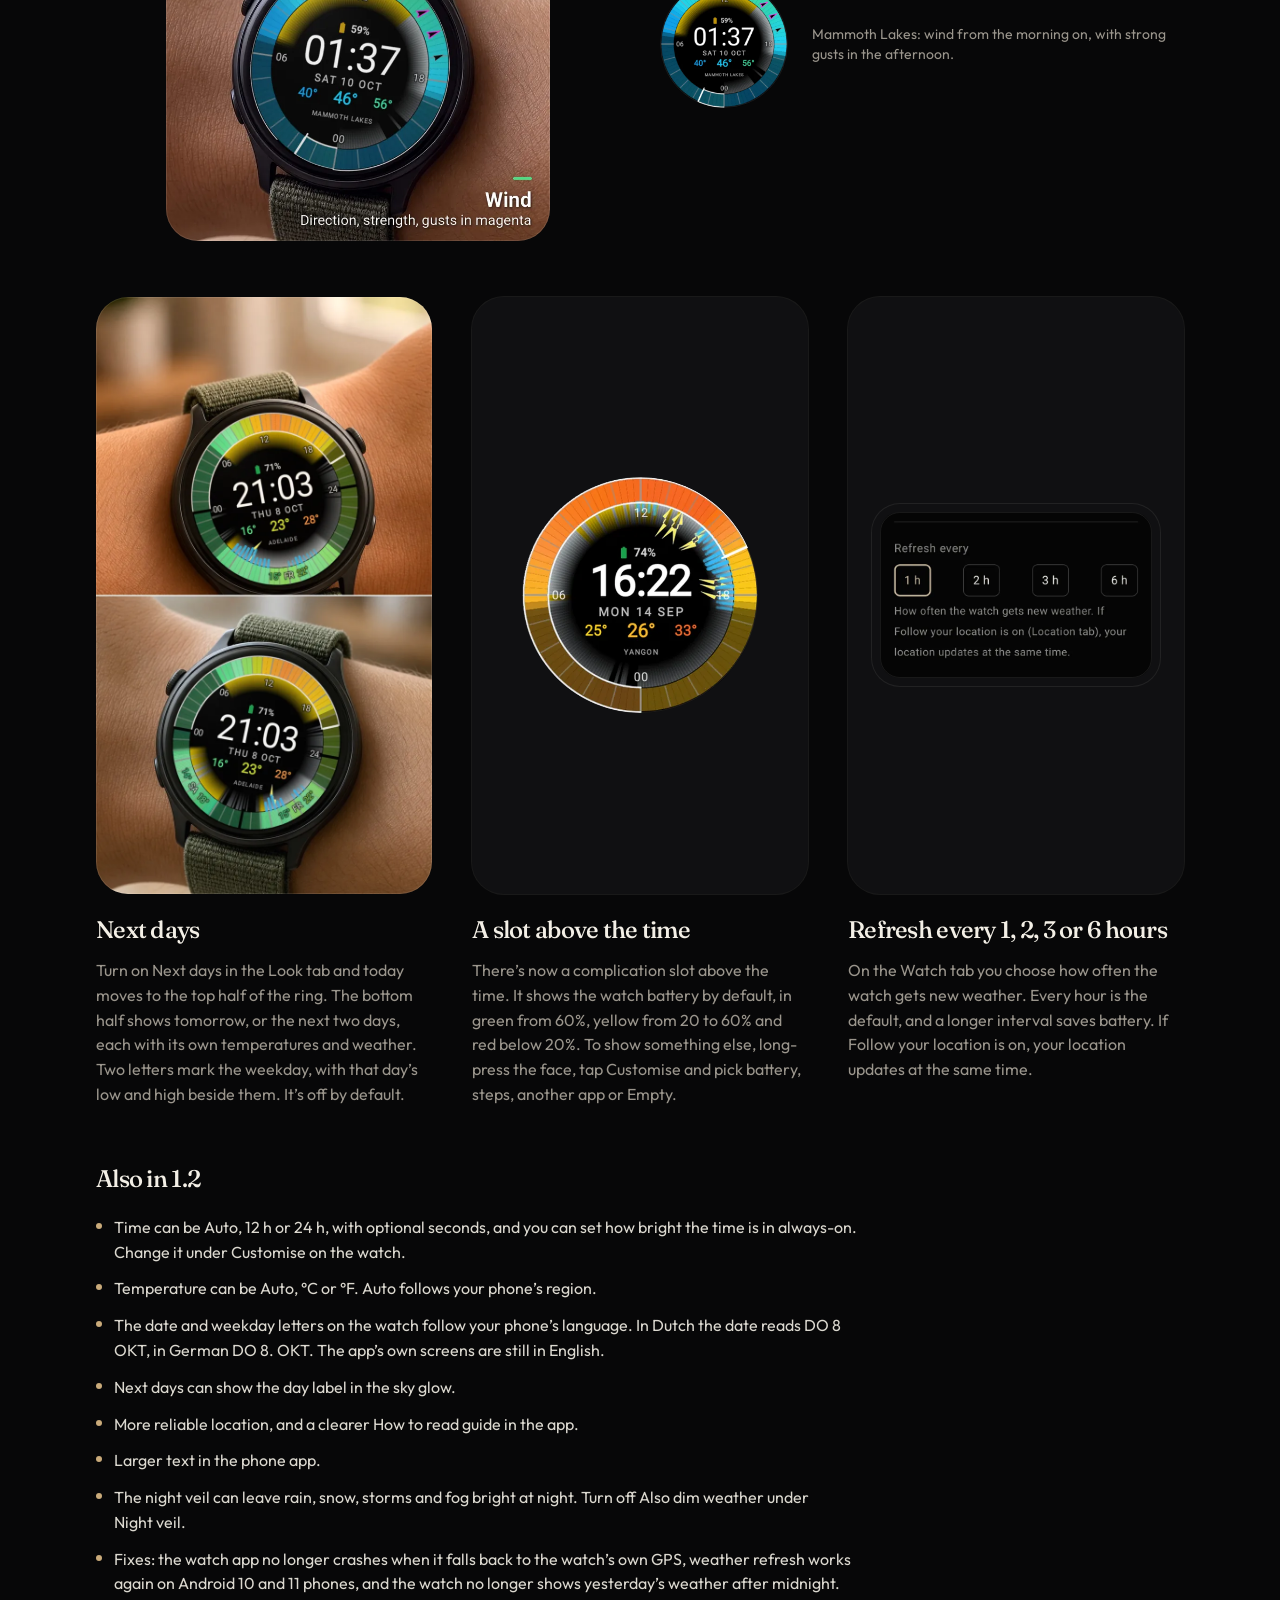
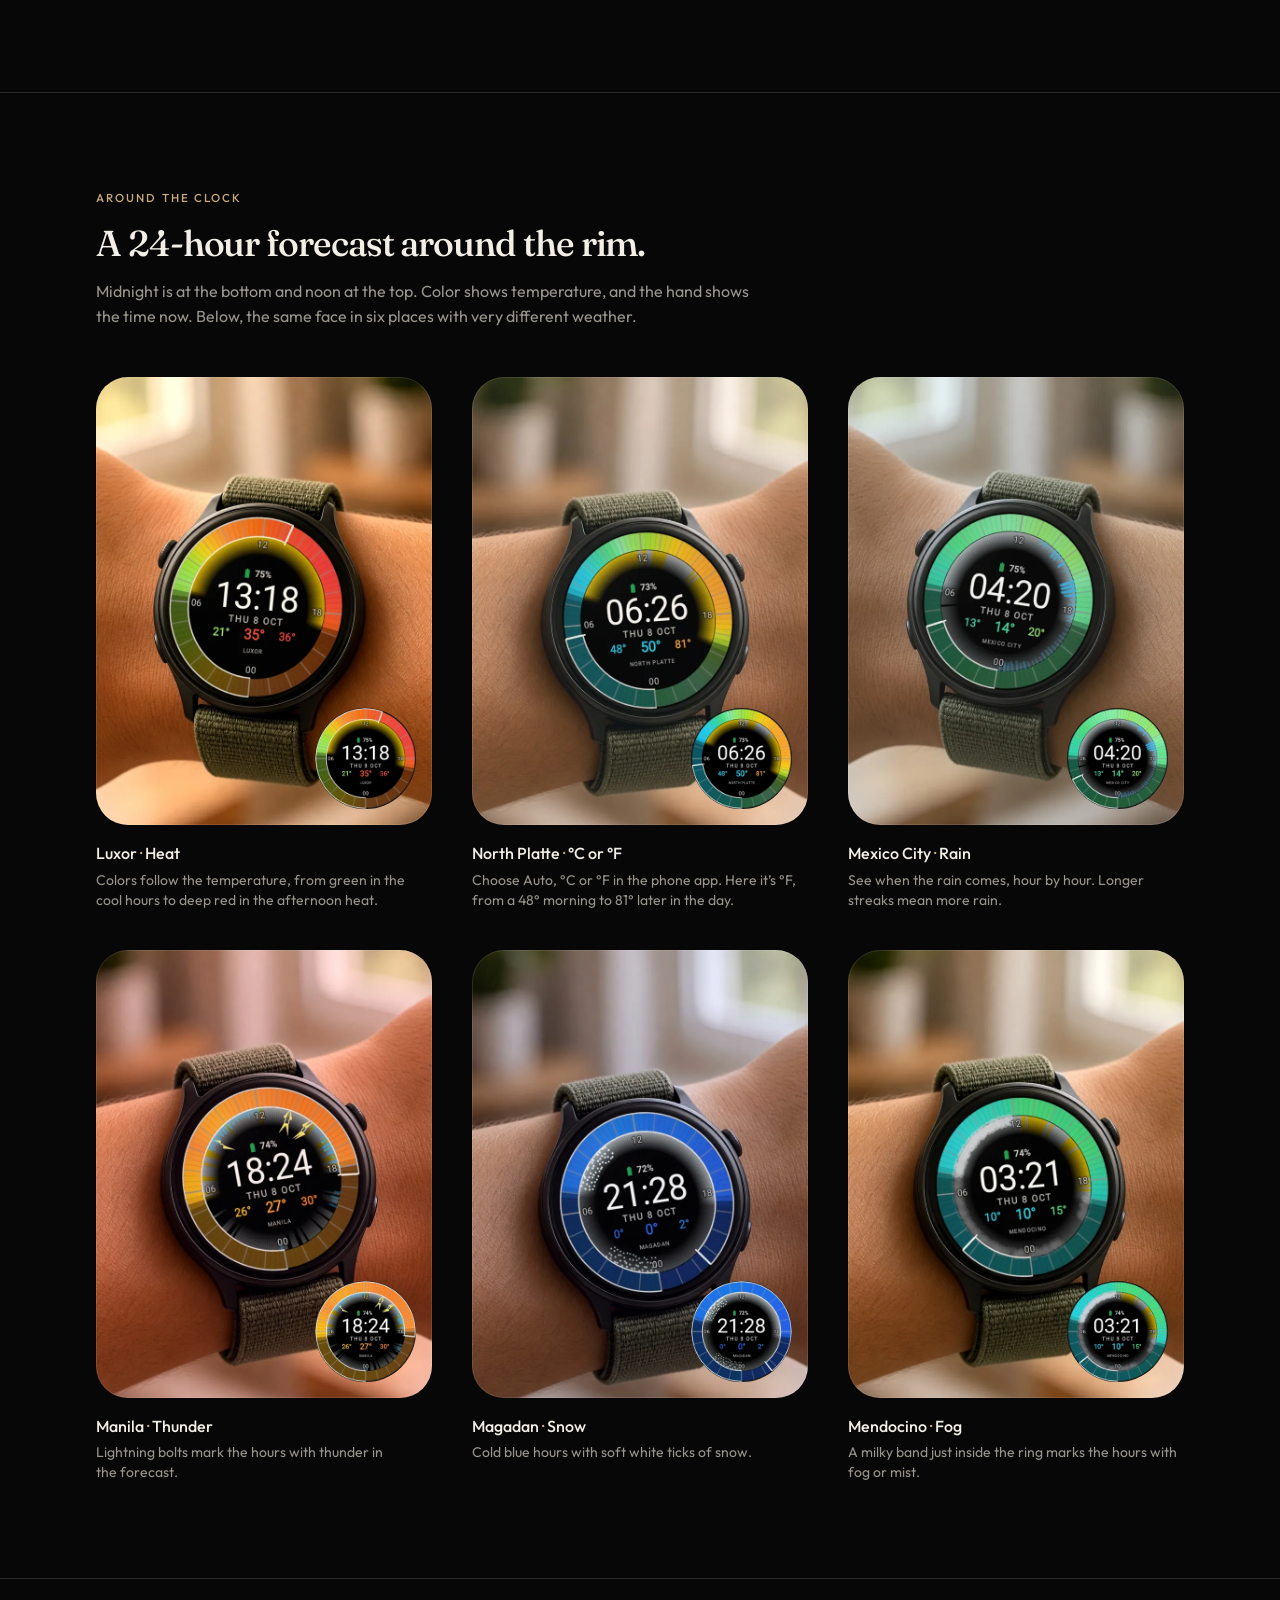
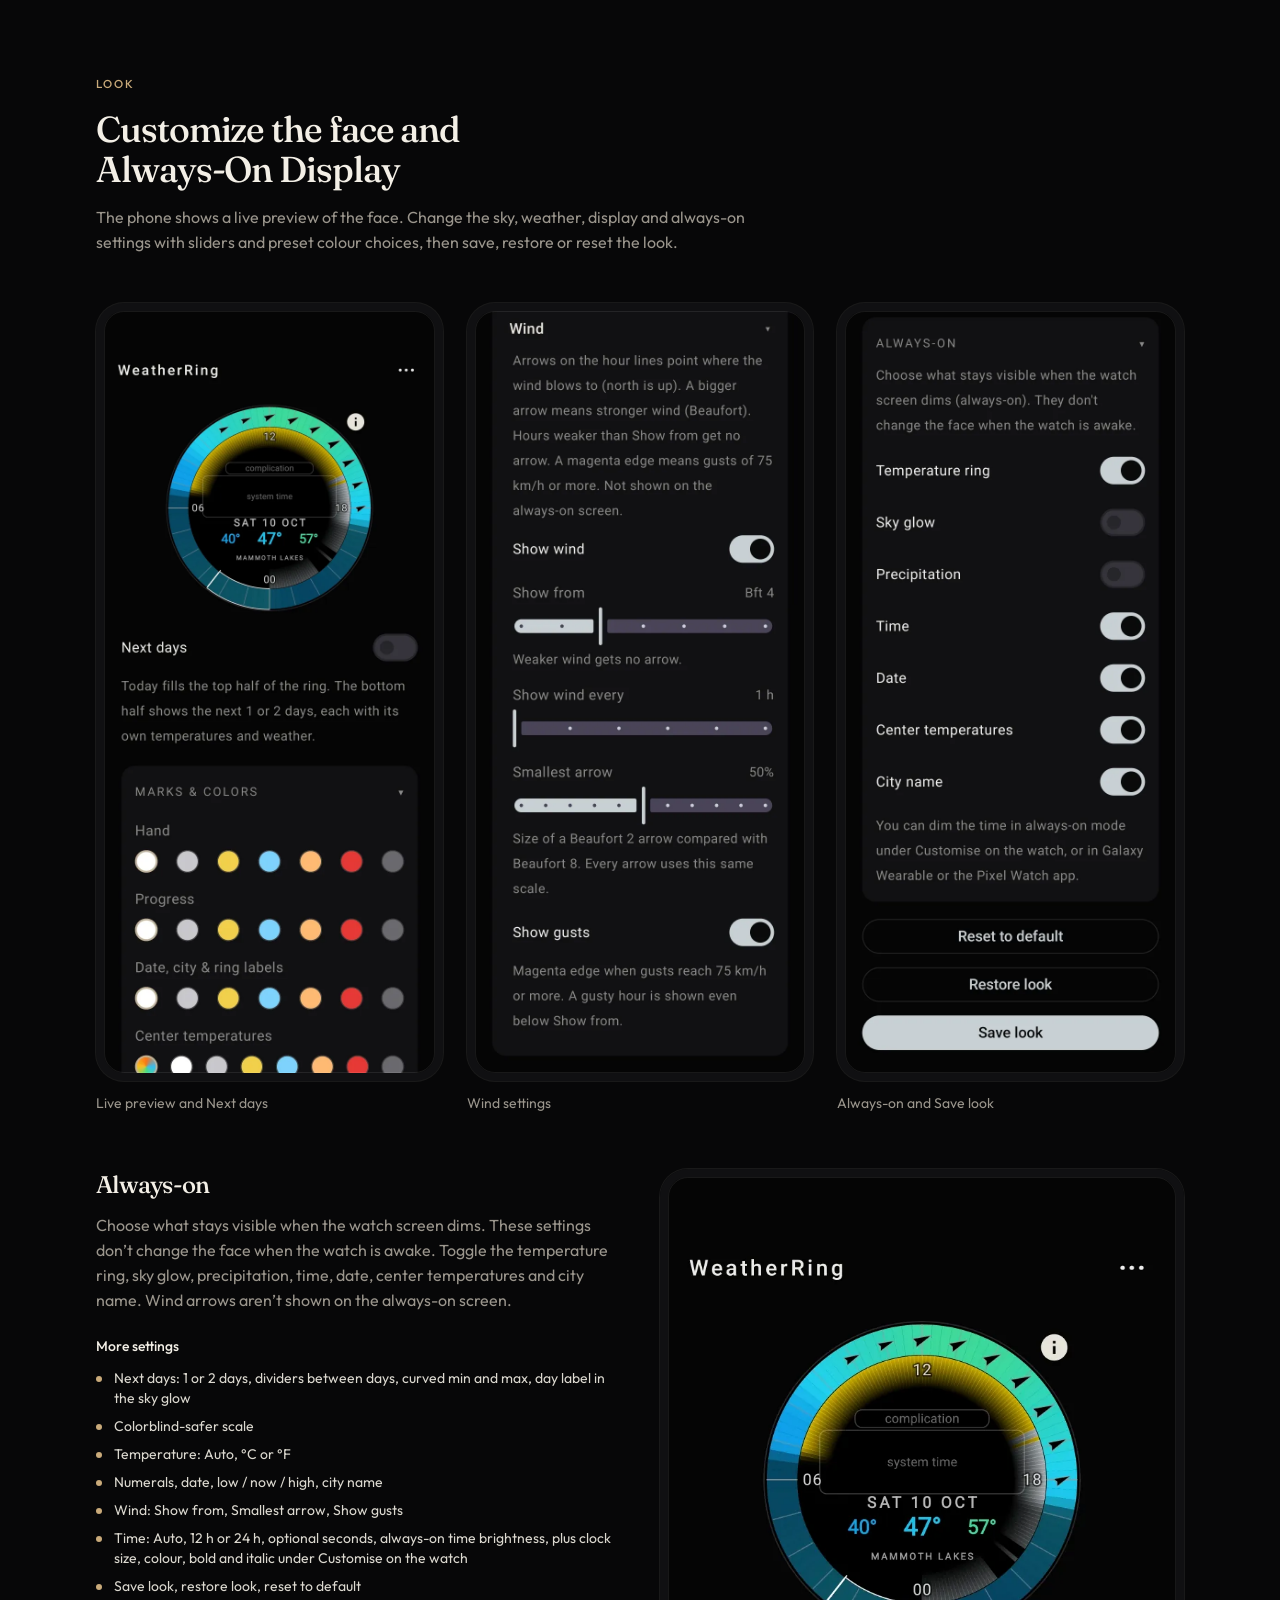
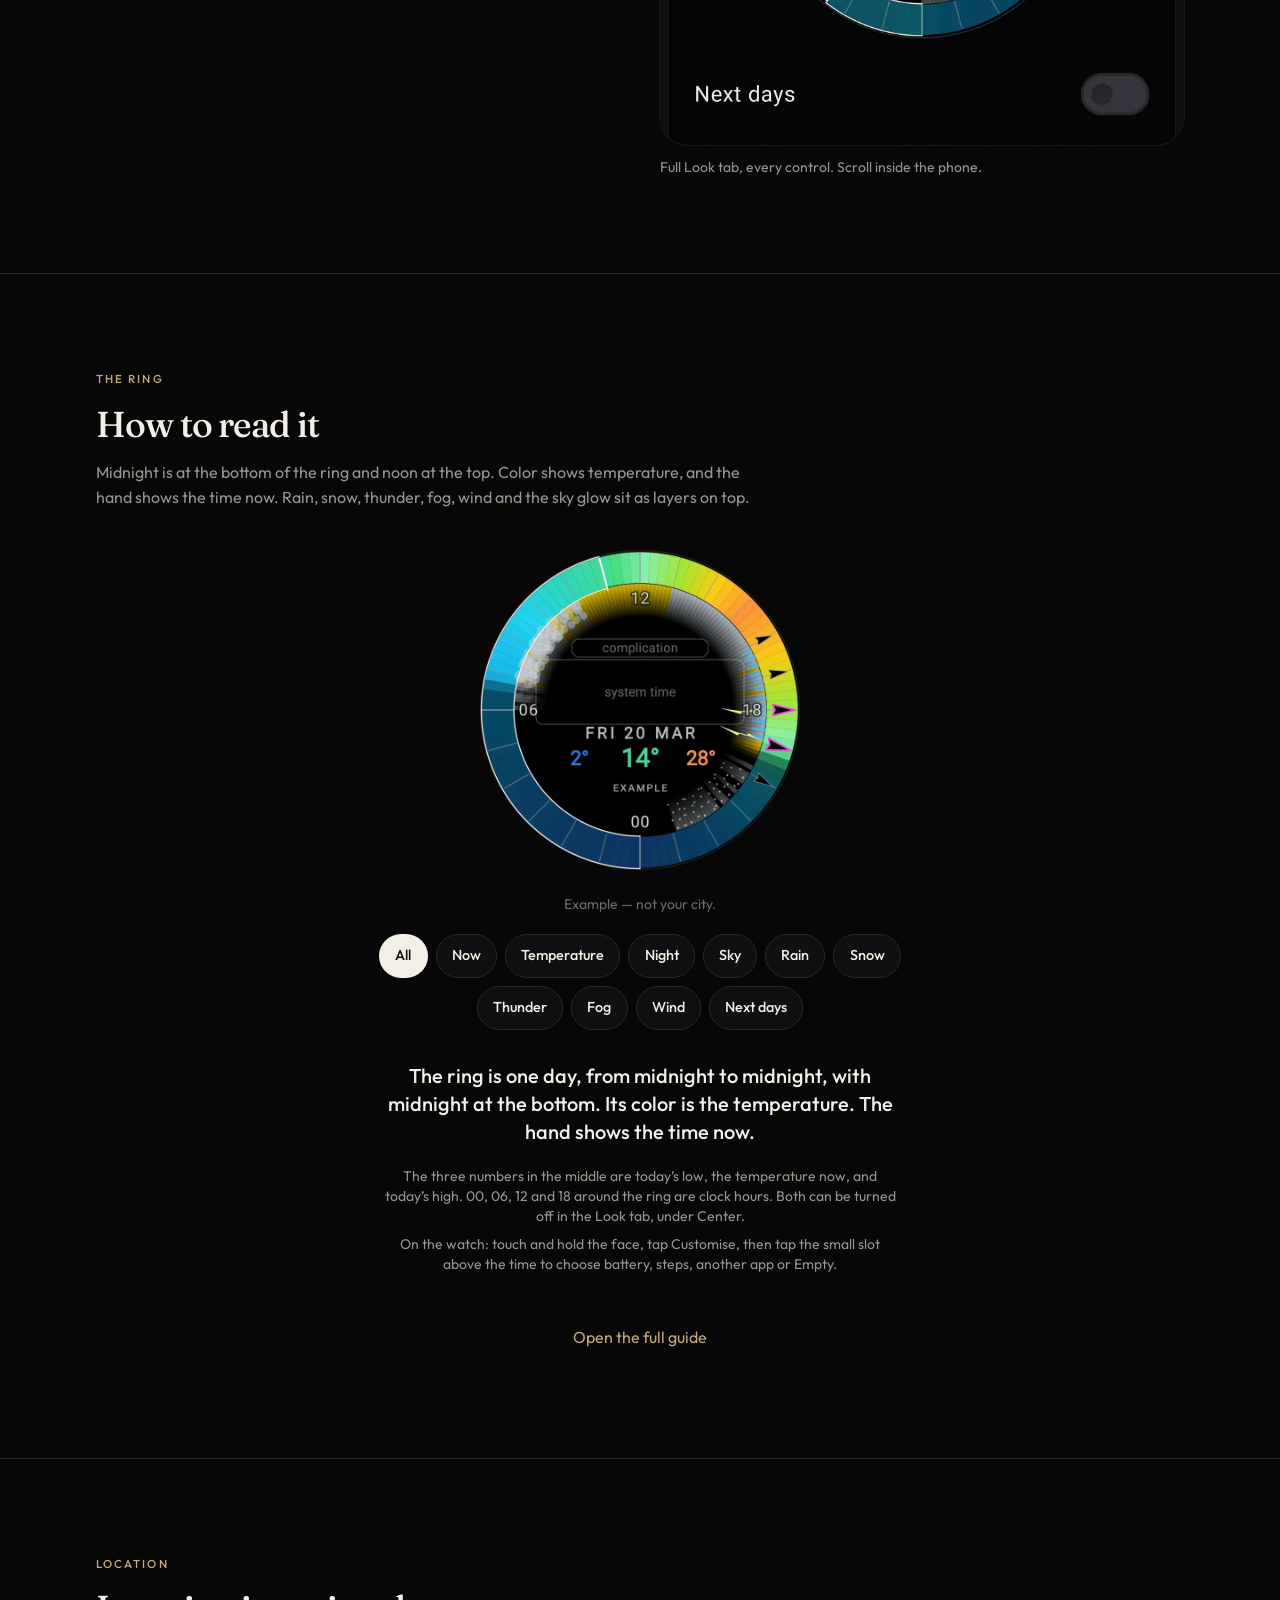
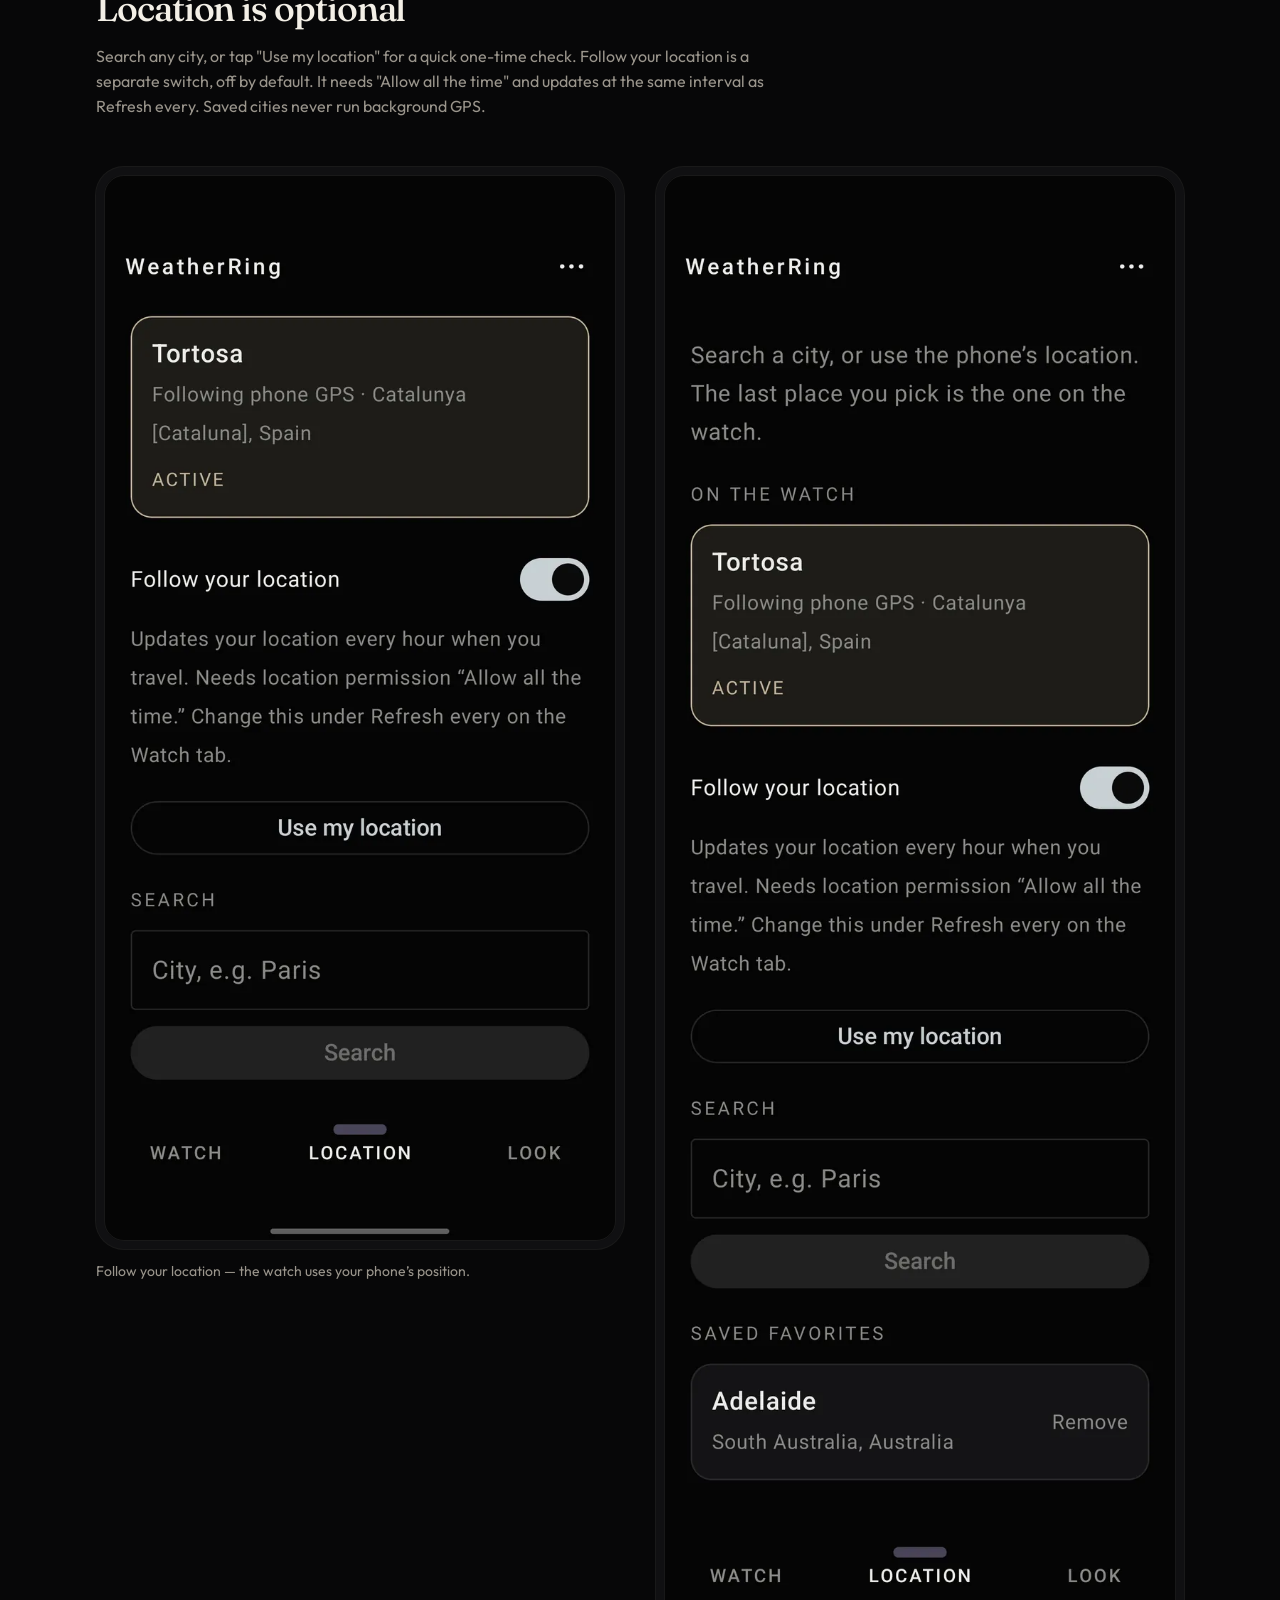
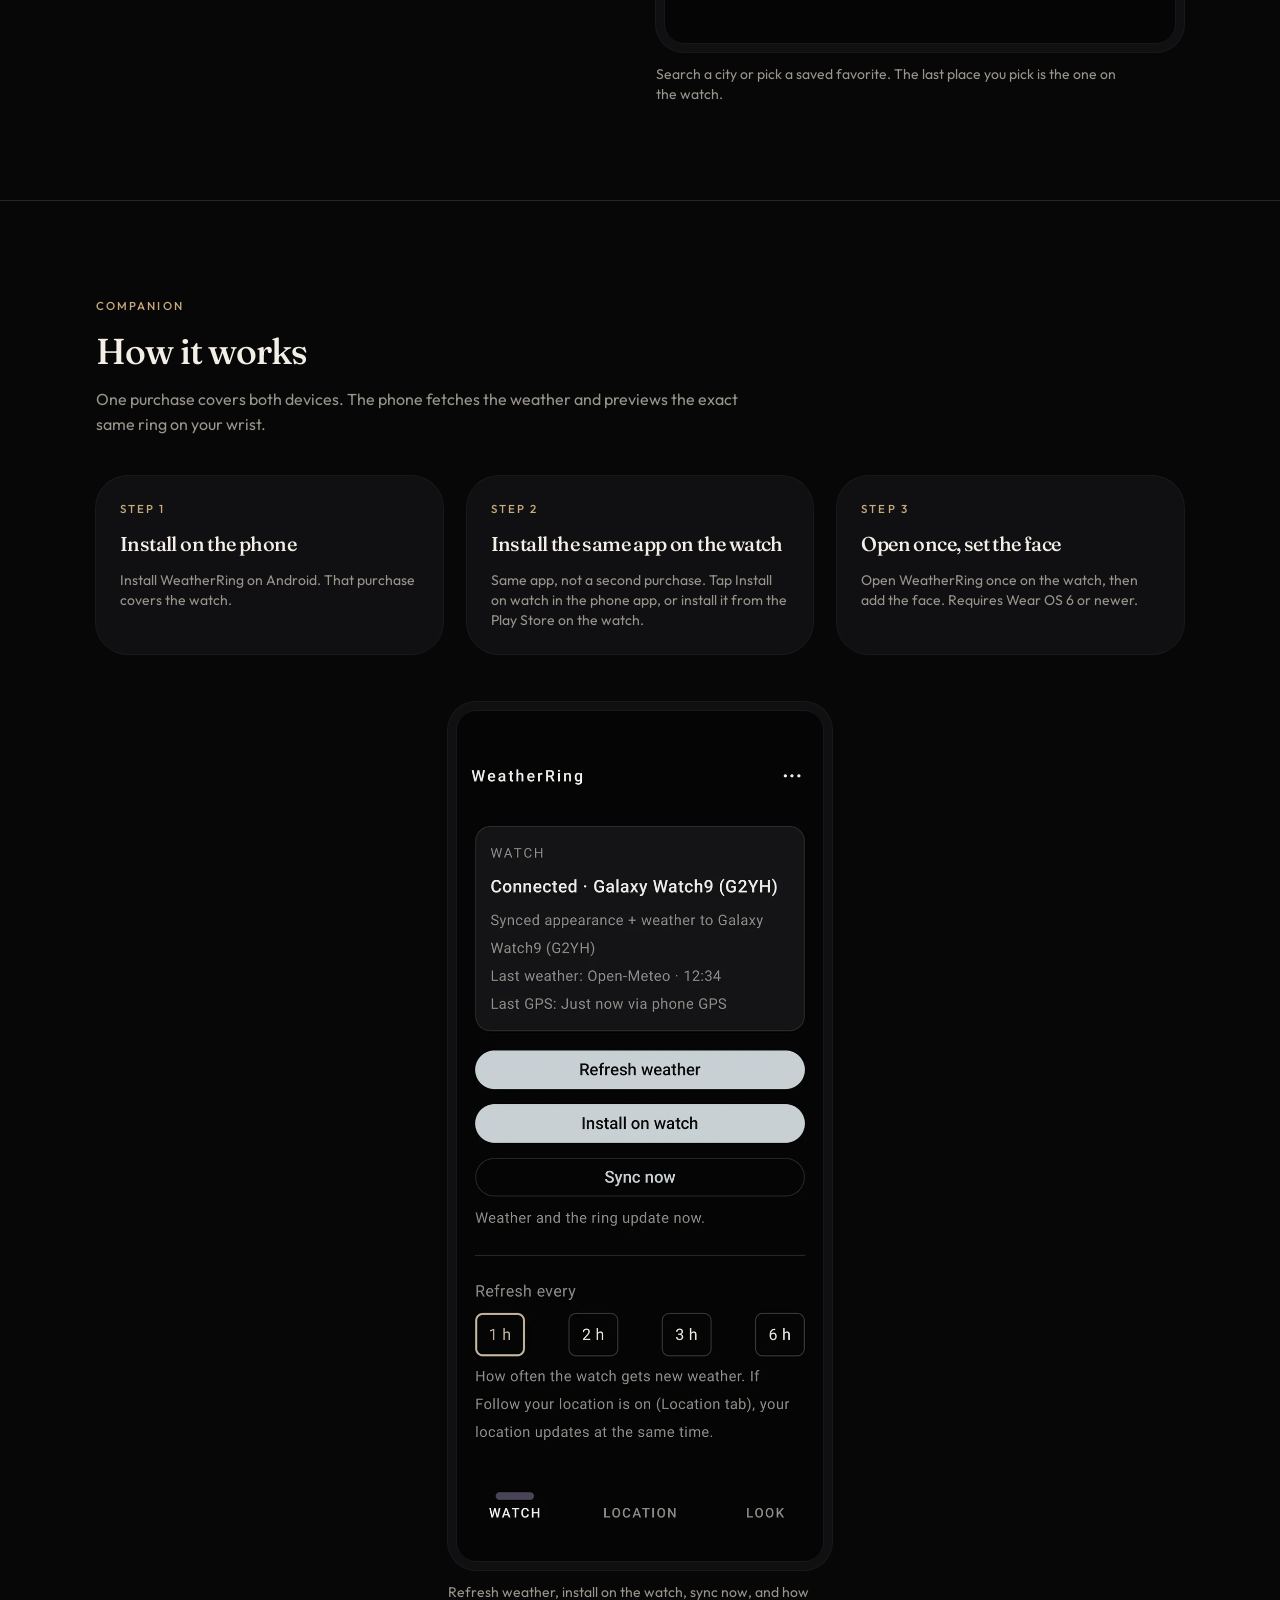
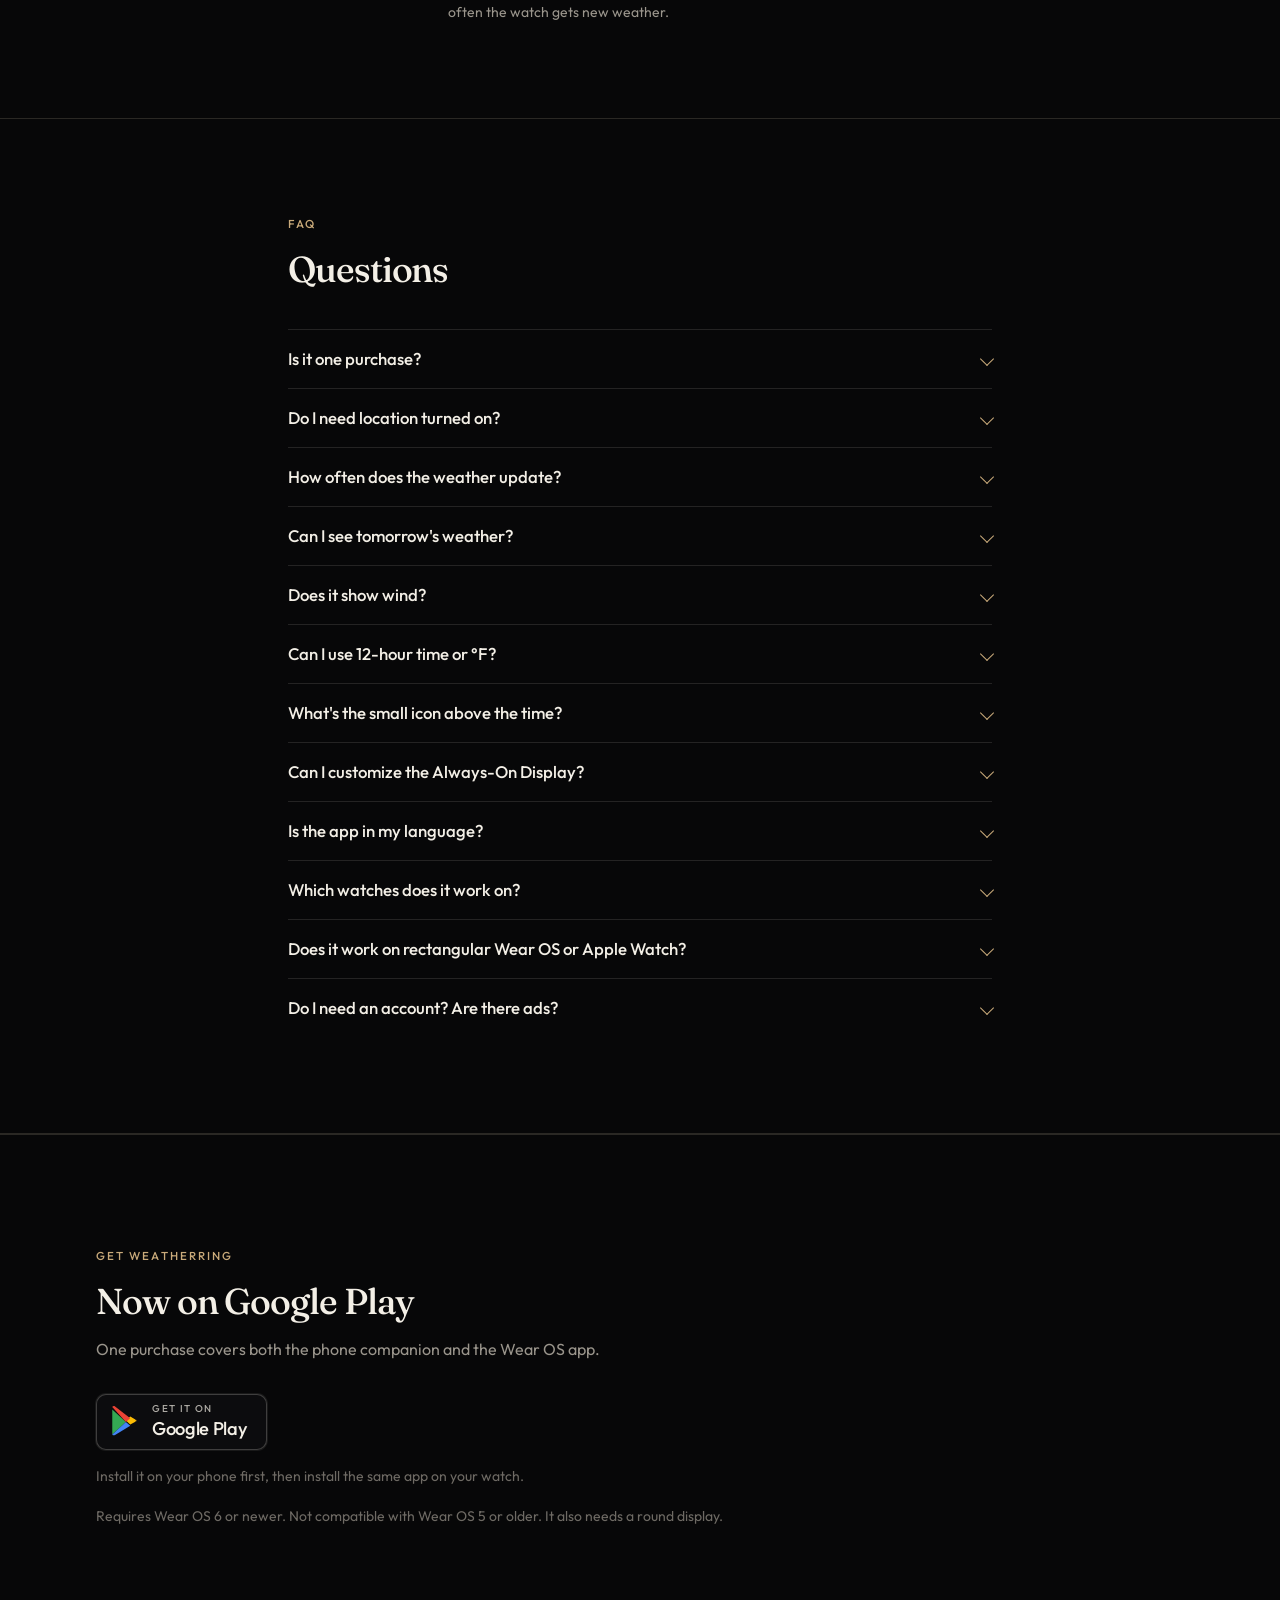
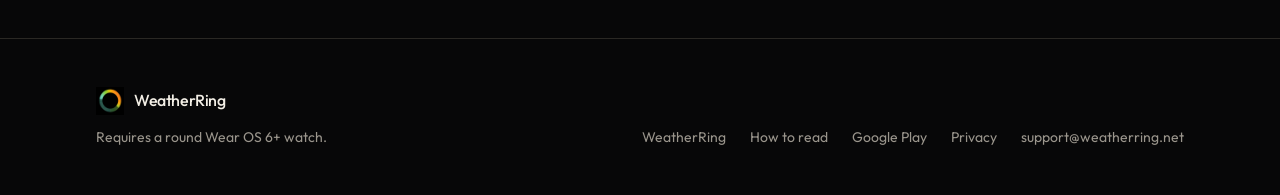
==== commit 0519873c: "WeatherRing 1.2: wind arrows, new screenshots, How to read texts from the 1.2 guide - New in 1.2 sec" ====
--- a/index.html
+++ b/index.html
@@ -4,19 +4,19 @@
   <meta charset="utf-8">
   <meta name="viewport" content="width=device-width, initial-scale=1">
   <title>WeatherRing — 24-hour weather watch face for Wear OS</title>
-  <meta name="description" content="A 24-hour forecast ring for round Wear OS 6+ watches. New in 1.1: an optional look at the next days, a battery slot above the time, and refresh every 1 to 6 hours.">
+  <meta name="description" content="A 24-hour forecast ring for round Wear OS 6+ watches. New in 1.2: wind arrows on the ring, an optional look at the next days, a battery slot above the time, and refresh every 1 to 6 hours.">
   <meta name="theme-color" content="#070708">
   <link rel="canonical" href="https://weatherring.net/">
   <link rel="alternate" type="text/plain" href="https://weatherring.net/llms.txt" title="llms.txt">
   <meta property="og:title" content="WeatherRing — 24-hour weather watch face for Wear OS">
-  <meta property="og:description" content="A 24-hour forecast ring for round Wear OS 6+ watches. New in 1.1: an optional look at the next days, a battery slot above the time, and refresh every 1 to 6 hours.">
+  <meta property="og:description" content="A 24-hour forecast ring for round Wear OS 6+ watches. New in 1.2: wind arrows on the ring, an optional look at the next days, a battery slot above the time, and refresh every 1 to 6 hours.">
   <meta property="og:url" content="https://weatherring.net/">
   <meta property="og:image" content="https://weatherring.net/og.jpg">
   <meta property="og:type" content="website">
   <meta property="og:site_name" content="WeatherRing">
   <meta name="twitter:card" content="summary_large_image">
   <meta name="twitter:title" content="WeatherRing — 24-hour weather watch face for Wear OS">
-  <meta name="twitter:description" content="A 24-hour forecast ring for round Wear OS 6+ watches. New in 1.1: an optional look at the next days, a battery slot above the time, and refresh every 1 to 6 hours.">
+  <meta name="twitter:description" content="A 24-hour forecast ring for round Wear OS 6+ watches. New in 1.2: wind arrows on the ring, an optional look at the next days, a battery slot above the time, and refresh every 1 to 6 hours.">
   <meta name="twitter:image" content="https://weatherring.net/og.jpg">
   <link rel="preconnect" href="https://fonts.googleapis.com">
   <link rel="preconnect" href="https://fonts.gstatic.com" crossorigin>
@@ -26,8 +26,8 @@
   <link rel="icon" type="image/png" sizes="32x32" href="favicon-32.png">
   <link rel="apple-touch-icon" href="apple-touch-icon.png">
 <script type="application/ld+json">{"@context": "https://schema.org", "@type": "WebSite", "name": "WeatherRing", "url": "https://weatherring.net"}</script>
-<script type="application/ld+json">{"@context": "https://schema.org", "@type": "SoftwareApplication", "name": "WeatherRing", "applicationCategory": "LifestyleApplication", "operatingSystem": "Android, Wear OS 6 or newer", "softwareVersion": "1.1", "softwareRequirements": "Requires Wear OS 6 or newer. Not compatible with Wear OS 5 or older. The watch needs a round display. Android phone for the companion app.", "description": "A 24-hour forecast ring for round Wear OS 6+ watches. Customize the face and Always-On Display from your phone. Version 1.1 adds an optional look at the next days, a complication slot above the time with the watch battery by default, and refresh every 1, 2, 3 or 6 hours. Location access is optional.", "featureList": ["24-hour forecast ring, midnight to midnight", "Optional Next days: tomorrow or the next 2 days in the bottom half of the ring", "Complication slot above the time, watch battery by default", "Refresh every 1, 2, 3 or 6 hours", "Date and weekday letters follow the phone's language", "Rain, snow, thunder and fog on the ring", "Night veil and sky glow", "°C or °F", "Customize the face and always-on from the phone"], "url": "https://weatherring.net", "image": "https://weatherring.net/og.jpg", "screenshot": ["https://weatherring.net/images/ws-yangon-1080.jpg", "https://weatherring.net/images/ws-nextdays-720.jpg", "https://weatherring.net/images/face-yangon-438.png", "https://weatherring.net/images/phone-look-11.jpg"], "downloadUrl": "https://play.google.com/store/apps/details?id=com.climatedayring.phone", "installUrl": "https://play.google.com/store/apps/details?id=com.climatedayring.phone", "offers": {"@type": "Offer", "availability": "https://schema.org/InStock", "url": "https://play.google.com/store/apps/details?id=com.climatedayring.phone", "price": "1.99", "priceCurrency": "EUR"}, "author": {"@type": "Organization", "name": "WeatherRing", "email": "support@weatherring.net", "url": "https://weatherring.net"}}</script>
-<script type="application/ld+json">{"@context": "https://schema.org", "@type": "FAQPage", "mainEntity": [{"@type": "Question", "name": "Is it one purchase?", "acceptedAnswer": {"@type": "Answer", "text": "Yes. One purchase covers the phone companion and the Wear OS watch app. You still install twice: first on the phone, then the same app on the watch."}}, {"@type": "Question", "name": "Do I need location turned on?", "acceptedAnswer": {"@type": "Answer", "text": "No. You can search for any city manually. Tapping \"Use my location\" only checks your position once and won't turn on background tracking. Follow your location is a separate switch and is off by default."}}, {"@type": "Question", "name": "How often does the weather update?", "acceptedAnswer": {"@type": "Answer", "text": "Every hour by default. Under Refresh every on the Watch tab you can pick 1, 2, 3 or 6 hours. A longer interval saves battery. If the phone is out of reach, the watch fetches the weather itself."}}, {"@type": "Question", "name": "Can I see tomorrow's weather?", "acceptedAnswer": {"@type": "Answer", "text": "Yes. Turn on Next days in the Look tab. Today moves to the top half of the ring and the bottom half shows tomorrow, or the next two days. It's off by default."}}, {"@type": "Question", "name": "What's the small icon above the time?", "acceptedAnswer": {"@type": "Answer", "text": "That's the complication slot. It shows the watch battery by default: green from 60%, yellow from 20 to 60%, red below 20%. To show something else, long-press the watch face, tap Customise, then tap the slot and pick battery, steps, another app or Empty."}}, {"@type": "Question", "name": "Can I customize the Always-On Display?", "acceptedAnswer": {"@type": "Answer", "text": "Yes. In the Look tab, open the Always-on section and choose what stays visible when the watch screen dims: temperature ring, sky glow, precipitation, time, date, center temperatures and city name. These settings don't change the face when the watch is awake."}}, {"@type": "Question", "name": "Is the app in my language?", "acceptedAnswer": {"@type": "Answer", "text": "The date and the weekday letters on the watch follow your phone's language. The app's own screens are in English."}}, {"@type": "Question", "name": "Which watches does it work on?", "acceptedAnswer": {"@type": "Answer", "text": "Requires Wear OS 6 or newer. Not compatible with Wear OS 5 or older. It also needs a round display."}}, {"@type": "Question", "name": "Does it work on rectangular Wear OS or Apple Watch?", "acceptedAnswer": {"@type": "Answer", "text": "No. WeatherRing is for round Wear OS 6+ watches only. Not rectangular Wear OS. Not Apple Watch."}}, {"@type": "Question", "name": "Do I need an account? Are there ads?", "acceptedAnswer": {"@type": "Answer", "text": "No account. No ads. We do not sell data. Settings and the day’s forecast stay on the phone and watch."}}]}</script>
+<script type="application/ld+json">{"@context": "https://schema.org", "@type": "SoftwareApplication", "name": "WeatherRing", "applicationCategory": "LifestyleApplication", "operatingSystem": "Android, Wear OS 6 or newer", "softwareVersion": "1.2", "softwareRequirements": "Requires Wear OS 6 or newer. Not compatible with Wear OS 5 or older. The watch needs a round display. Android phone for the companion app.", "description": "A 24-hour forecast ring for round Wear OS 6+ watches. Customize the face and Always-On Display from your phone. Version 1.2 adds wind arrows on the ring, an optional look at the next days, a complication slot above the time with the watch battery by default, and refresh every 1, 2, 3 or 6 hours. Location access is optional.", "featureList": ["24-hour forecast ring, midnight to midnight", "Wind arrows on the ring: direction and strength, magenta edge for gusts from 75 km/h", "Optional Next days: tomorrow or the next 2 days in the bottom half of the ring, with low and high", "Complication slot above the time, watch battery by default", "Time Auto, 12 h or 24 h, optional seconds, always-on time brightness", "Temperature Auto, °C or °F", "Refresh every 1, 2, 3 or 6 hours", "Date and weekday letters follow the phone's language", "Rain, snow, thunder and fog on the ring", "Night veil and sky glow", "Customize the face and always-on from the phone"], "url": "https://weatherring.net", "image": "https://weatherring.net/og.jpg", "screenshot": ["https://weatherring.net/images/ws-yangon-1080.jpg", "https://weatherring.net/images/ws-snow-wind-720.jpg", "https://weatherring.net/images/ws-nextdays-720.jpg", "https://weatherring.net/images/face-mammothlakes-438.png", "https://weatherring.net/images/face-yangon-438.png", "https://weatherring.net/images/phone-look-12.jpg"], "downloadUrl": "https://play.google.com/store/apps/details?id=com.climatedayring.phone", "installUrl": "https://play.google.com/store/apps/details?id=com.climatedayring.phone", "offers": {"@type": "Offer", "availability": "https://schema.org/InStock", "url": "https://play.google.com/store/apps/details?id=com.climatedayring.phone", "price": "1.99", "priceCurrency": "EUR"}, "author": {"@type": "Organization", "name": "WeatherRing", "email": "support@weatherring.net", "url": "https://weatherring.net"}}</script>
+<script type="application/ld+json">{"@context": "https://schema.org", "@type": "FAQPage", "mainEntity": [{"@type": "Question", "name": "Is it one purchase?", "acceptedAnswer": {"@type": "Answer", "text": "Yes. One purchase covers the phone companion and the Wear OS watch app. You still install twice: first on the phone, then the same app on the watch."}}, {"@type": "Question", "name": "Do I need location turned on?", "acceptedAnswer": {"@type": "Answer", "text": "No. You can search for any city manually. Tapping \"Use my location\" only checks your position once and won't turn on background tracking. Follow your location is a separate switch and is off by default."}}, {"@type": "Question", "name": "How often does the weather update?", "acceptedAnswer": {"@type": "Answer", "text": "Every hour by default. Under Refresh every on the Watch tab you can pick 1, 2, 3 or 6 hours. A longer interval saves battery. If the phone is out of reach, the watch fetches the weather itself."}}, {"@type": "Question", "name": "Can I see tomorrow's weather?", "acceptedAnswer": {"@type": "Answer", "text": "Yes. Turn on Next days in the Look tab. Today moves to the top half of the ring and the bottom half shows tomorrow, or the next two days. It's off by default."}}, {"@type": "Question", "name": "Does it show wind?", "acceptedAnswer": {"@type": "Answer", "text": "Yes. Black arrows on the ring point where the wind blows to (north is up). A bigger arrow means stronger wind. By default arrows start at Beaufort 4, a clearly noticeable wind. A magenta edge means gusts of 75 km/h or more. To change this: Look tab, under Weather, Wind."}}, {"@type": "Question", "name": "Can I use 12-hour time or °F?", "acceptedAnswer": {"@type": "Answer", "text": "Yes. Time can be Auto, 12 h or 24 h, with optional seconds. Change it under Customise on the watch. Temperature can be Auto, °C or °F in the Look tab. Auto follows your phone's region."}}, {"@type": "Question", "name": "What's the small icon above the time?", "acceptedAnswer": {"@type": "Answer", "text": "That's the complication slot. It shows the watch battery by default: green from 60%, yellow from 20 to 60%, red below 20%. To show something else, long-press the watch face, tap Customise, then tap the slot and pick battery, steps, another app or Empty."}}, {"@type": "Question", "name": "Can I customize the Always-On Display?", "acceptedAnswer": {"@type": "Answer", "text": "Yes. In the Look tab, open the Always-on section and choose what stays visible when the watch screen dims: temperature ring, sky glow, precipitation, time, date, center temperatures and city name. These settings don't change the face when the watch is awake. Wind arrows aren't shown on the always-on screen. You can dim the time in always-on under Customise on the watch."}}, {"@type": "Question", "name": "Is the app in my language?", "acceptedAnswer": {"@type": "Answer", "text": "The date and the weekday letters on the watch follow your phone's language. The app's own screens are in English."}}, {"@type": "Question", "name": "Which watches does it work on?", "acceptedAnswer": {"@type": "Answer", "text": "Requires Wear OS 6 or newer. Not compatible with Wear OS 5 or older. It also needs a round display."}}, {"@type": "Question", "name": "Does it work on rectangular Wear OS or Apple Watch?", "acceptedAnswer": {"@type": "Answer", "text": "No. WeatherRing is for round Wear OS 6+ watches only. Not rectangular Wear OS. Not Apple Watch."}}, {"@type": "Question", "name": "Do I need an account? Are there ads?", "acceptedAnswer": {"@type": "Answer", "text": "No account. No ads. We do not sell data. Settings and the day’s forecast stay on the phone and watch."}}]}</script>
 <script type="application/ld+json">{"@context": "https://schema.org", "@type": "HowTo", "name": "How to install WeatherRing", "step": [{"@type": "HowToStep", "position": 1, "name": "Install on the phone", "text": "Install WeatherRing on Android. That purchase covers the watch."}, {"@type": "HowToStep", "position": 2, "name": "Install the same app on the watch", "text": "Same app, not a second purchase. Tap Install on watch in the phone app, or install it from the Play Store on the watch."}, {"@type": "HowToStep", "position": 3, "name": "Open once, set the face", "text": "Open WeatherRing once on the watch, then add the face. Requires Wear OS 6 or newer."}]}</script>
 </head>
 <body class="bg-bg text-fg">
@@ -69,7 +69,7 @@
             <a href="/how-to-read/" class="inline-flex h-12 items-center justify-center rounded-full border border-border px-6 font-medium text-fg no-underline transition-transform duration-150 ease-out hover:border-border-strong active:scale-[0.96]">How to read the ring</a>
           </div>
           <p class="mt-5 text-sm text-subtle">Requires a round Wear OS 6+ watch.</p>
-          <p class="mt-2 text-sm"><a href="#new" class="text-gold no-underline hover:text-gold-bright">New in 1.1: the next days, a battery slot and refresh every 1 to 6 hours</a></p>
+          <p class="mt-2 text-sm"><a href="#new" class="text-gold no-underline hover:text-gold-bright">New in 1.2: wind arrows, the next days, a battery slot and more</a></p>
         </div>
         <div class="order-1 lg:order-2">
           <picture><source type="image/webp" srcset="images/ws-yangon-720.webp 720w, images/ws-yangon-1080.webp 1080w" sizes="(min-width: 1024px) 31rem, min(28rem, calc(100vw - 2.5rem))"><img src="images/ws-yangon-1080.jpg" srcset="images/ws-yangon-720.jpg 720w, images/ws-yangon-1080.jpg 1080w" sizes="(min-width: 1024px) 31rem, min(28rem, calc(100vw - 2.5rem))" alt="WeatherRing on a wrist in Yangon: the whole day on one ring, with thunder and rain in the afternoon and the watch battery above the time" width="1080" height="1920" class="mx-auto aspect-[3/4] w-full max-w-md rounded-2xl object-cover object-[center_35%] outline outline-1 -outline-offset-1 outline-white/10 lg:max-w-none" fetchpriority="high"></picture>
@@ -79,10 +79,25 @@
 
     <section id="new" class="scroll-mt-24 border-b border-border">
       <div class="mx-auto max-w-6xl px-5 py-16 sm:px-8 sm:py-24">
-        <p class="kicker">New in 1.1</p>
-        <h2 class="mt-4 max-w-2xl font-display text-3xl text-fg sm:text-4xl">New in WeatherRing 1.1</h2>
-        <p class="mt-4 max-w-2xl text-muted">Three new things on the face and in the phone app, plus a round of fixes.</p>
-        <div class="mt-12 grid gap-10 md:grid-cols-3">
+        <p class="kicker">New in 1.2</p>
+        <h2 class="mt-4 max-w-2xl font-display text-3xl text-fg sm:text-4xl">New in WeatherRing 1.2</h2>
+        <p class="mt-4 max-w-2xl text-muted">Wind on the ring, a look at the coming days, a slot above the time, and more control over time, units and refresh.</p>
+        <div id="wind" class="mt-12 grid scroll-mt-24 items-center gap-10 md:grid-cols-2">
+          <div class="mx-auto w-full max-w-sm">
+            <picture><source type="image/webp" srcset="images/ws-snow-wind-720.webp"><img src="images/ws-snow-wind-720.jpg" alt="Two WeatherRing wristshots: snow in Magadan on top, and wind arrows with magenta gust edges in Mammoth Lakes below" width="720" height="1280" class="w-full rounded-2xl outline outline-1 -outline-offset-1 outline-white/10" loading="lazy" decoding="async"></picture>
+          </div>
+          <div>
+            <h3 class="font-display text-3xl text-fg">Wind on the ring</h3>
+            <p class="mt-4 text-muted">Black arrows on the ring point where the wind blows to, with north up. A bigger arrow means stronger wind. Calmer hours get no arrow: by default arrows start at Beaufort 4, a clearly noticeable wind.</p>
+            <p class="mt-4 text-muted">A magenta edge means gusts of 75 km/h or more.</p>
+            <p class="mt-4 text-muted">In the Look tab, under Weather, Wind, you choose from which wind force arrows show, how big the smallest arrow is, and whether gusts are shown. Wind isn’t shown on the always-on screen.</p>
+            <div class="mt-8 flex items-center gap-6">
+              <picture class="wind-face shrink-0"><source type="image/webp" srcset="images/face-mammothlakes-438.webp"><img src="images/face-mammothlakes-438.png" alt="WeatherRing in Mammoth Lakes: black wind arrows on the upper half of the ring, two with a magenta gust edge in the afternoon, and a yellow battery icon at 59%" width="438" height="438" class="face-disc w-full" loading="lazy" decoding="async"></picture>
+              <p class="text-sm text-muted">Mammoth Lakes: wind from the morning on, with strong gusts in the afternoon.</p>
+            </div>
+          </div>
+        </div>
+        <div class="mt-14 grid gap-10 md:grid-cols-3">
           <article>
             <picture><source type="image/webp" srcset="images/ws-nextdays-720.webp"><img src="images/ws-nextdays-720.jpg" alt="Two WeatherRing faces in Adelaide. In the top one the bottom half of the ring shows tomorrow, in the bottom one it shows the next two days" width="720" height="1280" class="w-full rounded-2xl outline outline-1 -outline-offset-1 outline-white/10" loading="lazy" decoding="async"></picture>
             <h3 class="mt-5 font-display text-2xl text-fg">Next days</h3>
@@ -104,9 +119,13 @@
           </article>
         </div>
         <div class="mt-14 max-w-3xl">
-          <h3 class="font-display text-2xl text-fg">Also in 1.1</h3>
+          <h3 class="font-display text-2xl text-fg">Also in 1.2</h3>
           <ul class="mt-5 space-y-3 text-fg/90">
+            <li class="flex gap-3"><span class="mt-2 size-1.5 shrink-0 rounded-full bg-gold"></span><span>Time can be Auto, 12 h or 24 h, with optional seconds, and you can set how bright the time is in always-on. Change it under Customise on the watch.</span></li>
+            <li class="flex gap-3"><span class="mt-2 size-1.5 shrink-0 rounded-full bg-gold"></span><span>Temperature can be Auto, °C or °F. Auto follows your phone’s region.</span></li>
             <li class="flex gap-3"><span class="mt-2 size-1.5 shrink-0 rounded-full bg-gold"></span><span>The date and weekday letters on the watch follow your phone’s language. In Dutch the date reads DO 8 OKT, in German DO 8. OKT. The app’s own screens are still in English.</span></li>
+            <li class="flex gap-3"><span class="mt-2 size-1.5 shrink-0 rounded-full bg-gold"></span><span>Next days can show the day label in the sky glow.</span></li>
+            <li class="flex gap-3"><span class="mt-2 size-1.5 shrink-0 rounded-full bg-gold"></span><span>More reliable location, and a clearer How to read guide in the app.</span></li>
             <li class="flex gap-3"><span class="mt-2 size-1.5 shrink-0 rounded-full bg-gold"></span><span>Larger text in the phone app.</span></li>
             <li class="flex gap-3"><span class="mt-2 size-1.5 shrink-0 rounded-full bg-gold"></span><span>The night veil can leave rain, snow, storms and fog bright at night. Turn off Also dim weather under Night veil.</span></li>
             <li class="flex gap-3"><span class="mt-2 size-1.5 shrink-0 rounded-full bg-gold"></span><span>Fixes: the watch app no longer crashes when it falls back to the watch’s own GPS, weather refresh works again on Android 10 and 11 phones, and the watch no longer shows yesterday’s weather after midnight.</span></li>
@@ -119,7 +138,7 @@
       <div class="mx-auto max-w-6xl px-5 py-16 sm:px-8 sm:py-24">
         <p class="kicker">Around the clock</p>
         <h2 class="mt-4 max-w-2xl font-display text-3xl text-fg sm:text-4xl">A 24-hour forecast around the rim.</h2>
-        <p class="mt-4 max-w-2xl text-muted">Midnight is at the bottom and noon at the top. Color shows temperature, and the hand points to the current hour. Below, the same face in six places with very different weather.</p>
+        <p class="mt-4 max-w-2xl text-muted">Midnight is at the bottom and noon at the top. Color shows temperature, and the hand shows the time now. Below, the same face in six places with very different weather.</p>
         <div class="mt-12 grid gap-10 sm:grid-cols-2 xl:grid-cols-3">
           <article>
             <div class="relative">
@@ -135,7 +154,7 @@
               <picture class="absolute bottom-4 right-4 w-[30%] max-w-28"><source type="image/webp" srcset="images/face-northplatte-240.webp"><img src="images/face-northplatte-240.png" alt="WeatherRing in North Platte, low 48°F, now 50°F, high 81°F" width="240" height="240" class="face-disc w-full" loading="lazy" decoding="async"></picture>
             </div>
             <p class="mt-4 font-medium text-fg">North Platte<span class="text-gold"> · </span>°C or °F</p>
-            <p class="mt-1 text-sm text-muted">Pick Celsius or Fahrenheit in the phone app. Here it’s °F, from a 48° morning to 81° later in the day.</p>
+            <p class="mt-1 text-sm text-muted">Choose Auto, °C or °F in the phone app. Here it’s °F, from a 48° morning to 81° later in the day.</p>
           </article>
           <article>
             <div class="relative">
@@ -179,27 +198,28 @@
         <h2 class="mt-4 max-w-2xl font-display text-3xl text-fg sm:text-4xl">Customize the face and Always-On Display</h2>
         <p class="mt-4 max-w-2xl text-muted">The phone shows a live preview of the face. Change the sky, weather, display and always-on settings with sliders and preset colour choices, then save, restore or reset the look.</p>
         <div class="mt-12 grid gap-6 md:grid-cols-3">
-          <figure><div class="phone-frame"><picture><source type="image/webp" srcset="images/phone-look-11.webp"><img src="images/phone-look-11.jpg" alt="WeatherRing Look tab: live preview of the face with a complication placeholder, and the Sky, Weather, Display and Always-on sections" width="720" height="1500" loading="lazy" decoding="async"></picture></div><figcaption class="mt-3 text-sm text-muted">Live preview</figcaption></figure>
-          <figure><div class="phone-frame"><picture><source type="image/webp" srcset="images/phone-look-sky-11.webp"><img src="images/phone-look-sky-11.jpg" alt="WeatherRing Look tab, Sky section: Night veil with strength and Also dim weather, and Sky glow" width="720" height="1500" loading="lazy" decoding="async"></picture></div><figcaption class="mt-3 text-sm text-muted">Night veil and sky glow</figcaption></figure>
-          <figure><div class="phone-frame"><picture><source type="image/webp" srcset="images/phone-look-aod-11.webp"><img src="images/phone-look-aod-11.jpg" alt="WeatherRing Look tab: Always-on toggles, then Reset to default, Restore look and Save look" width="720" height="1500" loading="lazy" decoding="async"></picture></div><figcaption class="mt-3 text-sm text-muted">Always-on and Save look</figcaption></figure>
+          <figure><div class="phone-frame"><picture><source type="image/webp" srcset="images/phone-look-12.webp"><img src="images/phone-look-12.jpg" alt="WeatherRing Look tab: live preview of the face with wind arrows and a complication placeholder, the Next days switch, and Marks &amp; colors with preset colour choices" width="720" height="1660" loading="lazy" decoding="async"></picture></div><figcaption class="mt-3 text-sm text-muted">Live preview and Next days</figcaption></figure>
+          <figure><div class="phone-frame"><picture><source type="image/webp" srcset="images/phone-look-wind-12.webp"><img src="images/phone-look-wind-12.jpg" alt="WeatherRing Look tab, Wind settings: Show wind, Show from Bft 4, Show wind every, Smallest arrow and Show gusts" width="720" height="1660" loading="lazy" decoding="async"></picture></div><figcaption class="mt-3 text-sm text-muted">Wind settings</figcaption></figure>
+          <figure><div class="phone-frame"><picture><source type="image/webp" srcset="images/phone-look-aod-12.webp"><img src="images/phone-look-aod-12.jpg" alt="WeatherRing Look tab: Always-on toggles, a note on dimming the time in always-on, then Reset to default, Restore look and Save look" width="720" height="1660" loading="lazy" decoding="async"></picture></div><figcaption class="mt-3 text-sm text-muted">Always-on and Save look</figcaption></figure>
         </div>
         <div class="mt-14 grid gap-10 lg:grid-cols-2">
           <div>
             <h3 class="font-display text-2xl text-fg">Always-on</h3>
-            <p class="mt-3 text-muted">Choose what stays visible when the watch screen dims. These settings don’t change the face when the watch is awake. Toggle the temperature ring, sky glow, precipitation, time, date, center temperatures and city name.</p>
+            <p class="mt-3 text-muted">Choose what stays visible when the watch screen dims. These settings don’t change the face when the watch is awake. Toggle the temperature ring, sky glow, precipitation, time, date, center temperatures and city name. Wind arrows aren’t shown on the always-on screen.</p>
             <p class="mt-6 text-sm font-medium text-fg">More settings</p>
             <ul class="mt-3 space-y-2 text-sm text-fg/90">
-              <li class="flex gap-3"><span class="mt-2 size-1.5 shrink-0 rounded-full bg-gold"></span><span>Next days: 1 or 2 days, dividers between days, curved min and max</span></li>
+              <li class="flex gap-3"><span class="mt-2 size-1.5 shrink-0 rounded-full bg-gold"></span><span>Next days: 1 or 2 days, dividers between days, curved min and max, day label in the sky glow</span></li>
               <li class="flex gap-3"><span class="mt-2 size-1.5 shrink-0 rounded-full bg-gold"></span><span>Colorblind-safer scale</span></li>
-              <li class="flex gap-3"><span class="mt-2 size-1.5 shrink-0 rounded-full bg-gold"></span><span>Display °C or °F</span></li>
+              <li class="flex gap-3"><span class="mt-2 size-1.5 shrink-0 rounded-full bg-gold"></span><span>Temperature: Auto, °C or °F</span></li>
               <li class="flex gap-3"><span class="mt-2 size-1.5 shrink-0 rounded-full bg-gold"></span><span>Numerals, date, low / now / high, city name</span></li>
-              <li class="flex gap-3"><span class="mt-2 size-1.5 shrink-0 rounded-full bg-gold"></span><span>12 or 24 hour clock, clock size, colour, bold and italic under Customise on the watch</span></li>
+              <li class="flex gap-3"><span class="mt-2 size-1.5 shrink-0 rounded-full bg-gold"></span><span>Wind: Show from, Smallest arrow, Show gusts</span></li>
+              <li class="flex gap-3"><span class="mt-2 size-1.5 shrink-0 rounded-full bg-gold"></span><span>Time: Auto, 12 h or 24 h, optional seconds, always-on time brightness, plus clock size, colour, bold and italic under Customise on the watch</span></li>
               <li class="flex gap-3"><span class="mt-2 size-1.5 shrink-0 rounded-full bg-gold"></span><span>Save look, restore look, reset to default</span></li>
             </ul>
           </div>
           <figure>
             <div class="phone-frame max-h-[36rem] overflow-y-auto">
-              <picture><source type="image/webp" srcset="images/phone-look-full-11.webp"><img src="images/phone-look-full-11.jpg" alt="WeatherRing Look tab with every control: Next days, Marks &amp; colors, Ring, Center, Strokes, Sky, Weather, Display and Always-on" width="720" height="11735" loading="lazy" decoding="async"></picture>
+              <picture><source type="image/webp" srcset="images/phone-look-full-12.webp"><img src="images/phone-look-full-12.jpg" alt="WeatherRing Look tab with every control: Next days, Marks &amp; colors, Ring, Center, Strokes, Sky, Weather with Wind, Display with Temperature Auto, °C or °F, and Always-on" width="720" height="13645" loading="lazy" decoding="async"></picture>
             </div>
             <figcaption class="mt-3 text-sm text-muted">Full Look tab, every control. Scroll inside the phone.</figcaption>
           </figure>
@@ -211,18 +231,18 @@
       <div class="mx-auto max-w-6xl px-5 py-16 sm:px-8 sm:py-24">
         <p class="kicker">The ring</p>
         <h2 class="mt-4 max-w-2xl font-display text-3xl text-fg sm:text-4xl">How to read it</h2>
-        <p class="mt-4 max-w-2xl text-muted">Midnight is at the bottom of the ring and noon at the top. Color shows temperature, and the hand points to the current hour. Rain, snow, thunder, fog and the sky glow sit as layers on top.</p>
+        <p class="mt-4 max-w-2xl text-muted">Midnight is at the bottom of the ring and noon at the top. Color shows temperature, and the hand shows the time now. Rain, snow, thunder, fog, wind and the sky glow sit as layers on top.</p>
         <div class="mt-10">
         <div class="mx-auto max-w-xl">
           <img data-layer-face src="images/read-all.jpg" alt="Example WeatherRing face with every layer on, Friday 20 March: low 2°, now 14°, high 28°" width="720" height="720" class="face-disc mx-auto w-64 sm:w-72 lg:w-80" loading="lazy" decoding="async">
           <p class="mt-6 text-center text-sm text-subtle">Example — not your city.</p>
           <div class="mt-5 flex flex-wrap justify-center gap-2" role="group" aria-label="Ring layers">
-            <button type="button" class="layer-chip" data-layer="all" aria-pressed="true">All</button><button type="button" class="layer-chip" data-layer="now" aria-pressed="false">Now</button><button type="button" class="layer-chip" data-layer="temperature" aria-pressed="false">Temperature</button><button type="button" class="layer-chip" data-layer="night" aria-pressed="false">Night</button><button type="button" class="layer-chip" data-layer="sky" aria-pressed="false">Sky</button><button type="button" class="layer-chip" data-layer="rain" aria-pressed="false">Rain</button><button type="button" class="layer-chip" data-layer="snow" aria-pressed="false">Snow</button><button type="button" class="layer-chip" data-layer="thunder" aria-pressed="false">Thunder</button><button type="button" class="layer-chip" data-layer="fog" aria-pressed="false">Fog</button><button type="button" class="layer-chip" data-layer="nextdays" aria-pressed="false">Next days</button>
+            <button type="button" class="layer-chip" data-layer="all" aria-pressed="true">All</button><button type="button" class="layer-chip" data-layer="now" aria-pressed="false">Now</button><button type="button" class="layer-chip" data-layer="temperature" aria-pressed="false">Temperature</button><button type="button" class="layer-chip" data-layer="night" aria-pressed="false">Night</button><button type="button" class="layer-chip" data-layer="sky" aria-pressed="false">Sky</button><button type="button" class="layer-chip" data-layer="rain" aria-pressed="false">Rain</button><button type="button" class="layer-chip" data-layer="snow" aria-pressed="false">Snow</button><button type="button" class="layer-chip" data-layer="thunder" aria-pressed="false">Thunder</button><button type="button" class="layer-chip" data-layer="fog" aria-pressed="false">Fog</button><button type="button" class="layer-chip" data-layer="wind" aria-pressed="false">Wind</button><button type="button" class="layer-chip" data-layer="nextdays" aria-pressed="false">Next days</button>
           </div>
           <div class="mt-8 text-center" aria-live="polite">
-            <p class="mx-auto max-w-lg text-lg font-medium text-fg sm:text-xl" data-layer-caption>Midnight to midnight, with midnight at the bottom of the ring and noon at the top. Color shows temperature, and the hand points to the current hour.</p>
-            <p class="mx-auto mt-5 max-w-lg text-sm text-muted">The three numbers are today’s low, the current temperature and today’s high. 00 06 12 18 are clock hours.</p>
-            <p class="mx-auto mt-2 max-w-lg text-sm text-muted">The small slot above the time shows the watch battery by default. Long-press the watch face, tap Customise, then tap the slot to pick battery, steps, another app or Empty.</p>
+            <p class="mx-auto max-w-lg text-lg font-medium text-fg sm:text-xl" data-layer-caption>The ring is one day, from midnight to midnight, with midnight at the bottom. Its color is the temperature. The hand shows the time now.</p>
+            <p class="mx-auto mt-5 max-w-lg text-sm text-muted">The three numbers in the middle are today’s low, the temperature now, and today’s high. 00, 06, 12 and 18 around the ring are clock hours. Both can be turned off in the Look tab, under Center.</p>
+            <p class="mx-auto mt-2 max-w-lg text-sm text-muted">On the watch: touch and hold the face, tap Customise, then tap the small slot above the time to choose battery, steps, another app or Empty.</p>
           </div>
         </div>
         </div>
@@ -269,7 +289,7 @@
       <div class="mx-auto max-w-3xl px-5 py-16 sm:px-8 sm:py-24">
         <p class="kicker">FAQ</p>
         <h2 class="mt-4 font-display text-3xl text-fg sm:text-4xl">Questions</h2>
-        <div class="mt-10"><details class="faq-item"><summary>Is it one purchase?</summary><p class="pb-5 text-muted">Yes. One purchase covers the phone companion and the Wear OS watch app. You still install twice: first on the phone, then the same app on the watch.</p></details><details class="faq-item"><summary>Do I need location turned on?</summary><p class="pb-5 text-muted">No. You can search for any city manually. Tapping "Use my location" only checks your position once and won't turn on background tracking. Follow your location is a separate switch and is off by default.</p></details><details class="faq-item"><summary>How often does the weather update?</summary><p class="pb-5 text-muted">Every hour by default. Under Refresh every on the Watch tab you can pick 1, 2, 3 or 6 hours. A longer interval saves battery. If the phone is out of reach, the watch fetches the weather itself.</p></details><details class="faq-item"><summary>Can I see tomorrow's weather?</summary><p class="pb-5 text-muted">Yes. Turn on Next days in the Look tab. Today moves to the top half of the ring and the bottom half shows tomorrow, or the next two days. It's off by default.</p></details><details class="faq-item"><summary>What's the small icon above the time?</summary><p class="pb-5 text-muted">That's the complication slot. It shows the watch battery by default: green from 60%, yellow from 20 to 60%, red below 20%. To show something else, long-press the watch face, tap Customise, then tap the slot and pick battery, steps, another app or Empty.</p></details><details class="faq-item"><summary>Can I customize the Always-On Display?</summary><p class="pb-5 text-muted">Yes. In the Look tab, open the Always-on section and choose what stays visible when the watch screen dims: temperature ring, sky glow, precipitation, time, date, center temperatures and city name. These settings don't change the face when the watch is awake.</p></details><details class="faq-item"><summary>Is the app in my language?</summary><p class="pb-5 text-muted">The date and the weekday letters on the watch follow your phone's language. The app's own screens are in English.</p></details><details class="faq-item"><summary>Which watches does it work on?</summary><p class="pb-5 text-muted">Requires Wear OS 6 or newer. Not compatible with Wear OS 5 or older. It also needs a round display.</p></details><details class="faq-item"><summary>Does it work on rectangular Wear OS or Apple Watch?</summary><p class="pb-5 text-muted">No. WeatherRing is for round Wear OS 6+ watches only. Not rectangular Wear OS. Not Apple Watch.</p></details><details class="faq-item"><summary>Do I need an account? Are there ads?</summary><p class="pb-5 text-muted">No account. No ads. We do not sell data. Settings and the day’s forecast stay on the phone and watch.</p></details></div>
+        <div class="mt-10"><details class="faq-item"><summary>Is it one purchase?</summary><p class="pb-5 text-muted">Yes. One purchase covers the phone companion and the Wear OS watch app. You still install twice: first on the phone, then the same app on the watch.</p></details><details class="faq-item"><summary>Do I need location turned on?</summary><p class="pb-5 text-muted">No. You can search for any city manually. Tapping "Use my location" only checks your position once and won't turn on background tracking. Follow your location is a separate switch and is off by default.</p></details><details class="faq-item"><summary>How often does the weather update?</summary><p class="pb-5 text-muted">Every hour by default. Under Refresh every on the Watch tab you can pick 1, 2, 3 or 6 hours. A longer interval saves battery. If the phone is out of reach, the watch fetches the weather itself.</p></details><details class="faq-item"><summary>Can I see tomorrow's weather?</summary><p class="pb-5 text-muted">Yes. Turn on Next days in the Look tab. Today moves to the top half of the ring and the bottom half shows tomorrow, or the next two days. It's off by default.</p></details><details class="faq-item"><summary>Does it show wind?</summary><p class="pb-5 text-muted">Yes. Black arrows on the ring point where the wind blows to (north is up). A bigger arrow means stronger wind. By default arrows start at Beaufort 4, a clearly noticeable wind. A magenta edge means gusts of 75 km/h or more. To change this: Look tab, under Weather, Wind.</p></details><details class="faq-item"><summary>Can I use 12-hour time or °F?</summary><p class="pb-5 text-muted">Yes. Time can be Auto, 12 h or 24 h, with optional seconds. Change it under Customise on the watch. Temperature can be Auto, °C or °F in the Look tab. Auto follows your phone's region.</p></details><details class="faq-item"><summary>What's the small icon above the time?</summary><p class="pb-5 text-muted">That's the complication slot. It shows the watch battery by default: green from 60%, yellow from 20 to 60%, red below 20%. To show something else, long-press the watch face, tap Customise, then tap the slot and pick battery, steps, another app or Empty.</p></details><details class="faq-item"><summary>Can I customize the Always-On Display?</summary><p class="pb-5 text-muted">Yes. In the Look tab, open the Always-on section and choose what stays visible when the watch screen dims: temperature ring, sky glow, precipitation, time, date, center temperatures and city name. These settings don't change the face when the watch is awake. Wind arrows aren't shown on the always-on screen. You can dim the time in always-on under Customise on the watch.</p></details><details class="faq-item"><summary>Is the app in my language?</summary><p class="pb-5 text-muted">The date and the weekday letters on the watch follow your phone's language. The app's own screens are in English.</p></details><details class="faq-item"><summary>Which watches does it work on?</summary><p class="pb-5 text-muted">Requires Wear OS 6 or newer. Not compatible with Wear OS 5 or older. It also needs a round display.</p></details><details class="faq-item"><summary>Does it work on rectangular Wear OS or Apple Watch?</summary><p class="pb-5 text-muted">No. WeatherRing is for round Wear OS 6+ watches only. Not rectangular Wear OS. Not Apple Watch.</p></details><details class="faq-item"><summary>Do I need an account? Are there ads?</summary><p class="pb-5 text-muted">No account. No ads. We do not sell data. Settings and the day’s forecast stay on the phone and watch.</p></details></div>
       </div>
     </section>
 
--- a/css/site.css
+++ b/css/site.css
@@ -4,3 +4,4 @@
 picture{display:block}
 .feature-box{display:flex;align-items:center;justify-content:center;padding:1.5rem;border-radius:var(--radius-2xl);background:var(--color-bg-elevated);box-shadow:var(--shadow-border)}.feature-box>picture{width:100%}.feature-face{width:82%}@media (width>=48rem){.feature-box{aspect-ratio:9/16}}
 .read-row{padding-block:1.25rem;border-bottom:1px solid var(--color-border)}.two-up{display:grid;grid-template-columns:repeat(2,minmax(0,1fr));gap:1.5rem}.face-example{max-width:14rem}.face-slot{max-width:20rem}.prose-stack>*+*{margin-top:1rem}@media (width>=64rem){.examples-4{grid-template-columns:repeat(4,minmax(0,1fr))}}
+.wind-face{width:8rem}@media (width>=64rem){.examples-5{grid-template-columns:repeat(5,minmax(0,1fr))}}
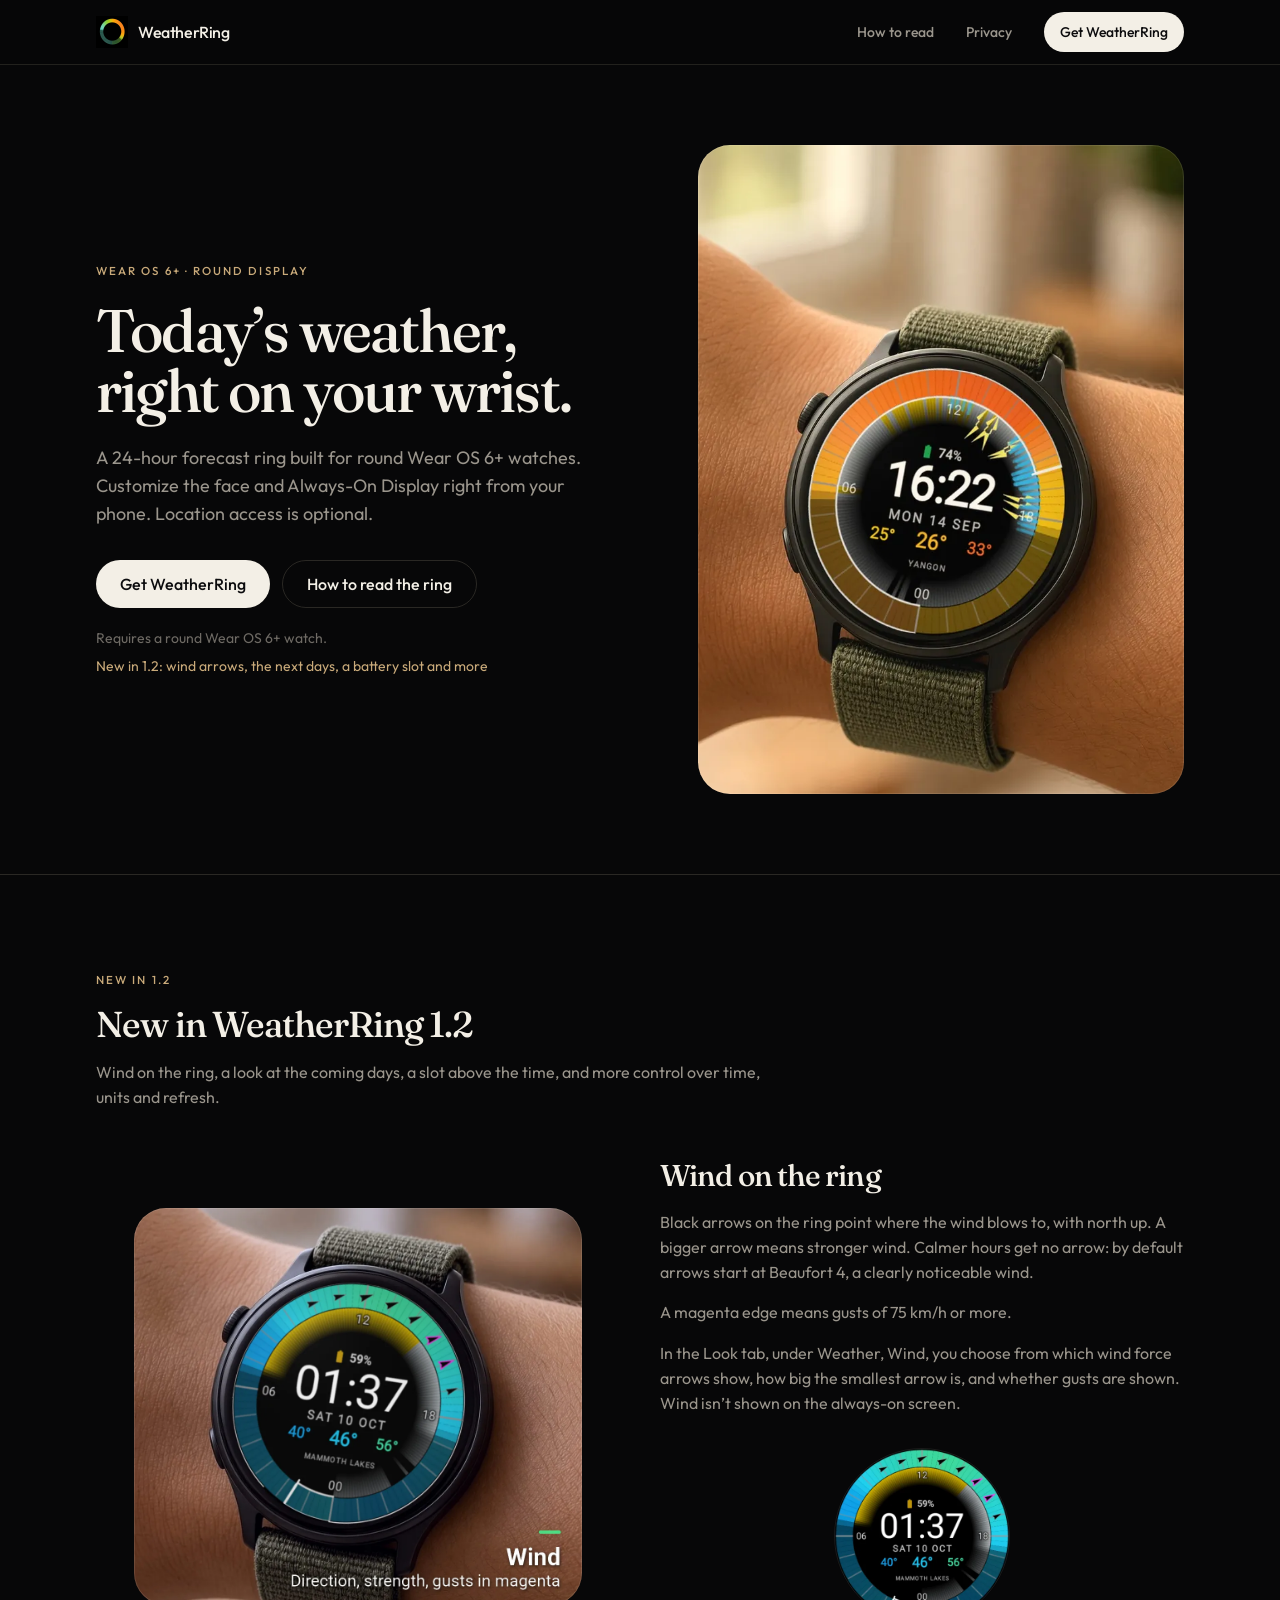
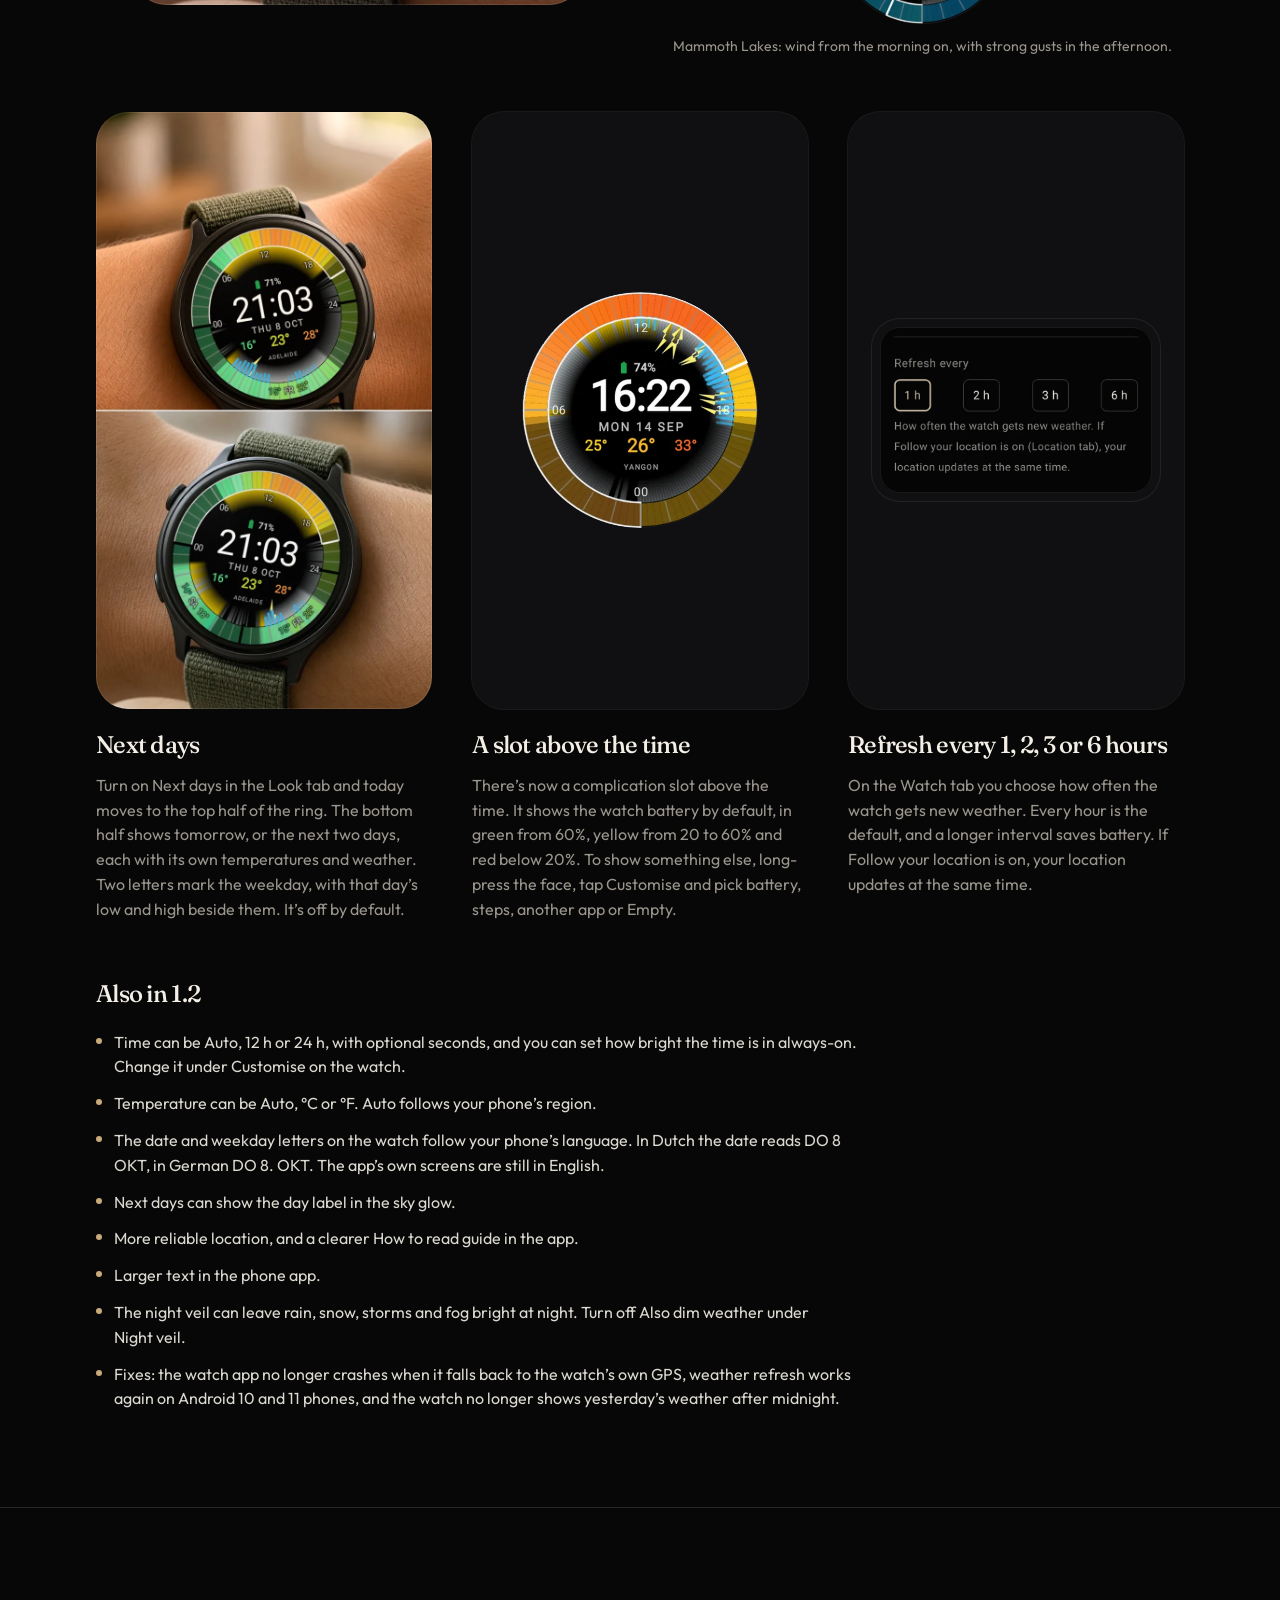
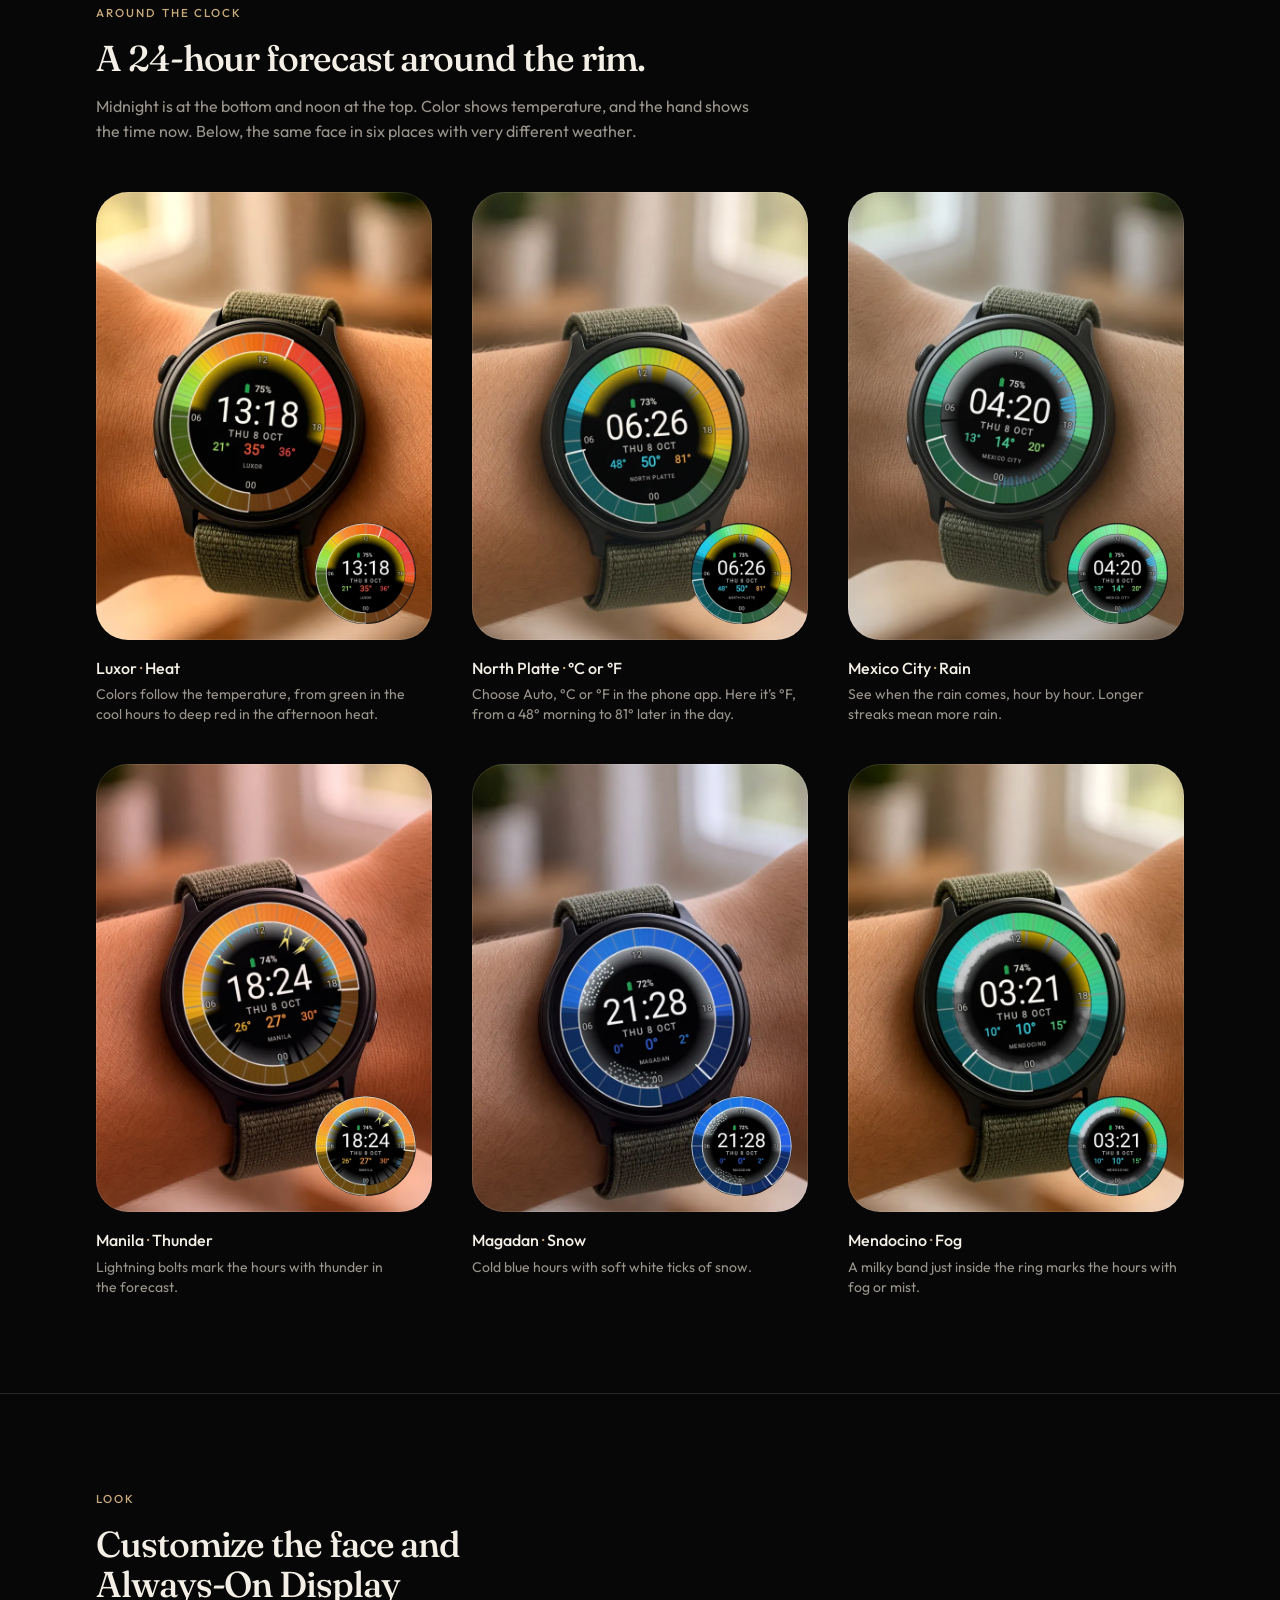
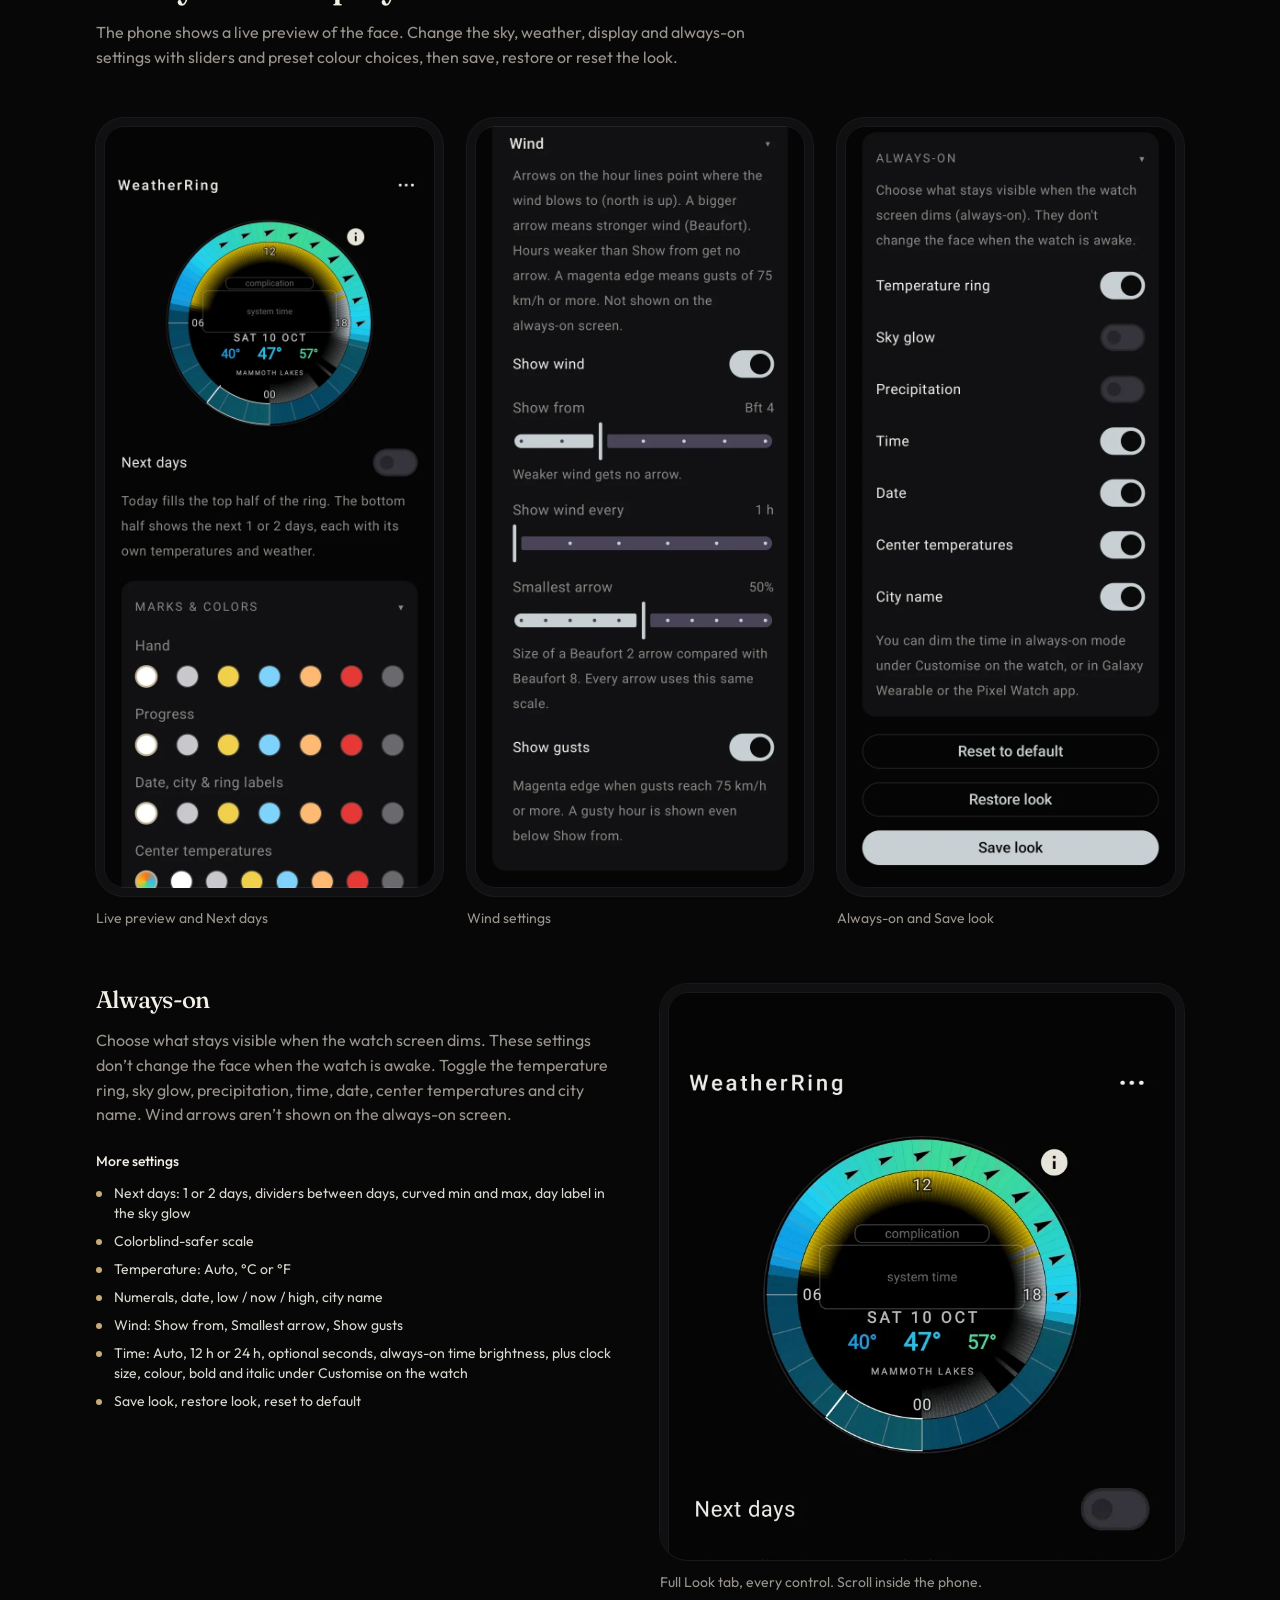
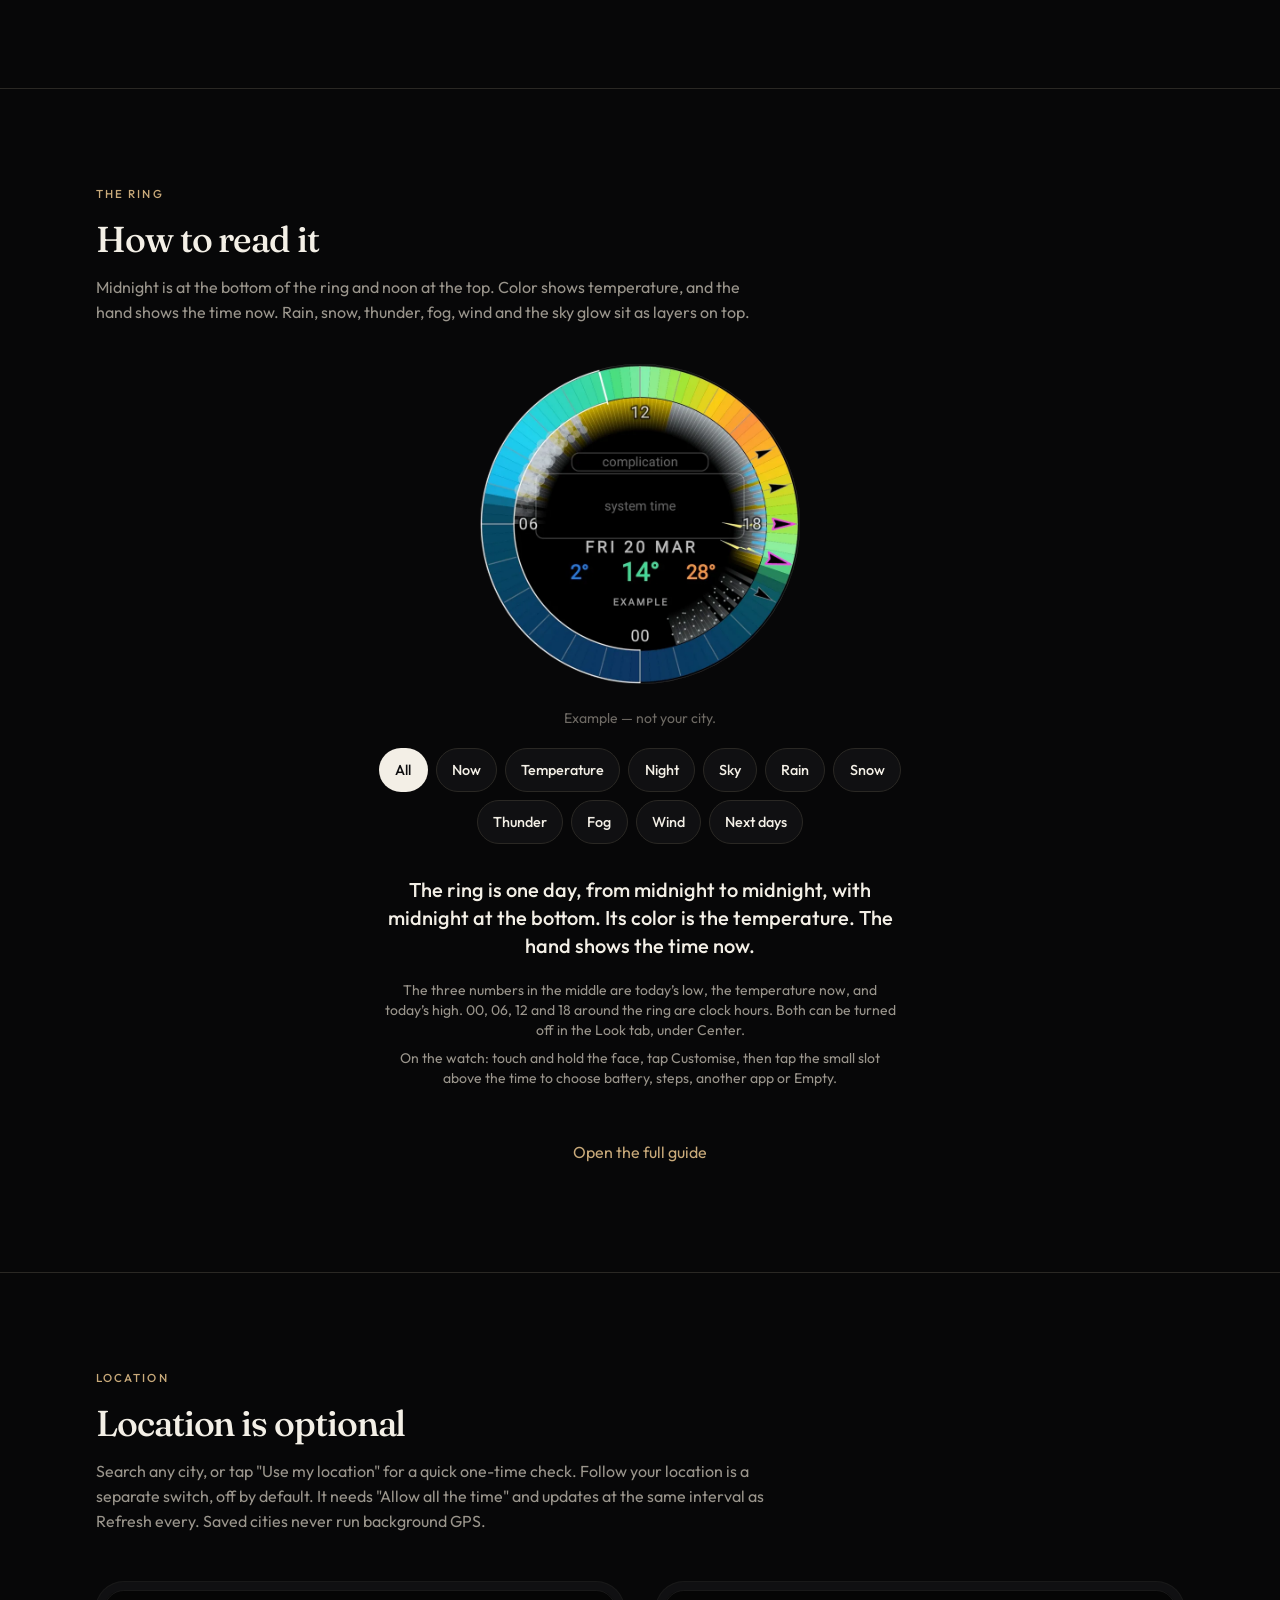
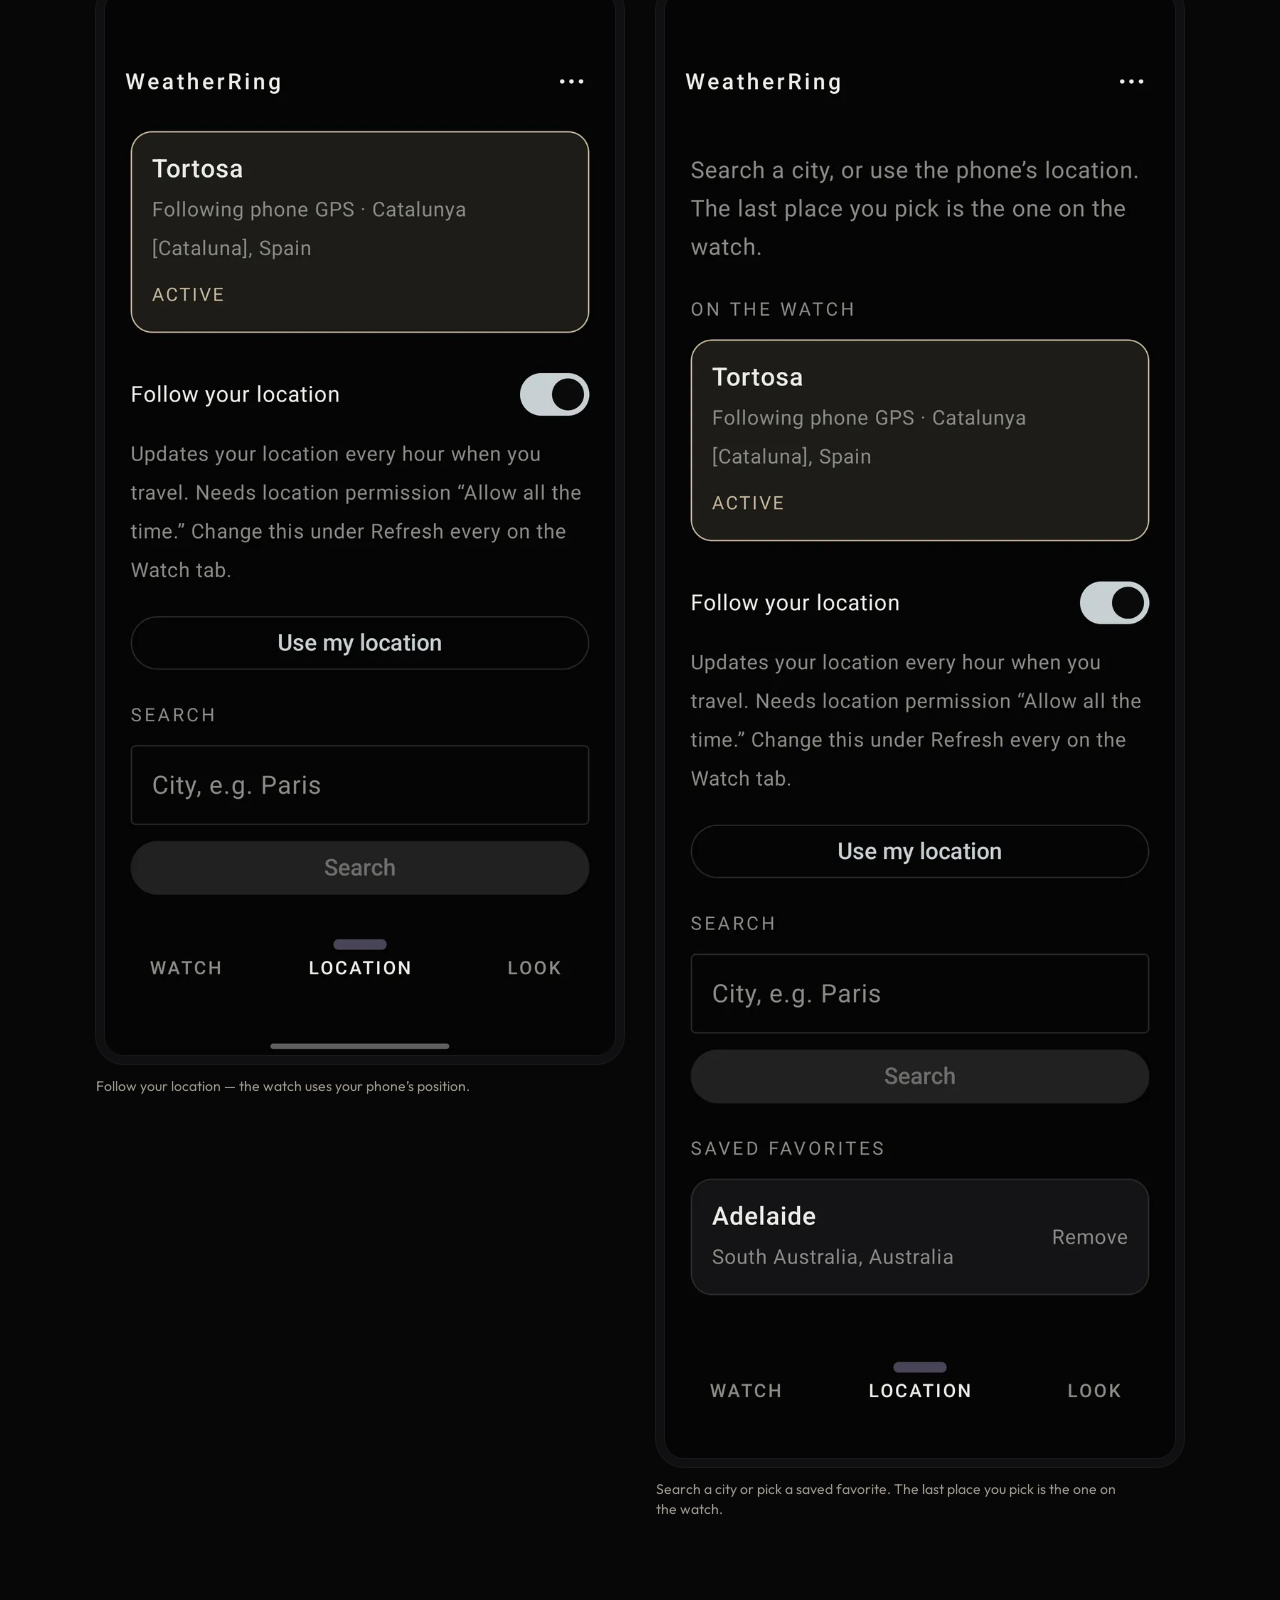
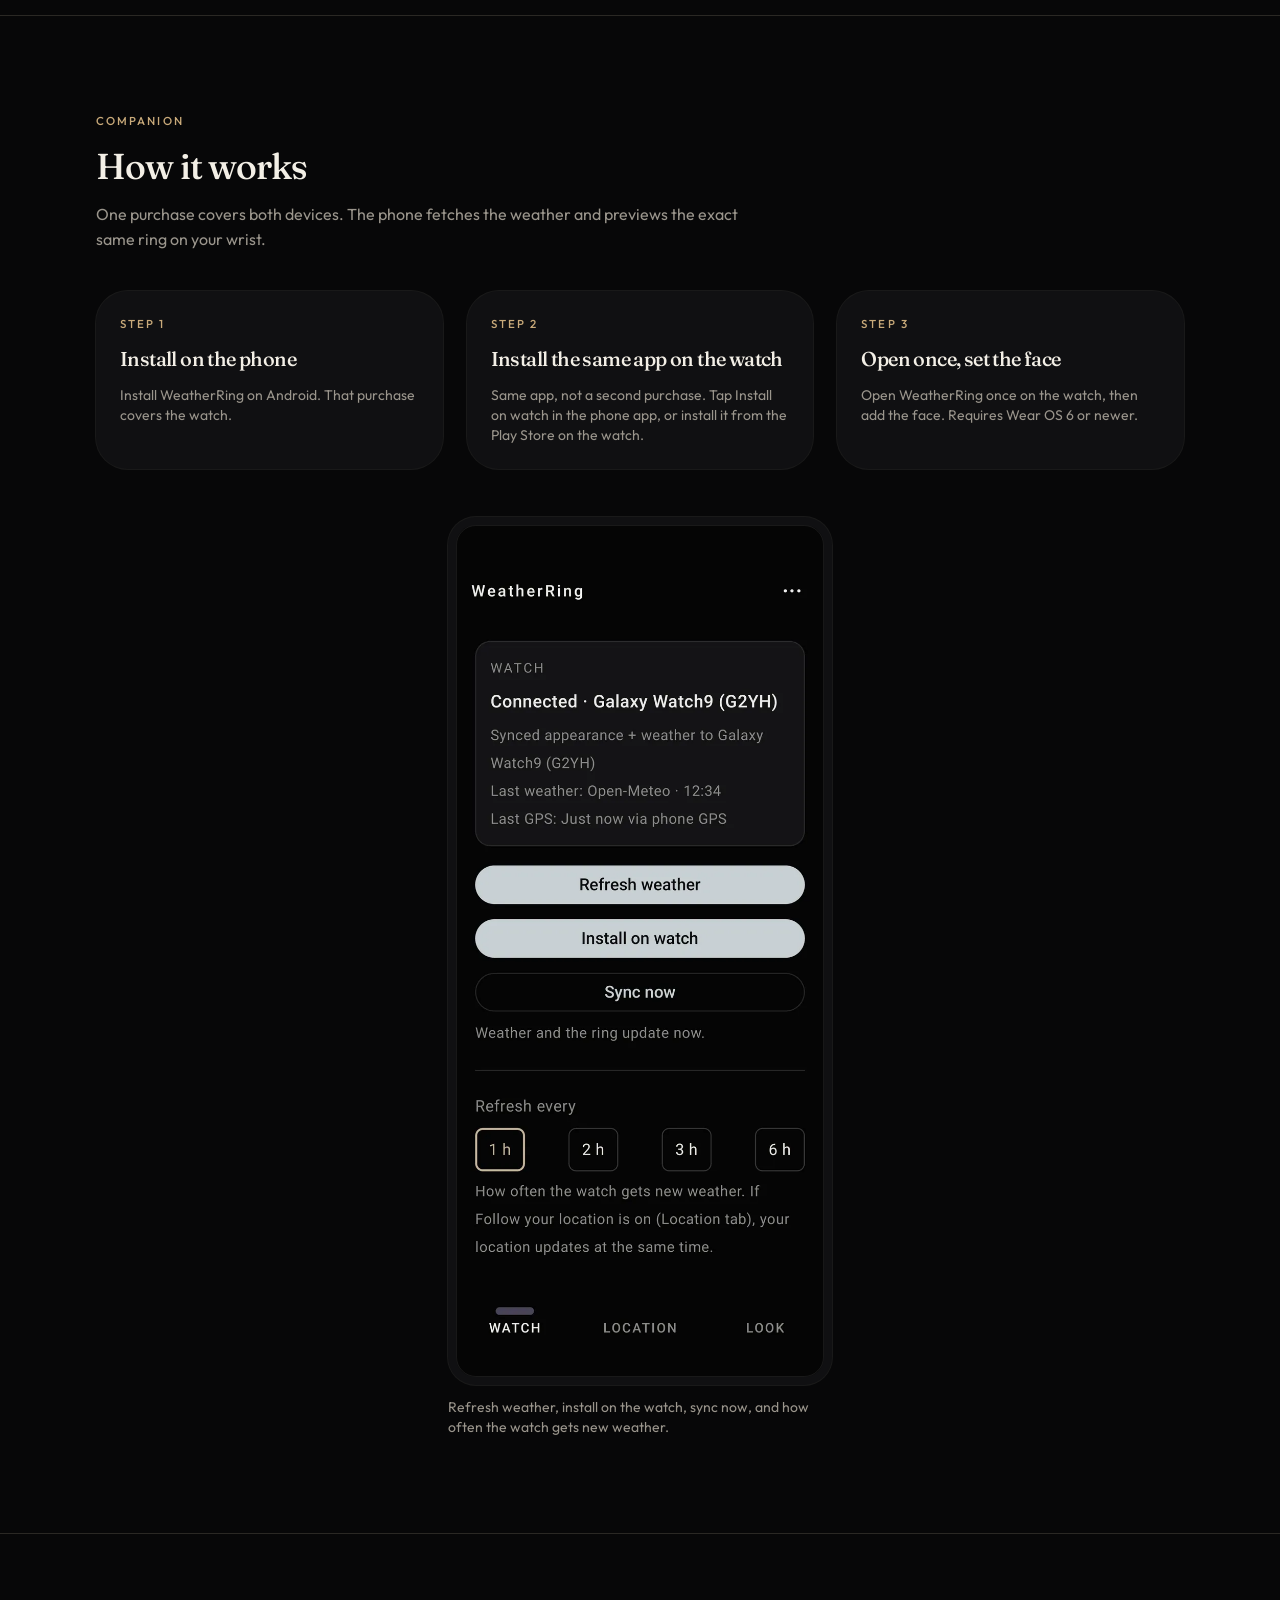
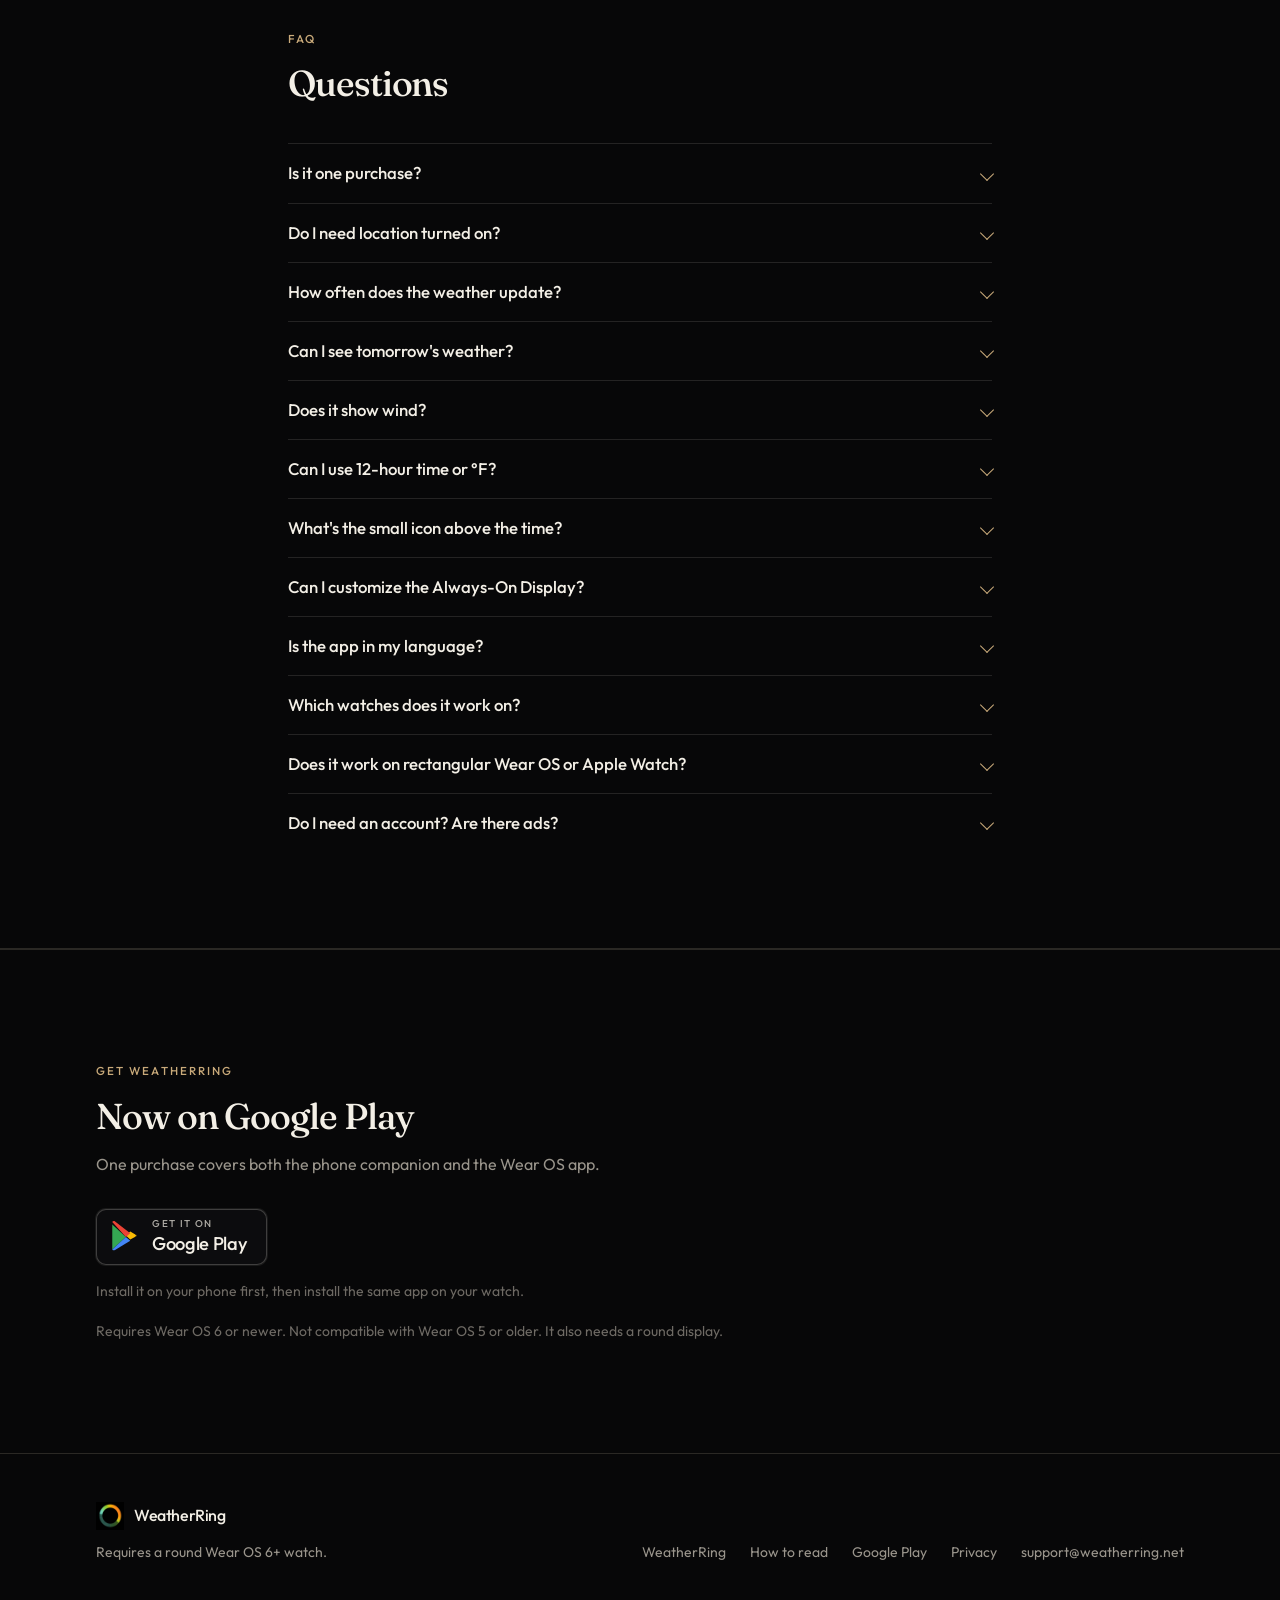
==== commit 9fe638ed: "Wind block: wind-only wristshot, stacked Mammoth Lakes figure on mobile - Crop the Wind half of snow" ====
--- a/index.html
+++ b/index.html
@@ -21,12 +21,12 @@
   <link rel="preconnect" href="https://fonts.googleapis.com">
   <link rel="preconnect" href="https://fonts.gstatic.com" crossorigin>
   <link rel="stylesheet" href="https://fonts.googleapis.com/css2?family=Fraunces:opsz,wght@9..144,400;9..144,500;9..144,600&family=Outfit:wght@300;400;500;600&display=swap">
-  <link rel="stylesheet" href="css/site.css">
+  <link rel="stylesheet" href="css/site.css?v=12">
   <link rel="icon" type="image/svg+xml" href="favicon.svg">
   <link rel="icon" type="image/png" sizes="32x32" href="favicon-32.png">
   <link rel="apple-touch-icon" href="apple-touch-icon.png">
 <script type="application/ld+json">{"@context": "https://schema.org", "@type": "WebSite", "name": "WeatherRing", "url": "https://weatherring.net"}</script>
-<script type="application/ld+json">{"@context": "https://schema.org", "@type": "SoftwareApplication", "name": "WeatherRing", "applicationCategory": "LifestyleApplication", "operatingSystem": "Android, Wear OS 6 or newer", "softwareVersion": "1.2", "softwareRequirements": "Requires Wear OS 6 or newer. Not compatible with Wear OS 5 or older. The watch needs a round display. Android phone for the companion app.", "description": "A 24-hour forecast ring for round Wear OS 6+ watches. Customize the face and Always-On Display from your phone. Version 1.2 adds wind arrows on the ring, an optional look at the next days, a complication slot above the time with the watch battery by default, and refresh every 1, 2, 3 or 6 hours. Location access is optional.", "featureList": ["24-hour forecast ring, midnight to midnight", "Wind arrows on the ring: direction and strength, magenta edge for gusts from 75 km/h", "Optional Next days: tomorrow or the next 2 days in the bottom half of the ring, with low and high", "Complication slot above the time, watch battery by default", "Time Auto, 12 h or 24 h, optional seconds, always-on time brightness", "Temperature Auto, °C or °F", "Refresh every 1, 2, 3 or 6 hours", "Date and weekday letters follow the phone's language", "Rain, snow, thunder and fog on the ring", "Night veil and sky glow", "Customize the face and always-on from the phone"], "url": "https://weatherring.net", "image": "https://weatherring.net/og.jpg", "screenshot": ["https://weatherring.net/images/ws-yangon-1080.jpg", "https://weatherring.net/images/ws-snow-wind-720.jpg", "https://weatherring.net/images/ws-nextdays-720.jpg", "https://weatherring.net/images/face-mammothlakes-438.png", "https://weatherring.net/images/face-yangon-438.png", "https://weatherring.net/images/phone-look-12.jpg"], "downloadUrl": "https://play.google.com/store/apps/details?id=com.climatedayring.phone", "installUrl": "https://play.google.com/store/apps/details?id=com.climatedayring.phone", "offers": {"@type": "Offer", "availability": "https://schema.org/InStock", "url": "https://play.google.com/store/apps/details?id=com.climatedayring.phone", "price": "1.99", "priceCurrency": "EUR"}, "author": {"@type": "Organization", "name": "WeatherRing", "email": "support@weatherring.net", "url": "https://weatherring.net"}}</script>
+<script type="application/ld+json">{"@context": "https://schema.org", "@type": "SoftwareApplication", "name": "WeatherRing", "applicationCategory": "LifestyleApplication", "operatingSystem": "Android, Wear OS 6 or newer", "softwareVersion": "1.2", "softwareRequirements": "Requires Wear OS 6 or newer. Not compatible with Wear OS 5 or older. The watch needs a round display. Android phone for the companion app.", "description": "A 24-hour forecast ring for round Wear OS 6+ watches. Customize the face and Always-On Display from your phone. Version 1.2 adds wind arrows on the ring, an optional look at the next days, a complication slot above the time with the watch battery by default, and refresh every 1, 2, 3 or 6 hours. Location access is optional.", "featureList": ["24-hour forecast ring, midnight to midnight", "Wind arrows on the ring: direction and strength, magenta edge for gusts from 75 km/h", "Optional Next days: tomorrow or the next 2 days in the bottom half of the ring, with low and high", "Complication slot above the time, watch battery by default", "Time Auto, 12 h or 24 h, optional seconds, always-on time brightness", "Temperature Auto, °C or °F", "Refresh every 1, 2, 3 or 6 hours", "Date and weekday letters follow the phone's language", "Rain, snow, thunder and fog on the ring", "Night veil and sky glow", "Customize the face and always-on from the phone"], "url": "https://weatherring.net", "image": "https://weatherring.net/og.jpg", "screenshot": ["https://weatherring.net/images/ws-yangon-1080.jpg", "https://weatherring.net/images/ws-wind-1080.jpg", "https://weatherring.net/images/ws-nextdays-720.jpg", "https://weatherring.net/images/face-mammothlakes-438.png", "https://weatherring.net/images/face-yangon-438.png", "https://weatherring.net/images/phone-look-12.jpg"], "downloadUrl": "https://play.google.com/store/apps/details?id=com.climatedayring.phone", "installUrl": "https://play.google.com/store/apps/details?id=com.climatedayring.phone", "offers": {"@type": "Offer", "availability": "https://schema.org/InStock", "url": "https://play.google.com/store/apps/details?id=com.climatedayring.phone", "price": "1.99", "priceCurrency": "EUR"}, "author": {"@type": "Organization", "name": "WeatherRing", "email": "support@weatherring.net", "url": "https://weatherring.net"}}</script>
 <script type="application/ld+json">{"@context": "https://schema.org", "@type": "FAQPage", "mainEntity": [{"@type": "Question", "name": "Is it one purchase?", "acceptedAnswer": {"@type": "Answer", "text": "Yes. One purchase covers the phone companion and the Wear OS watch app. You still install twice: first on the phone, then the same app on the watch."}}, {"@type": "Question", "name": "Do I need location turned on?", "acceptedAnswer": {"@type": "Answer", "text": "No. You can search for any city manually. Tapping \"Use my location\" only checks your position once and won't turn on background tracking. Follow your location is a separate switch and is off by default."}}, {"@type": "Question", "name": "How often does the weather update?", "acceptedAnswer": {"@type": "Answer", "text": "Every hour by default. Under Refresh every on the Watch tab you can pick 1, 2, 3 or 6 hours. A longer interval saves battery. If the phone is out of reach, the watch fetches the weather itself."}}, {"@type": "Question", "name": "Can I see tomorrow's weather?", "acceptedAnswer": {"@type": "Answer", "text": "Yes. Turn on Next days in the Look tab. Today moves to the top half of the ring and the bottom half shows tomorrow, or the next two days. It's off by default."}}, {"@type": "Question", "name": "Does it show wind?", "acceptedAnswer": {"@type": "Answer", "text": "Yes. Black arrows on the ring point where the wind blows to (north is up). A bigger arrow means stronger wind. By default arrows start at Beaufort 4, a clearly noticeable wind. A magenta edge means gusts of 75 km/h or more. To change this: Look tab, under Weather, Wind."}}, {"@type": "Question", "name": "Can I use 12-hour time or °F?", "acceptedAnswer": {"@type": "Answer", "text": "Yes. Time can be Auto, 12 h or 24 h, with optional seconds. Change it under Customise on the watch. Temperature can be Auto, °C or °F in the Look tab. Auto follows your phone's region."}}, {"@type": "Question", "name": "What's the small icon above the time?", "acceptedAnswer": {"@type": "Answer", "text": "That's the complication slot. It shows the watch battery by default: green from 60%, yellow from 20 to 60%, red below 20%. To show something else, long-press the watch face, tap Customise, then tap the slot and pick battery, steps, another app or Empty."}}, {"@type": "Question", "name": "Can I customize the Always-On Display?", "acceptedAnswer": {"@type": "Answer", "text": "Yes. In the Look tab, open the Always-on section and choose what stays visible when the watch screen dims: temperature ring, sky glow, precipitation, time, date, center temperatures and city name. These settings don't change the face when the watch is awake. Wind arrows aren't shown on the always-on screen. You can dim the time in always-on under Customise on the watch."}}, {"@type": "Question", "name": "Is the app in my language?", "acceptedAnswer": {"@type": "Answer", "text": "The date and the weekday letters on the watch follow your phone's language. The app's own screens are in English."}}, {"@type": "Question", "name": "Which watches does it work on?", "acceptedAnswer": {"@type": "Answer", "text": "Requires Wear OS 6 or newer. Not compatible with Wear OS 5 or older. It also needs a round display."}}, {"@type": "Question", "name": "Does it work on rectangular Wear OS or Apple Watch?", "acceptedAnswer": {"@type": "Answer", "text": "No. WeatherRing is for round Wear OS 6+ watches only. Not rectangular Wear OS. Not Apple Watch."}}, {"@type": "Question", "name": "Do I need an account? Are there ads?", "acceptedAnswer": {"@type": "Answer", "text": "No account. No ads. We do not sell data. Settings and the day’s forecast stay on the phone and watch."}}]}</script>
 <script type="application/ld+json">{"@context": "https://schema.org", "@type": "HowTo", "name": "How to install WeatherRing", "step": [{"@type": "HowToStep", "position": 1, "name": "Install on the phone", "text": "Install WeatherRing on Android. That purchase covers the watch."}, {"@type": "HowToStep", "position": 2, "name": "Install the same app on the watch", "text": "Same app, not a second purchase. Tap Install on watch in the phone app, or install it from the Play Store on the watch."}, {"@type": "HowToStep", "position": 3, "name": "Open once, set the face", "text": "Open WeatherRing once on the watch, then add the face. Requires Wear OS 6 or newer."}]}</script>
 </head>
@@ -83,18 +83,18 @@
         <h2 class="mt-4 max-w-2xl font-display text-3xl text-fg sm:text-4xl">New in WeatherRing 1.2</h2>
         <p class="mt-4 max-w-2xl text-muted">Wind on the ring, a look at the coming days, a slot above the time, and more control over time, units and refresh.</p>
         <div id="wind" class="mt-12 grid scroll-mt-24 items-center gap-10 md:grid-cols-2">
-          <div class="mx-auto w-full max-w-sm">
-            <picture><source type="image/webp" srcset="images/ws-snow-wind-720.webp"><img src="images/ws-snow-wind-720.jpg" alt="Two WeatherRing wristshots: snow in Magadan on top, and wind arrows with magenta gust edges in Mammoth Lakes below" width="720" height="1280" class="w-full rounded-2xl outline outline-1 -outline-offset-1 outline-white/10" loading="lazy" decoding="async"></picture>
+          <div class="mx-auto w-full max-w-md">
+            <picture><source type="image/webp" srcset="images/ws-wind-1080.webp"><img src="images/ws-wind-1080.jpg" alt="WeatherRing on a wrist in Mammoth Lakes: black wind arrows on the upper half of the ring, two with a magenta gust edge in the afternoon. Caption: Wind, direction, strength, gusts in magenta" width="1080" height="958" class="block w-full rounded-2xl outline outline-1 -outline-offset-1 outline-white/10" loading="lazy" decoding="async"></picture>
           </div>
           <div>
             <h3 class="font-display text-3xl text-fg">Wind on the ring</h3>
             <p class="mt-4 text-muted">Black arrows on the ring point where the wind blows to, with north up. A bigger arrow means stronger wind. Calmer hours get no arrow: by default arrows start at Beaufort 4, a clearly noticeable wind.</p>
             <p class="mt-4 text-muted">A magenta edge means gusts of 75 km/h or more.</p>
             <p class="mt-4 text-muted">In the Look tab, under Weather, Wind, you choose from which wind force arrows show, how big the smallest arrow is, and whether gusts are shown. Wind isn’t shown on the always-on screen.</p>
-            <div class="mt-8 flex items-center gap-6">
-              <picture class="wind-face shrink-0"><source type="image/webp" srcset="images/face-mammothlakes-438.webp"><img src="images/face-mammothlakes-438.png" alt="WeatherRing in Mammoth Lakes: black wind arrows on the upper half of the ring, two with a magenta gust edge in the afternoon, and a yellow battery icon at 59%" width="438" height="438" class="face-disc w-full" loading="lazy" decoding="async"></picture>
-              <p class="text-sm text-muted">Mammoth Lakes: wind from the morning on, with strong gusts in the afternoon.</p>
-            </div>
+            <figure class="mt-8">
+              <picture class="wind-face mx-auto block"><source type="image/webp" srcset="images/face-mammothlakes-438.webp"><img src="images/face-mammothlakes-438.png" alt="WeatherRing in Mammoth Lakes: black wind arrows on the upper half of the ring, two with a magenta gust edge in the afternoon, and a yellow battery icon at 59%" width="438" height="438" class="face-disc block w-full" loading="lazy" decoding="async"></picture>
+              <figcaption class="mt-3 text-center text-sm text-muted">Mammoth Lakes: wind from the morning on, with strong gusts in the afternoon.</figcaption>
+            </figure>
           </div>
         </div>
         <div class="mt-14 grid gap-10 md:grid-cols-3">
@@ -338,6 +338,6 @@
       </nav>
     </div>
   </footer>
-  <script src="js/site.js" defer></script>
+  <script src="js/site.js?v=12" defer></script>
 </body>
 </html>
--- a/css/site.css
+++ b/css/site.css
@@ -4,4 +4,4 @@
 picture{display:block}
 .feature-box{display:flex;align-items:center;justify-content:center;padding:1.5rem;border-radius:var(--radius-2xl);background:var(--color-bg-elevated);box-shadow:var(--shadow-border)}.feature-box>picture{width:100%}.feature-face{width:82%}@media (width>=48rem){.feature-box{aspect-ratio:9/16}}
 .read-row{padding-block:1.25rem;border-bottom:1px solid var(--color-border)}.two-up{display:grid;grid-template-columns:repeat(2,minmax(0,1fr));gap:1.5rem}.face-example{max-width:14rem}.face-slot{max-width:20rem}.prose-stack>*+*{margin-top:1rem}@media (width>=64rem){.examples-4{grid-template-columns:repeat(4,minmax(0,1fr))}}
-.wind-face{width:8rem}@media (width>=64rem){.examples-5{grid-template-columns:repeat(5,minmax(0,1fr))}}
+picture{max-width:100%}.wind-face{width:100%;max-width:11rem}@media (width>=64rem){.examples-5{grid-template-columns:repeat(5,minmax(0,1fr))}}
